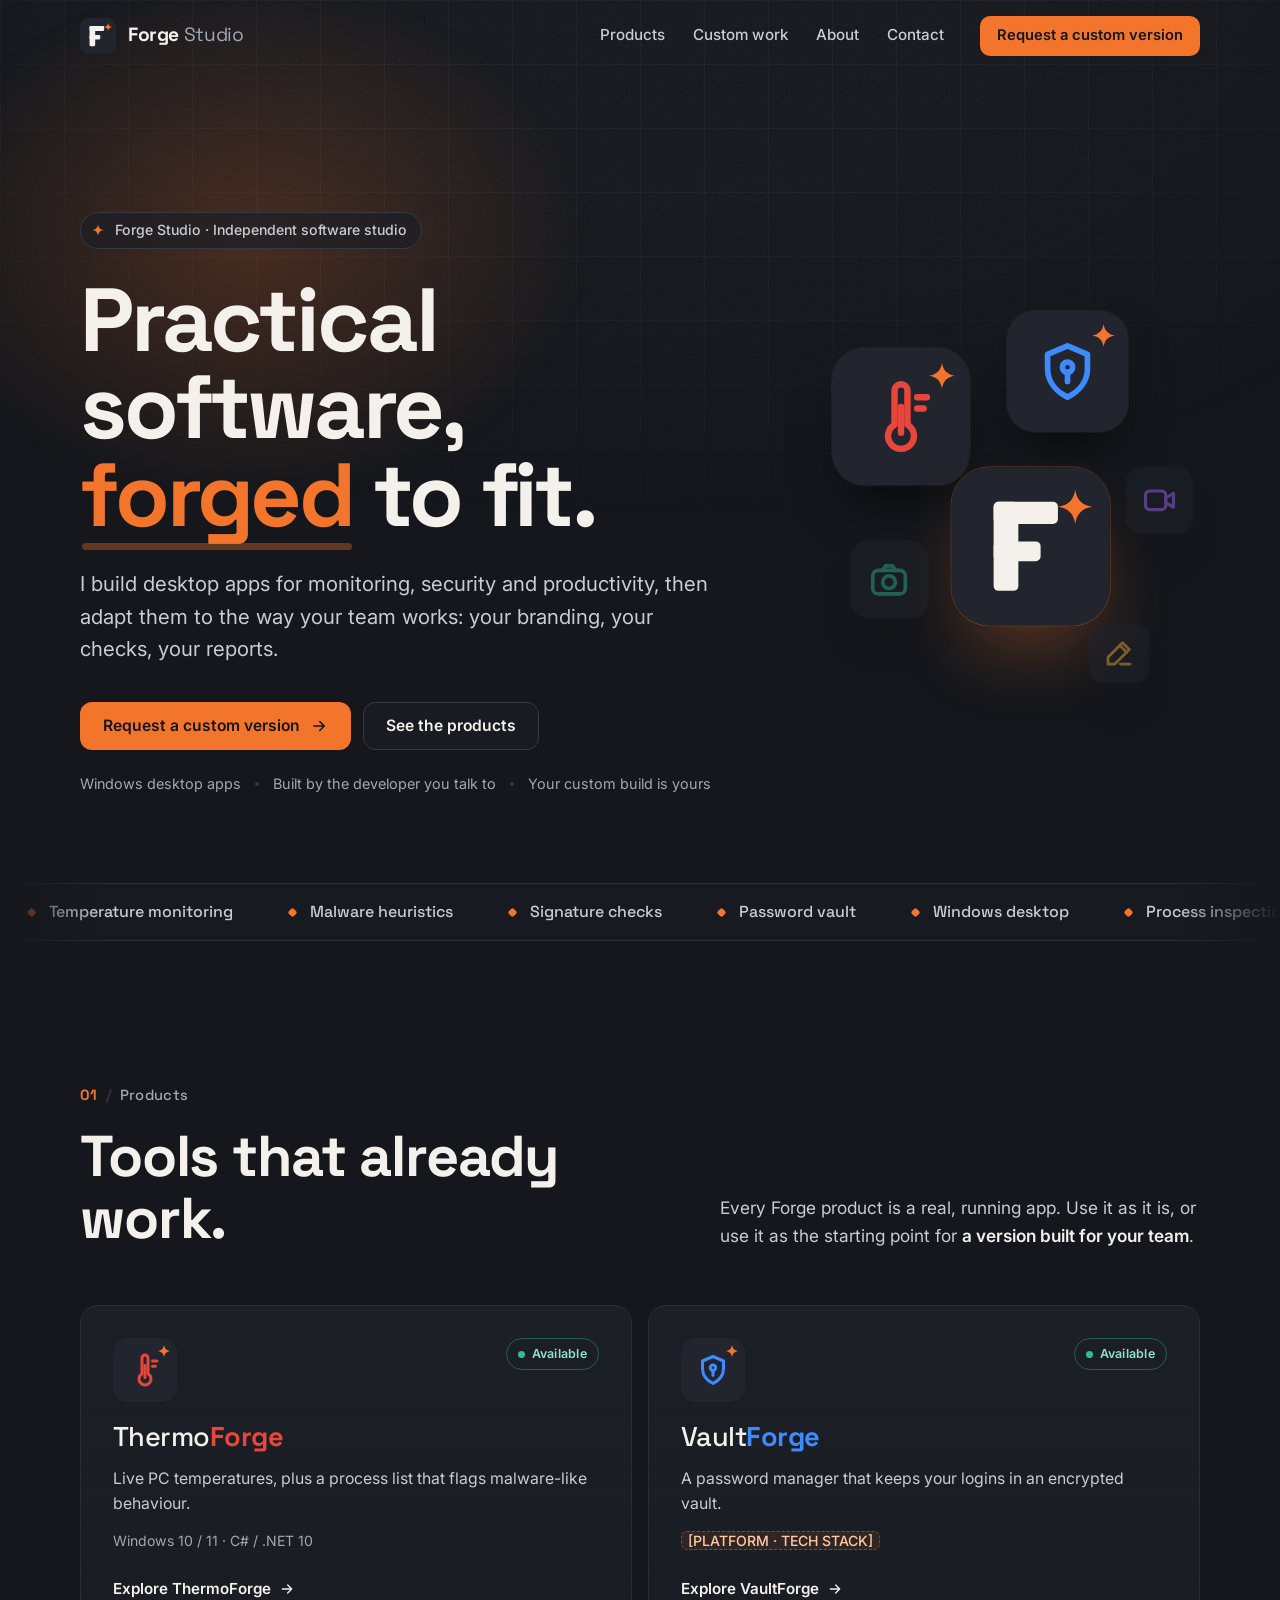
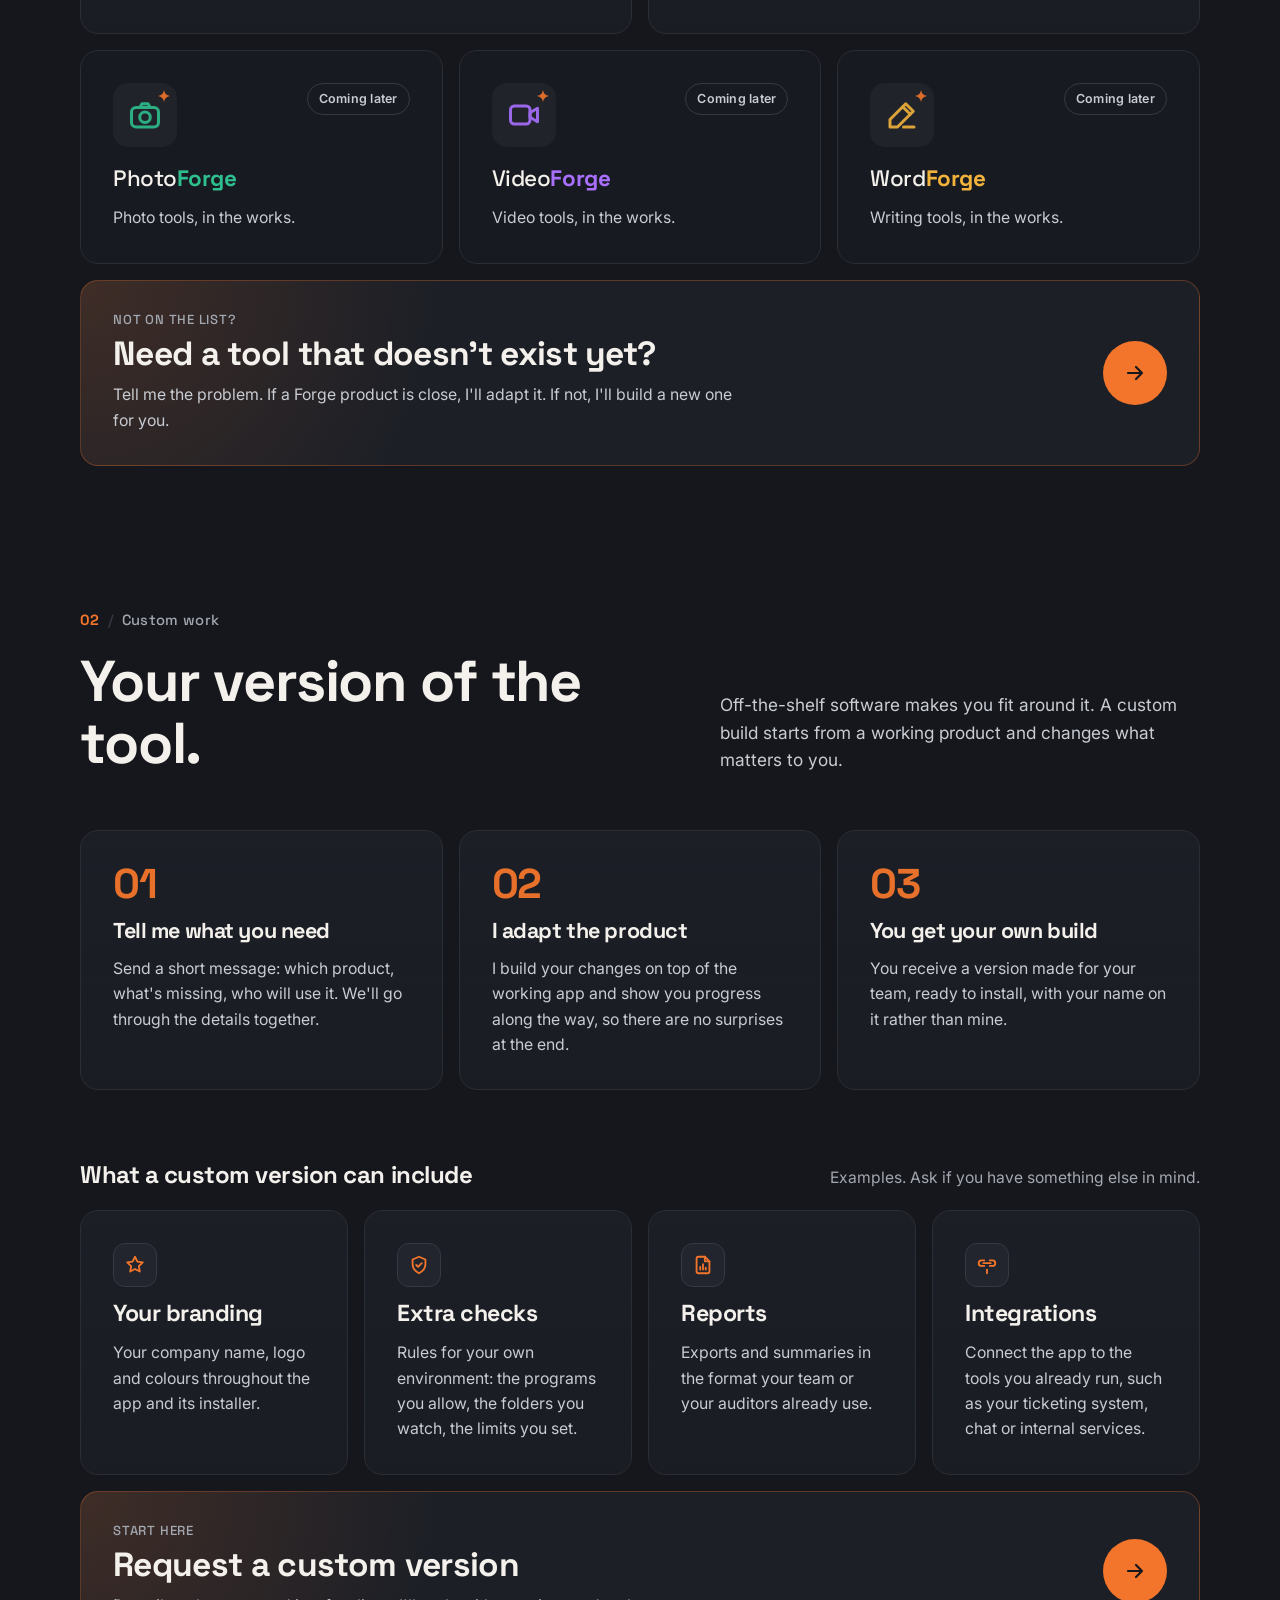
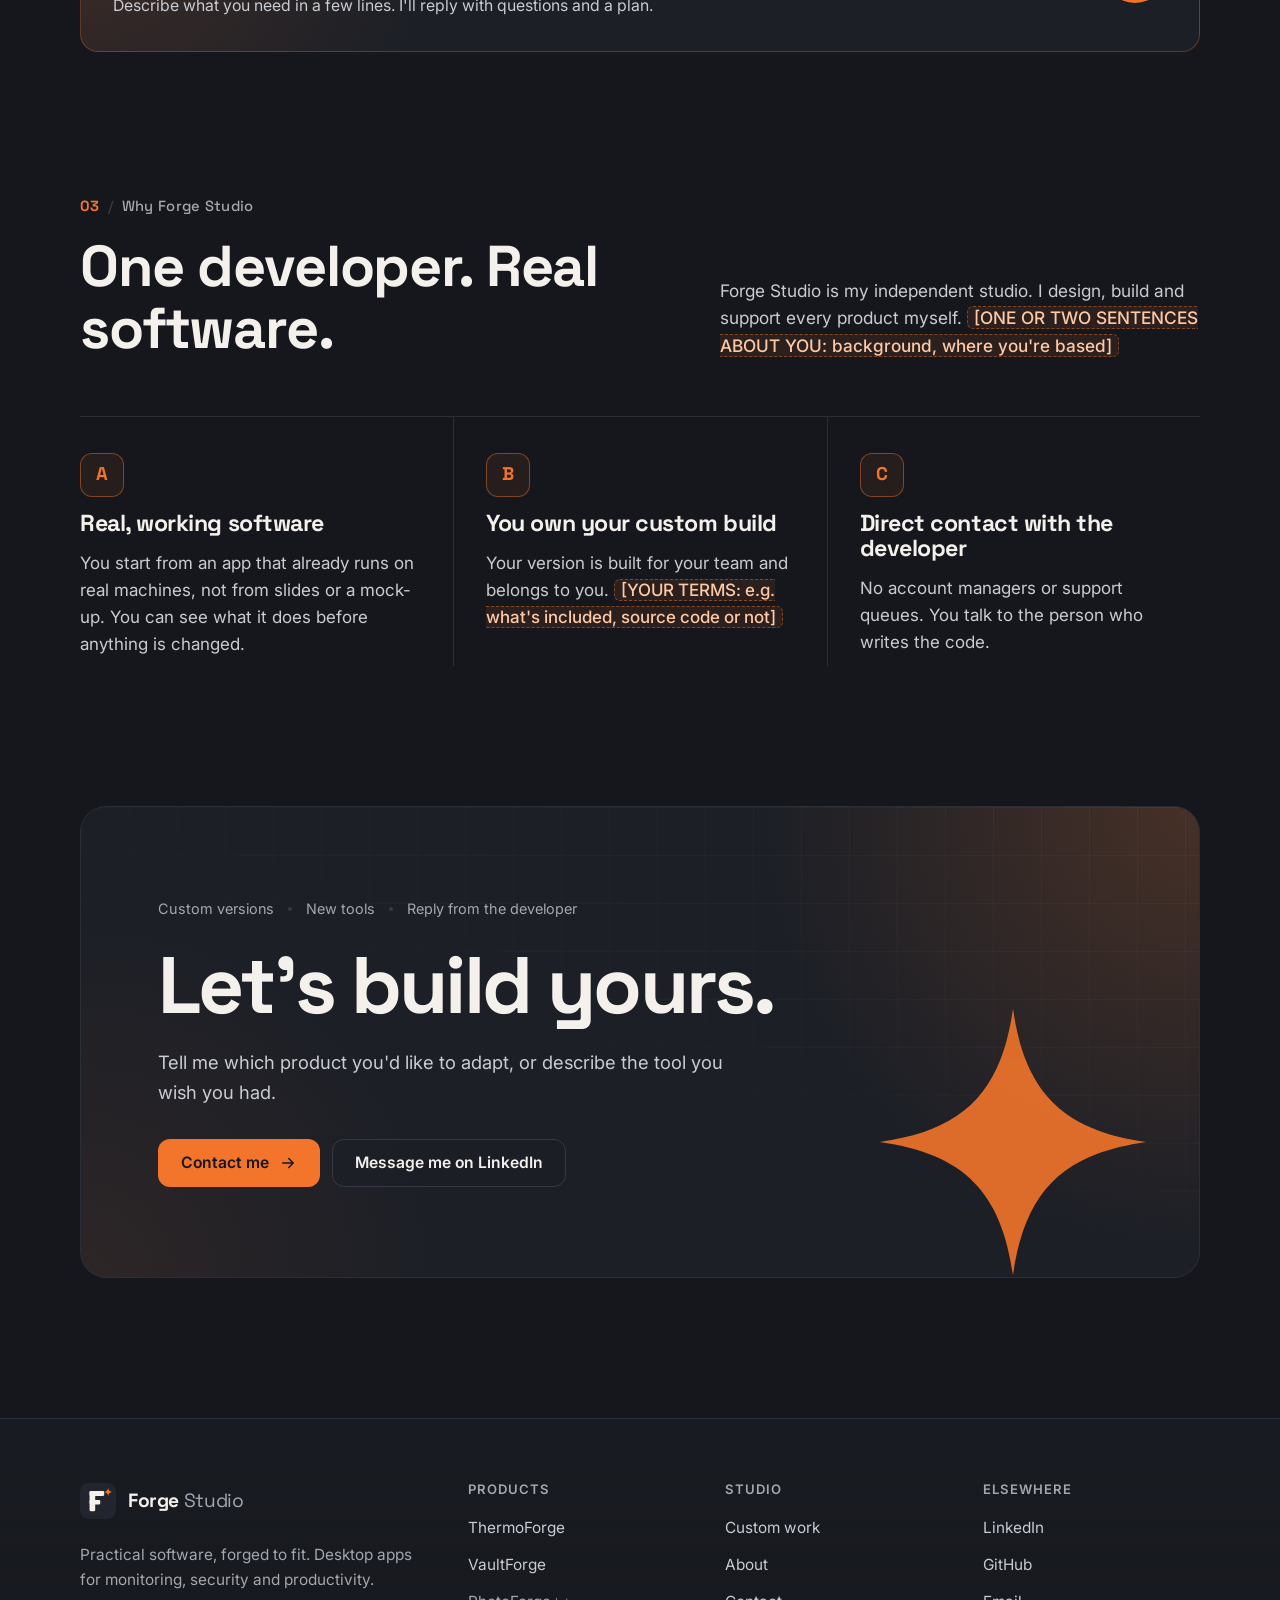
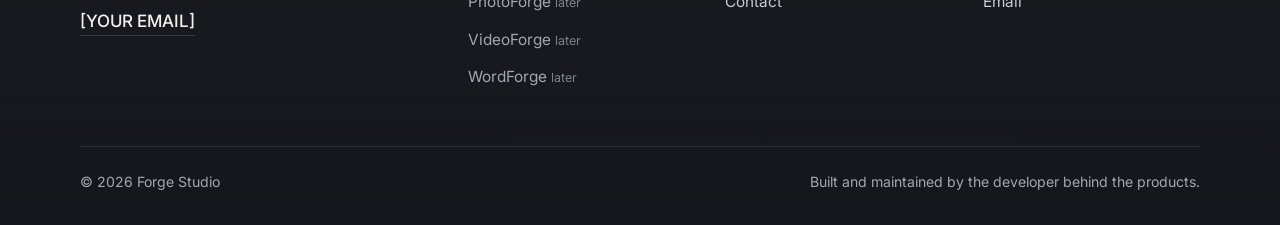
==== index.html @ 31b39763 "Forge Studio website: home, ThermoForge, VaultForge, contact Plain HTML/CSS/JS static site with bran" ====
<!doctype html>
<html lang="en">
<head>
  <meta charset="utf-8">
  <meta name="viewport" content="width=device-width, initial-scale=1">
  <title>Forge Studio · Practical software, forged to fit</title>
  <meta name="description" content="Forge Studio builds Windows desktop apps for monitoring, security and productivity, and customizes them for your team. Request a custom version.">
  <meta name="theme-color" content="#15171C">
  <link rel="canonical" href="https://gaaloulv36.github.io/forge-studio-website/">

  <!-- Social preview (LinkedIn, X, Slack…) -->
  <meta property="og:type" content="website">
  <meta property="og:site_name" content="Forge Studio">
  <meta property="og:title" content="Forge Studio · Practical software, forged to fit">
  <meta property="og:description" content="Desktop apps for monitoring, security and productivity, customized for your team.">
  <meta property="og:url" content="https://gaaloulv36.github.io/forge-studio-website/">
  <meta property="og:image" content="https://gaaloulv36.github.io/forge-studio-website/assets/img/og-default.png">
  <meta property="og:image:width" content="1200">
  <meta property="og:image:height" content="630">
  <meta property="og:image:alt" content="Forge Studio logo with the line: Practical software, forged to fit.">
  <meta name="twitter:card" content="summary_large_image">

  <link rel="icon" href="assets/img/favicon.svg" type="image/svg+xml">
  <link rel="icon" href="assets/img/favicon-32.png" sizes="32x32" type="image/png">
  <link rel="apple-touch-icon" href="assets/img/apple-touch-icon.png">

  <link rel="preconnect" href="https://fonts.googleapis.com">
  <link rel="preconnect" href="https://fonts.gstatic.com" crossorigin>
  <link href="https://fonts.googleapis.com/css2?family=Inter:wght@400;500;600&family=Space+Grotesk:wght@400;500;700&display=swap" rel="stylesheet">
  <link rel="stylesheet" href="assets/css/styles.css">
  <script src="assets/js/main.js" defer></script>
</head>
<body>
  <a class="skip-link" href="#main">Skip to content</a>
  <div class="bg-texture" aria-hidden="true"></div>

  <!-- ============ Header ============ -->
  <header class="site-header">
    <nav class="nav container" aria-label="Main">
      <a class="brand" href="./" aria-label="Forge Studio home">
        <svg viewBox="0 0 64 64" aria-hidden="true"><rect width="64" height="64" rx="15" fill="#22252D"/><rect x="17" y="14" width="10" height="36" rx="2" fill="#F4F1EC"/><rect x="17" y="14" width="26" height="9" rx="2" fill="#F4F1EC"/><rect x="17" y="30" width="19" height="8" rx="2" fill="#F4F1EC"/><path d="M50 9C50.6 13.2 52.8 15.4 57 16 52.8 16.6 50.6 18.8 50 23 49.4 18.8 47.2 16.6 43 16 47.2 15.4 49.4 13.2 50 9Z" fill="#F2752B"/></svg>
        <span class="wordmark"><span class="w-forge">Forge</span><span class="w-studio"> Studio</span></span>
      </a>
      <ul class="nav-links">
        <li><a href="#products">Products</a></li>
        <li><a href="#custom">Custom work</a></li>
        <li><a href="#about">About</a></li>
        <li><a href="contact/">Contact</a></li>
      </ul>
      <a class="btn btn-primary btn-sm nav-cta" href="contact/">Request a custom version</a>
      <button class="nav-toggle" type="button" aria-expanded="false" aria-controls="mobile-menu" aria-label="Open menu"><span></span></button>
    </nav>
  </header>
  <div class="mobile-menu" id="mobile-menu">
    <a href="#products">Products</a>
    <a href="#custom">Custom work</a>
    <a href="#about">About</a>
    <a href="contact/">Contact</a>
    <a class="btn btn-primary" href="contact/">Request a custom version</a>
  </div>

  <main id="main">
    <!-- ============ Hero ============ -->
    <section class="hero" aria-labelledby="hero-title">
      <div class="container hero-container">
        <!-- Decorative product tiles (desktop only) -->
        <div class="hero-art" aria-hidden="true">
          <svg class="t t1" viewBox="0 0 64 64"><rect width="64" height="64" rx="15" fill="#22252D"/><g transform="translate(14 14) scale(1.5)" fill="none" stroke="#E8463A" stroke-width="2" stroke-linecap="round" stroke-linejoin="round"><path d="M10 4a2 2 0 0 1 4 0v10.5a4 4 0 1 1-4 0Z"/><path d="M12 9v8"/><path d="M17 6h3M17 9.5h2"/></g><path d="M51 7C51.5 10.5 53.5 12.5 57 13 53.5 13.5 51.5 15.5 51 19 50.5 15.5 48.5 13.5 45 13 48.5 12.5 50.5 10.5 51 7Z" fill="#F2752B"/></svg>
          <svg class="t t2" viewBox="0 0 64 64"><rect width="64" height="64" rx="15" fill="#22252D"/><g transform="translate(14 14) scale(1.5)" fill="none" stroke="#3D8BFF" stroke-width="2" stroke-linecap="round" stroke-linejoin="round"><path d="M12 3l7 3v5c0 4.5-3 8-7 10-4-2-7-5.5-7-10V6z"/><circle cx="12" cy="10.5" r="1.8"/><path d="M12 12.3V15.5"/></g><path d="M51 7C51.5 10.5 53.5 12.5 57 13 53.5 13.5 51.5 15.5 51 19 50.5 15.5 48.5 13.5 45 13 48.5 12.5 50.5 10.5 51 7Z" fill="#F2752B"/></svg>
          <svg class="t t3" viewBox="0 0 64 64"><rect width="64" height="64" rx="15" fill="#22252D"/><rect x="17" y="14" width="10" height="36" rx="2" fill="#F4F1EC"/><rect x="17" y="14" width="26" height="9" rx="2" fill="#F4F1EC"/><rect x="17" y="30" width="19" height="8" rx="2" fill="#F4F1EC"/><path d="M50 9C50.6 13.2 52.8 15.4 57 16 52.8 16.6 50.6 18.8 50 23 49.4 18.8 47.2 16.6 43 16 47.2 15.4 49.4 13.2 50 9Z" fill="#F2752B"/></svg>
          <svg class="t t4 dim" viewBox="0 0 64 64"><rect width="64" height="64" rx="15" fill="#22252D"/><g transform="translate(14 14) scale(1.5)" fill="none" stroke="#2FBF8F" stroke-width="2" stroke-linecap="round" stroke-linejoin="round"><rect x="3" y="7" width="18" height="13" rx="3"/><circle cx="12" cy="13.5" r="3.5"/><path d="M8.5 7l1.5-2.5h4L15.5 7"/></g></svg>
          <svg class="t t5 dim" viewBox="0 0 64 64"><rect width="64" height="64" rx="15" fill="#22252D"/><g transform="translate(14 14) scale(1.5)" fill="none" stroke="#A970FF" stroke-width="2" stroke-linecap="round" stroke-linejoin="round"><rect x="3" y="6" width="13" height="12" rx="2.5"/><path d="M16 10.5l5-3v9l-5-3z"/></g></svg>
          <svg class="t t6 dim" viewBox="0 0 64 64"><rect width="64" height="64" rx="15" fill="#22252D"/><g transform="translate(14 14) scale(1.5)" fill="none" stroke="#F2B33D" stroke-width="2" stroke-linecap="round" stroke-linejoin="round"><path d="M14.5 4.5l5 5L9 20H4v-5z"/><path d="M12.5 6.5l5 5"/><path d="M13 20h7"/></g></svg>
        </div>
        <p class="kicker reveal">
          <svg class="spark" viewBox="0 0 24 24" aria-hidden="true"><path fill="currentColor" d="M12 2C12.9 8.3 15.7 11.1 22 12 15.7 12.9 12.9 15.7 12 22 11.1 15.7 8.3 12.9 2 12 8.3 11.1 11.1 8.3 12 2Z"/></svg>
          Forge Studio · Independent software studio
        </p>
        <h1 id="hero-title" class="reveal" style="--d:.05s">Practical<br> software,<br> <em>forged</em> to fit.</h1>
        <p class="lead reveal" style="--d:.12s">I build desktop apps for monitoring, security and productivity, then adapt them to the way your team works: your branding, your checks, your reports.</p>
        <div class="hero-actions reveal" style="--d:.18s">
          <a class="btn btn-primary" href="contact/">
            Request a custom version
            <svg class="arrow" viewBox="0 0 24 24" fill="none" stroke="currentColor" stroke-width="2" stroke-linecap="round" stroke-linejoin="round" aria-hidden="true"><path d="M5 12h14M13 6l6 6-6 6"/></svg>
          </a>
          <a class="btn btn-outline" href="#products">See the products</a>
        </div>
        <ul class="trust reveal" style="--d:.24s">
          <li>Windows desktop apps</li>
          <li>Built by the developer you talk to</li>
          <li>Your custom build is yours</li>
        </ul>
      </div>
    </section>

    <!-- ============ Ticker ============ -->
    <div class="ticker" aria-label="What Forge Studio works on">
      <div class="ticker-track">
        <ul>
          <li>Temperature monitoring</li>
          <li>Malware heuristics</li>
          <li>Signature checks</li>
          <li>Password vault</li>
          <li>Windows desktop</li>
          <li>Process inspection</li>
          <li>C# / .NET</li>
          <li>Custom builds</li>
          <li>Company branding</li>
          <li>Reports</li>
          <li>Integrations</li>
        </ul>
        <ul aria-hidden="true">
          <li>Temperature monitoring</li>
          <li>Malware heuristics</li>
          <li>Signature checks</li>
          <li>Password vault</li>
          <li>Windows desktop</li>
          <li>Process inspection</li>
          <li>C# / .NET</li>
          <li>Custom builds</li>
          <li>Company branding</li>
          <li>Reports</li>
          <li>Integrations</li>
        </ul>
      </div>
    </div>

    <!-- ============ 01 / Products ============ -->
    <section class="section" id="products" aria-labelledby="products-title">
      <div class="container">
        <div class="section-head">
          <div>
            <p class="eyebrow reveal"><span class="num">01</span><span class="slash">/</span>Products</p>
            <h2 id="products-title" class="reveal">Tools that already work.</h2>
          </div>
          <p class="sub reveal">Every Forge product is a real, running app. Use it as it is, or use it as the starting point for <strong>a version built for your team</strong>.</p>
        </div>

        <div class="grid grid-6">
          <!-- ThermoForge -->
          <a class="card product-card span-3 reveal" href="thermoforge/" style="--accent: var(--thermo)">
            <div class="top">
              <svg class="tile" viewBox="0 0 64 64" aria-hidden="true"><rect width="64" height="64" rx="15" fill="#22252D"/><g transform="translate(14 14) scale(1.5)" fill="none" stroke="#E8463A" stroke-width="2" stroke-linecap="round" stroke-linejoin="round"><path d="M10 4a2 2 0 0 1 4 0v10.5a4 4 0 1 1-4 0Z"/><path d="M12 9v8"/><path d="M17 6h3M17 9.5h2"/></g><path d="M51 7C51.5 10.5 53.5 12.5 57 13 53.5 13.5 51.5 15.5 51 19 50.5 15.5 48.5 13.5 45 13 48.5 12.5 50.5 10.5 51 7Z" fill="#F2752B"/></svg>
              <span class="badge badge-live">Available</span>
            </div>
            <h3 class="wordmark"><span class="w-prod">Thermo</span><span class="w-forge">Forge</span></h3>
            <p>Live PC temperatures, plus a process list that flags malware-like behaviour.</p>
            <p class="meta">Windows 10 / 11 · C# / .NET 10</p>
            <span class="card-link">Explore ThermoForge <svg viewBox="0 0 24 24" fill="none" stroke="currentColor" stroke-width="2" stroke-linecap="round" stroke-linejoin="round" aria-hidden="true"><path d="M5 12h14M13 6l6 6-6 6"/></svg></span>
          </a>

          <!-- VaultForge -->
          <a class="card product-card span-3 reveal" href="vaultforge/" style="--accent: var(--vault); --d:.06s">
            <div class="top">
              <svg class="tile" viewBox="0 0 64 64" aria-hidden="true"><rect width="64" height="64" rx="15" fill="#22252D"/><g transform="translate(14 14) scale(1.5)" fill="none" stroke="#3D8BFF" stroke-width="2" stroke-linecap="round" stroke-linejoin="round"><path d="M12 3l7 3v5c0 4.5-3 8-7 10-4-2-7-5.5-7-10V6z"/><circle cx="12" cy="10.5" r="1.8"/><path d="M12 12.3V15.5"/></g><path d="M51 7C51.5 10.5 53.5 12.5 57 13 53.5 13.5 51.5 15.5 51 19 50.5 15.5 48.5 13.5 45 13 48.5 12.5 50.5 10.5 51 7Z" fill="#F2752B"/></svg>
              <span class="badge badge-live">Available</span>
            </div>
            <h3 class="wordmark"><span class="w-prod">Vault</span><span class="w-forge">Forge</span></h3>
            <p>A password manager that keeps your logins in an encrypted vault.</p>
            <p class="meta"><span class="ph">[PLATFORM · TECH STACK]</span></p>
            <span class="card-link">Explore VaultForge <svg viewBox="0 0 24 24" fill="none" stroke="currentColor" stroke-width="2" stroke-linecap="round" stroke-linejoin="round" aria-hidden="true"><path d="M5 12h14M13 6l6 6-6 6"/></svg></span>
          </a>

          <!-- PhotoForge -->
          <div class="card product-card is-soon span-2 reveal" style="--accent: var(--photo)">
            <div class="top">
              <svg class="tile" viewBox="0 0 64 64" aria-hidden="true"><rect width="64" height="64" rx="15" fill="#22252D"/><g transform="translate(14 14) scale(1.5)" fill="none" stroke="#2FBF8F" stroke-width="2" stroke-linecap="round" stroke-linejoin="round"><rect x="3" y="7" width="18" height="13" rx="3"/><circle cx="12" cy="13.5" r="3.5"/><path d="M8.5 7l1.5-2.5h4L15.5 7"/></g><path d="M51 7C51.5 10.5 53.5 12.5 57 13 53.5 13.5 51.5 15.5 51 19 50.5 15.5 48.5 13.5 45 13 48.5 12.5 50.5 10.5 51 7Z" fill="#F2752B"/></svg>
              <span class="badge">Coming later</span>
            </div>
            <h3 class="wordmark"><span class="w-prod">Photo</span><span class="w-forge">Forge</span></h3>
            <p>Photo tools, in the works.</p>
          </div>

          <!-- VideoForge -->
          <div class="card product-card is-soon span-2 reveal" style="--accent: var(--video); --d:.06s">
            <div class="top">
              <svg class="tile" viewBox="0 0 64 64" aria-hidden="true"><rect width="64" height="64" rx="15" fill="#22252D"/><g transform="translate(14 14) scale(1.5)" fill="none" stroke="#A970FF" stroke-width="2" stroke-linecap="round" stroke-linejoin="round"><rect x="3" y="6" width="13" height="12" rx="2.5"/><path d="M16 10.5l5-3v9l-5-3z"/></g><path d="M51 7C51.5 10.5 53.5 12.5 57 13 53.5 13.5 51.5 15.5 51 19 50.5 15.5 48.5 13.5 45 13 48.5 12.5 50.5 10.5 51 7Z" fill="#F2752B"/></svg>
              <span class="badge">Coming later</span>
            </div>
            <h3 class="wordmark"><span class="w-prod">Video</span><span class="w-forge">Forge</span></h3>
            <p>Video tools, in the works.</p>
          </div>

          <!-- WordForge -->
          <div class="card product-card is-soon span-2 reveal" style="--accent: var(--word); --d:.12s">
            <div class="top">
              <svg class="tile" viewBox="0 0 64 64" aria-hidden="true"><rect width="64" height="64" rx="15" fill="#22252D"/><g transform="translate(14 14) scale(1.5)" fill="none" stroke="#F2B33D" stroke-width="2" stroke-linecap="round" stroke-linejoin="round"><path d="M14.5 4.5l5 5L9 20H4v-5z"/><path d="M12.5 6.5l5 5"/><path d="M13 20h7"/></g><path d="M51 7C51.5 10.5 53.5 12.5 57 13 53.5 13.5 51.5 15.5 51 19 50.5 15.5 48.5 13.5 45 13 48.5 12.5 50.5 10.5 51 7Z" fill="#F2752B"/></svg>
              <span class="badge">Coming later</span>
            </div>
            <h3 class="wordmark"><span class="w-prod">Word</span><span class="w-forge">Forge</span></h3>
            <p>Writing tools, in the works.</p>
          </div>

          <!-- Wide CTA card -->
          <a class="card cta-card span-6 reveal" href="contact/?product=new">
            <div class="cta-copy">
              <span class="card-label">Not on the list?</span>
              <h3>Need a tool that doesn't exist yet?</h3>
              <p>Tell me the problem. If a Forge product is close, I'll adapt it. If not, I'll build a new one for you.</p>
            </div>
            <span class="cta-arrow" aria-hidden="true"><svg viewBox="0 0 24 24" fill="none" stroke="currentColor" stroke-width="2.2" stroke-linecap="round" stroke-linejoin="round"><path d="M5 12h14M13 6l6 6-6 6"/></svg></span>
          </a>
        </div>
      </div>
    </section>

    <!-- ============ 02 / Custom work ============ -->
    <section class="section" id="custom" aria-labelledby="custom-title">
      <div class="container">
        <div class="section-head">
          <div>
            <p class="eyebrow reveal"><span class="num">02</span><span class="slash">/</span>Custom work</p>
            <h2 id="custom-title" class="reveal">Your version of the tool.</h2>
          </div>
          <p class="sub reveal">Off-the-shelf software makes you fit around it. A custom build starts from a working product and changes what matters to you.</p>
        </div>

        <div class="grid grid-3">
          <article class="card step reveal">
            <span class="card-num">01</span>
            <h3>Tell me what you need</h3>
            <p>Send a short message: which product, what's missing, who will use it. We'll go through the details together.</p>
          </article>
          <article class="card step reveal" style="--d:.06s">
            <span class="card-num">02</span>
            <h3>I adapt the product</h3>
            <p>I build your changes on top of the working app and show you progress along the way, so there are no surprises at the end.</p>
          </article>
          <article class="card step reveal" style="--d:.12s">
            <span class="card-num">03</span>
            <h3>You get your own build</h3>
            <p>You receive a version made for your team, ready to install, with your name on it rather than mine.</p>
          </article>
        </div>

        <div class="subhead reveal">
          <h3>What a custom version can include</h3>
          <p>Examples. Ask if you have something else in mind.</p>
        </div>

        <div class="grid grid-4">
          <article class="card reveal">
            <span class="icon-chip" aria-hidden="true"><svg viewBox="0 0 24 24" fill="none" stroke="currentColor" stroke-width="2" stroke-linecap="round" stroke-linejoin="round"><path d="M12 3l2.6 5.3 5.9.9-4.3 4.1 1 5.8L12 16.4 6.8 19.1l1-5.8L3.5 9.2l5.9-.9z"/></svg></span>
            <h3>Your branding</h3>
            <p>Your company name, logo and colours throughout the app and its installer.</p>
          </article>
          <article class="card reveal" style="--d:.05s">
            <span class="icon-chip" aria-hidden="true"><svg viewBox="0 0 24 24" fill="none" stroke="currentColor" stroke-width="2" stroke-linecap="round" stroke-linejoin="round"><path d="M12 3l7 3v5c0 4.5-3 8-7 10-4-2-7-5.5-7-10V6z"/><path d="m9 12 2 2 4-4"/></svg></span>
            <h3>Extra checks</h3>
            <p>Rules for your own environment: the programs you allow, the folders you watch, the limits you set.</p>
          </article>
          <article class="card reveal" style="--d:.1s">
            <span class="icon-chip" aria-hidden="true"><svg viewBox="0 0 24 24" fill="none" stroke="currentColor" stroke-width="2" stroke-linecap="round" stroke-linejoin="round"><path d="M14 3H7a2 2 0 0 0-2 2v14a2 2 0 0 0 2 2h10a2 2 0 0 0 2-2V8z"/><path d="M14 3v5h5M9 17v-3M12 17v-6M15 17v-2"/></svg></span>
            <h3>Reports</h3>
            <p>Exports and summaries in the format your team or your auditors already use.</p>
          </article>
          <article class="card reveal" style="--d:.15s">
            <span class="icon-chip" aria-hidden="true"><svg viewBox="0 0 24 24" fill="none" stroke="currentColor" stroke-width="2" stroke-linecap="round" stroke-linejoin="round"><path d="M9 7H6a3 3 0 0 0 0 6h3M15 7h3a3 3 0 0 1 0 6h-3M8 10h8"/><path d="M12 17v4"/></svg></span>
            <h3>Integrations</h3>
            <p>Connect the app to the tools you already run, such as your ticketing system, chat or internal services.</p>
          </article>

          <a class="card cta-card span-4 reveal" href="contact/">
            <div class="cta-copy">
              <span class="card-label">Start here</span>
              <h3>Request a custom version</h3>
              <p>Describe what you need in a few lines. I'll reply with questions and a plan.</p>
            </div>
            <span class="cta-arrow" aria-hidden="true"><svg viewBox="0 0 24 24" fill="none" stroke="currentColor" stroke-width="2.2" stroke-linecap="round" stroke-linejoin="round"><path d="M5 12h14M13 6l6 6-6 6"/></svg></span>
          </a>
        </div>
      </div>
    </section>

    <!-- ============ 03 / Why Forge Studio ============ -->
    <section class="section" id="about" aria-labelledby="about-title">
      <div class="container">
        <div class="section-head">
          <div>
            <p class="eyebrow reveal"><span class="num">03</span><span class="slash">/</span>Why Forge Studio</p>
            <h2 id="about-title" class="reveal">One developer. Real software.</h2>
          </div>
          <p class="sub reveal">Forge Studio is my independent studio. I design, build and support every product myself. <span class="ph">[ONE OR TWO SENTENCES ABOUT YOU: background, where you're based]</span></p>
        </div>

        <div class="why">
          <div class="why-item reveal">
            <span class="why-letter" aria-hidden="true">A</span>
            <h3>Real, working software</h3>
            <p>You start from an app that already runs on real machines, not from slides or a mock-up. You can see what it does before anything is changed.</p>
          </div>
          <div class="why-item reveal" style="--d:.06s">
            <span class="why-letter" aria-hidden="true">B</span>
            <h3>You own your custom build</h3>
            <p>Your version is built for your team and belongs to you. <span class="ph">[YOUR TERMS: e.g. what's included, source code or not]</span></p>
          </div>
          <div class="why-item reveal" style="--d:.12s">
            <span class="why-letter" aria-hidden="true">C</span>
            <h3>Direct contact with the developer</h3>
            <p>No account managers or support queues. You talk to the person who writes the code.</p>
          </div>
        </div>
      </div>
    </section>

    <!-- ============ Closing CTA ============ -->
    <section class="section" aria-labelledby="closing-title">
      <div class="container">
        <div class="closing reveal">
          <svg class="spark-big" viewBox="0 0 24 24" aria-hidden="true"><path fill="currentColor" d="M12 2C12.9 8.3 15.7 11.1 22 12 15.7 12.9 12.9 15.7 12 22 11.1 15.7 8.3 12.9 2 12 8.3 11.1 11.1 8.3 12 2Z"/></svg>
          <ul class="trust">
            <li>Custom versions</li>
            <li>New tools</li>
            <li>Reply from the developer</li>
          </ul>
          <h2 id="closing-title">Let's build yours.</h2>
          <p class="lead">Tell me which product you'd like to adapt, or describe the tool you wish you had.</p>
          <div class="hero-actions">
            <a class="btn btn-primary" href="contact/">
              Contact me
              <svg class="arrow" viewBox="0 0 24 24" fill="none" stroke="currentColor" stroke-width="2" stroke-linecap="round" stroke-linejoin="round" aria-hidden="true"><path d="M5 12h14M13 6l6 6-6 6"/></svg>
            </a>
            <a class="btn btn-outline" href="[YOUR LINKEDIN URL]" rel="noopener">Message me on LinkedIn</a>
          </div>
        </div>
      </div>
    </section>
  </main>

  <!-- ============ Footer ============ -->
  <footer class="site-footer">
    <div class="container">
      <div class="footer-grid">
        <div class="footer-brand">
          <a class="brand" href="./" aria-label="Forge Studio home">
            <svg viewBox="0 0 64 64" aria-hidden="true"><rect width="64" height="64" rx="15" fill="#22252D"/><rect x="17" y="14" width="10" height="36" rx="2" fill="#F4F1EC"/><rect x="17" y="14" width="26" height="9" rx="2" fill="#F4F1EC"/><rect x="17" y="30" width="19" height="8" rx="2" fill="#F4F1EC"/><path d="M50 9C50.6 13.2 52.8 15.4 57 16 52.8 16.6 50.6 18.8 50 23 49.4 18.8 47.2 16.6 43 16 47.2 15.4 49.4 13.2 50 9Z" fill="#F2752B"/></svg>
            <span class="wordmark"><span class="w-forge">Forge</span><span class="w-studio"> Studio</span></span>
          </a>
          <p>Practical software, forged to fit. Desktop apps for monitoring, security and productivity.</p>
          <a class="email" href="mailto:[YOUR EMAIL]">[YOUR EMAIL]</a>
        </div>
        <div class="footer-col">
          <h4>Products</h4>
          <ul>
            <li><a href="thermoforge/">ThermoForge</a></li>
            <li><a href="vaultforge/">VaultForge</a></li>
            <li><span class="soon">PhotoForge<small>later</small></span></li>
            <li><span class="soon">VideoForge<small>later</small></span></li>
            <li><span class="soon">WordForge<small>later</small></span></li>
          </ul>
        </div>
        <div class="footer-col">
          <h4>Studio</h4>
          <ul>
            <li><a href="#custom">Custom work</a></li>
            <li><a href="#about">About</a></li>
            <li><a href="contact/">Contact</a></li>
          </ul>
        </div>
        <div class="footer-col">
          <h4>Elsewhere</h4>
          <ul>
            <li><a href="[YOUR LINKEDIN URL]" rel="noopener">LinkedIn</a></li>
            <li><a href="https://github.com/gaaloulv36" rel="noopener">GitHub</a></li>
            <li><a href="mailto:[YOUR EMAIL]">Email</a></li>
          </ul>
        </div>
      </div>
      <div class="footer-bottom">
        <span>© <span data-year>2026</span> Forge Studio</span>
        <span>Built and maintained by the developer behind the products.</span>
      </div>
    </div>
  </footer>
</body>
</html>
---- assets/css/styles.css ----
/* ==========================================================================
   Forge Studio — shared styles
   Brand tokens come straight from the Forge Studio brand kit.
   ========================================================================== */

:root {
  /* Brand */
  --charcoal: #15171c;
  --surface-1: #1c1f26;
  --surface-2: #22252d;
  --line: #2a2e37;
  --line-strong: #353944;
  --ash: #f4f1ec;
  --text-soft: #c9ccd3;
  --muted: #a3a7b0;
  --ember: #f2752b;
  --ember-hover: #ff8a45;

  /* Product accents */
  --thermo: #e8463a;
  --vault: #3d8bff;
  --photo: #2fbf8f;
  --video: #a970ff;
  --word: #f2b33d;

  /* Per-page / per-card accent (overridden on product pages and cards) */
  --accent: var(--ember);

  --font-display: "Space Grotesk", system-ui, sans-serif;
  --font-body: "Inter", system-ui, -apple-system, "Segoe UI", sans-serif;

  --radius-sm: 10px;
  --radius: 18px;
  --radius-lg: 26px;
  --container: 1200px;
  --gutter: clamp(16px, 4vw, 40px);
  --header-h: 72px;
  --ease: cubic-bezier(0.2, 0.7, 0.2, 1);

  color-scheme: dark;
}

/* ---------- Reset / base ---------- */
*,
*::before,
*::after { box-sizing: border-box; }

html {
  scroll-behavior: smooth;
  scroll-padding-top: calc(var(--header-h) + 16px);
  -webkit-text-size-adjust: 100%;
}

body {
  margin: 0;
  background: var(--charcoal);
  color: var(--ash);
  font-family: var(--font-body);
  font-size: 1.0625rem;
  line-height: 1.6;
  -webkit-font-smoothing: antialiased;
  overflow-x: hidden;
}

img, svg { display: block; max-width: 100%; }
a { color: inherit; }
p { margin: 0; }
h1, h2, h3, h4 {
  margin: 0;
  font-family: var(--font-display);
  font-weight: 700;
  line-height: 1.08;
  letter-spacing: -0.02em;
}
ul, ol { margin: 0; padding: 0; }
::selection { background: var(--ember); color: var(--charcoal); }

:focus-visible {
  outline: 2px solid var(--ember);
  outline-offset: 3px;
  border-radius: 6px;
}

.skip-link {
  position: absolute;
  left: 16px;
  top: -100px;
  z-index: 100;
  padding: 10px 16px;
  background: var(--ember);
  color: var(--charcoal);
  font-weight: 600;
  border-radius: var(--radius-sm);
  text-decoration: none;
}
.skip-link:focus { top: 12px; }

.visually-hidden {
  position: absolute !important;
  width: 1px; height: 1px;
  padding: 0; margin: -1px;
  overflow: hidden; clip: rect(0 0 0 0);
  white-space: nowrap; border: 0;
}

.container {
  width: 100%;
  max-width: var(--container);
  margin-inline: auto;
  padding-inline: var(--gutter);
}

/* ---------- Background texture: faint grid + grain ---------- */
.bg-texture {
  position: fixed;
  inset: 0;
  z-index: -1;
  pointer-events: none;
  background-image:
    linear-gradient(rgba(244, 241, 236, 0.035) 1px, transparent 1px),
    linear-gradient(90deg, rgba(244, 241, 236, 0.035) 1px, transparent 1px);
  background-size: 64px 64px;
  mask-image: radial-gradient(ellipse 90% 70% at 50% 0%, #000 30%, transparent 85%);
  -webkit-mask-image: radial-gradient(ellipse 90% 70% at 50% 0%, #000 30%, transparent 85%);
}
.bg-texture::after {
  content: "";
  position: absolute;
  inset: 0;
  opacity: 0.06;
  background-image: url("data:image/svg+xml,%3Csvg xmlns='http://www.w3.org/2000/svg' width='160' height='160'%3E%3Cfilter id='n'%3E%3CfeTurbulence type='fractalNoise' baseFrequency='0.9' numOctaves='2' stitchTiles='stitch'/%3E%3C/filter%3E%3Crect width='100%25' height='100%25' filter='url(%23n)'/%3E%3C/svg%3E");
}

/* ---------- Wordmarks ---------- */
.wordmark { font-family: var(--font-display); letter-spacing: -0.02em; white-space: nowrap; }
.wordmark .w-prod { font-weight: 500; }
.wordmark .w-forge { font-weight: 700; }
.wordmark .w-studio { font-weight: 400; color: var(--muted); }

/* ---------- Buttons ---------- */
.btn {
  --btn-bg: transparent;
  display: inline-flex;
  align-items: center;
  justify-content: center;
  gap: 10px;
  min-height: 48px;
  padding: 12px 22px;
  border-radius: 12px;
  border: 1px solid transparent;
  background: var(--btn-bg);
  font: 600 0.98rem/1.2 var(--font-body);
  text-decoration: none;
  cursor: pointer;
  transition: transform 0.25s var(--ease), background-color 0.2s, border-color 0.2s, box-shadow 0.25s, color 0.2s;
}
.btn svg { width: 18px; height: 18px; flex: none; transition: transform 0.25s var(--ease); }
.btn:hover svg.arrow { transform: translateX(3px); }

.btn-primary {
  --btn-bg: var(--ember);
  color: var(--charcoal);
  box-shadow: 0 0 0 0 rgba(242, 117, 43, 0);
}
.btn-primary:hover {
  --btn-bg: var(--ember-hover);
  transform: translateY(-1px);
  box-shadow: 0 10px 30px -10px rgba(242, 117, 43, 0.65);
}

.btn-outline {
  color: var(--ash);
  border-color: var(--line-strong);
  background: rgba(28, 31, 38, 0.6);
}
.btn-outline:hover {
  border-color: var(--ash);
  transform: translateY(-1px);
}

.btn-sm { min-height: 40px; padding: 8px 16px; font-size: 0.92rem; border-radius: 10px; }

/* ---------- Header / nav ---------- */
.site-header {
  position: sticky;
  top: 0;
  z-index: 50;
  height: var(--header-h);
  border-bottom: 1px solid transparent;
  transition: background-color 0.3s, border-color 0.3s, backdrop-filter 0.3s;
}
.site-header.is-scrolled,
.site-header.menu-open {
  background: rgba(21, 23, 28, 0.82);
  border-bottom-color: var(--line);
  backdrop-filter: blur(14px) saturate(140%);
  -webkit-backdrop-filter: blur(14px) saturate(140%);
}
.nav {
  height: 100%;
  display: flex;
  align-items: center;
  gap: 24px;
}
.brand {
  display: inline-flex;
  align-items: center;
  gap: 12px;
  text-decoration: none;
  font-size: 1.2rem;
  margin-right: auto;
}
.brand svg { width: 36px; height: 36px; }

.nav-links {
  display: flex;
  align-items: center;
  gap: 4px;
  list-style: none;
}
.nav-links a {
  display: inline-block;
  padding: 8px 12px;
  border-radius: 8px;
  color: var(--text-soft);
  text-decoration: none;
  font-size: 0.95rem;
  font-weight: 500;
  transition: color 0.2s, background-color 0.2s;
}
.nav-links a:hover,
.nav-links a[aria-current="page"] { color: var(--ash); background: rgba(244, 241, 236, 0.06); }

.nav-toggle {
  display: none;
  width: 44px;
  height: 44px;
  border-radius: 10px;
  border: 1px solid var(--line-strong);
  background: transparent;
  color: var(--ash);
  cursor: pointer;
  align-items: center;
  justify-content: center;
}
.nav-toggle span,
.nav-toggle span::before,
.nav-toggle span::after {
  display: block;
  width: 18px;
  height: 2px;
  border-radius: 2px;
  background: currentColor;
  transition: transform 0.3s var(--ease), opacity 0.2s;
  position: relative;
}
.nav-toggle span::before,
.nav-toggle span::after { content: ""; position: absolute; left: 0; }
.nav-toggle span::before { top: -6px; }
.nav-toggle span::after { top: 6px; }
.nav-toggle[aria-expanded="true"] span { background: transparent; }
.nav-toggle[aria-expanded="true"] span::before { transform: translateY(6px) rotate(45deg); }
.nav-toggle[aria-expanded="true"] span::after { transform: translateY(-6px) rotate(-45deg); }

.mobile-menu { display: none; }

@media (max-width: 900px) {
  .nav-links, .nav .nav-cta { display: none; }
  .nav-toggle { display: inline-flex; }
  .mobile-menu {
    position: fixed;
    inset: var(--header-h) 0 0 0;
    z-index: 49;
    display: flex;
    flex-direction: column;
    gap: 8px;
    padding: 24px var(--gutter) 32px;
    background: rgba(21, 23, 28, 0.97);
    backdrop-filter: blur(14px);
    -webkit-backdrop-filter: blur(14px);
    opacity: 0;
    visibility: hidden;
    transform: translateY(-8px);
    transition: opacity 0.25s, transform 0.3s var(--ease), visibility 0s 0.3s;
  }
  .mobile-menu.is-open {
    opacity: 1;
    visibility: visible;
    transform: none;
    transition: opacity 0.25s, transform 0.3s var(--ease);
  }
  .mobile-menu a:not(.btn) {
    display: block;
    padding: 14px 4px;
    border-bottom: 1px solid var(--line);
    font: 500 1.4rem/1.2 var(--font-display);
    text-decoration: none;
  }
  .mobile-menu .btn { margin-top: 20px; }
  body.no-scroll { overflow: hidden; }
}

/* ---------- Hero ---------- */
.hero {
  position: relative;
  padding: clamp(64px, 11vw, 140px) 0 clamp(48px, 7vw, 88px);
  isolation: isolate;
}
.hero::before {
  /* Ember glow */
  content: "";
  position: absolute;
  z-index: -1;
  top: -180px;
  left: max(-200px, calc(50% - 900px));
  width: min(900px, 120vw);
  height: 700px;
  background:
    radial-gradient(closest-side, rgba(242, 117, 43, 0.22), rgba(242, 117, 43, 0.06) 55%, transparent 75%);
  filter: blur(10px);
  pointer-events: none;
  animation: glow 9s ease-in-out infinite alternate;
}
.hero--product::before {
  background: radial-gradient(closest-side, color-mix(in srgb, var(--accent) 22%, transparent), color-mix(in srgb, var(--accent) 6%, transparent) 55%, transparent 75%);
}
@keyframes glow {
  from { transform: translate3d(0, 0, 0) scale(1); opacity: 0.85; }
  to   { transform: translate3d(40px, 20px, 0) scale(1.08); opacity: 1; }
}

.kicker {
  display: inline-flex;
  align-items: center;
  gap: 10px;
  padding: 6px 14px 6px 10px;
  border: 1px solid var(--line-strong);
  border-radius: 999px;
  background: rgba(28, 31, 38, 0.7);
  color: var(--text-soft);
  font-size: 0.88rem;
  font-weight: 500;
  margin-bottom: 28px;
}
.kicker .spark { width: 14px; height: 14px; color: var(--ember); }

.hero h1 {
  font-size: clamp(2.5rem, 8.2vw, 5.6rem);
  line-height: 0.98;
  letter-spacing: -0.035em;
}
.hero h1 em {
  font-style: normal;
  color: var(--ember);
  position: relative;
  white-space: nowrap;
}
.hero h1 em::after {
  content: "";
  position: absolute;
  left: 0.02em;
  right: 0.02em;
  bottom: 0.02em;
  height: 0.08em;
  border-radius: 999px;
  background: currentColor;
  opacity: 0.35;
  transform-origin: left;
  animation: underline 1.1s 0.4s var(--ease) both;
}
@keyframes underline { from { transform: scaleX(0); } to { transform: scaleX(1); } }

.hero .lead {
  margin-top: 28px;
  max-width: 40rem;
  font-size: clamp(1.08rem, 1.6vw, 1.3rem);
  color: var(--text-soft);
}
.hero-actions {
  display: flex;
  flex-wrap: wrap;
  gap: 12px;
  margin-top: 36px;
}
.trust {
  display: flex;
  flex-wrap: wrap;
  align-items: center;
  gap: 6px 14px;
  margin-top: 22px;
  color: var(--muted);
  font-size: 0.9rem;
  list-style: none;
}
.trust li { display: inline-flex; align-items: center; gap: 14px; }
.trust li + li::before {
  content: "";
  width: 4px; height: 4px;
  border-radius: 50%;
  background: var(--line-strong);
}

/* Floating product tiles on the right of the home hero */
.hero-container { position: relative; }
.hero-art {
  position: absolute;
  top: 50%;
  right: var(--gutter);
  width: 420px;
  height: 420px;
  transform: translateY(-50%) scale(0.92);
  transform-origin: right center;
  pointer-events: none;
}
.hero-art .t {
  position: absolute;
  border-radius: 24%;
  box-shadow: 0 30px 60px -20px rgba(0, 0, 0, 0.7), 0 0 0 1px rgba(244, 241, 236, 0.06);
  animation: float 7s ease-in-out infinite alternate;
}
.hero-art .t.dim { opacity: 0.45; }
.hero-art .t1 { width: 150px; left: 20px;  top: 40px;  animation-delay: -1s; }
.hero-art .t2 { width: 132px; left: 210px; top: 0;     animation-delay: -3s; }
.hero-art .t3 { width: 172px; left: 150px; top: 170px; animation-delay: -2s; box-shadow: 0 40px 80px -20px rgba(242, 117, 43, 0.35), 0 0 0 1px rgba(242, 117, 43, 0.3); }
.hero-art .t4 { width: 84px;  left: 40px;  top: 250px; animation-delay: -4s; }
.hero-art .t5 { width: 72px;  left: 340px; top: 170px; animation-delay: -5s; }
.hero-art .t6 { width: 64px;  left: 300px; top: 340px; animation-delay: -6s; }
@keyframes float {
  from { transform: translateY(-8px) rotate(-2deg); }
  to   { transform: translateY(8px) rotate(2deg); }
}
@media (max-width: 1239px) { .hero-art { display: none; } }

@media (max-width: 640px) {
  .trust { flex-direction: column; align-items: flex-start; gap: 6px; }
  .trust li::before, .trust li + li::before {
    content: "";
    width: 4px; height: 4px;
    border-radius: 50%;
    background: var(--ember);
  }
  .trust li { gap: 10px; }
}

/* Product hero */
.product-hero-head {
  display: flex;
  align-items: center;
  gap: clamp(18px, 3vw, 32px);
  margin-bottom: 28px;
}
.product-hero-head .tile { width: clamp(60px, 12vw, 120px); height: auto; flex: none; filter: drop-shadow(0 18px 40px rgba(0, 0, 0, 0.45)); }
.product-hero-head h1 { font-size: clamp(2.1rem, 8vw, 5.6rem); max-width: none; }
.product-hero-head .w-forge { color: var(--accent); }
.breadcrumb {
  display: flex;
  gap: 8px;
  list-style: none;
  font-size: 0.9rem;
  color: var(--muted);
  margin-bottom: 28px;
}
.breadcrumb a { text-decoration: none; color: var(--text-soft); }
.breadcrumb a:hover { color: var(--ash); }
.breadcrumb li + li::before { content: "/"; margin-right: 8px; color: var(--line-strong); }

/* ---------- Ticker ---------- */
.ticker {
  border-block: 1px solid var(--line);
  background: rgba(28, 31, 38, 0.5);
  overflow: hidden;
  mask-image: linear-gradient(90deg, transparent, #000 8%, #000 92%, transparent);
  -webkit-mask-image: linear-gradient(90deg, transparent, #000 8%, #000 92%, transparent);
}
.ticker-track {
  display: flex;
  width: max-content;
  animation: ticker 48s linear infinite;
}
.ticker:hover .ticker-track { animation-play-state: paused; }
.ticker ul {
  display: flex;
  list-style: none;
  flex: none;
}
.ticker li {
  display: inline-flex;
  align-items: center;
  gap: 14px;
  padding: 20px 28px 20px 0;
  margin-left: 28px;
  font: 500 1rem/1 var(--font-display);
  color: var(--text-soft);
  white-space: nowrap;
}
.ticker li::before {
  content: "";
  width: 7px; height: 7px;
  border-radius: 2px;
  background: var(--ember);
  transform: rotate(45deg);
}
@keyframes ticker { to { transform: translateX(-50%); } }

/* ---------- Sections ---------- */
.section { padding: clamp(80px, 11vw, 140px) 0 0; }
.section:last-of-type { padding-bottom: clamp(80px, 11vw, 140px); }

.eyebrow {
  display: inline-flex;
  align-items: center;
  gap: 8px;
  font: 500 0.92rem/1 var(--font-display);
  letter-spacing: 0.02em;
  color: var(--muted);
  margin-bottom: 22px;
}
.eyebrow .num { color: var(--accent); font-weight: 700; }
.eyebrow .slash { color: var(--line-strong); }

.section-head {
  display: grid;
  grid-template-columns: minmax(0, 1.2fr) minmax(0, 1fr);
  gap: 24px 64px;
  align-items: end;
  margin-bottom: clamp(36px, 5vw, 56px);
}
.section-head h2 { font-size: clamp(2rem, 5vw, 3.6rem); max-width: 16ch; }
.section-head .sub {
  color: var(--text-soft);
  font-size: 1.08rem;
  max-width: 34rem;
}
.section-head .sub strong { color: var(--ash); font-weight: 600; }
@media (max-width: 800px) {
  .section-head { grid-template-columns: 1fr; }
}

/* ---------- Cards ---------- */
.grid {
  display: grid;
  gap: 16px;
}
.grid-6 { grid-template-columns: repeat(6, minmax(0, 1fr)); }
.span-2 { grid-column: span 2; }
.span-3 { grid-column: span 3; }
.span-6 { grid-column: span 6; }
.grid-3 { grid-template-columns: repeat(3, minmax(0, 1fr)); }
.grid-2 { grid-template-columns: repeat(2, minmax(0, 1fr)); }
.grid-4 { grid-template-columns: repeat(4, minmax(0, 1fr)); }

@media (max-width: 960px) {
  .grid-6 { grid-template-columns: repeat(2, minmax(0, 1fr)); }
  .grid-6 .span-2, .grid-6 .span-3 { grid-column: span 1; }
  .grid-6 .span-6 { grid-column: span 2; }
  .grid-4 { grid-template-columns: repeat(2, minmax(0, 1fr)); }
  .grid-4 .span-4 { grid-column: span 2; }
}
@media (max-width: 800px) {
  .grid-3 { grid-template-columns: 1fr; }
}
@media (max-width: 640px) {
  .grid-6, .grid-4, .grid-2 { grid-template-columns: 1fr; }
  .grid-6 .span-6, .grid-4 .span-4 { grid-column: auto; }
}
.span-4 { grid-column: span 4; }

.card {
  position: relative;
  display: flex;
  flex-direction: column;
  gap: 14px;
  padding: clamp(22px, 3vw, 32px);
  border-radius: var(--radius);
  background: linear-gradient(180deg, var(--surface-1), rgba(28, 31, 38, 0.75));
  border: 1px solid var(--line);
  text-decoration: none;
  overflow: hidden;
  transition: transform 0.35s var(--ease), border-color 0.3s, box-shadow 0.35s, background-color 0.3s;
}
.card::before {
  /* soft accent glow that follows the cursor (set by JS), centered by default */
  content: "";
  position: absolute;
  inset: 0;
  background: radial-gradient(400px circle at var(--mx, 50%) var(--my, 0%), color-mix(in srgb, var(--accent) 12%, transparent), transparent 60%);
  opacity: 0;
  transition: opacity 0.35s;
  pointer-events: none;
}
.card:hover,
a.card:focus-visible {
  transform: translateY(-4px);
  border-color: color-mix(in srgb, var(--accent) 65%, transparent);
  box-shadow: 0 24px 50px -24px rgba(0, 0, 0, 0.7), 0 0 0 1px color-mix(in srgb, var(--accent) 25%, transparent);
}
.card:hover::before,
a.card:focus-visible::before { opacity: 1; }
.card > * { position: relative; }

.card h3 { font-size: 1.45rem; }
.card p { color: var(--text-soft); font-size: 0.99rem; }
.card .card-label {
  font: 500 0.82rem/1 var(--font-display);
  letter-spacing: 0.06em;
  text-transform: uppercase;
  color: var(--muted);
}
.card .card-num {
  font: 700 0.95rem/1 var(--font-display);
  color: var(--accent);
}
.card .card-link {
  margin-top: auto;
  padding-top: 10px;
  display: inline-flex;
  align-items: center;
  gap: 8px;
  font-weight: 600;
  font-size: 0.95rem;
  color: var(--ash);
}
.card .card-link svg { width: 16px; height: 16px; transition: transform 0.3s var(--ease); }
.card:hover .card-link svg { transform: translateX(4px); }

/* Product card */
.product-card .tile { width: 64px; height: 64px; }
.product-card .top {
  display: flex;
  align-items: flex-start;
  justify-content: space-between;
  gap: 12px;
  margin-bottom: 6px;
}
.product-card h3 { font-size: 1.7rem; }
.product-card h3 .w-forge { color: var(--accent); }
.product-card.is-soon { background: rgba(28, 31, 38, 0.5); }
.product-card.is-soon .tile { opacity: 0.9; }
.product-card.is-soon h3 { font-size: 1.4rem; }
.product-card .meta { font-size: 0.88rem; color: var(--muted); }

.badge {
  display: inline-flex;
  align-items: center;
  gap: 7px;
  padding: 5px 11px;
  border-radius: 999px;
  border: 1px solid var(--line-strong);
  font-size: 0.78rem;
  font-weight: 600;
  letter-spacing: 0.02em;
  color: var(--text-soft);
  white-space: nowrap;
}
.badge-live { border-color: rgba(47, 191, 143, 0.4); color: #8fe3c4; }
.badge-live::before {
  content: "";
  width: 7px; height: 7px;
  border-radius: 50%;
  background: #2fbf8f;
  box-shadow: 0 0 0 0 rgba(47, 191, 143, 0.6);
  animation: pulse 2.4s infinite;
}
@keyframes pulse {
  0% { box-shadow: 0 0 0 0 rgba(47, 191, 143, 0.55); }
  70% { box-shadow: 0 0 0 7px rgba(47, 191, 143, 0); }
  100% { box-shadow: 0 0 0 0 rgba(47, 191, 143, 0); }
}

/* Wide CTA card at the end of a grid */
.cta-card {
  flex-direction: row;
  align-items: center;
  justify-content: space-between;
  gap: 24px;
  flex-wrap: wrap;
  background:
    radial-gradient(600px circle at 0% 0%, rgba(242, 117, 43, 0.16), transparent 60%),
    var(--surface-1);
  border-color: rgba(242, 117, 43, 0.3);
}
.cta-card h3 { font-size: clamp(1.5rem, 3vw, 2.1rem); }
.cta-card .cta-copy { display: flex; flex-direction: column; gap: 10px; max-width: 40rem; }
.cta-card .cta-arrow {
  width: 64px; height: 64px;
  flex: none;
  border-radius: 50%;
  display: grid;
  place-items: center;
  background: var(--ember);
  color: var(--charcoal);
  transition: transform 0.35s var(--ease);
}
.cta-card .cta-arrow svg { width: 24px; height: 24px; }
.cta-card:hover .cta-arrow { transform: rotate(-45deg) scale(1.05); }

/* Steps */
.step .card-num { font-size: 2.6rem; letter-spacing: -0.03em; opacity: 0.95; }
.step h3 { font-size: 1.35rem; }

/* Small icon in example cards */
.icon-chip {
  width: 44px; height: 44px;
  border-radius: 12px;
  display: grid;
  place-items: center;
  background: var(--surface-2);
  border: 1px solid var(--line-strong);
  color: var(--accent);
}
.icon-chip svg { width: 22px; height: 22px; }

/* Subheading between grids */
.subhead {
  display: flex;
  align-items: baseline;
  justify-content: space-between;
  gap: 16px;
  flex-wrap: wrap;
  margin: clamp(48px, 6vw, 72px) 0 20px;
}
.subhead h3 { font-size: 1.5rem; }
.subhead p { color: var(--muted); font-size: 0.98rem; }

/* ---------- Why (A/B/C) ---------- */
.why {
  display: grid;
  grid-template-columns: repeat(3, minmax(0, 1fr));
  border-top: 1px solid var(--line);
}
.why-item {
  padding: 36px 32px 8px 0;
  display: flex;
  flex-direction: column;
  gap: 14px;
}
.why-item + .why-item { padding-left: 32px; border-left: 1px solid var(--line); }
.why-letter {
  width: 44px; height: 44px;
  display: grid;
  place-items: center;
  border-radius: 12px;
  border: 1px solid rgba(242, 117, 43, 0.45);
  background: rgba(242, 117, 43, 0.08);
  color: var(--ember);
  font: 700 1.15rem/1 var(--font-display);
}
.why-item h3 { font-size: 1.45rem; }
.why-item p { color: var(--text-soft); }
@media (max-width: 800px) {
  .why { grid-template-columns: 1fr; }
  .why-item, .why-item + .why-item { padding: 28px 0; border-left: 0; }
  .why-item + .why-item { border-top: 1px solid var(--line); }
}

.about-note {
  margin-top: 40px;
  padding: 24px 28px;
  border-radius: var(--radius);
  border: 1px dashed var(--line-strong);
  color: var(--text-soft);
}

/* ---------- Feature lists (product pages) ---------- */
.feature-list {
  list-style: none;
  display: flex;
  flex-direction: column;
  gap: 12px;
  margin-top: 4px;
}
.feature-list li {
  position: relative;
  padding-left: 28px;
  color: var(--text-soft);
  font-size: 0.99rem;
}
.feature-list li::before {
  content: "";
  position: absolute;
  left: 2px;
  top: 0.55em;
  width: 12px; height: 7px;
  border-left: 2px solid var(--accent);
  border-bottom: 2px solid var(--accent);
  transform: rotate(-45deg);
}
.feature-list strong { color: var(--ash); font-weight: 600; }

/* Checks table */
.checks {
  border: 1px solid var(--line);
  border-radius: var(--radius);
  overflow: hidden;
  background: var(--surface-1);
}
.check-row {
  display: grid;
  grid-template-columns: minmax(0, 1fr) auto;
  align-items: center;
  gap: 16px;
  padding: 18px 24px;
  border-top: 1px solid var(--line);
  transition: background-color 0.2s;
}
.check-row:first-child { border-top: 0; }
.check-row:hover { background: var(--surface-2); }
.check-row p { color: var(--text-soft); font-size: 0.98rem; }
.check-row code {
  font-family: ui-monospace, "Cascadia Code", Consolas, monospace;
  font-size: 0.9em;
  color: var(--ash);
  background: var(--surface-2);
  padding: 1px 6px;
  border-radius: 5px;
}
.sev {
  font: 600 0.78rem/1 var(--font-body);
  letter-spacing: 0.04em;
  text-transform: uppercase;
  padding: 6px 10px;
  border-radius: 999px;
  border: 1px solid;
  white-space: nowrap;
}
.sev-high { color: #ff8f86; border-color: rgba(232, 70, 58, 0.5); background: rgba(232, 70, 58, 0.1); }
.sev-med  { color: #ffc46b; border-color: rgba(242, 179, 61, 0.45); background: rgba(242, 179, 61, 0.08); }
.sev-low  { color: var(--text-soft); border-color: var(--line-strong); }
.checks-note { margin-top: 16px; color: var(--muted); font-size: 0.92rem; }

/* Screenshot slots */
.shot {
  aspect-ratio: 16 / 10;
  border-radius: var(--radius);
  border: 1px dashed var(--line-strong);
  background:
    repeating-linear-gradient(135deg, rgba(244, 241, 236, 0.02) 0 12px, transparent 12px 24px),
    var(--surface-1);
  display: grid;
  place-items: center;
  padding: 24px;
  text-align: center;
  color: var(--muted);
  font: 500 0.95rem/1.4 var(--font-display);
}
.shot img { width: 100%; height: 100%; object-fit: cover; border-radius: inherit; }
figure { margin: 0; }
figcaption { margin-top: 12px; color: var(--muted); font-size: 0.92rem; }

/* Requirements + code */
.req-list { list-style: none; display: flex; flex-direction: column; }
.req-list li {
  display: flex;
  justify-content: space-between;
  gap: 16px;
  padding: 14px 0;
  border-top: 1px solid var(--line);
  font-size: 0.98rem;
}
.req-list li:first-child { border-top: 0; padding-top: 0; }
.req-list .k { color: var(--muted); }
.req-list .v { color: var(--ash); text-align: right; font-weight: 500; }

pre.code {
  margin: 0;
  padding: 20px 22px;
  border-radius: var(--radius-sm);
  background: #101216;
  border: 1px solid var(--line);
  overflow-x: auto;
  font: 0.9rem/1.7 ui-monospace, "Cascadia Code", Consolas, monospace;
  color: var(--text-soft);
}
pre.code .c { color: #6f7480; }

/* ---------- Closing CTA ---------- */
.closing {
  position: relative;
  overflow: hidden;
  border-radius: var(--radius-lg);
  border: 1px solid var(--line);
  padding: clamp(40px, 7vw, 96px) clamp(24px, 6vw, 80px);
  background:
    radial-gradient(800px circle at 100% 0%, rgba(242, 117, 43, 0.2), transparent 55%),
    radial-gradient(600px circle at 0% 100%, rgba(242, 117, 43, 0.08), transparent 60%),
    var(--surface-1);
  isolation: isolate;
}
.closing::after {
  content: "";
  position: absolute;
  inset: 0;
  z-index: -1;
  background-image:
    linear-gradient(rgba(244, 241, 236, 0.04) 1px, transparent 1px),
    linear-gradient(90deg, rgba(244, 241, 236, 0.04) 1px, transparent 1px);
  background-size: 48px 48px;
  mask-image: linear-gradient(200deg, #000, transparent 70%);
  -webkit-mask-image: linear-gradient(200deg, #000, transparent 70%);
}
.closing .trust { margin: 0 0 22px; }
.closing h2 { font-size: clamp(2.4rem, 7vw, 5rem); letter-spacing: -0.035em; max-width: 14ch; }
.closing p.lead { margin-top: 20px; color: var(--text-soft); font-size: 1.15rem; max-width: 36rem; }
.closing .hero-actions { margin-top: 32px; }
.closing .spark-big {
  position: absolute;
  right: clamp(-40px, 2vw, 60px);
  bottom: clamp(-60px, -2vw, 20px);
  width: clamp(160px, 26vw, 320px);
  color: var(--ember);
  opacity: 0.9;
  z-index: -1;
  animation: spin 40s linear infinite;
}
@keyframes spin { to { transform: rotate(360deg); } }
@media (max-width: 640px) { .closing .spark-big { opacity: 0.25; } }

/* ---------- Footer ---------- */
.site-footer {
  border-top: 1px solid var(--line);
  padding: 64px 0 32px;
  background: linear-gradient(180deg, rgba(28, 31, 38, 0.6), transparent);
}
.footer-grid {
  display: grid;
  grid-template-columns: minmax(0, 1.6fr) repeat(3, minmax(0, 1fr));
  gap: 40px;
}
.footer-brand p { margin-top: 16px; color: var(--muted); max-width: 22rem; font-size: 0.96rem; }
.footer-brand .brand { margin: 0; }
.footer-brand .email {
  display: inline-block;
  margin-top: 16px;
  color: var(--ash);
  font-weight: 500;
  text-decoration: none;
  border-bottom: 1px solid var(--line-strong);
}
.footer-brand .email:hover { border-color: var(--ember); }
.footer-col h4 {
  font: 600 0.82rem/1 var(--font-body);
  letter-spacing: 0.08em;
  text-transform: uppercase;
  color: var(--muted);
  margin-bottom: 18px;
}
.footer-col ul { list-style: none; display: flex; flex-direction: column; gap: 10px; }
.footer-col a {
  color: var(--text-soft);
  text-decoration: none;
  font-size: 0.96rem;
  transition: color 0.2s;
}
.footer-col a:hover { color: var(--ash); }
.footer-col .soon { color: var(--muted); font-size: 0.96rem; }
.footer-col .soon small { font-size: 0.78rem; margin-left: 4px; color: #7d828c; }
.footer-bottom {
  margin-top: 56px;
  padding-top: 24px;
  border-top: 1px solid var(--line);
  display: flex;
  justify-content: space-between;
  gap: 12px;
  flex-wrap: wrap;
  color: var(--muted);
  font-size: 0.88rem;
}
@media (max-width: 860px) {
  .footer-grid { grid-template-columns: repeat(2, minmax(0, 1fr)); }
  .footer-brand { grid-column: 1 / -1; }
}
@media (max-width: 420px) {
  .footer-grid { gap: 32px 20px; }
}

/* ---------- Contact ---------- */
.contact-layout {
  display: grid;
  grid-template-columns: minmax(0, 1.5fr) minmax(0, 1fr);
  gap: 24px;
  align-items: start;
}
@media (max-width: 900px) { .contact-layout { grid-template-columns: 1fr; } }

.form-card { padding: clamp(22px, 4vw, 40px); }
.form-card:hover { transform: none; }
.form-grid {
  display: grid;
  grid-template-columns: repeat(2, minmax(0, 1fr));
  gap: 20px;
}
.form-grid .full { grid-column: 1 / -1; }
@media (max-width: 640px) { .form-grid { grid-template-columns: 1fr; } }

.field { display: flex; flex-direction: column; gap: 8px; }
.field label { font-weight: 500; font-size: 0.95rem; color: var(--ash); }
.field label .opt { color: var(--muted); font-weight: 400; }
.field input,
.field select,
.field textarea {
  width: 100%;
  min-height: 50px;
  padding: 12px 14px;
  border-radius: 12px;
  border: 1px solid var(--line-strong);
  background: #13151a;
  color: var(--ash);
  font: inherit;
  font-size: 1rem;
  transition: border-color 0.2s, box-shadow 0.2s, background-color 0.2s;
}
.field textarea { min-height: 160px; resize: vertical; line-height: 1.55; }
.field select {
  appearance: none;
  -webkit-appearance: none;
  background-image: url("data:image/svg+xml,%3Csvg xmlns='http://www.w3.org/2000/svg' width='20' height='20' viewBox='0 0 24 24' fill='none' stroke='%23A3A7B0' stroke-width='2' stroke-linecap='round' stroke-linejoin='round'%3E%3Cpath d='m6 9 6 6 6-6'/%3E%3C/svg%3E");
  background-repeat: no-repeat;
  background-position: right 14px center;
  padding-right: 44px;
}
.field ::placeholder { color: #737884; }
.field input:hover, .field select:hover, .field textarea:hover { border-color: #4a4f5c; }
.field input:focus, .field select:focus, .field textarea:focus {
  outline: none;
  border-color: var(--ember);
  box-shadow: 0 0 0 4px rgba(242, 117, 43, 0.18);
  background: #15171c;
}
.field .hint { color: var(--muted); font-size: 0.85rem; }
.field input[aria-invalid="true"], .field textarea[aria-invalid="true"] { border-color: #e8463a; }

.form-foot {
  margin-top: 28px;
  display: flex;
  align-items: center;
  justify-content: space-between;
  gap: 16px;
  flex-wrap: wrap;
}
.form-foot p { color: var(--muted); font-size: 0.88rem; max-width: 26rem; }
.form-status {
  margin-top: 20px;
  padding: 14px 16px;
  border-radius: 12px;
  font-size: 0.95rem;
  display: none;
}
.form-status.is-visible { display: block; }
.form-status.ok { background: rgba(47, 191, 143, 0.1); border: 1px solid rgba(47, 191, 143, 0.4); color: #a9ecd3; }
.form-status.err { background: rgba(232, 70, 58, 0.1); border: 1px solid rgba(232, 70, 58, 0.45); color: #ffb3ad; }
.hp { position: absolute; left: -10000px; width: 1px; height: 1px; overflow: hidden; }

.side-card h3 { font-size: 1.25rem; }
.side-links { list-style: none; display: flex; flex-direction: column; gap: 10px; }
.side-links a {
  display: flex;
  align-items: center;
  gap: 14px;
  padding: 14px 16px;
  border-radius: 12px;
  border: 1px solid var(--line);
  background: var(--surface-2);
  text-decoration: none;
  transition: border-color 0.2s, transform 0.25s var(--ease);
}
.side-links a:hover { border-color: var(--ember); transform: translateX(3px); }
.side-links svg { width: 20px; height: 20px; color: var(--ember); flex: none; }
.side-links .t { display: flex; flex-direction: column; line-height: 1.3; min-width: 0; }
.side-links .t span:first-child { font-weight: 600; }
.side-links .t span:last-child { color: var(--muted); font-size: 0.88rem; overflow-wrap: anywhere; }
.next-steps { list-style: none; counter-reset: s; display: flex; flex-direction: column; gap: 14px; }
.next-steps li { counter-increment: s; display: grid; grid-template-columns: 32px 1fr; gap: 12px; color: var(--text-soft); font-size: 0.96rem; }
.next-steps li::before {
  content: counter(s, decimal-leading-zero);
  font: 700 0.9rem/1.6 var(--font-display);
  color: var(--ember);
}

/* Placeholder marker (things the owner still needs to fill in) */
.ph {
  color: #ffc9a6;
  background: rgba(242, 117, 43, 0.1);
  border: 1px dashed rgba(242, 117, 43, 0.45);
  border-radius: 6px;
  padding: 0 6px;
  font-weight: 500;
}

/* ---------- 404 ---------- */
.notfound { min-height: 60vh; display: flex; flex-direction: column; justify-content: center; }
.notfound .big { font: 700 clamp(5rem, 20vw, 12rem)/0.9 var(--font-display); letter-spacing: -0.05em; color: var(--ember); }

/* ---------- Scroll reveal ---------- */
.js .reveal {
  opacity: 0;
  transform: translateY(24px);
  transition: opacity 0.8s var(--ease), transform 0.8s var(--ease);
  transition-delay: var(--d, 0s);
}
.js .reveal.is-in { opacity: 1; transform: none; }

/* ---------- Reduced motion ---------- */
@media (prefers-reduced-motion: reduce) {
  html { scroll-behavior: auto; }
  *, *::before, *::after {
    animation-duration: 0.001ms !important;
    animation-iteration-count: 1 !important;
    transition-duration: 0.001ms !important;
  }
  .ticker-track { animation: none; flex-wrap: wrap; width: auto; }
  .ticker-track ul[aria-hidden="true"] { display: none; }
  .ticker ul { flex-wrap: wrap; justify-content: center; }
  .ticker { mask-image: none; -webkit-mask-image: none; }
  .js .reveal { opacity: 1; transform: none; }
  .card:hover { transform: none; }
}
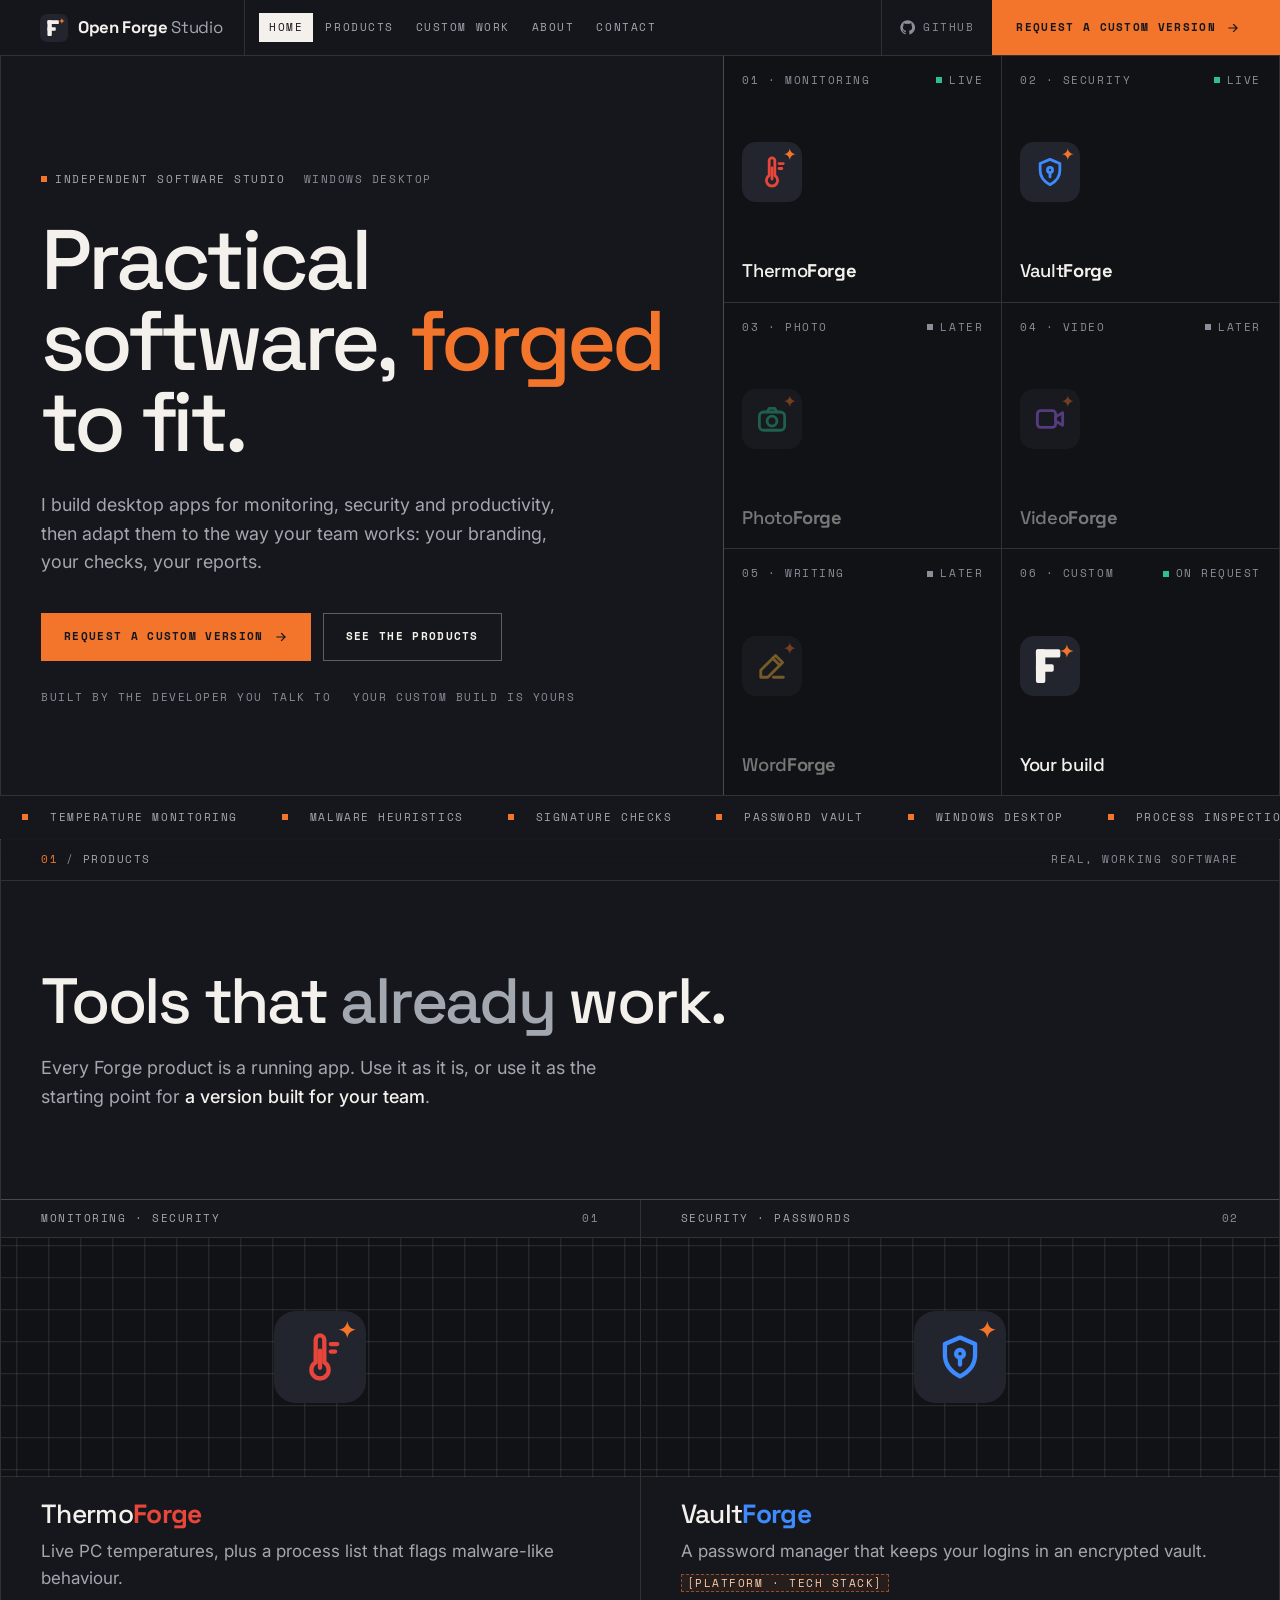
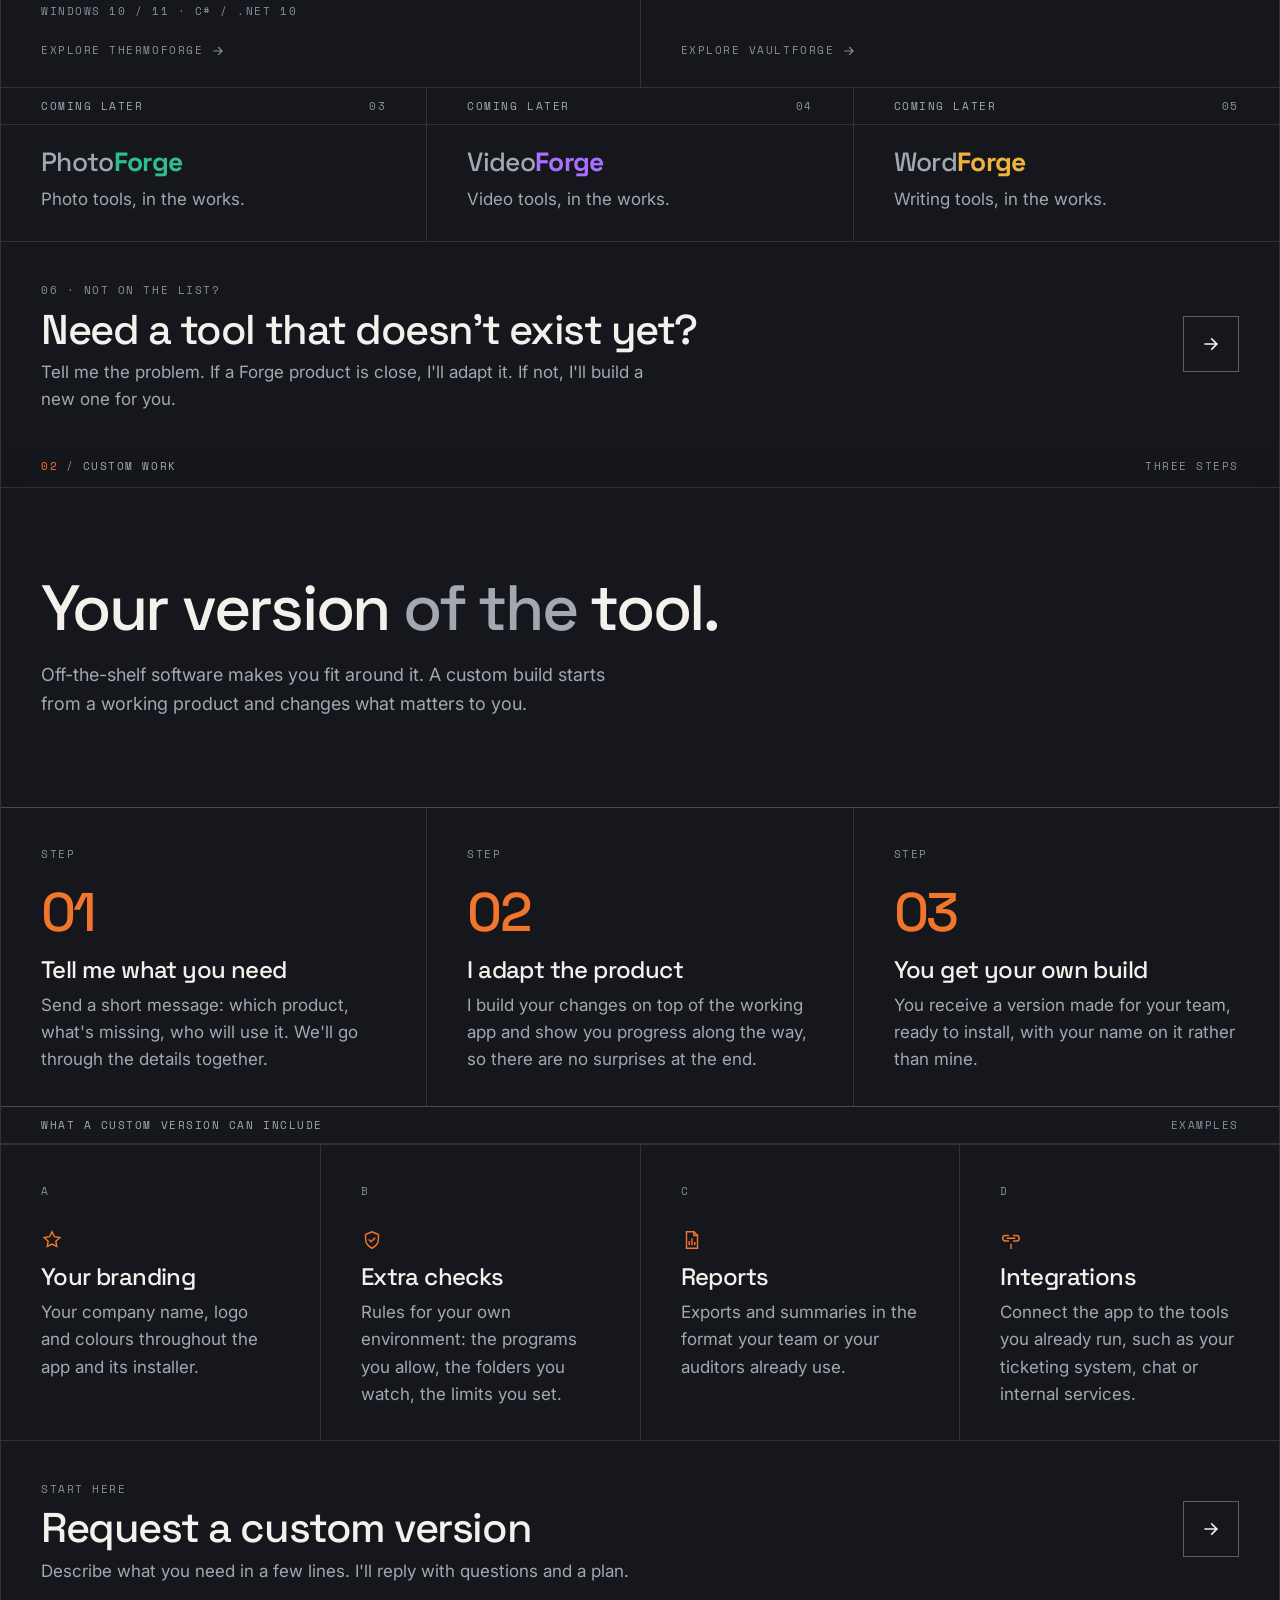
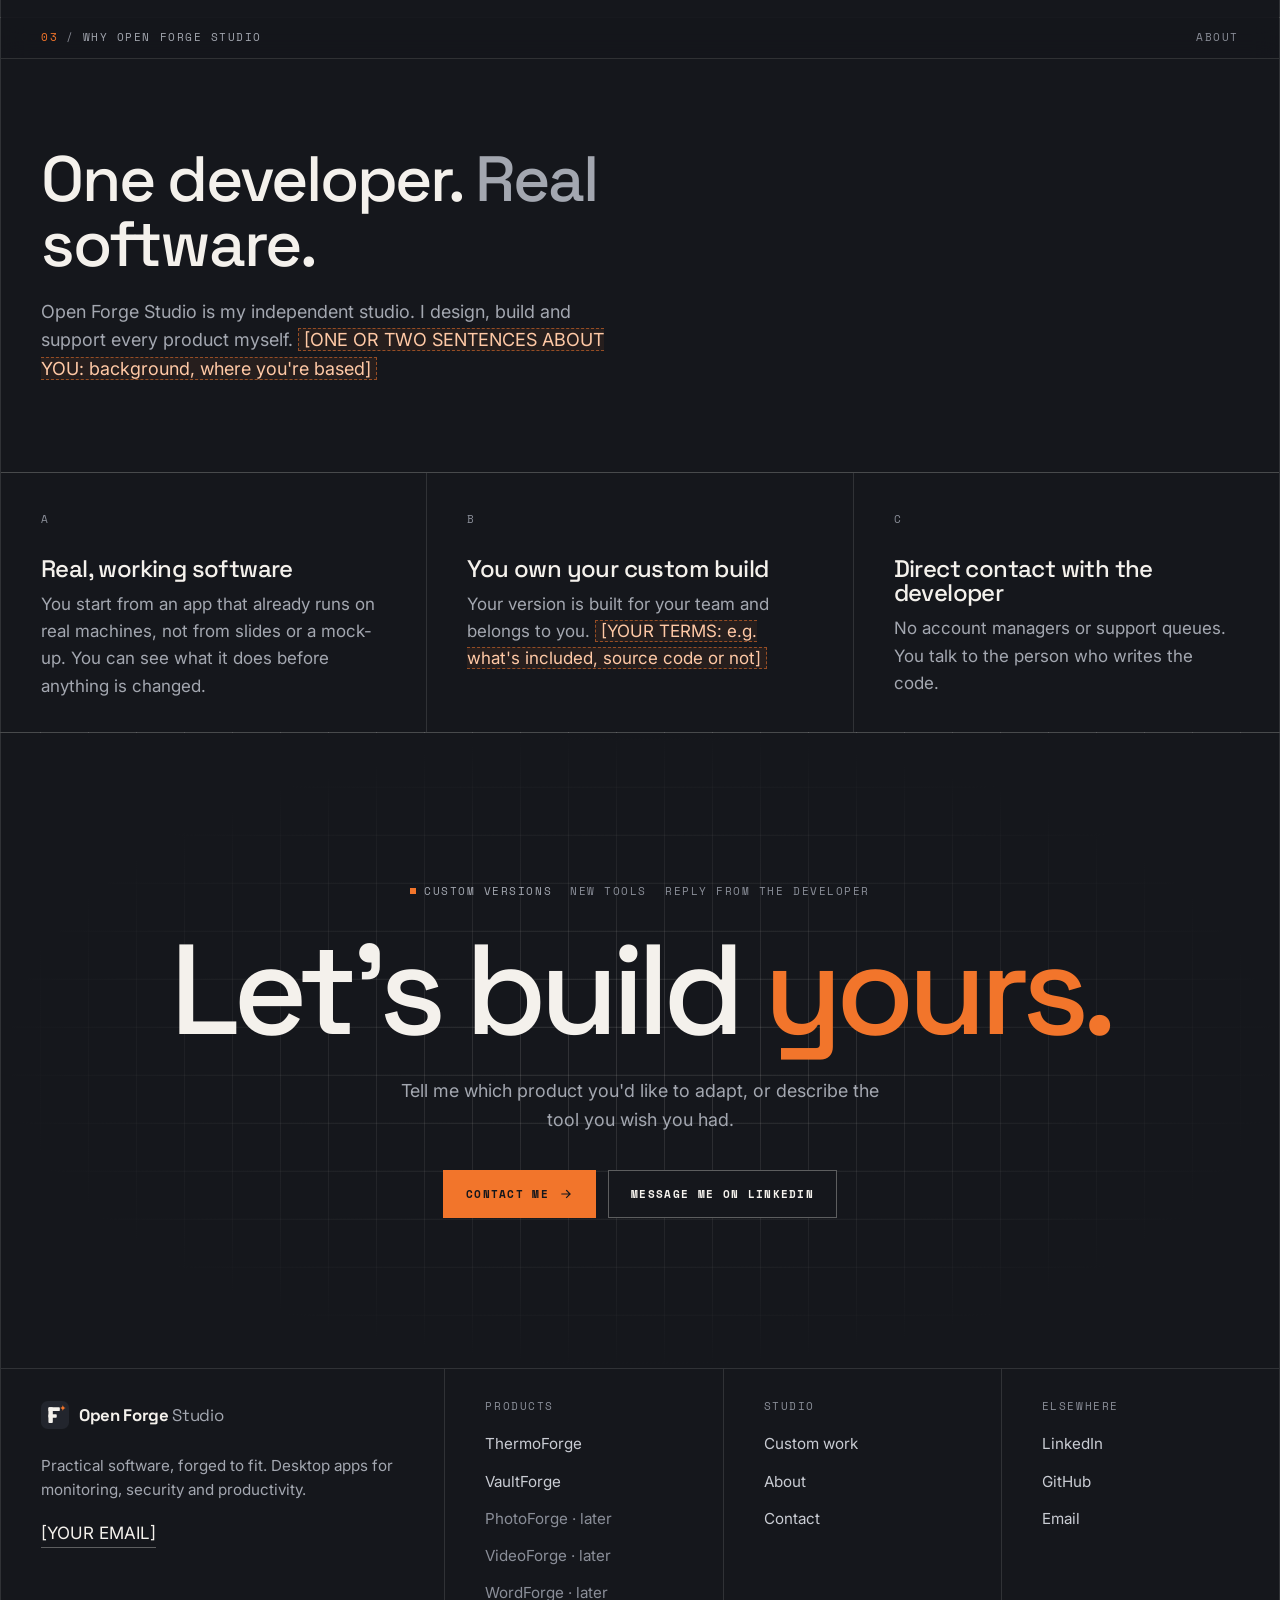
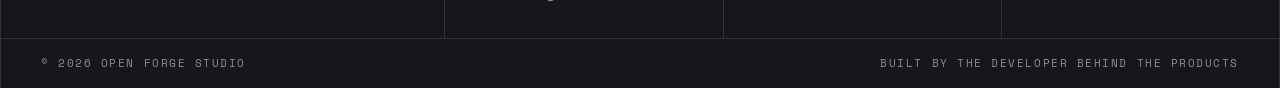
==== commit 6838ee62: "Rename to Open Forge Studio and redesign in a framed, HUD-style layout Square corners, hairline cell" ====
--- a/index.html
+++ b/index.html
@@ -3,21 +3,21 @@
 <head>
   <meta charset="utf-8">
   <meta name="viewport" content="width=device-width, initial-scale=1">
-  <title>Forge Studio · Practical software, forged to fit</title>
-  <meta name="description" content="Forge Studio builds Windows desktop apps for monitoring, security and productivity, and customizes them for your team. Request a custom version.">
+  <title>Open Forge Studio · Practical software, forged to fit</title>
+  <meta name="description" content="Open Forge Studio builds Windows desktop apps for monitoring, security and productivity, and customizes them for your team. Request a custom version.">
   <meta name="theme-color" content="#15171C">
-  <link rel="canonical" href="https://gaaloulv36.github.io/forge-studio-website/">
+  <link rel="canonical" href="https://gaaloulv36.github.io/open-forge-studio-website/">
 
   <!-- Social preview (LinkedIn, X, Slack…) -->
   <meta property="og:type" content="website">
-  <meta property="og:site_name" content="Forge Studio">
-  <meta property="og:title" content="Forge Studio · Practical software, forged to fit">
+  <meta property="og:site_name" content="Open Forge Studio">
+  <meta property="og:title" content="Open Forge Studio · Practical software, forged to fit">
   <meta property="og:description" content="Desktop apps for monitoring, security and productivity, customized for your team.">
-  <meta property="og:url" content="https://gaaloulv36.github.io/forge-studio-website/">
-  <meta property="og:image" content="https://gaaloulv36.github.io/forge-studio-website/assets/img/og-default.png">
+  <meta property="og:url" content="https://gaaloulv36.github.io/open-forge-studio-website/">
+  <meta property="og:image" content="https://gaaloulv36.github.io/open-forge-studio-website/assets/img/og-default.png">
   <meta property="og:image:width" content="1200">
   <meta property="og:image:height" content="630">
-  <meta property="og:image:alt" content="Forge Studio logo with the line: Practical software, forged to fit.">
+  <meta property="og:image:alt" content="Open Forge Studio logo with the line: Practical software, forged to fit.">
   <meta name="twitter:card" content="summary_large_image">
 
   <link rel="icon" href="assets/img/favicon.svg" type="image/svg+xml">
@@ -26,179 +26,186 @@
 
   <link rel="preconnect" href="https://fonts.googleapis.com">
   <link rel="preconnect" href="https://fonts.gstatic.com" crossorigin>
-  <link href="https://fonts.googleapis.com/css2?family=Inter:wght@400;500;600&family=Space+Grotesk:wght@400;500;700&display=swap" rel="stylesheet">
+  <link href="https://fonts.googleapis.com/css2?family=Inter:wght@400;500&family=Space+Grotesk:wght@400;500;700&family=Space+Mono:wght@400;700&display=swap" rel="stylesheet">
   <link rel="stylesheet" href="assets/css/styles.css">
   <script src="assets/js/main.js" defer></script>
 </head>
 <body>
   <a class="skip-link" href="#main">Skip to content</a>
-  <div class="bg-texture" aria-hidden="true"></div>
 
   <!-- ============ Header ============ -->
   <header class="site-header">
-    <nav class="nav container" aria-label="Main">
-      <a class="brand" href="./" aria-label="Forge Studio home">
+    <nav class="nav" aria-label="Main">
+      <a class="brand" href="./" aria-label="Open Forge Studio home">
         <svg viewBox="0 0 64 64" aria-hidden="true"><rect width="64" height="64" rx="15" fill="#22252D"/><rect x="17" y="14" width="10" height="36" rx="2" fill="#F4F1EC"/><rect x="17" y="14" width="26" height="9" rx="2" fill="#F4F1EC"/><rect x="17" y="30" width="19" height="8" rx="2" fill="#F4F1EC"/><path d="M50 9C50.6 13.2 52.8 15.4 57 16 52.8 16.6 50.6 18.8 50 23 49.4 18.8 47.2 16.6 43 16 47.2 15.4 49.4 13.2 50 9Z" fill="#F2752B"/></svg>
-        <span class="wordmark"><span class="w-forge">Forge</span><span class="w-studio"> Studio</span></span>
+        <span class="wordmark"><span class="w-forge">Open Forge</span><span class="w-studio"> Studio</span></span>
       </a>
-      <ul class="nav-links">
+      <ul class="nav-links hud">
+        <li><a href="./" aria-current="page">Home</a></li>
         <li><a href="#products">Products</a></li>
         <li><a href="#custom">Custom work</a></li>
         <li><a href="#about">About</a></li>
         <li><a href="contact/">Contact</a></li>
       </ul>
-      <a class="btn btn-primary btn-sm nav-cta" href="contact/">Request a custom version</a>
+      <span class="nav-spacer"></span>
+      <a class="nav-meta hud" href="https://github.com/gaaloulv36" rel="noopener">
+        <svg viewBox="0 0 24 24" fill="currentColor" aria-hidden="true"><path d="M12 .5a11.5 11.5 0 0 0-3.64 22.41c.58.1.79-.25.79-.56v-2c-3.2.7-3.88-1.37-3.88-1.37-.52-1.33-1.28-1.69-1.28-1.69-1.05-.71.08-.7.08-.7 1.16.08 1.77 1.19 1.77 1.19 1.03 1.77 2.7 1.26 3.36.96.1-.75.4-1.26.73-1.55-2.55-.29-5.24-1.28-5.24-5.69 0-1.26.45-2.29 1.19-3.09-.12-.29-.52-1.46.11-3.05 0 0 .97-.31 3.17 1.18a11 11 0 0 1 5.77 0c2.2-1.49 3.17-1.18 3.17-1.18.63 1.59.23 2.76.11 3.05.74.8 1.19 1.83 1.19 3.09 0 4.42-2.7 5.39-5.26 5.68.41.36.78 1.06.78 2.14v3.17c0 .31.21.67.8.56A11.5 11.5 0 0 0 12 .5Z"/></svg>
+        GitHub
+      </a>
+      <a class="nav-cta" href="contact/">
+        Request a custom version
+        <svg viewBox="0 0 24 24" fill="none" stroke="currentColor" stroke-width="2" stroke-linecap="square" aria-hidden="true"><path d="M5 12h14M13 6l6 6-6 6"/></svg>
+      </a>
       <button class="nav-toggle" type="button" aria-expanded="false" aria-controls="mobile-menu" aria-label="Open menu"><span></span></button>
     </nav>
   </header>
   <div class="mobile-menu" id="mobile-menu">
-    <a href="#products">Products</a>
-    <a href="#custom">Custom work</a>
-    <a href="#about">About</a>
-    <a href="contact/">Contact</a>
+    <a href="#products">Products <span class="hud">01</span></a>
+    <a href="#custom">Custom work <span class="hud">02</span></a>
+    <a href="#about">About <span class="hud">03</span></a>
+    <a href="contact/">Contact <span class="hud">→</span></a>
     <a class="btn btn-primary" href="contact/">Request a custom version</a>
   </div>
 
   <main id="main">
     <!-- ============ Hero ============ -->
     <section class="hero" aria-labelledby="hero-title">
-      <div class="container hero-container">
-        <!-- Decorative product tiles (desktop only) -->
-        <div class="hero-art" aria-hidden="true">
-          <svg class="t t1" viewBox="0 0 64 64"><rect width="64" height="64" rx="15" fill="#22252D"/><g transform="translate(14 14) scale(1.5)" fill="none" stroke="#E8463A" stroke-width="2" stroke-linecap="round" stroke-linejoin="round"><path d="M10 4a2 2 0 0 1 4 0v10.5a4 4 0 1 1-4 0Z"/><path d="M12 9v8"/><path d="M17 6h3M17 9.5h2"/></g><path d="M51 7C51.5 10.5 53.5 12.5 57 13 53.5 13.5 51.5 15.5 51 19 50.5 15.5 48.5 13.5 45 13 48.5 12.5 50.5 10.5 51 7Z" fill="#F2752B"/></svg>
-          <svg class="t t2" viewBox="0 0 64 64"><rect width="64" height="64" rx="15" fill="#22252D"/><g transform="translate(14 14) scale(1.5)" fill="none" stroke="#3D8BFF" stroke-width="2" stroke-linecap="round" stroke-linejoin="round"><path d="M12 3l7 3v5c0 4.5-3 8-7 10-4-2-7-5.5-7-10V6z"/><circle cx="12" cy="10.5" r="1.8"/><path d="M12 12.3V15.5"/></g><path d="M51 7C51.5 10.5 53.5 12.5 57 13 53.5 13.5 51.5 15.5 51 19 50.5 15.5 48.5 13.5 45 13 48.5 12.5 50.5 10.5 51 7Z" fill="#F2752B"/></svg>
-          <svg class="t t3" viewBox="0 0 64 64"><rect width="64" height="64" rx="15" fill="#22252D"/><rect x="17" y="14" width="10" height="36" rx="2" fill="#F4F1EC"/><rect x="17" y="14" width="26" height="9" rx="2" fill="#F4F1EC"/><rect x="17" y="30" width="19" height="8" rx="2" fill="#F4F1EC"/><path d="M50 9C50.6 13.2 52.8 15.4 57 16 52.8 16.6 50.6 18.8 50 23 49.4 18.8 47.2 16.6 43 16 47.2 15.4 49.4 13.2 50 9Z" fill="#F2752B"/></svg>
-          <svg class="t t4 dim" viewBox="0 0 64 64"><rect width="64" height="64" rx="15" fill="#22252D"/><g transform="translate(14 14) scale(1.5)" fill="none" stroke="#2FBF8F" stroke-width="2" stroke-linecap="round" stroke-linejoin="round"><rect x="3" y="7" width="18" height="13" rx="3"/><circle cx="12" cy="13.5" r="3.5"/><path d="M8.5 7l1.5-2.5h4L15.5 7"/></g></svg>
-          <svg class="t t5 dim" viewBox="0 0 64 64"><rect width="64" height="64" rx="15" fill="#22252D"/><g transform="translate(14 14) scale(1.5)" fill="none" stroke="#A970FF" stroke-width="2" stroke-linecap="round" stroke-linejoin="round"><rect x="3" y="6" width="13" height="12" rx="2.5"/><path d="M16 10.5l5-3v9l-5-3z"/></g></svg>
-          <svg class="t t6 dim" viewBox="0 0 64 64"><rect width="64" height="64" rx="15" fill="#22252D"/><g transform="translate(14 14) scale(1.5)" fill="none" stroke="#F2B33D" stroke-width="2" stroke-linecap="round" stroke-linejoin="round"><path d="M14.5 4.5l5 5L9 20H4v-5z"/><path d="M12.5 6.5l5 5"/><path d="M13 20h7"/></g></svg>
-        </div>
-        <p class="kicker reveal">
-          <svg class="spark" viewBox="0 0 24 24" aria-hidden="true"><path fill="currentColor" d="M12 2C12.9 8.3 15.7 11.1 22 12 15.7 12.9 12.9 15.7 12 22 11.1 15.7 8.3 12.9 2 12 8.3 11.1 11.1 8.3 12 2Z"/></svg>
-          Forge Studio · Independent software studio
-        </p>
-        <h1 id="hero-title" class="reveal" style="--d:.05s">Practical<br> software,<br> <em>forged</em> to fit.</h1>
-        <p class="lead reveal" style="--d:.12s">I build desktop apps for monitoring, security and productivity, then adapt them to the way your team works: your branding, your checks, your reports.</p>
-        <div class="hero-actions reveal" style="--d:.18s">
-          <a class="btn btn-primary" href="contact/">
-            Request a custom version
-            <svg class="arrow" viewBox="0 0 24 24" fill="none" stroke="currentColor" stroke-width="2" stroke-linecap="round" stroke-linejoin="round" aria-hidden="true"><path d="M5 12h14M13 6l6 6-6 6"/></svg>
-          </a>
-          <a class="btn btn-outline" href="#products">See the products</a>
-        </div>
-        <ul class="trust reveal" style="--d:.24s">
-          <li>Windows desktop apps</li>
-          <li>Built by the developer you talk to</li>
-          <li>Your custom build is yours</li>
-        </ul>
-      </div>
-    </section>
-
-    <!-- ============ Ticker ============ -->
-    <div class="ticker" aria-label="What Forge Studio works on">
-      <div class="ticker-track">
-        <ul>
-          <li>Temperature monitoring</li>
-          <li>Malware heuristics</li>
-          <li>Signature checks</li>
-          <li>Password vault</li>
-          <li>Windows desktop</li>
-          <li>Process inspection</li>
-          <li>C# / .NET</li>
-          <li>Custom builds</li>
-          <li>Company branding</li>
-          <li>Reports</li>
-          <li>Integrations</li>
-        </ul>
-        <ul aria-hidden="true">
-          <li>Temperature monitoring</li>
-          <li>Malware heuristics</li>
-          <li>Signature checks</li>
-          <li>Password vault</li>
-          <li>Windows desktop</li>
-          <li>Process inspection</li>
-          <li>C# / .NET</li>
-          <li>Custom builds</li>
-          <li>Company branding</li>
-          <li>Reports</li>
-          <li>Integrations</li>
-        </ul>
-      </div>
+      <div class="frame">
+        <div class="hero-grid">
+          <div class="hero-copy">
+            <p class="hud-row hud reveal"><span class="live">Independent software studio</span><span>Windows desktop</span></p>
+            <h1 id="hero-title" class="reveal" style="--d:.05s">Practical software, <span class="ember">forged</span> to&nbsp;fit.</h1>
+            <p class="lead reveal" style="--d:.1s">I build desktop apps for monitoring, security and productivity, then adapt them to the way your team works: your branding, your checks, your reports.</p>
+            <div class="actions reveal" style="--d:.15s">
+              <a class="btn btn-primary" href="contact/">
+                Request a custom version
+                <svg class="arrow" viewBox="0 0 24 24" fill="none" stroke="currentColor" stroke-width="2" stroke-linecap="square" aria-hidden="true"><path d="M5 12h14M13 6l6 6-6 6"/></svg>
+              </a>
+              <a class="btn btn-line" href="#products">See the products</a>
+            </div>
+            <ul class="meta-row hud reveal" style="--d:.2s">
+              <li>Built by the developer you talk to</li>
+              <li>Your custom build is yours</li>
+            </ul>
+          </div>
+
+          <!-- Product catalogue -->
+          <div class="catalog reveal" style="--d:.1s" aria-label="Products">
+            <a class="cat-cell blueprint" href="thermoforge/">
+              <span class="hud"><span>01 · Monitoring</span><span class="status">Live</span></span>
+              <svg class="tile" viewBox="0 0 64 64" aria-hidden="true"><rect width="64" height="64" rx="15" fill="#22252D"/><g transform="translate(14 14) scale(1.5)" fill="none" stroke="#E8463A" stroke-width="2" stroke-linecap="round" stroke-linejoin="round"><path d="M10 4a2 2 0 0 1 4 0v10.5a4 4 0 1 1-4 0Z"/><path d="M12 9v8"/><path d="M17 6h3M17 9.5h2"/></g><path d="M51 7C51.5 10.5 53.5 12.5 57 13 53.5 13.5 51.5 15.5 51 19 50.5 15.5 48.5 13.5 45 13 48.5 12.5 50.5 10.5 51 7Z" fill="#F2752B"/></svg>
+              <span class="name wordmark"><span class="w-prod">Thermo</span><span class="w-forge">Forge</span></span>
+            </a>
+            <a class="cat-cell blueprint" href="vaultforge/">
+              <span class="hud"><span>02 · Security</span><span class="status">Live</span></span>
+              <svg class="tile" viewBox="0 0 64 64" aria-hidden="true"><rect width="64" height="64" rx="15" fill="#22252D"/><g transform="translate(14 14) scale(1.5)" fill="none" stroke="#3D8BFF" stroke-width="2" stroke-linecap="round" stroke-linejoin="round"><path d="M12 3l7 3v5c0 4.5-3 8-7 10-4-2-7-5.5-7-10V6z"/><circle cx="12" cy="10.5" r="1.8"/><path d="M12 12.3V15.5"/></g><path d="M51 7C51.5 10.5 53.5 12.5 57 13 53.5 13.5 51.5 15.5 51 19 50.5 15.5 48.5 13.5 45 13 48.5 12.5 50.5 10.5 51 7Z" fill="#F2752B"/></svg>
+              <span class="name wordmark"><span class="w-prod">Vault</span><span class="w-forge">Forge</span></span>
+            </a>
+            <div class="cat-cell blueprint is-soon">
+              <span class="hud"><span>03 · Photo</span><span class="status soon">Later</span></span>
+              <svg class="tile" viewBox="0 0 64 64" aria-hidden="true"><rect width="64" height="64" rx="15" fill="#22252D"/><g transform="translate(14 14) scale(1.5)" fill="none" stroke="#2FBF8F" stroke-width="2" stroke-linecap="round" stroke-linejoin="round"><rect x="3" y="7" width="18" height="13" rx="3"/><circle cx="12" cy="13.5" r="3.5"/><path d="M8.5 7l1.5-2.5h4L15.5 7"/></g><path d="M51 7C51.5 10.5 53.5 12.5 57 13 53.5 13.5 51.5 15.5 51 19 50.5 15.5 48.5 13.5 45 13 48.5 12.5 50.5 10.5 51 7Z" fill="#F2752B"/></svg>
+              <span class="name wordmark"><span class="w-prod">Photo</span><span class="w-forge">Forge</span></span>
+            </div>
+            <div class="cat-cell blueprint is-soon">
+              <span class="hud"><span>04 · Video</span><span class="status soon">Later</span></span>
+              <svg class="tile" viewBox="0 0 64 64" aria-hidden="true"><rect width="64" height="64" rx="15" fill="#22252D"/><g transform="translate(14 14) scale(1.5)" fill="none" stroke="#A970FF" stroke-width="2" stroke-linecap="round" stroke-linejoin="round"><rect x="3" y="6" width="13" height="12" rx="2.5"/><path d="M16 10.5l5-3v9l-5-3z"/></g><path d="M51 7C51.5 10.5 53.5 12.5 57 13 53.5 13.5 51.5 15.5 51 19 50.5 15.5 48.5 13.5 45 13 48.5 12.5 50.5 10.5 51 7Z" fill="#F2752B"/></svg>
+              <span class="name wordmark"><span class="w-prod">Video</span><span class="w-forge">Forge</span></span>
+            </div>
+            <div class="cat-cell blueprint is-soon">
+              <span class="hud"><span>05 · Writing</span><span class="status soon">Later</span></span>
+              <svg class="tile" viewBox="0 0 64 64" aria-hidden="true"><rect width="64" height="64" rx="15" fill="#22252D"/><g transform="translate(14 14) scale(1.5)" fill="none" stroke="#F2B33D" stroke-width="2" stroke-linecap="round" stroke-linejoin="round"><path d="M14.5 4.5l5 5L9 20H4v-5z"/><path d="M12.5 6.5l5 5"/><path d="M13 20h7"/></g><path d="M51 7C51.5 10.5 53.5 12.5 57 13 53.5 13.5 51.5 15.5 51 19 50.5 15.5 48.5 13.5 45 13 48.5 12.5 50.5 10.5 51 7Z" fill="#F2752B"/></svg>
+              <span class="name wordmark"><span class="w-prod">Word</span><span class="w-forge">Forge</span></span>
+            </div>
+            <a class="cat-cell blueprint" href="contact/?product=new">
+              <span class="hud"><span>06 · Custom</span><span class="status">On request</span></span>
+              <svg class="tile" viewBox="0 0 64 64" aria-hidden="true"><rect width="64" height="64" rx="15" fill="#22252D"/><rect x="17" y="14" width="10" height="36" rx="2" fill="#F4F1EC"/><rect x="17" y="14" width="26" height="9" rx="2" fill="#F4F1EC"/><rect x="17" y="30" width="19" height="8" rx="2" fill="#F4F1EC"/><path d="M50 9C50.6 13.2 52.8 15.4 57 16 52.8 16.6 50.6 18.8 50 23 49.4 18.8 47.2 16.6 43 16 47.2 15.4 49.4 13.2 50 9Z" fill="#F2752B"/></svg>
+              <span class="name wordmark"><span class="w-prod">Your build</span></span>
+            </a>
+          </div>
+        </div>
+      </div>
+    </section>
+
+    <!-- ============ Marquee ============ -->
+    <div class="marquee hud" aria-label="What Open Forge Studio works on">
+      <ul class="marquee-track">
+        <li>Temperature monitoring</li><li>Malware heuristics</li><li>Signature checks</li><li>Password vault</li>
+        <li>Windows desktop</li><li>Process inspection</li><li>C# / .NET</li><li>Custom builds</li>
+        <li>Company branding</li><li>Reports</li><li>Integrations</li>
+      </ul>
+      <ul class="marquee-track" aria-hidden="true">
+        <li>Temperature monitoring</li><li>Malware heuristics</li><li>Signature checks</li><li>Password vault</li>
+        <li>Windows desktop</li><li>Process inspection</li><li>C# / .NET</li><li>Custom builds</li>
+        <li>Company branding</li><li>Reports</li><li>Integrations</li>
+      </ul>
     </div>
 
     <!-- ============ 01 / Products ============ -->
     <section class="section" id="products" aria-labelledby="products-title">
-      <div class="container">
-        <div class="section-head">
-          <div>
-            <p class="eyebrow reveal"><span class="num">01</span><span class="slash">/</span>Products</p>
-            <h2 id="products-title" class="reveal">Tools that already work.</h2>
-          </div>
-          <p class="sub reveal">Every Forge product is a real, running app. Use it as it is, or use it as the starting point for <strong>a version built for your team</strong>.</p>
-        </div>
-
-        <div class="grid grid-6">
-          <!-- ThermoForge -->
-          <a class="card product-card span-3 reveal" href="thermoforge/" style="--accent: var(--thermo)">
-            <div class="top">
+      <span class="rule-line" aria-hidden="true"></span>
+      <div class="frame">
+        <span class="tick tl" aria-hidden="true"></span><span class="tick tr" aria-hidden="true"></span>
+        <div class="bar hud"><p><span class="n">01</span><span class="sep">/</span>Products</p><p class="right">Real, working software</p></div>
+        <div class="section-intro">
+          <h2 id="products-title" class="reveal">Tools that <span class="soft">already</span> work.</h2>
+          <p class="reveal" style="--d:.06s">Every Forge product is a running app. Use it as it is, or use it as the starting point for <strong>a version built for your team</strong>.</p>
+        </div>
+
+        <div class="cells c-6">
+          <a class="card span-3 reveal" href="thermoforge/" style="--accent: var(--thermo)">
+            <div class="card-strip hud"><span>Monitoring · Security</span><span class="faint">01</span></div>
+            <div class="card-media blueprint">
               <svg class="tile" viewBox="0 0 64 64" aria-hidden="true"><rect width="64" height="64" rx="15" fill="#22252D"/><g transform="translate(14 14) scale(1.5)" fill="none" stroke="#E8463A" stroke-width="2" stroke-linecap="round" stroke-linejoin="round"><path d="M10 4a2 2 0 0 1 4 0v10.5a4 4 0 1 1-4 0Z"/><path d="M12 9v8"/><path d="M17 6h3M17 9.5h2"/></g><path d="M51 7C51.5 10.5 53.5 12.5 57 13 53.5 13.5 51.5 15.5 51 19 50.5 15.5 48.5 13.5 45 13 48.5 12.5 50.5 10.5 51 7Z" fill="#F2752B"/></svg>
-              <span class="badge badge-live">Available</span>
-            </div>
-            <h3 class="wordmark"><span class="w-prod">Thermo</span><span class="w-forge">Forge</span></h3>
-            <p>Live PC temperatures, plus a process list that flags malware-like behaviour.</p>
-            <p class="meta">Windows 10 / 11 · C# / .NET 10</p>
-            <span class="card-link">Explore ThermoForge <svg viewBox="0 0 24 24" fill="none" stroke="currentColor" stroke-width="2" stroke-linecap="round" stroke-linejoin="round" aria-hidden="true"><path d="M5 12h14M13 6l6 6-6 6"/></svg></span>
-          </a>
-
-          <!-- VaultForge -->
-          <a class="card product-card span-3 reveal" href="vaultforge/" style="--accent: var(--vault); --d:.06s">
-            <div class="top">
+            </div>
+            <div class="card-body">
+              <h3 class="wordmark"><span class="w-prod">Thermo</span><span class="w-forge">Forge</span></h3>
+              <p>Live PC temperatures, plus a process list that flags malware-like behaviour.</p>
+              <p class="hud">Windows 10 / 11 · C# / .NET 10</p>
+              <span class="card-link hud">Explore ThermoForge <svg viewBox="0 0 24 24" fill="none" stroke="currentColor" stroke-width="2" stroke-linecap="square" aria-hidden="true"><path d="M5 12h14M13 6l6 6-6 6"/></svg></span>
+            </div>
+          </a>
+          <a class="card span-3 reveal" href="vaultforge/" style="--accent: var(--vault); --d:.06s">
+            <div class="card-strip hud"><span>Security · Passwords</span><span class="faint">02</span></div>
+            <div class="card-media blueprint">
               <svg class="tile" viewBox="0 0 64 64" aria-hidden="true"><rect width="64" height="64" rx="15" fill="#22252D"/><g transform="translate(14 14) scale(1.5)" fill="none" stroke="#3D8BFF" stroke-width="2" stroke-linecap="round" stroke-linejoin="round"><path d="M12 3l7 3v5c0 4.5-3 8-7 10-4-2-7-5.5-7-10V6z"/><circle cx="12" cy="10.5" r="1.8"/><path d="M12 12.3V15.5"/></g><path d="M51 7C51.5 10.5 53.5 12.5 57 13 53.5 13.5 51.5 15.5 51 19 50.5 15.5 48.5 13.5 45 13 48.5 12.5 50.5 10.5 51 7Z" fill="#F2752B"/></svg>
-              <span class="badge badge-live">Available</span>
-            </div>
-            <h3 class="wordmark"><span class="w-prod">Vault</span><span class="w-forge">Forge</span></h3>
-            <p>A password manager that keeps your logins in an encrypted vault.</p>
-            <p class="meta"><span class="ph">[PLATFORM · TECH STACK]</span></p>
-            <span class="card-link">Explore VaultForge <svg viewBox="0 0 24 24" fill="none" stroke="currentColor" stroke-width="2" stroke-linecap="round" stroke-linejoin="round" aria-hidden="true"><path d="M5 12h14M13 6l6 6-6 6"/></svg></span>
-          </a>
-
-          <!-- PhotoForge -->
-          <div class="card product-card is-soon span-2 reveal" style="--accent: var(--photo)">
-            <div class="top">
-              <svg class="tile" viewBox="0 0 64 64" aria-hidden="true"><rect width="64" height="64" rx="15" fill="#22252D"/><g transform="translate(14 14) scale(1.5)" fill="none" stroke="#2FBF8F" stroke-width="2" stroke-linecap="round" stroke-linejoin="round"><rect x="3" y="7" width="18" height="13" rx="3"/><circle cx="12" cy="13.5" r="3.5"/><path d="M8.5 7l1.5-2.5h4L15.5 7"/></g><path d="M51 7C51.5 10.5 53.5 12.5 57 13 53.5 13.5 51.5 15.5 51 19 50.5 15.5 48.5 13.5 45 13 48.5 12.5 50.5 10.5 51 7Z" fill="#F2752B"/></svg>
-              <span class="badge">Coming later</span>
-            </div>
-            <h3 class="wordmark"><span class="w-prod">Photo</span><span class="w-forge">Forge</span></h3>
-            <p>Photo tools, in the works.</p>
-          </div>
-
-          <!-- VideoForge -->
-          <div class="card product-card is-soon span-2 reveal" style="--accent: var(--video); --d:.06s">
-            <div class="top">
-              <svg class="tile" viewBox="0 0 64 64" aria-hidden="true"><rect width="64" height="64" rx="15" fill="#22252D"/><g transform="translate(14 14) scale(1.5)" fill="none" stroke="#A970FF" stroke-width="2" stroke-linecap="round" stroke-linejoin="round"><rect x="3" y="6" width="13" height="12" rx="2.5"/><path d="M16 10.5l5-3v9l-5-3z"/></g><path d="M51 7C51.5 10.5 53.5 12.5 57 13 53.5 13.5 51.5 15.5 51 19 50.5 15.5 48.5 13.5 45 13 48.5 12.5 50.5 10.5 51 7Z" fill="#F2752B"/></svg>
-              <span class="badge">Coming later</span>
-            </div>
-            <h3 class="wordmark"><span class="w-prod">Video</span><span class="w-forge">Forge</span></h3>
-            <p>Video tools, in the works.</p>
-          </div>
-
-          <!-- WordForge -->
-          <div class="card product-card is-soon span-2 reveal" style="--accent: var(--word); --d:.12s">
-            <div class="top">
-              <svg class="tile" viewBox="0 0 64 64" aria-hidden="true"><rect width="64" height="64" rx="15" fill="#22252D"/><g transform="translate(14 14) scale(1.5)" fill="none" stroke="#F2B33D" stroke-width="2" stroke-linecap="round" stroke-linejoin="round"><path d="M14.5 4.5l5 5L9 20H4v-5z"/><path d="M12.5 6.5l5 5"/><path d="M13 20h7"/></g><path d="M51 7C51.5 10.5 53.5 12.5 57 13 53.5 13.5 51.5 15.5 51 19 50.5 15.5 48.5 13.5 45 13 48.5 12.5 50.5 10.5 51 7Z" fill="#F2752B"/></svg>
-              <span class="badge">Coming later</span>
-            </div>
-            <h3 class="wordmark"><span class="w-prod">Word</span><span class="w-forge">Forge</span></h3>
-            <p>Writing tools, in the works.</p>
-          </div>
-
-          <!-- Wide CTA card -->
-          <a class="card cta-card span-6 reveal" href="contact/?product=new">
-            <div class="cta-copy">
-              <span class="card-label">Not on the list?</span>
+            </div>
+            <div class="card-body">
+              <h3 class="wordmark"><span class="w-prod">Vault</span><span class="w-forge">Forge</span></h3>
+              <p>A password manager that keeps your logins in an encrypted vault.</p>
+              <p class="hud"><span class="ph">[PLATFORM · TECH STACK]</span></p>
+              <span class="card-link hud">Explore VaultForge <svg viewBox="0 0 24 24" fill="none" stroke="currentColor" stroke-width="2" stroke-linecap="square" aria-hidden="true"><path d="M5 12h14M13 6l6 6-6 6"/></svg></span>
+            </div>
+          </a>
+
+          <div class="card is-soon span-2 reveal" style="--accent: var(--photo)">
+            <div class="card-strip hud"><span>Coming later</span><span class="faint">03</span></div>
+            <div class="card-body">
+              <h3 class="wordmark"><span class="w-prod">Photo</span><span class="w-forge">Forge</span></h3>
+              <p>Photo tools, in the works.</p>
+            </div>
+          </div>
+          <div class="card is-soon span-2 reveal" style="--accent: var(--video); --d:.05s">
+            <div class="card-strip hud"><span>Coming later</span><span class="faint">04</span></div>
+            <div class="card-body">
+              <h3 class="wordmark"><span class="w-prod">Video</span><span class="w-forge">Forge</span></h3>
+              <p>Video tools, in the works.</p>
+            </div>
+          </div>
+          <div class="card is-soon span-2 reveal" style="--accent: var(--word); --d:.1s">
+            <div class="card-strip hud"><span>Coming later</span><span class="faint">05</span></div>
+            <div class="card-body">
+              <h3 class="wordmark"><span class="w-prod">Word</span><span class="w-forge">Forge</span></h3>
+              <p>Writing tools, in the works.</p>
+            </div>
+          </div>
+
+          <a class="cta-cell span-all reveal" href="contact/?product=new">
+            <div>
+              <p class="hud">06 · Not on the list?</p>
               <h3>Need a tool that doesn't exist yet?</h3>
               <p>Tell me the problem. If a Forge product is close, I'll adapt it. If not, I'll build a new one for you.</p>
             </div>
-            <span class="cta-arrow" aria-hidden="true"><svg viewBox="0 0 24 24" fill="none" stroke="currentColor" stroke-width="2.2" stroke-linecap="round" stroke-linejoin="round"><path d="M5 12h14M13 6l6 6-6 6"/></svg></span>
+            <span class="arrow-box" aria-hidden="true"><svg viewBox="0 0 24 24" fill="none" stroke="currentColor" stroke-width="2" stroke-linecap="square"><path d="M5 12h14M13 6l6 6-6 6"/></svg></span>
           </a>
         </div>
       </div>
@@ -206,96 +213,98 @@
 
     <!-- ============ 02 / Custom work ============ -->
     <section class="section" id="custom" aria-labelledby="custom-title">
-      <div class="container">
-        <div class="section-head">
-          <div>
-            <p class="eyebrow reveal"><span class="num">02</span><span class="slash">/</span>Custom work</p>
-            <h2 id="custom-title" class="reveal">Your version of the tool.</h2>
-          </div>
-          <p class="sub reveal">Off-the-shelf software makes you fit around it. A custom build starts from a working product and changes what matters to you.</p>
-        </div>
-
-        <div class="grid grid-3">
-          <article class="card step reveal">
-            <span class="card-num">01</span>
+      <span class="rule-line" aria-hidden="true"></span>
+      <div class="frame">
+        <span class="tick tl" aria-hidden="true"></span><span class="tick tr" aria-hidden="true"></span>
+        <div class="bar hud"><p><span class="n">02</span><span class="sep">/</span>Custom work</p><p class="right">Three steps</p></div>
+        <div class="section-intro">
+          <h2 id="custom-title" class="reveal">Your version <span class="soft">of the</span> tool.</h2>
+          <p class="reveal" style="--d:.06s">Off-the-shelf software makes you fit around it. A custom build starts from a working product and changes what matters to you.</p>
+        </div>
+
+        <div class="cells c-3">
+          <div class="cell reveal">
+            <p class="hud">Step</p>
+            <p class="big-n">01</p>
             <h3>Tell me what you need</h3>
             <p>Send a short message: which product, what's missing, who will use it. We'll go through the details together.</p>
-          </article>
-          <article class="card step reveal" style="--d:.06s">
-            <span class="card-num">02</span>
+          </div>
+          <div class="cell reveal" style="--d:.06s">
+            <p class="hud">Step</p>
+            <p class="big-n">02</p>
             <h3>I adapt the product</h3>
             <p>I build your changes on top of the working app and show you progress along the way, so there are no surprises at the end.</p>
-          </article>
-          <article class="card step reveal" style="--d:.12s">
-            <span class="card-num">03</span>
+          </div>
+          <div class="cell reveal" style="--d:.12s">
+            <p class="hud">Step</p>
+            <p class="big-n">03</p>
             <h3>You get your own build</h3>
             <p>You receive a version made for your team, ready to install, with your name on it rather than mine.</p>
-          </article>
-        </div>
-
-        <div class="subhead reveal">
-          <h3>What a custom version can include</h3>
-          <p>Examples. Ask if you have something else in mind.</p>
-        </div>
-
-        <div class="grid grid-4">
-          <article class="card reveal">
-            <span class="icon-chip" aria-hidden="true"><svg viewBox="0 0 24 24" fill="none" stroke="currentColor" stroke-width="2" stroke-linecap="round" stroke-linejoin="round"><path d="M12 3l2.6 5.3 5.9.9-4.3 4.1 1 5.8L12 16.4 6.8 19.1l1-5.8L3.5 9.2l5.9-.9z"/></svg></span>
+          </div>
+        </div>
+
+        <div class="cells c-4">
+          <div class="card-strip hud span-all"><span>What a custom version can include</span><span class="faint">Examples</span></div>
+          <div class="cell reveal">
+            <p class="hud">A</p>
+            <svg class="icon" viewBox="0 0 24 24" fill="none" stroke="currentColor" stroke-width="1.6" stroke-linecap="square" aria-hidden="true"><path d="M12 3l2.6 5.3 5.9.9-4.3 4.1 1 5.8L12 16.4 6.8 19.1l1-5.8L3.5 9.2l5.9-.9z"/></svg>
             <h3>Your branding</h3>
             <p>Your company name, logo and colours throughout the app and its installer.</p>
-          </article>
-          <article class="card reveal" style="--d:.05s">
-            <span class="icon-chip" aria-hidden="true"><svg viewBox="0 0 24 24" fill="none" stroke="currentColor" stroke-width="2" stroke-linecap="round" stroke-linejoin="round"><path d="M12 3l7 3v5c0 4.5-3 8-7 10-4-2-7-5.5-7-10V6z"/><path d="m9 12 2 2 4-4"/></svg></span>
+          </div>
+          <div class="cell reveal" style="--d:.05s">
+            <p class="hud">B</p>
+            <svg class="icon" viewBox="0 0 24 24" fill="none" stroke="currentColor" stroke-width="1.6" stroke-linecap="square" aria-hidden="true"><path d="M12 3l7 3v5c0 4.5-3 8-7 10-4-2-7-5.5-7-10V6z"/><path d="m9 12 2 2 4-4"/></svg>
             <h3>Extra checks</h3>
             <p>Rules for your own environment: the programs you allow, the folders you watch, the limits you set.</p>
-          </article>
-          <article class="card reveal" style="--d:.1s">
-            <span class="icon-chip" aria-hidden="true"><svg viewBox="0 0 24 24" fill="none" stroke="currentColor" stroke-width="2" stroke-linecap="round" stroke-linejoin="round"><path d="M14 3H7a2 2 0 0 0-2 2v14a2 2 0 0 0 2 2h10a2 2 0 0 0 2-2V8z"/><path d="M14 3v5h5M9 17v-3M12 17v-6M15 17v-2"/></svg></span>
+          </div>
+          <div class="cell reveal" style="--d:.1s">
+            <p class="hud">C</p>
+            <svg class="icon" viewBox="0 0 24 24" fill="none" stroke="currentColor" stroke-width="1.6" stroke-linecap="square" aria-hidden="true"><path d="M14 3H6v18h12V7z"/><path d="M14 3v4h4M9 17v-3M12 17v-6M15 17v-2"/></svg>
             <h3>Reports</h3>
             <p>Exports and summaries in the format your team or your auditors already use.</p>
-          </article>
-          <article class="card reveal" style="--d:.15s">
-            <span class="icon-chip" aria-hidden="true"><svg viewBox="0 0 24 24" fill="none" stroke="currentColor" stroke-width="2" stroke-linecap="round" stroke-linejoin="round"><path d="M9 7H6a3 3 0 0 0 0 6h3M15 7h3a3 3 0 0 1 0 6h-3M8 10h8"/><path d="M12 17v4"/></svg></span>
+          </div>
+          <div class="cell reveal" style="--d:.15s">
+            <p class="hud">D</p>
+            <svg class="icon" viewBox="0 0 24 24" fill="none" stroke="currentColor" stroke-width="1.6" stroke-linecap="square" aria-hidden="true"><path d="M9 7H6a3 3 0 0 0 0 6h3M15 7h3a3 3 0 0 1 0 6h-3M8 10h8M12 17v4"/></svg>
             <h3>Integrations</h3>
             <p>Connect the app to the tools you already run, such as your ticketing system, chat or internal services.</p>
-          </article>
-
-          <a class="card cta-card span-4 reveal" href="contact/">
-            <div class="cta-copy">
-              <span class="card-label">Start here</span>
+          </div>
+          <a class="cta-cell span-all reveal" href="contact/">
+            <div>
+              <p class="hud">Start here</p>
               <h3>Request a custom version</h3>
               <p>Describe what you need in a few lines. I'll reply with questions and a plan.</p>
             </div>
-            <span class="cta-arrow" aria-hidden="true"><svg viewBox="0 0 24 24" fill="none" stroke="currentColor" stroke-width="2.2" stroke-linecap="round" stroke-linejoin="round"><path d="M5 12h14M13 6l6 6-6 6"/></svg></span>
-          </a>
-        </div>
-      </div>
-    </section>
-
-    <!-- ============ 03 / Why Forge Studio ============ -->
+            <span class="arrow-box" aria-hidden="true"><svg viewBox="0 0 24 24" fill="none" stroke="currentColor" stroke-width="2" stroke-linecap="square"><path d="M5 12h14M13 6l6 6-6 6"/></svg></span>
+          </a>
+        </div>
+      </div>
+    </section>
+
+    <!-- ============ 03 / Why Open Forge Studio ============ -->
     <section class="section" id="about" aria-labelledby="about-title">
-      <div class="container">
-        <div class="section-head">
-          <div>
-            <p class="eyebrow reveal"><span class="num">03</span><span class="slash">/</span>Why Forge Studio</p>
-            <h2 id="about-title" class="reveal">One developer. Real software.</h2>
-          </div>
-          <p class="sub reveal">Forge Studio is my independent studio. I design, build and support every product myself. <span class="ph">[ONE OR TWO SENTENCES ABOUT YOU: background, where you're based]</span></p>
-        </div>
-
-        <div class="why">
-          <div class="why-item reveal">
-            <span class="why-letter" aria-hidden="true">A</span>
+      <span class="rule-line" aria-hidden="true"></span>
+      <div class="frame">
+        <span class="tick tl" aria-hidden="true"></span><span class="tick tr" aria-hidden="true"></span>
+        <div class="bar hud"><p><span class="n">03</span><span class="sep">/</span>Why Open Forge Studio</p><p class="right">About</p></div>
+        <div class="section-intro">
+          <h2 id="about-title" class="reveal">One developer. <span class="soft">Real</span> software.</h2>
+          <p class="reveal" style="--d:.06s">Open Forge Studio is my independent studio. I design, build and support every product myself. <span class="ph">[ONE OR TWO SENTENCES ABOUT YOU: background, where you're based]</span></p>
+        </div>
+
+        <div class="cells c-3">
+          <div class="cell reveal">
+            <p class="hud">A</p>
             <h3>Real, working software</h3>
             <p>You start from an app that already runs on real machines, not from slides or a mock-up. You can see what it does before anything is changed.</p>
           </div>
-          <div class="why-item reveal" style="--d:.06s">
-            <span class="why-letter" aria-hidden="true">B</span>
+          <div class="cell reveal" style="--d:.06s">
+            <p class="hud">B</p>
             <h3>You own your custom build</h3>
             <p>Your version is built for your team and belongs to you. <span class="ph">[YOUR TERMS: e.g. what's included, source code or not]</span></p>
           </div>
-          <div class="why-item reveal" style="--d:.12s">
-            <span class="why-letter" aria-hidden="true">C</span>
+          <div class="cell reveal" style="--d:.12s">
+            <p class="hud">C</p>
             <h3>Direct contact with the developer</h3>
             <p>No account managers or support queues. You talk to the person who writes the code.</p>
           </div>
@@ -304,23 +313,20 @@
     </section>
 
     <!-- ============ Closing CTA ============ -->
-    <section class="section" aria-labelledby="closing-title">
-      <div class="container">
-        <div class="closing reveal">
-          <svg class="spark-big" viewBox="0 0 24 24" aria-hidden="true"><path fill="currentColor" d="M12 2C12.9 8.3 15.7 11.1 22 12 15.7 12.9 12.9 15.7 12 22 11.1 15.7 8.3 12.9 2 12 8.3 11.1 11.1 8.3 12 2Z"/></svg>
-          <ul class="trust">
-            <li>Custom versions</li>
-            <li>New tools</li>
-            <li>Reply from the developer</li>
-          </ul>
-          <h2 id="closing-title">Let's build yours.</h2>
-          <p class="lead">Tell me which product you'd like to adapt, or describe the tool you wish you had.</p>
-          <div class="hero-actions">
+    <section class="section" id="start" aria-labelledby="closing-title">
+      <span class="rule-line" aria-hidden="true"></span>
+      <div class="frame">
+        <span class="tick tl" aria-hidden="true"></span><span class="tick tr" aria-hidden="true"></span>
+        <div class="closing">
+          <p class="hud-row hud reveal"><span class="live">Custom versions</span><span>New tools</span><span>Reply from the developer</span></p>
+          <h2 id="closing-title" class="reveal" style="--d:.05s">Let's build <span class="ember">yours.</span></h2>
+          <p class="lead reveal" style="--d:.1s">Tell me which product you'd like to adapt, or describe the tool you wish you had.</p>
+          <div class="actions reveal" style="--d:.15s">
             <a class="btn btn-primary" href="contact/">
               Contact me
-              <svg class="arrow" viewBox="0 0 24 24" fill="none" stroke="currentColor" stroke-width="2" stroke-linecap="round" stroke-linejoin="round" aria-hidden="true"><path d="M5 12h14M13 6l6 6-6 6"/></svg>
+              <svg class="arrow" viewBox="0 0 24 24" fill="none" stroke="currentColor" stroke-width="2" stroke-linecap="square" aria-hidden="true"><path d="M5 12h14M13 6l6 6-6 6"/></svg>
             </a>
-            <a class="btn btn-outline" href="[YOUR LINKEDIN URL]" rel="noopener">Message me on LinkedIn</a>
+            <a class="btn btn-line" href="[YOUR LINKEDIN URL]" rel="noopener">Message me on LinkedIn</a>
           </div>
         </div>
       </div>
@@ -329,27 +335,27 @@
 
   <!-- ============ Footer ============ -->
   <footer class="site-footer">
-    <div class="container">
-      <div class="footer-grid">
-        <div class="footer-brand">
-          <a class="brand" href="./" aria-label="Forge Studio home">
+    <div class="frame">
+      <div class="cells footer-cells">
+        <div class="f-brand">
+          <a class="brand" href="./" aria-label="Open Forge Studio home">
             <svg viewBox="0 0 64 64" aria-hidden="true"><rect width="64" height="64" rx="15" fill="#22252D"/><rect x="17" y="14" width="10" height="36" rx="2" fill="#F4F1EC"/><rect x="17" y="14" width="26" height="9" rx="2" fill="#F4F1EC"/><rect x="17" y="30" width="19" height="8" rx="2" fill="#F4F1EC"/><path d="M50 9C50.6 13.2 52.8 15.4 57 16 52.8 16.6 50.6 18.8 50 23 49.4 18.8 47.2 16.6 43 16 47.2 15.4 49.4 13.2 50 9Z" fill="#F2752B"/></svg>
-            <span class="wordmark"><span class="w-forge">Forge</span><span class="w-studio"> Studio</span></span>
+            <span class="wordmark"><span class="w-forge">Open Forge</span><span class="w-studio"> Studio</span></span>
           </a>
           <p>Practical software, forged to fit. Desktop apps for monitoring, security and productivity.</p>
           <a class="email" href="mailto:[YOUR EMAIL]">[YOUR EMAIL]</a>
         </div>
-        <div class="footer-col">
+        <div class="f-col">
           <h4>Products</h4>
           <ul>
             <li><a href="thermoforge/">ThermoForge</a></li>
             <li><a href="vaultforge/">VaultForge</a></li>
-            <li><span class="soon">PhotoForge<small>later</small></span></li>
-            <li><span class="soon">VideoForge<small>later</small></span></li>
-            <li><span class="soon">WordForge<small>later</small></span></li>
+            <li><span class="soon">PhotoForge · later</span></li>
+            <li><span class="soon">VideoForge · later</span></li>
+            <li><span class="soon">WordForge · later</span></li>
           </ul>
         </div>
-        <div class="footer-col">
+        <div class="f-col">
           <h4>Studio</h4>
           <ul>
             <li><a href="#custom">Custom work</a></li>
@@ -357,7 +363,7 @@
             <li><a href="contact/">Contact</a></li>
           </ul>
         </div>
-        <div class="footer-col">
+        <div class="f-col">
           <h4>Elsewhere</h4>
           <ul>
             <li><a href="[YOUR LINKEDIN URL]" rel="noopener">LinkedIn</a></li>
@@ -366,11 +372,20 @@
           </ul>
         </div>
       </div>
-      <div class="footer-bottom">
-        <span>© <span data-year>2026</span> Forge Studio</span>
-        <span>Built and maintained by the developer behind the products.</span>
+      <div class="f-bottom hud">
+        <span>© <span data-year>2026</span> Open Forge Studio</span>
+        <span>Built by the developer behind the products</span>
       </div>
     </div>
   </footer>
+
+  <!-- Side HUD (wide screens) -->
+  <div class="ruler" aria-hidden="true"></div>
+  <nav class="section-index hud" aria-label="Sections">
+    <a href="#products">Products</a>
+    <a href="#custom">Custom work</a>
+    <a href="#about">About</a>
+    <a href="#start">Get started</a>
+  </nav>
 </body>
 </html>
--- a/assets/css/styles.css
+++ b/assets/css/styles.css
@@ -1,20 +1,21 @@
 /* ==========================================================================
-   Forge Studio — shared styles
-   Brand tokens come straight from the Forge Studio brand kit.
+   Open Forge Studio — shared styles
+   Brand colours and fonts come from the brand kit. Layout language: one framed
+   column, hairline rules, crosshair ticks, mono labels, square corners.
    ========================================================================== */
 
 :root {
   /* Brand */
-  --charcoal: #15171c;
-  --surface-1: #1c1f26;
-  --surface-2: #22252d;
-  --line: #2a2e37;
-  --line-strong: #353944;
-  --ash: #f4f1ec;
-  --text-soft: #c9ccd3;
+  --bg: #15171c;          /* Charcoal */
+  --bg-raised: #1c1f26;
+  --bg-sunken: #101216;
+  --ink: #f4f1ec;         /* Ash */
+  --ink-soft: #c9ccd3;
   --muted: #a3a7b0;
+  --faint: #8a8e98;       /* still 4.5:1 on charcoal */
+  --line: rgba(244, 241, 236, 0.12);
+  --line-strong: rgba(244, 241, 236, 0.32);
   --ember: #f2752b;
-  --ember-hover: #ff8a45;
 
   /* Product accents */
   --thermo: #e8463a;
@@ -22,240 +23,194 @@
   --photo: #2fbf8f;
   --video: #a970ff;
   --word: #f2b33d;
-
-  /* Per-page / per-card accent (overridden on product pages and cards) */
-  --accent: var(--ember);
+  --accent: var(--ember);   /* product pages override this on <body> */
 
   --font-display: "Space Grotesk", system-ui, sans-serif;
   --font-body: "Inter", system-ui, -apple-system, "Segoe UI", sans-serif;
-
-  --radius-sm: 10px;
-  --radius: 18px;
-  --radius-lg: 26px;
-  --container: 1200px;
-  --gutter: clamp(16px, 4vw, 40px);
-  --header-h: 72px;
+  --font-mono: "Space Mono", ui-monospace, "Cascadia Code", Consolas, monospace;
+
+  --frame: 1280px;
+  --pad: clamp(20px, 3.4vw, 40px);
+  --header-h: 56px;
+  --bar-h: 42px;
   --ease: cubic-bezier(0.2, 0.7, 0.2, 1);
 
   color-scheme: dark;
 }
 
-/* ---------- Reset / base ---------- */
-*,
-*::before,
-*::after { box-sizing: border-box; }
-
+/* ---------- Base ---------- */
+*, *::before, *::after { box-sizing: border-box; }
 html {
   scroll-behavior: smooth;
-  scroll-padding-top: calc(var(--header-h) + 16px);
+  scroll-padding-top: calc(var(--header-h) + var(--bar-h) + 8px);
   -webkit-text-size-adjust: 100%;
 }
-
 body {
   margin: 0;
-  background: var(--charcoal);
-  color: var(--ash);
+  background: var(--bg);
+  color: var(--ink);
   font-family: var(--font-body);
   font-size: 1.0625rem;
   line-height: 1.6;
   -webkit-font-smoothing: antialiased;
   overflow-x: hidden;
 }
-
 img, svg { display: block; max-width: 100%; }
 a { color: inherit; }
-p { margin: 0; }
+p, figure { margin: 0; }
 h1, h2, h3, h4 {
   margin: 0;
   font-family: var(--font-display);
-  font-weight: 700;
-  line-height: 1.08;
-  letter-spacing: -0.02em;
-}
-ul, ol { margin: 0; padding: 0; }
-::selection { background: var(--ember); color: var(--charcoal); }
-
-:focus-visible {
-  outline: 2px solid var(--ember);
-  outline-offset: 3px;
-  border-radius: 6px;
-}
+  font-weight: 500;
+  line-height: 1.02;
+  letter-spacing: -0.035em;
+  color: var(--ink);
+}
+ul, ol { margin: 0; padding: 0; list-style: none; }
+::selection { background: var(--ember); color: var(--bg); }
+:focus-visible { outline: 2px solid var(--ember); outline-offset: 2px; }
 
 .skip-link {
-  position: absolute;
-  left: 16px;
-  top: -100px;
-  z-index: 100;
-  padding: 10px 16px;
-  background: var(--ember);
-  color: var(--charcoal);
-  font-weight: 600;
-  border-radius: var(--radius-sm);
+  position: absolute; left: 12px; top: -100px; z-index: 100;
+  padding: 10px 14px; background: var(--ember); color: var(--bg);
+  font: 700 11px/1 var(--font-mono); letter-spacing: 0.12em; text-transform: uppercase;
   text-decoration: none;
 }
 .skip-link:focus { top: 12px; }
 
-.visually-hidden {
-  position: absolute !important;
-  width: 1px; height: 1px;
-  padding: 0; margin: -1px;
-  overflow: hidden; clip: rect(0 0 0 0);
-  white-space: nowrap; border: 0;
-}
-
-.container {
-  width: 100%;
-  max-width: var(--container);
-  margin-inline: auto;
-  padding-inline: var(--gutter);
-}
-
-/* ---------- Background texture: faint grid + grain ---------- */
-.bg-texture {
-  position: fixed;
-  inset: 0;
-  z-index: -1;
-  pointer-events: none;
-  background-image:
-    linear-gradient(rgba(244, 241, 236, 0.035) 1px, transparent 1px),
-    linear-gradient(90deg, rgba(244, 241, 236, 0.035) 1px, transparent 1px);
-  background-size: 64px 64px;
-  mask-image: radial-gradient(ellipse 90% 70% at 50% 0%, #000 30%, transparent 85%);
-  -webkit-mask-image: radial-gradient(ellipse 90% 70% at 50% 0%, #000 30%, transparent 85%);
-}
-.bg-texture::after {
-  content: "";
-  position: absolute;
-  inset: 0;
-  opacity: 0.06;
-  background-image: url("data:image/svg+xml,%3Csvg xmlns='http://www.w3.org/2000/svg' width='160' height='160'%3E%3Cfilter id='n'%3E%3CfeTurbulence type='fractalNoise' baseFrequency='0.9' numOctaves='2' stitchTiles='stitch'/%3E%3C/filter%3E%3Crect width='100%25' height='100%25' filter='url(%23n)'/%3E%3C/svg%3E");
-}
-
-/* ---------- Wordmarks ---------- */
+/* ---------- Type helpers ---------- */
+.hud {
+  font-family: var(--font-mono);
+  font-size: 0.6875rem;          /* 11px */
+  font-weight: 400;
+  letter-spacing: 0.14em;
+  text-transform: uppercase;
+  line-height: 1.5;
+}
+.muted { color: var(--muted); }
+.faint { color: var(--faint); }
+
 .wordmark { font-family: var(--font-display); letter-spacing: -0.02em; white-space: nowrap; }
 .wordmark .w-prod { font-weight: 500; }
 .wordmark .w-forge { font-weight: 700; }
 .wordmark .w-studio { font-weight: 400; color: var(--muted); }
 
-/* ---------- Buttons ---------- */
+/* ---------- Frame: the single bordered column everything sits in ---------- */
+.frame {
+  position: relative;
+  max-width: var(--frame);
+  margin-inline: auto;
+  border-inline: 1px solid var(--line);
+}
+
+/* Crosshair tick where a rule meets the frame edge */
+.tick {
+  position: absolute;
+  width: 11px; height: 11px;
+  pointer-events: none;
+  z-index: 31;
+}
+.tick::before, .tick::after { content: ""; position: absolute; background: var(--line-strong); }
+.tick::before { width: 1px; top: 0; bottom: 0; left: 5px; }
+.tick::after { height: 1px; top: 5px; left: 0; right: 0; }
+.tick.tl { top: -6px; left: -6px; }
+.tick.tr { top: -6px; right: -6px; }
+@media (max-width: 1300px) { .tick { display: none; } }  /* frame touches the screen edge */
+
+/* ---------- Buttons: square, mono, uppercase ---------- */
 .btn {
-  --btn-bg: transparent;
   display: inline-flex;
   align-items: center;
   justify-content: center;
   gap: 10px;
-  min-height: 48px;
-  padding: 12px 22px;
-  border-radius: 12px;
+  height: 48px;
+  padding: 0 22px;
   border: 1px solid transparent;
-  background: var(--btn-bg);
-  font: 600 0.98rem/1.2 var(--font-body);
+  font: 700 0.6875rem/1 var(--font-mono);
+  letter-spacing: 0.12em;
+  text-transform: uppercase;
   text-decoration: none;
+  white-space: nowrap;
   cursor: pointer;
-  transition: transform 0.25s var(--ease), background-color 0.2s, border-color 0.2s, box-shadow 0.25s, color 0.2s;
-}
-.btn svg { width: 18px; height: 18px; flex: none; transition: transform 0.25s var(--ease); }
+  transition: background-color 0.15s, color 0.15s, border-color 0.15s;
+}
+.btn svg { width: 14px; height: 14px; flex: none; transition: transform 0.2s var(--ease); }
 .btn:hover svg.arrow { transform: translateX(3px); }
-
-.btn-primary {
-  --btn-bg: var(--ember);
-  color: var(--charcoal);
-  box-shadow: 0 0 0 0 rgba(242, 117, 43, 0);
-}
-.btn-primary:hover {
-  --btn-bg: var(--ember-hover);
-  transform: translateY(-1px);
-  box-shadow: 0 10px 30px -10px rgba(242, 117, 43, 0.65);
-}
-
-.btn-outline {
-  color: var(--ash);
-  border-color: var(--line-strong);
-  background: rgba(28, 31, 38, 0.6);
-}
-.btn-outline:hover {
-  border-color: var(--ash);
-  transform: translateY(-1px);
-}
-
-.btn-sm { min-height: 40px; padding: 8px 16px; font-size: 0.92rem; border-radius: 10px; }
-
-/* ---------- Header / nav ---------- */
+.btn-primary { background: var(--ember); color: var(--bg); }
+.btn-primary:hover { background: var(--ink); }
+.btn-line { background: var(--bg); color: var(--ink); border-color: var(--line-strong); }
+.btn-line:hover { background: var(--ink); color: var(--bg); border-color: var(--ink); }
+.btn:disabled { opacity: 0.6; cursor: progress; }
+
+/* ---------- Header ---------- */
 .site-header {
   position: sticky;
   top: 0;
   z-index: 50;
   height: var(--header-h);
-  border-bottom: 1px solid transparent;
-  transition: background-color 0.3s, border-color 0.3s, backdrop-filter 0.3s;
-}
-.site-header.is-scrolled,
-.site-header.menu-open {
-  background: rgba(21, 23, 28, 0.82);
-  border-bottom-color: var(--line);
-  backdrop-filter: blur(14px) saturate(140%);
-  -webkit-backdrop-filter: blur(14px) saturate(140%);
-}
-.nav {
-  height: 100%;
-  display: flex;
-  align-items: center;
-  gap: 24px;
-}
+  background: rgba(21, 23, 28, 0.86);
+  backdrop-filter: blur(12px);
+  -webkit-backdrop-filter: blur(12px);
+  border-bottom: 1px solid var(--line);
+}
+.nav { display: flex; align-items: stretch; height: 100%; }
 .brand {
   display: inline-flex;
   align-items: center;
-  gap: 12px;
+  gap: 10px;
+  padding: 0 22px 0 var(--pad);
   text-decoration: none;
-  font-size: 1.2rem;
-  margin-right: auto;
-}
-.brand svg { width: 36px; height: 36px; }
-
-.nav-links {
-  display: flex;
-  align-items: center;
-  gap: 4px;
-  list-style: none;
-}
+  font-size: 1.05rem;
+  border-right: 1px solid var(--line);
+}
+.brand svg { width: 28px; height: 28px; }
+.nav-links { display: flex; align-items: center; gap: 2px; padding: 0 14px; }
 .nav-links a {
   display: inline-block;
-  padding: 8px 12px;
-  border-radius: 8px;
-  color: var(--text-soft);
+  padding: 6px 10px;
+  color: var(--muted);
   text-decoration: none;
-  font-size: 0.95rem;
-  font-weight: 500;
-  transition: color 0.2s, background-color 0.2s;
-}
-.nav-links a:hover,
-.nav-links a[aria-current="page"] { color: var(--ash); background: rgba(244, 241, 236, 0.06); }
+  transition: color 0.15s, background-color 0.15s;
+}
+.nav-links a:hover { color: var(--ink); }
+.nav-links a[aria-current="page"] { background: var(--ink); color: var(--bg); }
+.nav-spacer { flex: 1; }
+.nav-meta { display: flex; align-items: center; gap: 8px; padding: 0 18px; border-left: 1px solid var(--line); color: var(--faint); text-decoration: none; }
+.nav-meta:hover { color: var(--ink); }
+.nav-meta svg { width: 15px; height: 15px; }
+.nav-cta {
+  display: inline-flex;
+  align-items: center;
+  gap: 10px;
+  padding: 0 var(--pad) 0 24px;
+  background: var(--ember);
+  color: var(--bg);
+  font: 700 0.6875rem/1 var(--font-mono);
+  letter-spacing: 0.12em;
+  text-transform: uppercase;
+  text-decoration: none;
+  transition: background-color 0.15s;
+}
+.nav-cta:hover { background: var(--ink); }
+.nav-cta svg { width: 14px; height: 14px; }
 
 .nav-toggle {
   display: none;
-  width: 44px;
-  height: 44px;
-  border-radius: 10px;
-  border: 1px solid var(--line-strong);
+  width: var(--header-h);
+  margin-left: auto;
+  border: 0;
+  border-left: 1px solid var(--line);
   background: transparent;
-  color: var(--ash);
+  color: var(--ink);
   cursor: pointer;
   align-items: center;
   justify-content: center;
 }
-.nav-toggle span,
-.nav-toggle span::before,
-.nav-toggle span::after {
-  display: block;
-  width: 18px;
-  height: 2px;
-  border-radius: 2px;
-  background: currentColor;
-  transition: transform 0.3s var(--ease), opacity 0.2s;
-  position: relative;
-}
-.nav-toggle span::before,
-.nav-toggle span::after { content: ""; position: absolute; left: 0; }
+.nav-toggle span, .nav-toggle span::before, .nav-toggle span::after {
+  display: block; width: 18px; height: 1.5px; background: currentColor; position: relative;
+  transition: transform 0.25s var(--ease), background-color 0.2s;
+}
+.nav-toggle span::before, .nav-toggle span::after { content: ""; position: absolute; left: 0; }
 .nav-toggle span::before { top: -6px; }
 .nav-toggle span::after { top: 6px; }
 .nav-toggle[aria-expanded="true"] span { background: transparent; }
@@ -264,853 +219,590 @@
 
 .mobile-menu { display: none; }
 
-@media (max-width: 900px) {
-  .nav-links, .nav .nav-cta { display: none; }
+@media (max-width: 960px) {
+  .nav-links, .nav-meta, .nav .nav-cta, .nav-spacer { display: none; }
   .nav-toggle { display: inline-flex; }
+  .brand { border-right: 0; }
   .mobile-menu {
     position: fixed;
     inset: var(--header-h) 0 0 0;
     z-index: 49;
     display: flex;
     flex-direction: column;
-    gap: 8px;
-    padding: 24px var(--gutter) 32px;
-    background: rgba(21, 23, 28, 0.97);
-    backdrop-filter: blur(14px);
-    -webkit-backdrop-filter: blur(14px);
+    background: var(--bg);
     opacity: 0;
     visibility: hidden;
-    transform: translateY(-8px);
-    transition: opacity 0.25s, transform 0.3s var(--ease), visibility 0s 0.3s;
+    transition: opacity 0.2s, visibility 0s 0.2s;
   }
-  .mobile-menu.is-open {
-    opacity: 1;
-    visibility: visible;
-    transform: none;
-    transition: opacity 0.25s, transform 0.3s var(--ease);
-  }
+  .mobile-menu.is-open { opacity: 1; visibility: visible; transition: opacity 0.2s; }
   .mobile-menu a:not(.btn) {
-    display: block;
-    padding: 14px 4px;
+    display: flex;
+    justify-content: space-between;
+    align-items: baseline;
+    padding: 20px var(--pad);
     border-bottom: 1px solid var(--line);
-    font: 500 1.4rem/1.2 var(--font-display);
+    font: 500 1.6rem/1 var(--font-display);
+    letter-spacing: -0.03em;
     text-decoration: none;
   }
-  .mobile-menu .btn { margin-top: 20px; }
+  .mobile-menu a:not(.btn) .hud { color: var(--faint); }
+  .mobile-menu .btn { margin: 24px var(--pad); height: 52px; }
   body.no-scroll { overflow: hidden; }
 }
 
 /* ---------- Hero ---------- */
-.hero {
-  position: relative;
-  padding: clamp(64px, 11vw, 140px) 0 clamp(48px, 7vw, 88px);
-  isolation: isolate;
-}
-.hero::before {
-  /* Ember glow */
-  content: "";
-  position: absolute;
-  z-index: -1;
-  top: -180px;
-  left: max(-200px, calc(50% - 900px));
-  width: min(900px, 120vw);
-  height: 700px;
-  background:
-    radial-gradient(closest-side, rgba(242, 117, 43, 0.22), rgba(242, 117, 43, 0.06) 55%, transparent 75%);
-  filter: blur(10px);
-  pointer-events: none;
-  animation: glow 9s ease-in-out infinite alternate;
-}
-.hero--product::before {
-  background: radial-gradient(closest-side, color-mix(in srgb, var(--accent) 22%, transparent), color-mix(in srgb, var(--accent) 6%, transparent) 55%, transparent 75%);
-}
-@keyframes glow {
-  from { transform: translate3d(0, 0, 0) scale(1); opacity: 0.85; }
-  to   { transform: translate3d(40px, 20px, 0) scale(1.08); opacity: 1; }
-}
-
-.kicker {
-  display: inline-flex;
-  align-items: center;
-  gap: 10px;
-  padding: 6px 14px 6px 10px;
-  border: 1px solid var(--line-strong);
-  border-radius: 999px;
-  background: rgba(28, 31, 38, 0.7);
-  color: var(--text-soft);
-  font-size: 0.88rem;
-  font-weight: 500;
-  margin-bottom: 28px;
-}
-.kicker .spark { width: 14px; height: 14px; color: var(--ember); }
-
-.hero h1 {
-  font-size: clamp(2.5rem, 8.2vw, 5.6rem);
-  line-height: 0.98;
-  letter-spacing: -0.035em;
-}
-.hero h1 em {
-  font-style: normal;
-  color: var(--ember);
-  position: relative;
-  white-space: nowrap;
-}
-.hero h1 em::after {
-  content: "";
-  position: absolute;
-  left: 0.02em;
-  right: 0.02em;
-  bottom: 0.02em;
-  height: 0.08em;
-  border-radius: 999px;
-  background: currentColor;
-  opacity: 0.35;
-  transform-origin: left;
-  animation: underline 1.1s 0.4s var(--ease) both;
-}
-@keyframes underline { from { transform: scaleX(0); } to { transform: scaleX(1); } }
-
-.hero .lead {
+.hero-grid {
+  display: grid;
+  grid-template-columns: minmax(0, 1.3fr) minmax(0, 1fr);
+}
+.hero-copy {
+  padding: clamp(56px, 9vw, 120px) var(--pad) clamp(48px, 7vw, 96px);
+  display: flex;
+  flex-direction: column;
+  justify-content: center;
+}
+.hud-row { display: flex; flex-wrap: wrap; gap: 6px 18px; margin-bottom: 32px; color: var(--faint); }
+.hud-row .live { color: var(--muted); display: inline-flex; align-items: center; gap: 8px; }
+.hud-row .live::before { content: ""; width: 6px; height: 6px; background: var(--ember); }
+.hero-copy h1 {
+  font-size: clamp(2.7rem, 6.6vw, 5.5rem);
+  line-height: 0.96;
+  letter-spacing: -0.045em;
+}
+.ember { color: var(--ember); }
+.lead {
   margin-top: 28px;
-  max-width: 40rem;
-  font-size: clamp(1.08rem, 1.6vw, 1.3rem);
-  color: var(--text-soft);
-}
-.hero-actions {
-  display: flex;
-  flex-wrap: wrap;
-  gap: 12px;
-  margin-top: 36px;
-}
-.trust {
-  display: flex;
-  flex-wrap: wrap;
-  align-items: center;
-  gap: 6px 14px;
-  margin-top: 22px;
+  max-width: 34rem;
+  font-size: clamp(1.05rem, 1.4vw, 1.2rem);
+  line-height: 1.6;
   color: var(--muted);
-  font-size: 0.9rem;
-  list-style: none;
-}
-.trust li { display: inline-flex; align-items: center; gap: 14px; }
-.trust li + li::before {
-  content: "";
-  width: 4px; height: 4px;
-  border-radius: 50%;
-  background: var(--line-strong);
-}
-
-/* Floating product tiles on the right of the home hero */
-.hero-container { position: relative; }
-.hero-art {
-  position: absolute;
-  top: 50%;
-  right: var(--gutter);
-  width: 420px;
-  height: 420px;
-  transform: translateY(-50%) scale(0.92);
-  transform-origin: right center;
-  pointer-events: none;
-}
-.hero-art .t {
-  position: absolute;
-  border-radius: 24%;
-  box-shadow: 0 30px 60px -20px rgba(0, 0, 0, 0.7), 0 0 0 1px rgba(244, 241, 236, 0.06);
-  animation: float 7s ease-in-out infinite alternate;
-}
-.hero-art .t.dim { opacity: 0.45; }
-.hero-art .t1 { width: 150px; left: 20px;  top: 40px;  animation-delay: -1s; }
-.hero-art .t2 { width: 132px; left: 210px; top: 0;     animation-delay: -3s; }
-.hero-art .t3 { width: 172px; left: 150px; top: 170px; animation-delay: -2s; box-shadow: 0 40px 80px -20px rgba(242, 117, 43, 0.35), 0 0 0 1px rgba(242, 117, 43, 0.3); }
-.hero-art .t4 { width: 84px;  left: 40px;  top: 250px; animation-delay: -4s; }
-.hero-art .t5 { width: 72px;  left: 340px; top: 170px; animation-delay: -5s; }
-.hero-art .t6 { width: 64px;  left: 300px; top: 340px; animation-delay: -6s; }
-@keyframes float {
-  from { transform: translateY(-8px) rotate(-2deg); }
-  to   { transform: translateY(8px) rotate(2deg); }
-}
-@media (max-width: 1239px) { .hero-art { display: none; } }
-
-@media (max-width: 640px) {
-  .trust { flex-direction: column; align-items: flex-start; gap: 6px; }
-  .trust li::before, .trust li + li::before {
-    content: "";
-    width: 4px; height: 4px;
-    border-radius: 50%;
-    background: var(--ember);
-  }
-  .trust li { gap: 10px; }
-}
-
-/* Product hero */
-.product-hero-head {
-  display: flex;
-  align-items: center;
-  gap: clamp(18px, 3vw, 32px);
-  margin-bottom: 28px;
-}
-.product-hero-head .tile { width: clamp(60px, 12vw, 120px); height: auto; flex: none; filter: drop-shadow(0 18px 40px rgba(0, 0, 0, 0.45)); }
-.product-hero-head h1 { font-size: clamp(2.1rem, 8vw, 5.6rem); max-width: none; }
-.product-hero-head .w-forge { color: var(--accent); }
-.breadcrumb {
-  display: flex;
-  gap: 8px;
-  list-style: none;
-  font-size: 0.9rem;
-  color: var(--muted);
-  margin-bottom: 28px;
-}
-.breadcrumb a { text-decoration: none; color: var(--text-soft); }
-.breadcrumb a:hover { color: var(--ash); }
-.breadcrumb li + li::before { content: "/"; margin-right: 8px; color: var(--line-strong); }
-
-/* ---------- Ticker ---------- */
-.ticker {
-  border-block: 1px solid var(--line);
-  background: rgba(28, 31, 38, 0.5);
-  overflow: hidden;
-  mask-image: linear-gradient(90deg, transparent, #000 8%, #000 92%, transparent);
-  -webkit-mask-image: linear-gradient(90deg, transparent, #000 8%, #000 92%, transparent);
-}
-.ticker-track {
-  display: flex;
-  width: max-content;
-  animation: ticker 48s linear infinite;
-}
-.ticker:hover .ticker-track { animation-play-state: paused; }
-.ticker ul {
-  display: flex;
-  list-style: none;
-  flex: none;
-}
-.ticker li {
-  display: inline-flex;
-  align-items: center;
-  gap: 14px;
-  padding: 20px 28px 20px 0;
-  margin-left: 28px;
-  font: 500 1rem/1 var(--font-display);
-  color: var(--text-soft);
-  white-space: nowrap;
-}
-.ticker li::before {
-  content: "";
-  width: 7px; height: 7px;
-  border-radius: 2px;
-  background: var(--ember);
-  transform: rotate(45deg);
-}
-@keyframes ticker { to { transform: translateX(-50%); } }
-
-/* ---------- Sections ---------- */
-.section { padding: clamp(80px, 11vw, 140px) 0 0; }
-.section:last-of-type { padding-bottom: clamp(80px, 11vw, 140px); }
-
-.eyebrow {
-  display: inline-flex;
-  align-items: center;
-  gap: 8px;
-  font: 500 0.92rem/1 var(--font-display);
-  letter-spacing: 0.02em;
-  color: var(--muted);
-  margin-bottom: 22px;
-}
-.eyebrow .num { color: var(--accent); font-weight: 700; }
-.eyebrow .slash { color: var(--line-strong); }
-
-.section-head {
+}
+.actions { display: flex; flex-wrap: wrap; gap: 12px; margin-top: 36px; }
+.meta-row { display: flex; flex-wrap: wrap; gap: 6px 22px; margin-top: 28px; color: var(--faint); }
+.meta-row a { color: var(--faint); text-decoration: none; display: inline-flex; gap: 8px; align-items: center; }
+.meta-row a:hover { color: var(--ink); }
+.meta-row svg { width: 13px; height: 13px; }
+
+/* Blueprint grid background, used on media areas */
+.blueprint {
+  background-color: var(--bg-sunken);
+  background-image:
+    linear-gradient(var(--line) 1px, transparent 1px),
+    linear-gradient(90deg, var(--line) 1px, transparent 1px);
+  background-size: 24px 24px;
+  background-position: -1px -1px;
+}
+
+/* Product catalogue panel on the right of the home hero */
+.catalog {
+  border-left: 1px solid var(--line);
   display: grid;
-  grid-template-columns: minmax(0, 1.2fr) minmax(0, 1fr);
-  gap: 24px 64px;
-  align-items: end;
-  margin-bottom: clamp(36px, 5vw, 56px);
-}
-.section-head h2 { font-size: clamp(2rem, 5vw, 3.6rem); max-width: 16ch; }
-.section-head .sub {
-  color: var(--text-soft);
-  font-size: 1.08rem;
-  max-width: 34rem;
-}
-.section-head .sub strong { color: var(--ash); font-weight: 600; }
-@media (max-width: 800px) {
-  .section-head { grid-template-columns: 1fr; }
-}
-
-/* ---------- Cards ---------- */
-.grid {
-  display: grid;
-  gap: 16px;
-}
-.grid-6 { grid-template-columns: repeat(6, minmax(0, 1fr)); }
-.span-2 { grid-column: span 2; }
-.span-3 { grid-column: span 3; }
-.span-6 { grid-column: span 6; }
-.grid-3 { grid-template-columns: repeat(3, minmax(0, 1fr)); }
-.grid-2 { grid-template-columns: repeat(2, minmax(0, 1fr)); }
-.grid-4 { grid-template-columns: repeat(4, minmax(0, 1fr)); }
-
-@media (max-width: 960px) {
-  .grid-6 { grid-template-columns: repeat(2, minmax(0, 1fr)); }
-  .grid-6 .span-2, .grid-6 .span-3 { grid-column: span 1; }
-  .grid-6 .span-6 { grid-column: span 2; }
-  .grid-4 { grid-template-columns: repeat(2, minmax(0, 1fr)); }
-  .grid-4 .span-4 { grid-column: span 2; }
-}
-@media (max-width: 800px) {
-  .grid-3 { grid-template-columns: 1fr; }
-}
-@media (max-width: 640px) {
-  .grid-6, .grid-4, .grid-2 { grid-template-columns: 1fr; }
-  .grid-6 .span-6, .grid-4 .span-4 { grid-column: auto; }
-}
-.span-4 { grid-column: span 4; }
-
-.card {
+  grid-template-columns: repeat(2, minmax(0, 1fr));
+  gap: 1px;
+  background: var(--line);
+}
+.cat-cell {
   position: relative;
   display: flex;
   flex-direction: column;
-  gap: 14px;
-  padding: clamp(22px, 3vw, 32px);
-  border-radius: var(--radius);
-  background: linear-gradient(180deg, var(--surface-1), rgba(28, 31, 38, 0.75));
-  border: 1px solid var(--line);
+  justify-content: space-between;
+  gap: 16px;
+  padding: 16px 18px;
+  min-height: 150px;
   text-decoration: none;
+  transition: background-color 0.15s;
+}
+.cat-cell .hud { display: flex; justify-content: space-between; gap: 10px; color: var(--faint); }
+.cat-cell .tile { width: 60px; height: 60px; transition: transform 0.3s var(--ease); }
+.cat-cell .name { font-size: 1.15rem; }
+.cat-cell.is-soon .tile, .cat-cell.is-soon .name { opacity: 0.45; }
+a.cat-cell:hover { background-color: var(--bg-raised); }
+a.cat-cell:hover .tile { transform: translateY(-3px); }
+.cat-cell.wide {
+  grid-column: span 2;
+  min-height: 0;
+  flex-direction: row;
+  align-items: center;
+  background: var(--bg);
+  color: var(--muted);
+}
+.cat-cell.wide:hover { background: var(--ink); color: var(--bg); }
+.cat-cell.wide svg { width: 16px; height: 16px; }
+.status { display: inline-flex; align-items: center; gap: 7px; }
+.status::before { content: ""; width: 6px; height: 6px; background: var(--photo); }
+.status.soon::before { background: var(--faint); }
+
+/* Product-page hero */
+.product-head { display: flex; align-items: center; gap: clamp(14px, 2.6vw, 26px); }
+.product-head .tile { width: clamp(56px, 9vw, 96px); height: auto; flex: none; }
+.product-head h1 { font-size: clamp(2.3rem, 7.4vw, 5.6rem); letter-spacing: -0.045em; }
+.product-head .w-forge { color: var(--accent); }
+.spec { border-left: 1px solid var(--line); display: flex; flex-direction: column; }
+.spec-art {
+  flex: 1;
+  min-height: 220px;
+  display: grid;
+  place-items: center;
+  border-bottom: 1px solid var(--line);
+  position: relative;
+}
+.spec-art .tile { width: 128px; height: 128px; position: relative; }
+.spec-art::before, .spec-art::after {
+  /* thin accent crosshair through the icon */
+  content: ""; position: absolute; background: var(--accent); opacity: 0.35;
+}
+.spec-art::before { left: 50%; top: 0; bottom: 0; width: 1px; }
+.spec-art::after { top: 50%; left: 0; right: 0; height: 1px; }
+.spec-row {
+  display: grid;
+  grid-template-columns: auto 1fr;
+  gap: 16px;
+  align-items: baseline;
+  padding: 14px var(--pad);
+  border-bottom: 1px solid var(--line);
+}
+.spec-row:last-child { border-bottom: 0; }
+.spec-row .hud { color: var(--faint); }
+.spec-row .v { font-family: var(--font-display); font-size: 1.02rem; text-align: right; }
+
+@media (max-width: 960px) {
+  .hero-grid { grid-template-columns: 1fr; }
+  .catalog, .spec { border-left: 0; border-top: 1px solid var(--line); }
+}
+@media (max-width: 480px) {
+  .cat-cell { min-height: 128px; padding: 14px; }
+  .cat-cell .tile { width: 46px; height: 46px; }
+  .cat-cell .hud { flex-direction: column; gap: 2px; }
+}
+
+/* ---------- Marquee ---------- */
+.marquee {
+  display: flex;
   overflow: hidden;
-  transition: transform 0.35s var(--ease), border-color 0.3s, box-shadow 0.35s, background-color 0.3s;
-}
-.card::before {
-  /* soft accent glow that follows the cursor (set by JS), centered by default */
-  content: "";
-  position: absolute;
-  inset: 0;
-  background: radial-gradient(400px circle at var(--mx, 50%) var(--my, 0%), color-mix(in srgb, var(--accent) 12%, transparent), transparent 60%);
-  opacity: 0;
-  transition: opacity 0.35s;
-  pointer-events: none;
-}
-.card:hover,
-a.card:focus-visible {
-  transform: translateY(-4px);
-  border-color: color-mix(in srgb, var(--accent) 65%, transparent);
-  box-shadow: 0 24px 50px -24px rgba(0, 0, 0, 0.7), 0 0 0 1px color-mix(in srgb, var(--accent) 25%, transparent);
-}
-.card:hover::before,
-a.card:focus-visible::before { opacity: 1; }
-.card > * { position: relative; }
-
-.card h3 { font-size: 1.45rem; }
-.card p { color: var(--text-soft); font-size: 0.99rem; }
-.card .card-label {
-  font: 500 0.82rem/1 var(--font-display);
-  letter-spacing: 0.06em;
-  text-transform: uppercase;
+  border-top: 1px solid var(--line);
+}
+.marquee-track {
+  display: flex;
+  flex-shrink: 0;
+  min-width: 100%;
+  animation: marquee 42s linear infinite;
+}
+.marquee:hover .marquee-track { animation-play-state: paused; }
+.marquee li {
+  display: flex;
+  align-items: center;
+  gap: 22px;
+  padding: 13px 22px;
+  white-space: nowrap;
   color: var(--muted);
 }
-.card .card-num {
-  font: 700 0.95rem/1 var(--font-display);
-  color: var(--accent);
-}
-.card .card-link {
-  margin-top: auto;
-  padding-top: 10px;
-  display: inline-flex;
-  align-items: center;
-  gap: 8px;
-  font-weight: 600;
-  font-size: 0.95rem;
-  color: var(--ash);
-}
-.card .card-link svg { width: 16px; height: 16px; transition: transform 0.3s var(--ease); }
-.card:hover .card-link svg { transform: translateX(4px); }
-
-/* Product card */
-.product-card .tile { width: 64px; height: 64px; }
-.product-card .top {
+.marquee li::before { content: ""; width: 6px; height: 6px; background: var(--accent); }
+@keyframes marquee { to { transform: translateX(-100%); } }
+
+/* ---------- Sections ---------- */
+.section { position: relative; }
+.rule-line {
+  position: absolute; inset: 0 0 auto 0; height: 1px; background: var(--line);
+  transform-origin: left;
+}
+.bar {
+  position: sticky;
+  top: var(--header-h);
+  z-index: 30;
   display: flex;
-  align-items: flex-start;
   justify-content: space-between;
+  align-items: center;
+  gap: 16px;
+  height: var(--bar-h);
+  padding: 0 var(--pad);
+  border-bottom: 1px solid var(--line);
+  background: rgba(21, 23, 28, 0.78);
+  backdrop-filter: blur(12px);
+  -webkit-backdrop-filter: blur(12px);
+  color: var(--muted);
+}
+.bar .n { color: var(--accent); }
+.bar .sep { margin: 0 8px; color: var(--faint); }
+.bar .right { color: var(--faint); }
+@media (max-width: 640px) { .bar .right { display: none; } }
+
+.section-intro { padding: clamp(48px, 7vw, 88px) var(--pad); }
+.section-intro h2 { font-size: clamp(2.2rem, 5.4vw, 4rem); max-width: 17ch; }
+.soft { color: var(--muted); }
+.section-intro p { margin-top: 20px; max-width: 36rem; font-size: 1.125rem; color: var(--muted); }
+.section-intro p strong { color: var(--ink); font-weight: 500; }
+
+/* ---------- Cell grids (shared hairlines) ---------- */
+.cells {
+  display: grid;
+  gap: 1px;
+  background: var(--line);
+  border-top: 1px solid var(--line);
+}
+.cells > *, .catalog > * { background-color: var(--bg); min-width: 0; }
+.cells > .blueprint, .catalog > .blueprint { background: var(--bg-sunken); }
+.c-2 { grid-template-columns: repeat(2, minmax(0, 1fr)); }
+.c-3 { grid-template-columns: repeat(3, minmax(0, 1fr)); }
+.c-4 { grid-template-columns: repeat(4, minmax(0, 1fr)); }
+.c-6 { grid-template-columns: repeat(6, minmax(0, 1fr)); }
+.span-2 { grid-column: span 2; }
+.span-3 { grid-column: span 3; }
+.span-all { grid-column: 1 / -1; }
+@media (max-width: 960px) {
+  .c-3, .c-4, .c-6 { grid-template-columns: repeat(2, minmax(0, 1fr)); }
+  .c-6 .span-2, .c-6 .span-3 { grid-column: span 1; }
+  .c-3 > .cell:last-child:nth-child(odd) { grid-column: 1 / -1; }
+}
+@media (max-width: 640px) {
+  .c-2, .c-3, .c-4, .c-6 { grid-template-columns: 1fr; }
+  .c-6 .span-2, .c-6 .span-3, .c-3 > .cell:last-child:nth-child(odd) { grid-column: auto; }
+}
+
+/* Card: label strip, media, body */
+.card { display: flex; flex-direction: column; text-decoration: none; position: relative; }
+.card-strip {
+  display: flex;
+  justify-content: space-between;
+  align-items: center;
   gap: 12px;
-  margin-bottom: 6px;
-}
-.product-card h3 { font-size: 1.7rem; }
-.product-card h3 .w-forge { color: var(--accent); }
-.product-card.is-soon { background: rgba(28, 31, 38, 0.5); }
-.product-card.is-soon .tile { opacity: 0.9; }
-.product-card.is-soon h3 { font-size: 1.4rem; }
-.product-card .meta { font-size: 0.88rem; color: var(--muted); }
-
-.badge {
-  display: inline-flex;
-  align-items: center;
-  gap: 7px;
-  padding: 5px 11px;
-  border-radius: 999px;
-  border: 1px solid var(--line-strong);
-  font-size: 0.78rem;
-  font-weight: 600;
-  letter-spacing: 0.02em;
-  color: var(--text-soft);
-  white-space: nowrap;
-}
-.badge-live { border-color: rgba(47, 191, 143, 0.4); color: #8fe3c4; }
-.badge-live::before {
-  content: "";
-  width: 7px; height: 7px;
-  border-radius: 50%;
-  background: #2fbf8f;
-  box-shadow: 0 0 0 0 rgba(47, 191, 143, 0.6);
-  animation: pulse 2.4s infinite;
-}
-@keyframes pulse {
-  0% { box-shadow: 0 0 0 0 rgba(47, 191, 143, 0.55); }
-  70% { box-shadow: 0 0 0 7px rgba(47, 191, 143, 0); }
-  100% { box-shadow: 0 0 0 0 rgba(47, 191, 143, 0); }
-}
-
-/* Wide CTA card at the end of a grid */
-.cta-card {
-  flex-direction: row;
+  padding: 10px var(--pad);
+  border-bottom: 1px solid var(--line);
+  color: var(--muted);
+}
+.card-strip .faint { color: var(--faint); }
+.card-media {
+  position: relative;
+  aspect-ratio: 16 / 6;
+  display: grid;
+  place-items: center;
+  border-bottom: 1px solid var(--line);
+  background-size: 32px 32px;
+  background-position: center;
+  overflow: hidden;
+}
+.card-media .tile { width: 92px; height: 92px; position: relative; transition: transform 0.4s var(--ease); }
+.card-media::before, .card-media::after {
+  content: ""; position: absolute; background: var(--accent); opacity: 0; transition: opacity 0.3s;
+}
+.card-media::before { left: 50%; top: 0; bottom: 0; width: 1px; }
+.card-media::after { top: 50%; left: 0; right: 0; height: 1px; }
+.card-body { padding: 24px var(--pad) 28px; display: flex; flex-direction: column; gap: 10px; flex: 1; }
+.card-body h3 { font-size: 1.65rem; letter-spacing: -0.025em; }
+.card-body h3 .w-forge { color: var(--accent); }
+.card-body p { color: var(--muted); line-height: 1.6; }
+.card-body .hud { color: var(--faint); }
+.card-link { margin-top: auto; padding-top: 12px; display: inline-flex; align-items: center; gap: 8px; color: var(--ink); }
+.card-link svg { width: 14px; height: 14px; transition: transform 0.2s var(--ease); }
+
+a.card:hover .card-media .tile { transform: scale(1.06); }
+a.card:hover .card-media::before, a.card:hover .card-media::after { opacity: 0.4; }
+a.card:hover .card-link svg { transform: translateX(4px); }
+a.card:hover h3 { text-decoration: underline; text-decoration-thickness: 1px; text-underline-offset: 6px; }
+.card.is-soon .card-media .tile { opacity: 0.4; }
+.card.is-soon h3 { color: var(--muted); }
+
+/* Text cell (steps, examples, A/B/C) */
+.cell { padding: 28px var(--pad) 32px; display: flex; flex-direction: column; }
+.cell > .hud { color: var(--faint); }
+.cell h3 { margin-top: 28px; font-size: 1.5rem; letter-spacing: -0.025em; }
+.cell p { margin-top: 10px; color: var(--muted); line-height: 1.6; }
+.cell .big-n { font: 500 3.4rem/1 var(--font-display); letter-spacing: -0.05em; color: var(--accent); margin-top: 22px; }
+.cell .big-n + h3 { margin-top: 18px; }
+.cell .icon { width: 22px; height: 22px; color: var(--accent); margin-top: 28px; }
+.cell .icon + h3 { margin-top: 14px; }
+
+/* Wide CTA cell: inverts to Ash on hover */
+.cta-cell {
+  display: flex;
   align-items: center;
   justify-content: space-between;
   gap: 24px;
-  flex-wrap: wrap;
-  background:
-    radial-gradient(600px circle at 0% 0%, rgba(242, 117, 43, 0.16), transparent 60%),
-    var(--surface-1);
-  border-color: rgba(242, 117, 43, 0.3);
-}
-.cta-card h3 { font-size: clamp(1.5rem, 3vw, 2.1rem); }
-.cta-card .cta-copy { display: flex; flex-direction: column; gap: 10px; max-width: 40rem; }
-.cta-card .cta-arrow {
-  width: 64px; height: 64px;
+  padding: 32px var(--pad);
+  text-decoration: none;
+  transition: background-color 0.18s, color 0.18s;
+}
+.cta-cell .hud { color: var(--faint); transition: color 0.18s; }
+.cta-cell h3 { margin-top: 10px; font-size: clamp(1.6rem, 3.4vw, 2.6rem); transition: color 0.18s; }
+.cta-cell p { margin-top: 8px; color: var(--muted); max-width: 40rem; transition: color 0.18s; }
+.arrow-box {
   flex: none;
-  border-radius: 50%;
+  width: 56px; height: 56px;
+  display: grid; place-items: center;
+  border: 1px solid var(--line-strong);
+  transition: background-color 0.18s, border-color 0.18s, color 0.18s;
+}
+.arrow-box svg { width: 20px; height: 20px; transition: transform 0.2s var(--ease); }
+.cells > .cta-cell:hover { background-color: var(--ink); color: var(--bg); }
+.cta-cell:hover h3 { color: var(--bg); }
+.cta-cell:hover p, .cta-cell:hover .hud { color: #4a4d55; }
+.cta-cell:hover .arrow-box { background: var(--ember); border-color: var(--ember); color: var(--bg); }
+.cta-cell:hover .arrow-box svg { transform: translateX(3px); }
+@media (max-width: 640px) { .cta-cell { flex-direction: column; align-items: flex-start; } }
+
+/* Numbered feature lists */
+.list { display: flex; flex-direction: column; margin-top: 18px; border-top: 1px solid var(--line); counter-reset: li; }
+.list li {
   display: grid;
-  place-items: center;
-  background: var(--ember);
-  color: var(--charcoal);
-  transition: transform 0.35s var(--ease);
-}
-.cta-card .cta-arrow svg { width: 24px; height: 24px; }
-.cta-card:hover .cta-arrow { transform: rotate(-45deg) scale(1.05); }
-
-/* Steps */
-.step .card-num { font-size: 2.6rem; letter-spacing: -0.03em; opacity: 0.95; }
-.step h3 { font-size: 1.35rem; }
-
-/* Small icon in example cards */
-.icon-chip {
-  width: 44px; height: 44px;
-  border-radius: 12px;
+  grid-template-columns: 34px 1fr;
+  gap: 8px;
+  padding: 12px 0;
+  border-bottom: 1px solid var(--line);
+  color: var(--ink-soft);
+  font-size: 0.98rem;
+  line-height: 1.55;
+}
+.list li::before {
+  content: counter(li, decimal-leading-zero);
+  counter-increment: li;
+  font: 400 0.6875rem/2.2 var(--font-mono);
+  letter-spacing: 0.1em;
+  color: var(--accent);
+}
+.list strong { color: var(--ink); font-weight: 500; }
+
+/* Checks table */
+.checks-head, .checks .row {
   display: grid;
-  place-items: center;
-  background: var(--surface-2);
-  border: 1px solid var(--line-strong);
-  color: var(--accent);
-}
-.icon-chip svg { width: 22px; height: 22px; }
-
-/* Subheading between grids */
-.subhead {
-  display: flex;
-  align-items: baseline;
-  justify-content: space-between;
+  grid-template-columns: 52px minmax(0, 1fr) 110px;
+  align-items: center;
   gap: 16px;
-  flex-wrap: wrap;
-  margin: clamp(48px, 6vw, 72px) 0 20px;
-}
-.subhead h3 { font-size: 1.5rem; }
-.subhead p { color: var(--muted); font-size: 0.98rem; }
-
-/* ---------- Why (A/B/C) ---------- */
-.why {
-  display: grid;
-  grid-template-columns: repeat(3, minmax(0, 1fr));
-  border-top: 1px solid var(--line);
-}
-.why-item {
-  padding: 36px 32px 8px 0;
-  display: flex;
-  flex-direction: column;
-  gap: 14px;
-}
-.why-item + .why-item { padding-left: 32px; border-left: 1px solid var(--line); }
-.why-letter {
-  width: 44px; height: 44px;
-  display: grid;
-  place-items: center;
-  border-radius: 12px;
-  border: 1px solid rgba(242, 117, 43, 0.45);
-  background: rgba(242, 117, 43, 0.08);
-  color: var(--ember);
-  font: 700 1.15rem/1 var(--font-display);
-}
-.why-item h3 { font-size: 1.45rem; }
-.why-item p { color: var(--text-soft); }
-@media (max-width: 800px) {
-  .why { grid-template-columns: 1fr; }
-  .why-item, .why-item + .why-item { padding: 28px 0; border-left: 0; }
-  .why-item + .why-item { border-top: 1px solid var(--line); }
-}
-
-.about-note {
-  margin-top: 40px;
-  padding: 24px 28px;
-  border-radius: var(--radius);
-  border: 1px dashed var(--line-strong);
-  color: var(--text-soft);
-}
-
-/* ---------- Feature lists (product pages) ---------- */
-.feature-list {
-  list-style: none;
-  display: flex;
-  flex-direction: column;
-  gap: 12px;
-  margin-top: 4px;
-}
-.feature-list li {
-  position: relative;
-  padding-left: 28px;
-  color: var(--text-soft);
-  font-size: 0.99rem;
-}
-.feature-list li::before {
-  content: "";
-  position: absolute;
-  left: 2px;
-  top: 0.55em;
-  width: 12px; height: 7px;
-  border-left: 2px solid var(--accent);
-  border-bottom: 2px solid var(--accent);
-  transform: rotate(-45deg);
-}
-.feature-list strong { color: var(--ash); font-weight: 600; }
-
-/* Checks table */
-.checks {
-  border: 1px solid var(--line);
-  border-radius: var(--radius);
-  overflow: hidden;
-  background: var(--surface-1);
-}
-.check-row {
-  display: grid;
-  grid-template-columns: minmax(0, 1fr) auto;
-  align-items: center;
-  gap: 16px;
-  padding: 18px 24px;
-  border-top: 1px solid var(--line);
-  transition: background-color 0.2s;
-}
-.check-row:first-child { border-top: 0; }
-.check-row:hover { background: var(--surface-2); }
-.check-row p { color: var(--text-soft); font-size: 0.98rem; }
-.check-row code {
-  font-family: ui-monospace, "Cascadia Code", Consolas, monospace;
-  font-size: 0.9em;
-  color: var(--ash);
-  background: var(--surface-2);
-  padding: 1px 6px;
-  border-radius: 5px;
-}
-.sev {
-  font: 600 0.78rem/1 var(--font-body);
-  letter-spacing: 0.04em;
-  text-transform: uppercase;
-  padding: 6px 10px;
-  border-radius: 999px;
-  border: 1px solid;
-  white-space: nowrap;
-}
-.sev-high { color: #ff8f86; border-color: rgba(232, 70, 58, 0.5); background: rgba(232, 70, 58, 0.1); }
-.sev-med  { color: #ffc46b; border-color: rgba(242, 179, 61, 0.45); background: rgba(242, 179, 61, 0.08); }
-.sev-low  { color: var(--text-soft); border-color: var(--line-strong); }
-.checks-note { margin-top: 16px; color: var(--muted); font-size: 0.92rem; }
+  padding: 16px var(--pad);
+  border-bottom: 1px solid var(--line);
+}
+.checks-head { padding-block: 10px; color: var(--faint); }
+.checks-head span:last-child { text-align: right; }
+.checks .row { transition: background-color 0.15s; }
+.checks .row:hover { background: var(--bg-raised); }
+.checks .row > .hud { color: var(--faint); }
+.checks .row p { color: var(--ink-soft); font-size: 0.98rem; }
+.checks code {
+  font-family: var(--font-mono); font-size: 0.85em; color: var(--ink);
+  border: 1px solid var(--line-strong); padding: 0 5px;
+}
+.sev { justify-self: end; display: inline-flex; align-items: center; gap: 8px; }
+.sev::before { content: ""; width: 8px; height: 8px; }
+.sev-high { color: #ff8f86; } .sev-high::before { background: var(--thermo); }
+.sev-med { color: #ffc46b; }  .sev-med::before { background: var(--word); }
+.sev-low { color: var(--muted); } .sev-low::before { background: var(--faint); }
+.note { padding: 18px var(--pad); color: var(--faint); }
+@media (max-width: 640px) {
+  .checks .row, .checks-head { grid-template-columns: 30px minmax(0, 1fr); }
+  .checks .row .sev { grid-column: 2; justify-self: start; }
+  .checks-head span:last-child { display: none; }
+}
 
 /* Screenshot slots */
+.shot-strip { color: var(--faint); }
 .shot {
   aspect-ratio: 16 / 10;
-  border-radius: var(--radius);
-  border: 1px dashed var(--line-strong);
-  background:
-    repeating-linear-gradient(135deg, rgba(244, 241, 236, 0.02) 0 12px, transparent 12px 24px),
-    var(--surface-1);
   display: grid;
   place-items: center;
   padding: 24px;
   text-align: center;
-  color: var(--muted);
-  font: 500 0.95rem/1.4 var(--font-display);
-}
-.shot img { width: 100%; height: 100%; object-fit: cover; border-radius: inherit; }
-figure { margin: 0; }
-figcaption { margin-top: 12px; color: var(--muted); font-size: 0.92rem; }
-
-/* Requirements + code */
-.req-list { list-style: none; display: flex; flex-direction: column; }
-.req-list li {
-  display: flex;
-  justify-content: space-between;
-  gap: 16px;
-  padding: 14px 0;
-  border-top: 1px solid var(--line);
-  font-size: 0.98rem;
-}
-.req-list li:first-child { border-top: 0; padding-top: 0; }
-.req-list .k { color: var(--muted); }
-.req-list .v { color: var(--ash); text-align: right; font-weight: 500; }
-
+  color: var(--faint);
+  background:
+    repeating-linear-gradient(135deg, rgba(244, 241, 236, 0.035) 0 1px, transparent 1px 12px),
+    var(--bg-sunken);
+}
+.shot img { width: 100%; height: 100%; object-fit: cover; }
+
+/* Requirements */
+.req { display: flex; flex-direction: column; margin-top: 18px; }
+.req li { display: flex; justify-content: space-between; gap: 16px; padding: 14px 0; border-bottom: 1px solid var(--line); }
+.req li:first-child { border-top: 1px solid var(--line); }
+.req .k { color: var(--faint); }
+.req .v { text-align: right; }
 pre.code {
-  margin: 0;
-  padding: 20px 22px;
-  border-radius: var(--radius-sm);
-  background: #101216;
+  margin: 18px 0 0;
+  padding: 18px 20px;
+  background: var(--bg-sunken);
   border: 1px solid var(--line);
   overflow-x: auto;
-  font: 0.9rem/1.7 ui-monospace, "Cascadia Code", Consolas, monospace;
-  color: var(--text-soft);
-}
-pre.code .c { color: #6f7480; }
+  font: 0.82rem/1.8 var(--font-mono);
+  color: var(--ink-soft);
+}
+pre.code .c { color: var(--faint); }
 
 /* ---------- Closing CTA ---------- */
 .closing {
   position: relative;
+  padding: clamp(72px, 12vw, 150px) var(--pad);
+  text-align: center;
   overflow: hidden;
-  border-radius: var(--radius-lg);
-  border: 1px solid var(--line);
-  padding: clamp(40px, 7vw, 96px) clamp(24px, 6vw, 80px);
-  background:
-    radial-gradient(800px circle at 100% 0%, rgba(242, 117, 43, 0.2), transparent 55%),
-    radial-gradient(600px circle at 0% 100%, rgba(242, 117, 43, 0.08), transparent 60%),
-    var(--surface-1);
-  isolation: isolate;
-}
-.closing::after {
-  content: "";
-  position: absolute;
-  inset: 0;
-  z-index: -1;
+  border-top: 1px solid var(--line);
   background-image:
-    linear-gradient(rgba(244, 241, 236, 0.04) 1px, transparent 1px),
-    linear-gradient(90deg, rgba(244, 241, 236, 0.04) 1px, transparent 1px);
+    linear-gradient(var(--line) 1px, transparent 1px),
+    linear-gradient(90deg, var(--line) 1px, transparent 1px);
   background-size: 48px 48px;
-  mask-image: linear-gradient(200deg, #000, transparent 70%);
-  -webkit-mask-image: linear-gradient(200deg, #000, transparent 70%);
-}
-.closing .trust { margin: 0 0 22px; }
-.closing h2 { font-size: clamp(2.4rem, 7vw, 5rem); letter-spacing: -0.035em; max-width: 14ch; }
-.closing p.lead { margin-top: 20px; color: var(--text-soft); font-size: 1.15rem; max-width: 36rem; }
-.closing .hero-actions { margin-top: 32px; }
-.closing .spark-big {
-  position: absolute;
-  right: clamp(-40px, 2vw, 60px);
-  bottom: clamp(-60px, -2vw, 20px);
-  width: clamp(160px, 26vw, 320px);
-  color: var(--ember);
-  opacity: 0.9;
-  z-index: -1;
-  animation: spin 40s linear infinite;
-}
-@keyframes spin { to { transform: rotate(360deg); } }
-@media (max-width: 640px) { .closing .spark-big { opacity: 0.25; } }
+  background-position: center;
+}
+.closing::before {
+  content: ""; position: absolute; inset: 0;
+  background: radial-gradient(closest-side, transparent 20%, var(--bg) 100%);
+  pointer-events: none;
+}
+.closing > * { position: relative; }
+.closing .hud-row { justify-content: center; }
+.closing h2 { font-size: clamp(3rem, 10vw, 8rem); letter-spacing: -0.055em; line-height: 0.92; }
+.closing .lead { margin-inline: auto; max-width: 32rem; }
+.closing .actions, .closing .meta-row { justify-content: center; }
 
 /* ---------- Footer ---------- */
-.site-footer {
-  border-top: 1px solid var(--line);
-  padding: 64px 0 32px;
-  background: linear-gradient(180deg, rgba(28, 31, 38, 0.6), transparent);
-}
-.footer-grid {
-  display: grid;
-  grid-template-columns: minmax(0, 1.6fr) repeat(3, minmax(0, 1fr));
-  gap: 40px;
-}
-.footer-brand p { margin-top: 16px; color: var(--muted); max-width: 22rem; font-size: 0.96rem; }
-.footer-brand .brand { margin: 0; }
-.footer-brand .email {
-  display: inline-block;
-  margin-top: 16px;
-  color: var(--ash);
-  font-weight: 500;
-  text-decoration: none;
-  border-bottom: 1px solid var(--line-strong);
-}
-.footer-brand .email:hover { border-color: var(--ember); }
-.footer-col h4 {
-  font: 600 0.82rem/1 var(--font-body);
-  letter-spacing: 0.08em;
-  text-transform: uppercase;
-  color: var(--muted);
-  margin-bottom: 18px;
-}
-.footer-col ul { list-style: none; display: flex; flex-direction: column; gap: 10px; }
-.footer-col a {
-  color: var(--text-soft);
-  text-decoration: none;
-  font-size: 0.96rem;
-  transition: color 0.2s;
-}
-.footer-col a:hover { color: var(--ash); }
-.footer-col .soon { color: var(--muted); font-size: 0.96rem; }
-.footer-col .soon small { font-size: 0.78rem; margin-left: 4px; color: #7d828c; }
-.footer-bottom {
-  margin-top: 56px;
-  padding-top: 24px;
-  border-top: 1px solid var(--line);
-  display: flex;
-  justify-content: space-between;
-  gap: 12px;
-  flex-wrap: wrap;
-  color: var(--muted);
-  font-size: 0.88rem;
-}
+.site-footer { border-top: 1px solid var(--line); }
+.footer-cells { grid-template-columns: minmax(0, 1.6fr) repeat(3, minmax(0, 1fr)); border-top: 0; }
+.f-brand { padding: 32px var(--pad); }
+.f-brand .brand { padding: 0; border: 0; }
+.f-brand p { margin-top: 16px; color: var(--muted); max-width: 22rem; font-size: 0.95rem; }
+.f-brand .email { display: inline-block; margin-top: 18px; color: var(--ink); text-decoration: none; border-bottom: 1px solid var(--line-strong); }
+.f-brand .email:hover { border-color: var(--ember); }
+.f-col { padding: 32px var(--pad); }
+.f-col h4 { font: 400 0.6875rem/1 var(--font-mono); letter-spacing: 0.14em; text-transform: uppercase; color: var(--faint); margin-bottom: 18px; }
+.f-col ul { display: flex; flex-direction: column; gap: 10px; }
+.f-col a { color: var(--ink-soft); text-decoration: none; font-size: 0.95rem; }
+.f-col a:hover { color: var(--ink); text-decoration: underline; text-underline-offset: 4px; }
+.f-col .soon { color: var(--faint); font-size: 0.95rem; }
+.f-bottom { display: flex; justify-content: space-between; gap: 12px; flex-wrap: wrap; padding: 16px var(--pad); border-top: 1px solid var(--line); color: var(--faint); }
 @media (max-width: 860px) {
-  .footer-grid { grid-template-columns: repeat(2, minmax(0, 1fr)); }
-  .footer-brand { grid-column: 1 / -1; }
-}
-@media (max-width: 420px) {
-  .footer-grid { gap: 32px 20px; }
+  .footer-cells { grid-template-columns: repeat(3, minmax(0, 1fr)); }
+  .footer-cells .f-brand { grid-column: 1 / -1; }
+}
+@media (max-width: 480px) {
+  .footer-cells { grid-template-columns: 1fr 1fr; }
+  .footer-cells .f-col:last-child { grid-column: 1 / -1; }
 }
 
 /* ---------- Contact ---------- */
-.contact-layout {
-  display: grid;
-  grid-template-columns: minmax(0, 1.5fr) minmax(0, 1fr);
-  gap: 24px;
-  align-items: start;
-}
-@media (max-width: 900px) { .contact-layout { grid-template-columns: 1fr; } }
-
-.form-card { padding: clamp(22px, 4vw, 40px); }
-.form-card:hover { transform: none; }
-.form-grid {
-  display: grid;
-  grid-template-columns: repeat(2, minmax(0, 1fr));
-  gap: 20px;
-}
+.contact-cells { grid-template-columns: minmax(0, 1.5fr) minmax(0, 1fr); }
+@media (max-width: 900px) { .contact-cells { grid-template-columns: 1fr; } }
+.form-wrap { padding: clamp(28px, 4vw, 44px) var(--pad); }
+.form-grid { display: grid; grid-template-columns: repeat(2, minmax(0, 1fr)); gap: 22px 20px; }
 .form-grid .full { grid-column: 1 / -1; }
 @media (max-width: 640px) { .form-grid { grid-template-columns: 1fr; } }
-
 .field { display: flex; flex-direction: column; gap: 8px; }
-.field label { font-weight: 500; font-size: 0.95rem; color: var(--ash); }
-.field label .opt { color: var(--muted); font-weight: 400; }
-.field input,
-.field select,
-.field textarea {
+.field label { color: var(--muted); }
+.field label .opt { color: var(--faint); }
+.field input, .field select, .field textarea {
   width: 100%;
-  min-height: 50px;
-  padding: 12px 14px;
-  border-radius: 12px;
+  height: 50px;
+  padding: 0 14px;
   border: 1px solid var(--line-strong);
-  background: #13151a;
-  color: var(--ash);
-  font: inherit;
-  font-size: 1rem;
-  transition: border-color 0.2s, box-shadow 0.2s, background-color 0.2s;
-}
-.field textarea { min-height: 160px; resize: vertical; line-height: 1.55; }
+  border-radius: 0;
+  background: var(--bg-sunken);
+  color: var(--ink);
+  font: 400 1rem var(--font-body);
+  transition: border-color 0.15s, background-color 0.15s;
+}
+.field textarea { height: auto; min-height: 170px; padding: 12px 14px; resize: vertical; line-height: 1.55; }
 .field select {
-  appearance: none;
-  -webkit-appearance: none;
-  background-image: url("data:image/svg+xml,%3Csvg xmlns='http://www.w3.org/2000/svg' width='20' height='20' viewBox='0 0 24 24' fill='none' stroke='%23A3A7B0' stroke-width='2' stroke-linecap='round' stroke-linejoin='round'%3E%3Cpath d='m6 9 6 6 6-6'/%3E%3C/svg%3E");
-  background-repeat: no-repeat;
-  background-position: right 14px center;
-  padding-right: 44px;
-}
-.field ::placeholder { color: #737884; }
-.field input:hover, .field select:hover, .field textarea:hover { border-color: #4a4f5c; }
-.field input:focus, .field select:focus, .field textarea:focus {
-  outline: none;
-  border-color: var(--ember);
-  box-shadow: 0 0 0 4px rgba(242, 117, 43, 0.18);
-  background: #15171c;
-}
-.field .hint { color: var(--muted); font-size: 0.85rem; }
-.field input[aria-invalid="true"], .field textarea[aria-invalid="true"] { border-color: #e8463a; }
-
-.form-foot {
-  margin-top: 28px;
-  display: flex;
-  align-items: center;
-  justify-content: space-between;
-  gap: 16px;
-  flex-wrap: wrap;
-}
-.form-foot p { color: var(--muted); font-size: 0.88rem; max-width: 26rem; }
-.form-status {
-  margin-top: 20px;
-  padding: 14px 16px;
-  border-radius: 12px;
-  font-size: 0.95rem;
-  display: none;
-}
+  appearance: none; -webkit-appearance: none; padding-right: 44px;
+  background-image: url("data:image/svg+xml,%3Csvg xmlns='http://www.w3.org/2000/svg' width='16' height='16' viewBox='0 0 24 24' fill='none' stroke='%23A3A7B0' stroke-width='2'%3E%3Cpath d='m6 9 6 6 6-6'/%3E%3C/svg%3E");
+  background-repeat: no-repeat; background-position: right 14px center;
+}
+.field ::placeholder { color: #737782; }
+.field input:hover, .field select:hover, .field textarea:hover { border-color: rgba(244, 241, 236, 0.5); }
+.field input:focus, .field select:focus, .field textarea:focus { outline: none; border-color: var(--ember); background-color: var(--bg); }
+.field [aria-invalid="true"] { border-color: var(--thermo); }
+.field .hint { color: var(--faint); }
+.form-foot { margin-top: 28px; display: flex; justify-content: space-between; align-items: center; gap: 16px; flex-wrap: wrap; }
+.form-foot p { color: var(--faint); }
+.form-status { display: none; margin-top: 20px; padding: 14px 16px; border: 1px solid; font-size: 0.95rem; }
 .form-status.is-visible { display: block; }
-.form-status.ok { background: rgba(47, 191, 143, 0.1); border: 1px solid rgba(47, 191, 143, 0.4); color: #a9ecd3; }
-.form-status.err { background: rgba(232, 70, 58, 0.1); border: 1px solid rgba(232, 70, 58, 0.45); color: #ffb3ad; }
+.form-status.ok { border-color: rgba(47, 191, 143, 0.5); color: #a9ecd3; }
+.form-status.err { border-color: rgba(232, 70, 58, 0.55); color: #ffb3ad; }
 .hp { position: absolute; left: -10000px; width: 1px; height: 1px; overflow: hidden; }
 
-.side-card h3 { font-size: 1.25rem; }
-.side-links { list-style: none; display: flex; flex-direction: column; gap: 10px; }
-.side-links a {
-  display: flex;
-  align-items: center;
-  gap: 14px;
-  padding: 14px 16px;
-  border-radius: 12px;
-  border: 1px solid var(--line);
-  background: var(--surface-2);
+.side { display: flex; flex-direction: column; }
+.side-head { padding: 10px var(--pad); border-bottom: 1px solid var(--line); color: var(--faint); }
+.side-link {
+  display: flex; justify-content: space-between; align-items: center; gap: 16px;
+  padding: 20px var(--pad);
+  border-bottom: 1px solid var(--line);
   text-decoration: none;
-  transition: border-color 0.2s, transform 0.25s var(--ease);
-}
-.side-links a:hover { border-color: var(--ember); transform: translateX(3px); }
-.side-links svg { width: 20px; height: 20px; color: var(--ember); flex: none; }
-.side-links .t { display: flex; flex-direction: column; line-height: 1.3; min-width: 0; }
-.side-links .t span:first-child { font-weight: 600; }
-.side-links .t span:last-child { color: var(--muted); font-size: 0.88rem; overflow-wrap: anywhere; }
-.next-steps { list-style: none; counter-reset: s; display: flex; flex-direction: column; gap: 14px; }
-.next-steps li { counter-increment: s; display: grid; grid-template-columns: 32px 1fr; gap: 12px; color: var(--text-soft); font-size: 0.96rem; }
-.next-steps li::before {
-  content: counter(s, decimal-leading-zero);
-  font: 700 0.9rem/1.6 var(--font-display);
-  color: var(--ember);
-}
-
-/* Placeholder marker (things the owner still needs to fill in) */
+  transition: background-color 0.15s, color 0.15s;
+}
+.side-link .t { display: flex; flex-direction: column; gap: 4px; min-width: 0; }
+.side-link .t span:first-child { font: 500 1.3rem/1.1 var(--font-display); letter-spacing: -0.02em; }
+.side-link .t .hud { color: var(--faint); overflow-wrap: anywhere; }
+.side-link svg { width: 18px; height: 18px; flex: none; transition: transform 0.2s var(--ease); }
+.side-link:hover { background: var(--ink); color: var(--bg); }
+.side-link:hover .hud { color: #4a4d55; }
+.side-link:hover svg { transform: translate(2px, -2px); }
+.next { padding: 24px var(--pad) 32px; }
+.next > .hud { color: var(--faint); }
+.next ol { margin-top: 16px; display: flex; flex-direction: column; }
+.next li { display: grid; grid-template-columns: 34px 1fr; gap: 8px; padding: 12px 0; border-top: 1px solid var(--line); color: var(--ink-soft); font-size: 0.96rem; }
+.next li span { font: 400 0.6875rem/2.2 var(--font-mono); letter-spacing: 0.1em; color: var(--ember); }
+
+/* Placeholder marker: things the owner still needs to fill in */
 .ph {
   color: #ffc9a6;
-  background: rgba(242, 117, 43, 0.1);
-  border: 1px dashed rgba(242, 117, 43, 0.45);
-  border-radius: 6px;
-  padding: 0 6px;
-  font-weight: 500;
+  border: 1px dashed rgba(242, 117, 43, 0.55);
+  background: rgba(242, 117, 43, 0.08);
+  padding: 0 5px;
 }
 
 /* ---------- 404 ---------- */
-.notfound { min-height: 60vh; display: flex; flex-direction: column; justify-content: center; }
-.notfound .big { font: 700 clamp(5rem, 20vw, 12rem)/0.9 var(--font-display); letter-spacing: -0.05em; color: var(--ember); }
-
-/* ---------- Scroll reveal ---------- */
+.notfound { padding: clamp(72px, 12vw, 140px) var(--pad); }
+.notfound .big { font: 500 clamp(6rem, 22vw, 14rem)/0.85 var(--font-display); letter-spacing: -0.06em; color: var(--ember); }
+.notfound h1 { margin-top: 24px; font-size: clamp(2rem, 5vw, 3.4rem); }
+
+/* ---------- Side HUD: ruler + section index (wide screens only) ---------- */
+.ruler {
+  position: fixed;
+  top: var(--header-h);
+  bottom: 0;
+  right: 0;
+  width: 34px;
+  z-index: 20;
+  pointer-events: none;
+  border-left: 1px solid var(--line);
+  background:
+    repeating-linear-gradient(to bottom, var(--line-strong) 0 1px, transparent 1px 80px) right top / 12px 100% no-repeat,
+    repeating-linear-gradient(to bottom, var(--line) 0 1px, transparent 1px 16px) right top / 6px 100% no-repeat;
+}
+.ruler span {
+  position: absolute;
+  right: 15px;
+  transform: translateY(-50%);
+  font: 400 9px/1 var(--font-mono);
+  letter-spacing: 0.04em;
+  color: var(--faint);
+}
+.ruler .marker { position: absolute; right: 0; width: 34px; height: 1px; top: 0; background: var(--ember); }
+.ruler .marker::after { content: ""; position: absolute; right: 0; top: -3px; width: 7px; height: 7px; background: var(--ember); }
+.section-index {
+  position: fixed;
+  right: 54px;
+  bottom: 22px;
+  z-index: 20;
+  display: flex;
+  flex-direction: column;
+  align-items: flex-end;
+  gap: 2px;
+}
+.section-index a { color: var(--faint); text-decoration: none; transition: color 0.15s; }
+.section-index a:hover, .section-index a.is-active { color: var(--ink); }
+.section-index a.is-active::before { content: "■ "; color: var(--ember); }
+@media (max-width: 1400px) { .ruler, .section-index { display: none; } }
+
+/* ---------- Reveal ---------- */
 .js .reveal {
   opacity: 0;
-  transform: translateY(24px);
-  transition: opacity 0.8s var(--ease), transform 0.8s var(--ease);
+  transform: translateY(22px);
+  filter: blur(6px);
+  transition: opacity 0.7s var(--ease), transform 0.7s var(--ease), filter 0.7s var(--ease);
   transition-delay: var(--d, 0s);
 }
-.js .reveal.is-in { opacity: 1; transform: none; }
+.js .reveal.is-in { opacity: 1; transform: none; filter: none; }
+.js .section > .rule-line { transform: scaleX(0); transition: transform 1.1s var(--ease); }
+.js .section.is-in > .rule-line { transform: scaleX(1); }
 
 /* ---------- Reduced motion ---------- */
 @media (prefers-reduced-motion: reduce) {
   html { scroll-behavior: auto; }
-  *, *::before, *::after {
-    animation-duration: 0.001ms !important;
-    animation-iteration-count: 1 !important;
-    transition-duration: 0.001ms !important;
-  }
-  .ticker-track { animation: none; flex-wrap: wrap; width: auto; }
-  .ticker-track ul[aria-hidden="true"] { display: none; }
-  .ticker ul { flex-wrap: wrap; justify-content: center; }
-  .ticker { mask-image: none; -webkit-mask-image: none; }
-  .js .reveal { opacity: 1; transform: none; }
-  .card:hover { transform: none; }
-}
+  *, *::before, *::after { animation: none !important; transition-duration: 0.001ms !important; }
+  .marquee-track { flex-wrap: wrap; justify-content: center; min-width: 0; }
+  .marquee-track[aria-hidden="true"] { display: none; }
+  .js .reveal { opacity: 1; transform: none; filter: none; }
+  .js .section > .rule-line { transform: none; }
+}
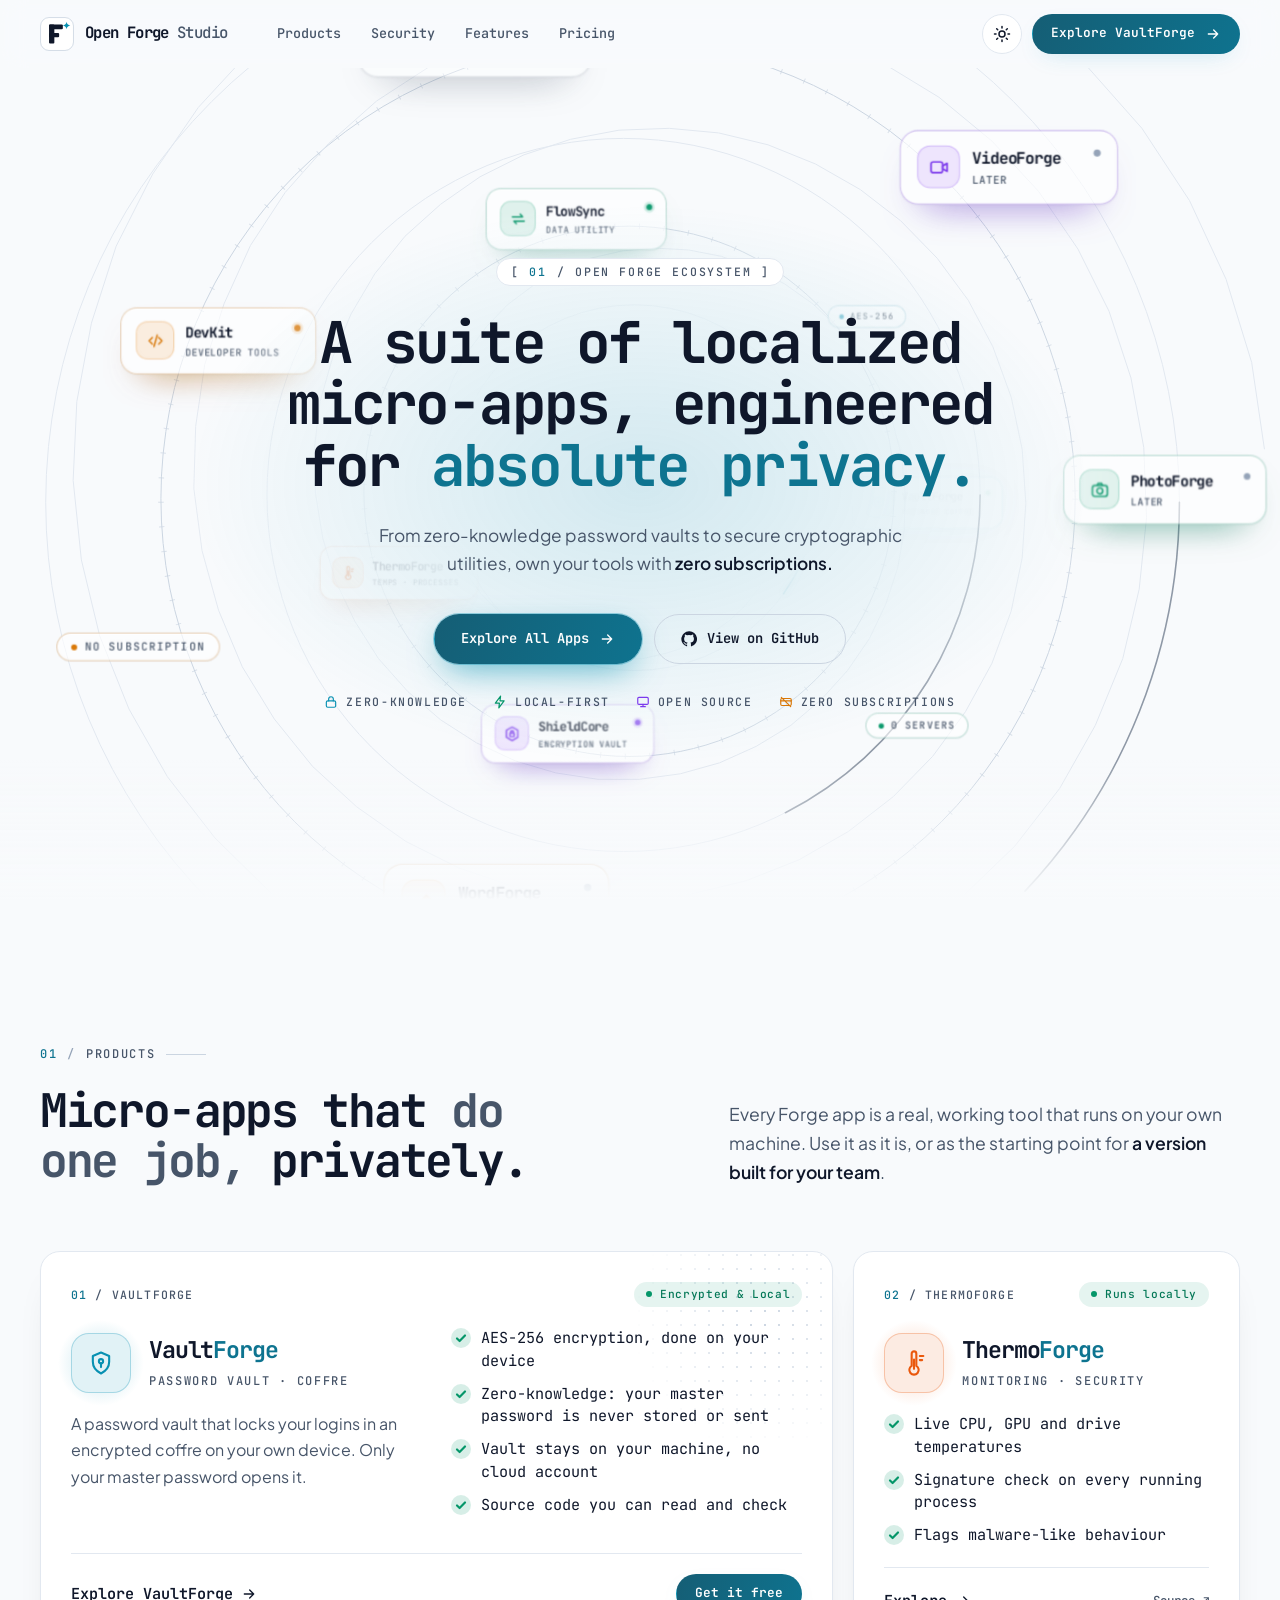
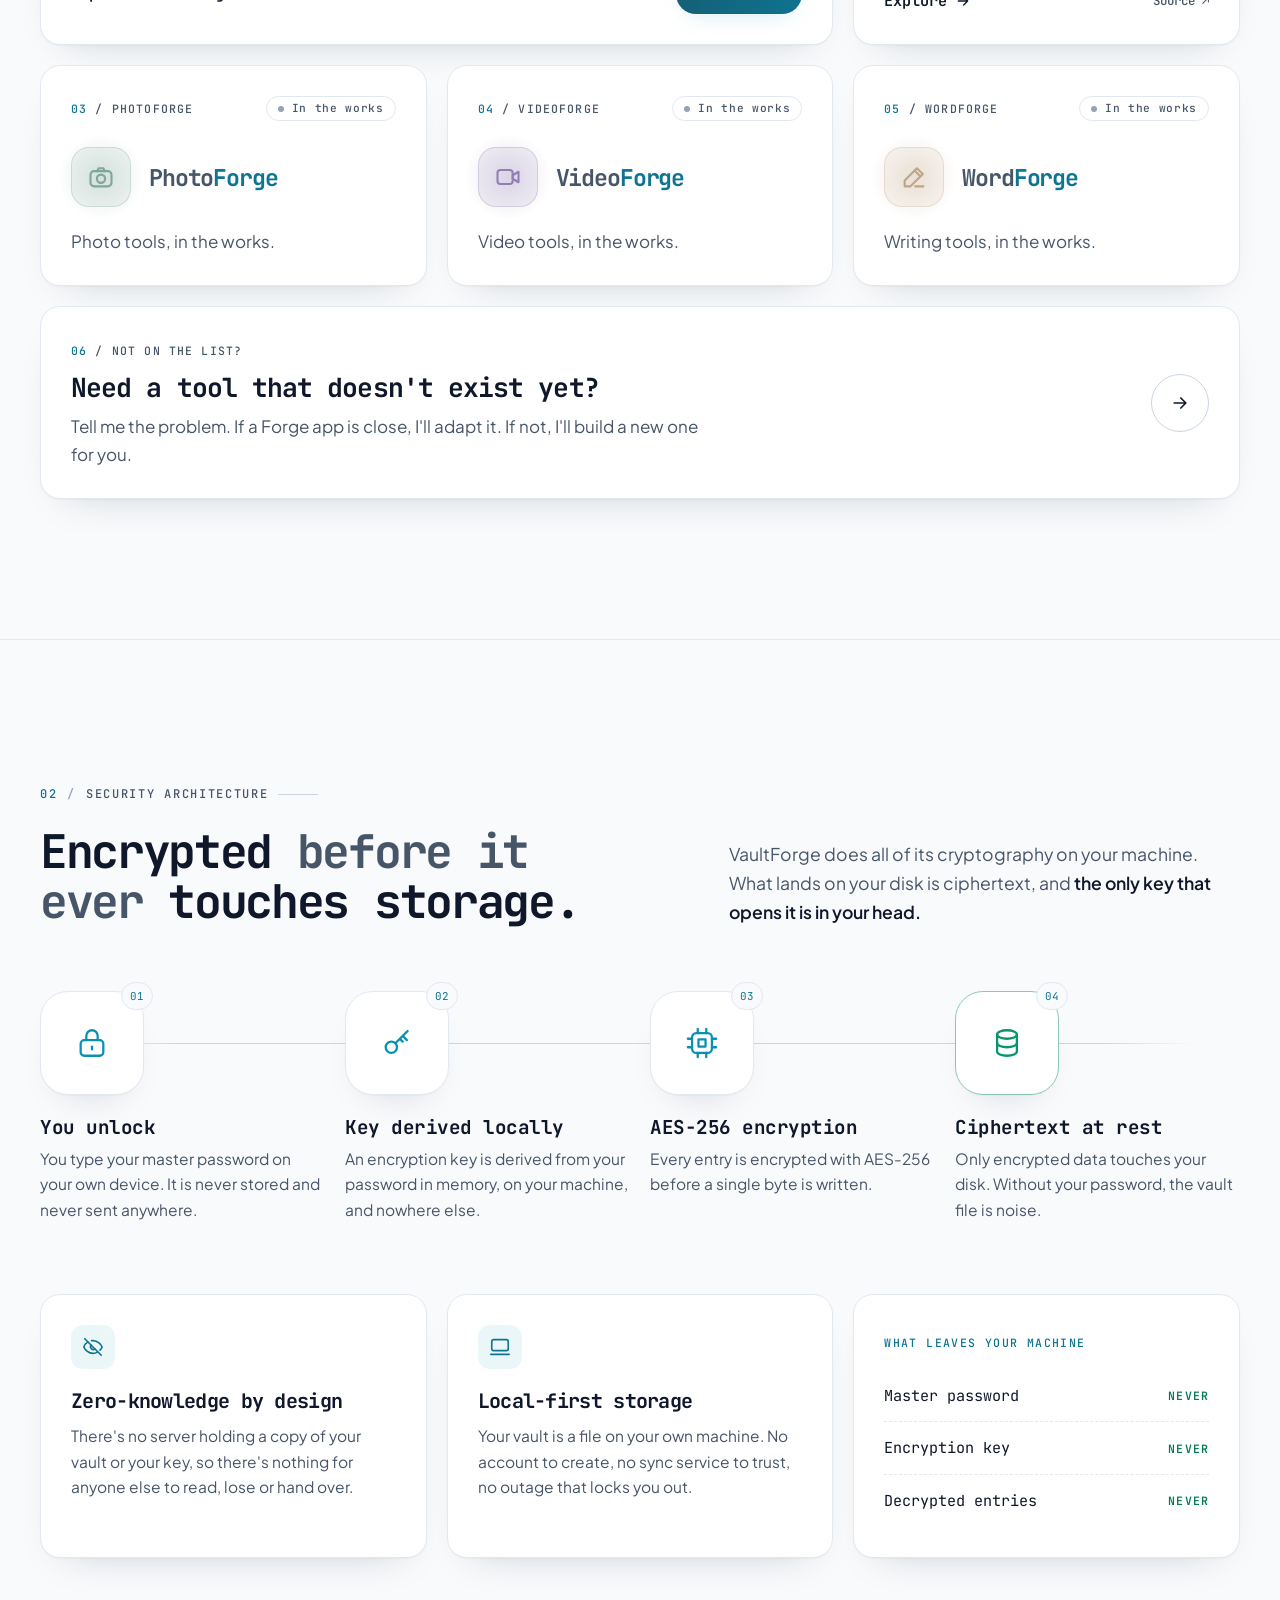
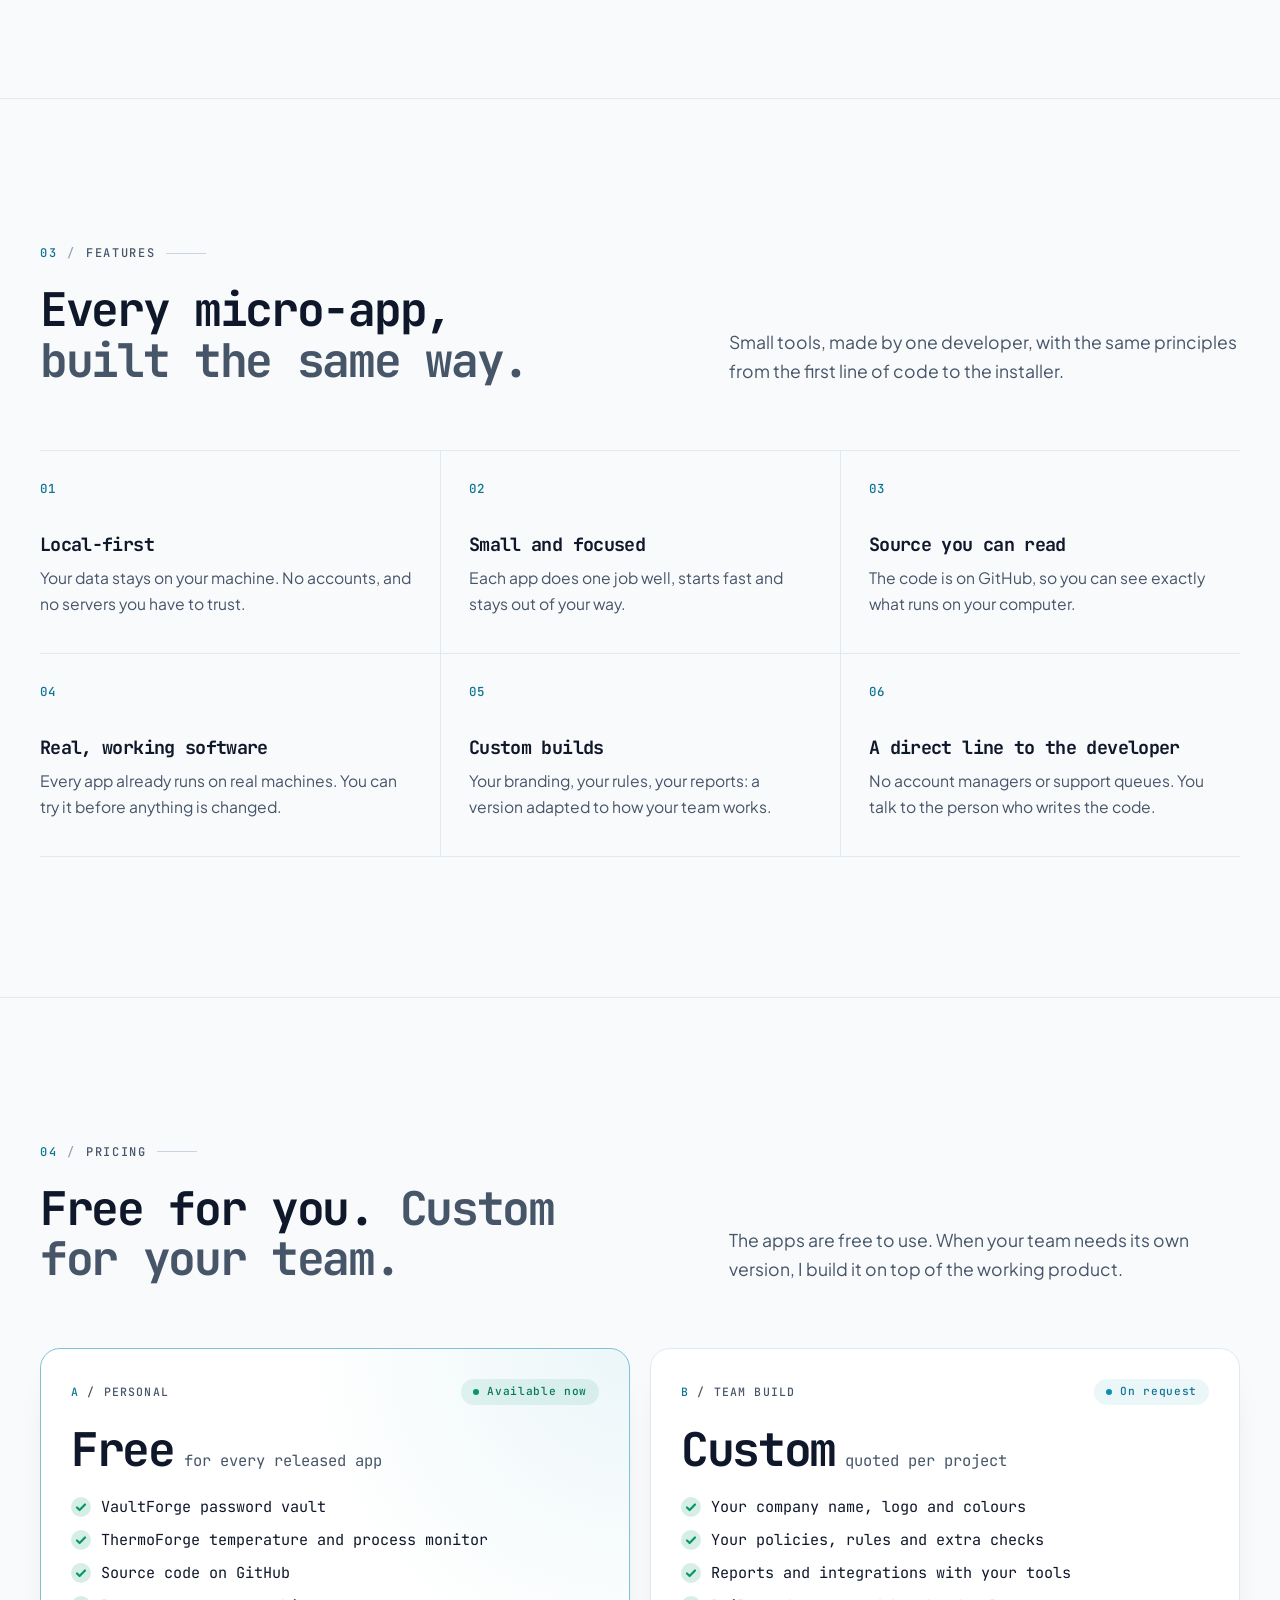
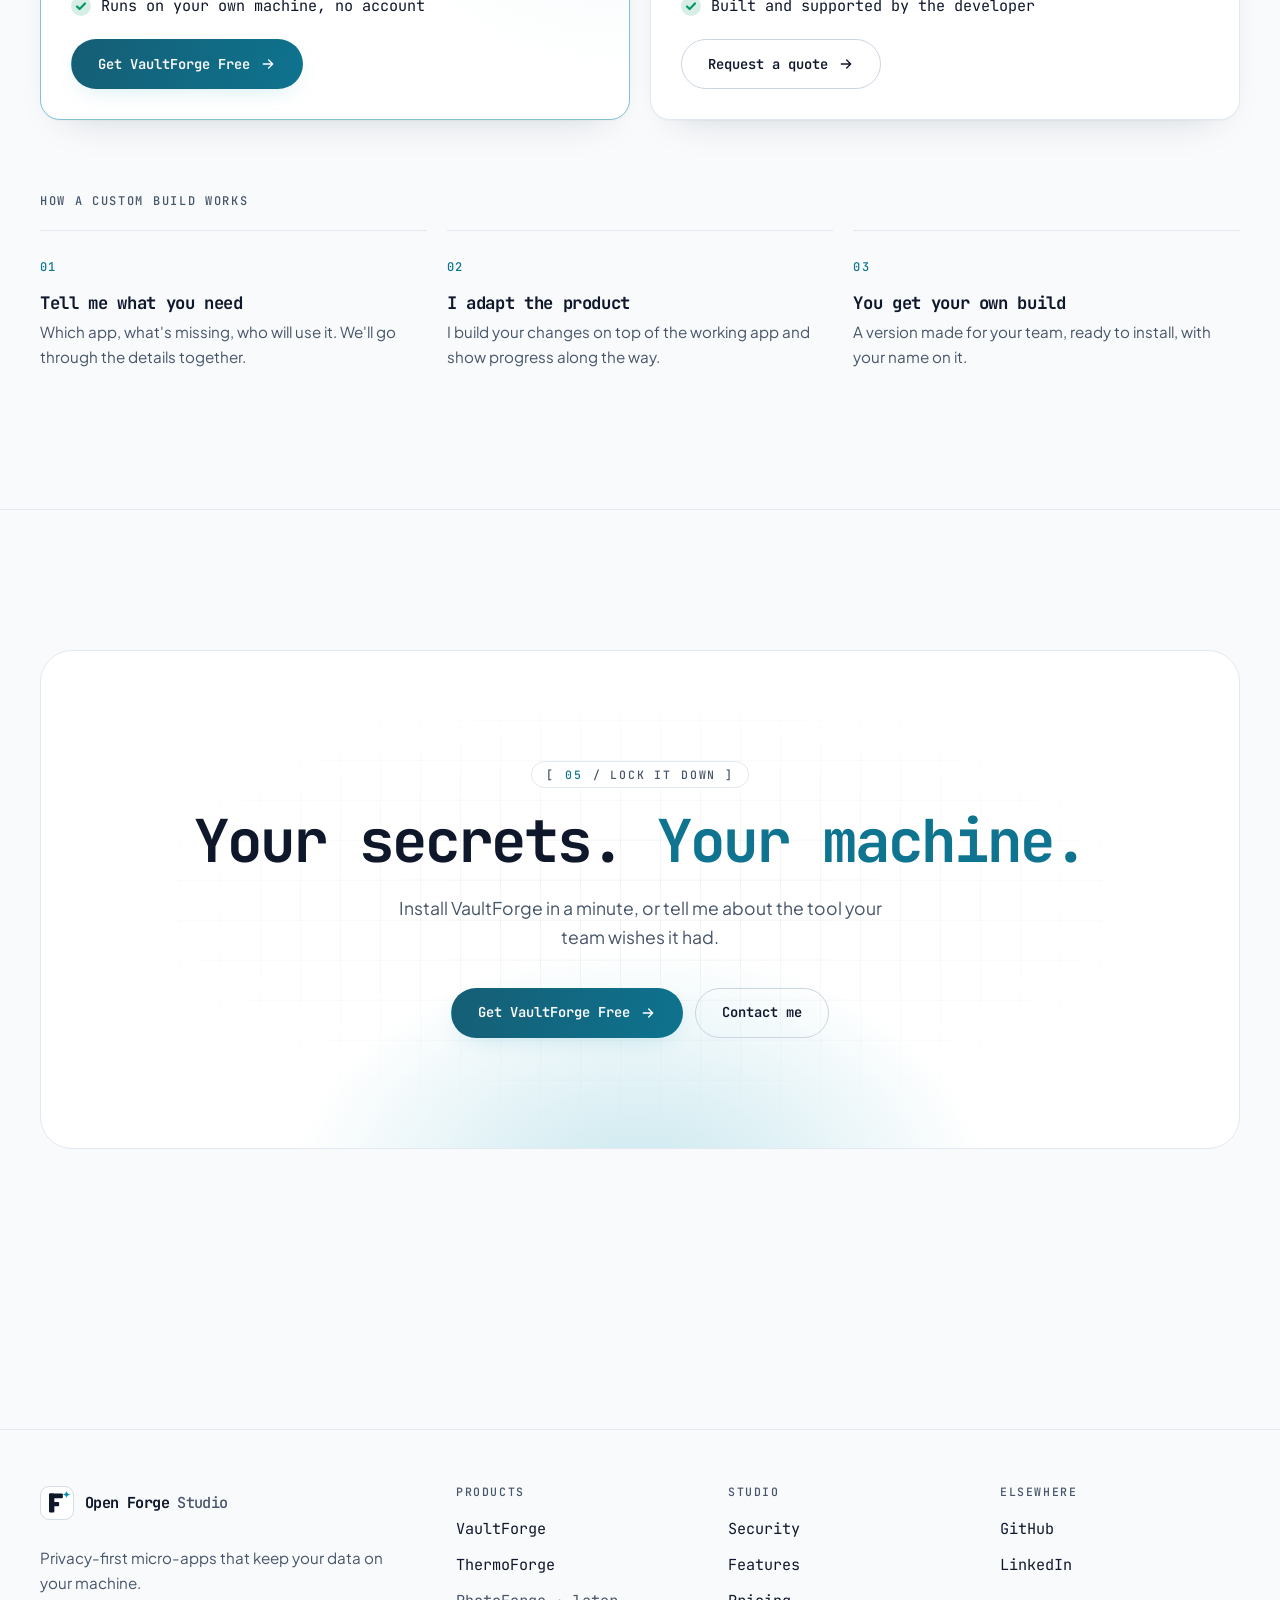
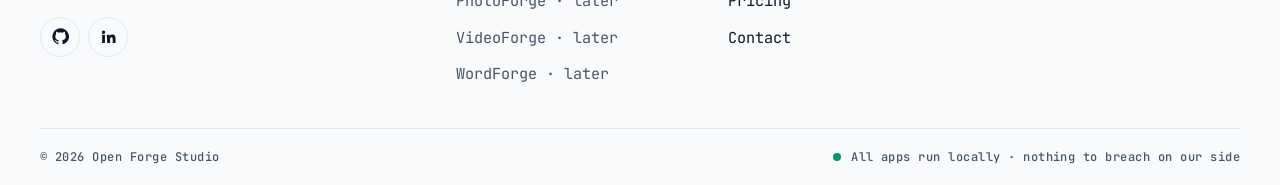
==== commit 2f8d7820: "redesign v2.0" ====
--- a/index.html
+++ b/index.html
@@ -1,18 +1,18 @@
 <!doctype html>
-<html lang="en">
+<html lang="en" data-theme="dark">
 <head>
   <meta charset="utf-8">
   <meta name="viewport" content="width=device-width, initial-scale=1">
-  <title>Open Forge Studio · Practical software, forged to fit</title>
-  <meta name="description" content="Open Forge Studio builds Windows desktop apps for monitoring, security and productivity, and customizes them for your team. Request a custom version.">
-  <meta name="theme-color" content="#15171C">
+  <title>Open Forge Studio · Privacy-first micro-apps</title>
+  <meta name="description" content="Open Forge Studio builds a suite of local-first micro-apps engineered for privacy: zero-knowledge, open source, and no subscriptions. Starting with VaultForge, a password vault encrypted with AES-256 on your own machine.">
+  <meta name="theme-color" content="#090D16">
   <link rel="canonical" href="https://gaaloulv36.github.io/open-forge-studio-website/">
 
   <!-- Social preview (LinkedIn, X, Slack…) -->
   <meta property="og:type" content="website">
   <meta property="og:site_name" content="Open Forge Studio">
-  <meta property="og:title" content="Open Forge Studio · Practical software, forged to fit">
-  <meta property="og:description" content="Desktop apps for monitoring, security and productivity, customized for your team.">
+  <meta property="og:title" content="Open Forge Studio · Privacy-first micro-apps">
+  <meta property="og:description" content="A suite of local-first micro-apps engineered for privacy. Zero-knowledge, open source, zero subscriptions.">
   <meta property="og:url" content="https://gaaloulv36.github.io/open-forge-studio-website/">
   <meta property="og:image" content="https://gaaloulv36.github.io/open-forge-studio-website/assets/img/og-default.png">
   <meta property="og:image:width" content="1200">
@@ -24,309 +24,396 @@
   <link rel="icon" href="assets/img/favicon-32.png" sizes="32x32" type="image/png">
   <link rel="apple-touch-icon" href="assets/img/apple-touch-icon.png">
 
+  <!-- Theme before first paint (saved choice, else system, else dark). script.js handles the toggle. -->
+  <script>(function(d){var t;try{t=localStorage.getItem("ofs-theme")}catch(e){}if(t!=="light"&&t!=="dark")t=matchMedia("(prefers-color-scheme: light)").matches?"light":"dark";d.setAttribute("data-theme",t);d.classList.add("js")})(document.documentElement)</script>
+
   <link rel="preconnect" href="https://fonts.googleapis.com">
   <link rel="preconnect" href="https://fonts.gstatic.com" crossorigin>
-  <link href="https://fonts.googleapis.com/css2?family=Inter:wght@400;500&family=Space+Grotesk:wght@400;500;700&family=Space+Mono:wght@400;700&display=swap" rel="stylesheet">
+  <link href="https://fonts.googleapis.com/css2?family=JetBrains+Mono:ital,wght@0,300..800;1,400..600&family=Plus+Jakarta+Sans:wght@400;500;600;700&display=swap" rel="stylesheet">
   <link rel="stylesheet" href="assets/css/styles.css">
-  <script src="assets/js/main.js" defer></script>
+  <script src="assets/js/script.js" defer></script>
 </head>
 <body>
   <a class="skip-link" href="#main">Skip to content</a>
 
   <!-- ============ Header ============ -->
   <header class="site-header">
-    <nav class="nav" aria-label="Main">
+    <div class="container nav">
       <a class="brand" href="./" aria-label="Open Forge Studio home">
-        <svg viewBox="0 0 64 64" aria-hidden="true"><rect width="64" height="64" rx="15" fill="#22252D"/><rect x="17" y="14" width="10" height="36" rx="2" fill="#F4F1EC"/><rect x="17" y="14" width="26" height="9" rx="2" fill="#F4F1EC"/><rect x="17" y="30" width="19" height="8" rx="2" fill="#F4F1EC"/><path d="M50 9C50.6 13.2 52.8 15.4 57 16 52.8 16.6 50.6 18.8 50 23 49.4 18.8 47.2 16.6 43 16 47.2 15.4 49.4 13.2 50 9Z" fill="#F2752B"/></svg>
-        <span class="wordmark"><span class="w-forge">Open Forge</span><span class="w-studio"> Studio</span></span>
+        <svg class="logo" viewBox="0 0 64 64" aria-hidden="true"><rect class="logo-bg" x="1" y="1" width="62" height="62" rx="16"/><g class="logo-f"><rect x="17" y="14" width="10" height="36" rx="2"/><rect x="17" y="14" width="26" height="9" rx="2"/><rect x="17" y="30" width="19" height="8" rx="2"/></g><path class="logo-spark" d="M50 9C50.6 13.2 52.8 15.4 57 16 52.8 16.6 50.6 18.8 50 23 49.4 18.8 47.2 16.6 43 16 47.2 15.4 49.4 13.2 50 9Z"/></svg>
+        <span>Open Forge <span class="studio">Studio</span></span>
       </a>
-      <ul class="nav-links hud">
-        <li><a href="./" aria-current="page">Home</a></li>
-        <li><a href="#products">Products</a></li>
-        <li><a href="#custom">Custom work</a></li>
-        <li><a href="#about">About</a></li>
-        <li><a href="contact/">Contact</a></li>
-      </ul>
-      <span class="nav-spacer"></span>
-      <a class="nav-meta hud" href="https://github.com/gaaloulv36" rel="noopener">
-        <svg viewBox="0 0 24 24" fill="currentColor" aria-hidden="true"><path d="M12 .5a11.5 11.5 0 0 0-3.64 22.41c.58.1.79-.25.79-.56v-2c-3.2.7-3.88-1.37-3.88-1.37-.52-1.33-1.28-1.69-1.28-1.69-1.05-.71.08-.7.08-.7 1.16.08 1.77 1.19 1.77 1.19 1.03 1.77 2.7 1.26 3.36.96.1-.75.4-1.26.73-1.55-2.55-.29-5.24-1.28-5.24-5.69 0-1.26.45-2.29 1.19-3.09-.12-.29-.52-1.46.11-3.05 0 0 .97-.31 3.17 1.18a11 11 0 0 1 5.77 0c2.2-1.49 3.17-1.18 3.17-1.18.63 1.59.23 2.76.11 3.05.74.8 1.19 1.83 1.19 3.09 0 4.42-2.7 5.39-5.26 5.68.41.36.78 1.06.78 2.14v3.17c0 .31.21.67.8.56A11.5 11.5 0 0 0 12 .5Z"/></svg>
-        GitHub
-      </a>
-      <a class="nav-cta" href="contact/">
-        Request a custom version
-        <svg viewBox="0 0 24 24" fill="none" stroke="currentColor" stroke-width="2" stroke-linecap="square" aria-hidden="true"><path d="M5 12h14M13 6l6 6-6 6"/></svg>
-      </a>
-      <button class="nav-toggle" type="button" aria-expanded="false" aria-controls="mobile-menu" aria-label="Open menu"><span></span></button>
-    </nav>
+      <nav aria-label="Main">
+        <ul class="nav-links">
+          <li><a href="#products">Products</a></li>
+          <li><a href="#security">Security</a></li>
+          <li><a href="#features">Features</a></li>
+          <li><a href="#pricing">Pricing</a></li>
+        </ul>
+      </nav>
+      <div class="nav-end">
+        <button class="icon-btn theme-toggle" type="button" aria-label="Switch theme">
+          <svg class="i-sun" viewBox="0 0 24 24" fill="none" stroke="currentColor" stroke-width="2" stroke-linecap="round" aria-hidden="true"><circle cx="12" cy="12" r="4"/><path d="M12 2v2M12 20v2M4.9 4.9l1.4 1.4M17.7 17.7l1.4 1.4M2 12h2M20 12h2M4.9 19.1l1.4-1.4M17.7 6.3l1.4-1.4"/></svg>
+          <svg class="i-moon" viewBox="0 0 24 24" fill="none" stroke="currentColor" stroke-width="2" stroke-linecap="round" stroke-linejoin="round" aria-hidden="true"><path d="M20 14.5A8 8 0 0 1 9.5 4a8 8 0 1 0 10.5 10.5Z"/></svg>
+        </button>
+        <a class="btn btn-primary btn-sm nav-cta" href="vaultforge/">
+          Explore VaultForge
+          <svg class="i-arrow" viewBox="0 0 24 24" fill="none" stroke="currentColor" stroke-width="2" stroke-linecap="round" stroke-linejoin="round" aria-hidden="true"><path d="M5 12h14M13 6l6 6-6 6"/></svg>
+        </a>
+        <button class="icon-btn nav-toggle" type="button" aria-expanded="false" aria-controls="mobile-menu" aria-label="Open menu"><span></span></button>
+      </div>
+    </div>
   </header>
   <div class="mobile-menu" id="mobile-menu">
-    <a href="#products">Products <span class="hud">01</span></a>
-    <a href="#custom">Custom work <span class="hud">02</span></a>
-    <a href="#about">About <span class="hud">03</span></a>
-    <a href="contact/">Contact <span class="hud">→</span></a>
-    <a class="btn btn-primary" href="contact/">Request a custom version</a>
+    <a href="#products">Products <span class="mono">01</span></a>
+    <a href="#security">Security <span class="mono">02</span></a>
+    <a href="#features">Features <span class="mono">03</span></a>
+    <a href="#pricing">Pricing <span class="mono">04</span></a>
+    <a href="contact/">Contact <span class="mono">→</span></a>
+    <a class="btn btn-primary" href="vaultforge/">Explore VaultForge</a>
   </div>
 
   <main id="main">
-    <!-- ============ Hero ============ -->
-    <section class="hero" aria-labelledby="hero-title">
-      <div class="frame">
-        <div class="hero-grid">
-          <div class="hero-copy">
-            <p class="hud-row hud reveal"><span class="live">Independent software studio</span><span>Windows desktop</span></p>
-            <h1 id="hero-title" class="reveal" style="--d:.05s">Practical software, <span class="ember">forged</span> to&nbsp;fit.</h1>
-            <p class="lead reveal" style="--d:.1s">I build desktop apps for monitoring, security and productivity, then adapt them to the way your team works: your branding, your checks, your reports.</p>
-            <div class="actions reveal" style="--d:.15s">
-              <a class="btn btn-primary" href="contact/">
-                Request a custom version
-                <svg class="arrow" viewBox="0 0 24 24" fill="none" stroke="currentColor" stroke-width="2" stroke-linecap="square" aria-hidden="true"><path d="M5 12h14M13 6l6 6-6 6"/></svg>
-              </a>
-              <a class="btn btn-line" href="#products">See the products</a>
-            </div>
-            <ul class="meta-row hud reveal" style="--d:.2s">
-              <li>Built by the developer you talk to</li>
-              <li>Your custom build is yours</li>
-            </ul>
-          </div>
-
-          <!-- Product catalogue -->
-          <div class="catalog reveal" style="--d:.1s" aria-label="Products">
-            <a class="cat-cell blueprint" href="thermoforge/">
-              <span class="hud"><span>01 · Monitoring</span><span class="status">Live</span></span>
-              <svg class="tile" viewBox="0 0 64 64" aria-hidden="true"><rect width="64" height="64" rx="15" fill="#22252D"/><g transform="translate(14 14) scale(1.5)" fill="none" stroke="#E8463A" stroke-width="2" stroke-linecap="round" stroke-linejoin="round"><path d="M10 4a2 2 0 0 1 4 0v10.5a4 4 0 1 1-4 0Z"/><path d="M12 9v8"/><path d="M17 6h3M17 9.5h2"/></g><path d="M51 7C51.5 10.5 53.5 12.5 57 13 53.5 13.5 51.5 15.5 51 19 50.5 15.5 48.5 13.5 45 13 48.5 12.5 50.5 10.5 51 7Z" fill="#F2752B"/></svg>
-              <span class="name wordmark"><span class="w-prod">Thermo</span><span class="w-forge">Forge</span></span>
-            </a>
-            <a class="cat-cell blueprint" href="vaultforge/">
-              <span class="hud"><span>02 · Security</span><span class="status">Live</span></span>
-              <svg class="tile" viewBox="0 0 64 64" aria-hidden="true"><rect width="64" height="64" rx="15" fill="#22252D"/><g transform="translate(14 14) scale(1.5)" fill="none" stroke="#3D8BFF" stroke-width="2" stroke-linecap="round" stroke-linejoin="round"><path d="M12 3l7 3v5c0 4.5-3 8-7 10-4-2-7-5.5-7-10V6z"/><circle cx="12" cy="10.5" r="1.8"/><path d="M12 12.3V15.5"/></g><path d="M51 7C51.5 10.5 53.5 12.5 57 13 53.5 13.5 51.5 15.5 51 19 50.5 15.5 48.5 13.5 45 13 48.5 12.5 50.5 10.5 51 7Z" fill="#F2752B"/></svg>
-              <span class="name wordmark"><span class="w-prod">Vault</span><span class="w-forge">Forge</span></span>
-            </a>
-            <div class="cat-cell blueprint is-soon">
-              <span class="hud"><span>03 · Photo</span><span class="status soon">Later</span></span>
-              <svg class="tile" viewBox="0 0 64 64" aria-hidden="true"><rect width="64" height="64" rx="15" fill="#22252D"/><g transform="translate(14 14) scale(1.5)" fill="none" stroke="#2FBF8F" stroke-width="2" stroke-linecap="round" stroke-linejoin="round"><rect x="3" y="7" width="18" height="13" rx="3"/><circle cx="12" cy="13.5" r="3.5"/><path d="M8.5 7l1.5-2.5h4L15.5 7"/></g><path d="M51 7C51.5 10.5 53.5 12.5 57 13 53.5 13.5 51.5 15.5 51 19 50.5 15.5 48.5 13.5 45 13 48.5 12.5 50.5 10.5 51 7Z" fill="#F2752B"/></svg>
-              <span class="name wordmark"><span class="w-prod">Photo</span><span class="w-forge">Forge</span></span>
-            </div>
-            <div class="cat-cell blueprint is-soon">
-              <span class="hud"><span>04 · Video</span><span class="status soon">Later</span></span>
-              <svg class="tile" viewBox="0 0 64 64" aria-hidden="true"><rect width="64" height="64" rx="15" fill="#22252D"/><g transform="translate(14 14) scale(1.5)" fill="none" stroke="#A970FF" stroke-width="2" stroke-linecap="round" stroke-linejoin="round"><rect x="3" y="6" width="13" height="12" rx="2.5"/><path d="M16 10.5l5-3v9l-5-3z"/></g><path d="M51 7C51.5 10.5 53.5 12.5 57 13 53.5 13.5 51.5 15.5 51 19 50.5 15.5 48.5 13.5 45 13 48.5 12.5 50.5 10.5 51 7Z" fill="#F2752B"/></svg>
-              <span class="name wordmark"><span class="w-prod">Video</span><span class="w-forge">Forge</span></span>
-            </div>
-            <div class="cat-cell blueprint is-soon">
-              <span class="hud"><span>05 · Writing</span><span class="status soon">Later</span></span>
-              <svg class="tile" viewBox="0 0 64 64" aria-hidden="true"><rect width="64" height="64" rx="15" fill="#22252D"/><g transform="translate(14 14) scale(1.5)" fill="none" stroke="#F2B33D" stroke-width="2" stroke-linecap="round" stroke-linejoin="round"><path d="M14.5 4.5l5 5L9 20H4v-5z"/><path d="M12.5 6.5l5 5"/><path d="M13 20h7"/></g><path d="M51 7C51.5 10.5 53.5 12.5 57 13 53.5 13.5 51.5 15.5 51 19 50.5 15.5 48.5 13.5 45 13 48.5 12.5 50.5 10.5 51 7Z" fill="#F2752B"/></svg>
-              <span class="name wordmark"><span class="w-prod">Word</span><span class="w-forge">Forge</span></span>
-            </div>
-            <a class="cat-cell blueprint" href="contact/?product=new">
-              <span class="hud"><span>06 · Custom</span><span class="status">On request</span></span>
-              <svg class="tile" viewBox="0 0 64 64" aria-hidden="true"><rect width="64" height="64" rx="15" fill="#22252D"/><rect x="17" y="14" width="10" height="36" rx="2" fill="#F4F1EC"/><rect x="17" y="14" width="26" height="9" rx="2" fill="#F4F1EC"/><rect x="17" y="30" width="19" height="8" rx="2" fill="#F4F1EC"/><path d="M50 9C50.6 13.2 52.8 15.4 57 16 52.8 16.6 50.6 18.8 50 23 49.4 18.8 47.2 16.6 43 16 47.2 15.4 49.4 13.2 50 9Z" fill="#F2752B"/></svg>
-              <span class="name wordmark"><span class="w-prod">Your build</span></span>
-            </a>
-          </div>
-        </div>
-      </div>
-    </section>
-
-    <!-- ============ Marquee ============ -->
-    <div class="marquee hud" aria-label="What Open Forge Studio works on">
-      <ul class="marquee-track">
-        <li>Temperature monitoring</li><li>Malware heuristics</li><li>Signature checks</li><li>Password vault</li>
-        <li>Windows desktop</li><li>Process inspection</li><li>C# / .NET</li><li>Custom builds</li>
-        <li>Company branding</li><li>Reports</li><li>Integrations</li>
-      </ul>
-      <ul class="marquee-track" aria-hidden="true">
-        <li>Temperature monitoring</li><li>Malware heuristics</li><li>Signature checks</li><li>Password vault</li>
-        <li>Windows desktop</li><li>Process inspection</li><li>C# / .NET</li><li>Custom builds</li>
-        <li>Company branding</li><li>Reports</li><li>Integrations</li>
-      </ul>
-    </div>
+    <!-- ============ Hero: the Open Forge ecosystem ============ -->
+    <!-- data-app = the app in the spotlight (script.js cycles vault > shield > flow > devkit); it recolours the hero -->
+    <section class="hero eco-hero" data-app="vault" aria-labelledby="hero-title">
+      <!-- Orbital field: rings + spiral, with product cards that script.js spirals outward from the centre -->
+      <div class="orbit" aria-hidden="true">
+        <svg class="orbit-lines" viewBox="-700 -700 1400 1400">
+          <circle class="ring" cx="0" cy="0" r="120"/><circle class="ring" cx="-6" cy="4" r="200"/><circle class="ring strong" cx="-12" cy="8" r="290"/><circle class="ring" cx="-18" cy="12" r="390"/><circle class="ring strong" cx="-24" cy="16" r="500"/><circle class="ring" cx="-30" cy="20" r="620"/>
+          <path class="spiral" d="M26 0 L29 4 L31 9 L32 14 L32 20 L31 26 L29 32 L26 39 L22 45 L16 50 L9 55 L2 58 L-7 61 L-16 62 L-25 62 L-35 61 L-45 57 L-55 52 L-64 46 L-73 38 L-80 28 L-86 18 L-91 6 L-93 -7 L-94 -21 L-93 -35 L-90 -49 L-85 -63 L-77 -76 L-68 -88 L-56 -100 L-43 -109 L-28 -117 L-11 -122 L6 -126 L24 -127 L42 -125 L61 -120 L79 -113 L96 -103 L111 -91 L125 -76 L137 -59 L147 -40 L154 -19 L158 3 L159 25 L157 48 L151 71 L143 93 L130 114 L115 133 L97 150 L76 165 L54 177 L29 185 L3 191 L-24 192 L-52 190 L-79 183 L-105 173 L-130 159 L-153 141 L-174 120 L-191 96 L-206 69 L-216 40 L-223 10 L-225 -21 L-223 -53 L-216 -85 L-204 -116 L-188 -145 L-168 -172 L-145 -196 L-117 -217 L-87 -234 L-54 -247 L-19 -255 L17 -258 L53 -256 L89 -249 L124 -236 L158 -219 L189 -197 L217 -171 L241 -140 L261 -106 L276 -69 L286 -31 L290 10 L289 51 L282 91 L269 131 L251 169 L227 204 L198 236 L165 264 L127 287 L87 305 L44 317 L-1 323 L-46 323 L-92 316 L-136 303 L-179 283 L-218 258 L-254 227 L-286 191 L-312 150 L-333 106 L-347 59 L-355 10 L-356 -40 L-350 -90 L-336 -139 L-316 -186 L-290 -230 L-257 -271 L-218 -306 L-175 -336 L-127 -360 L-76 -377 L-23 -387 L32 -389 L86 -384 L140 -371 L192 -350 L241 -322 L285 -288 L325 -247 L359 -201 L386 -150 L406 -95 L418 -38 L422 21 L418 81 L406 139 L385 196 L356 249 L320 298 L277 342 L228 380 L174 411 L116 434 L54 449 L-9 455 L-73 452 L-136 441 L-198 420 L-256 391 L-310 353 L-358 309 L-400 257 L-435 200 L-461 138 L-479 73 L-488 5 L-486 -63 L-476 -131 L-455 -197 L-426 -261 L-388 -319 L-341 -372 L-288 -419 L-228 -458 L-163 -488 L-94 -508 L-22 -519 L51 -520 L124 -511 L195 -491 L263 -462 L327 -423 L385 -375 L436 -320 L479 -257 L513 -189 L537 -116 L551 -40 L554 37 L546 115 L528 191 L498 264 L459 333 L410 396 L353 451 L288 499 L217 537 L140 564 L60 581 L-21 587 L-104 581 L-185 564 L-263 535 L-337 496 L-405 446 L-465 387 L-517 320 L-559 246 L-591 166 L-611 83 L-620 -4 L-616 -90 L-600 -176 L-573 -260 L-533 -339 L-483 -412 L-423 -477 L-354 -534 L-277 -581 L-194 -616 L-107 -640 L-16 -652 L75 -651 L166 -637 L254 -610 L338 -571 L417 -521 L487 -459 L549 -389 L601 -310 L641 -224 L669 -133 L683 -38"/>
+          <g class="spin"><circle class="ticks" r="290" cx="-12" cy="8"/></g>
+          <g class="spin rev"><circle class="ticks" r="500" cx="-24" cy="16"/></g>
+          <g class="spin"><circle class="arc" r="390" cx="-18" cy="12" pathLength="100" stroke-dasharray="16 84"/></g>
+          <g class="spin rev"><circle class="arc" r="620" cx="-30" cy="20" pathLength="100" stroke-dasharray="11 89"/></g>
+          <g class="spin fast"><circle class="arc glow" r="200" cx="-6" cy="4" pathLength="100" stroke-dasharray="9 91"/></g>
+        </svg>
+          <div class="orb-card" data-app="vault"><div class="orb-inner"><span class="orb-ic"><svg viewBox="0 0 24 24" fill="none" stroke="currentColor" stroke-width="1.9" stroke-linecap="round" stroke-linejoin="round"><path d="M12 3l7 3v5c0 4.5-3 8-7 10-4-2-7-5.5-7-10V6z"/><circle cx="12" cy="10.5" r="1.8"/><path d="M12 12.3V15.5"/></svg></span><span class="orb-text"><b>VaultForge</b><small>Password coffre</small></span><span class="orb-dot live"></span></div></div>
+          <div class="orb-card" data-app="thermo"><div class="orb-inner"><span class="orb-ic"><svg viewBox="0 0 24 24" fill="none" stroke="currentColor" stroke-width="1.9" stroke-linecap="round" stroke-linejoin="round"><path d="M10 4a2 2 0 0 1 4 0v10.5a4 4 0 1 1-4 0Z"/><path d="M12 9v8"/><path d="M17 6h3M17 9.5h2"/></svg></span><span class="orb-text"><b>ThermoForge</b><small>Temps · processes</small></span><span class="orb-dot live"></span></div></div>
+          <div class="orb-card chip" data-app="vault"><div class="orb-inner">AES-256</div></div>
+          <div class="orb-card" data-app="shield"><div class="orb-inner"><span class="orb-ic"><svg viewBox="0 0 24 24" fill="none" stroke="currentColor" stroke-width="1.9" stroke-linecap="round" stroke-linejoin="round"><path d="M12 2.5 20 7v10l-8 4.5L4 17V7z"/><rect x="9" y="11" width="6" height="5" rx="1"/><path d="M10 11V9.5a2 2 0 0 1 4 0V11"/></svg></span><span class="orb-text"><b>ShieldCore</b><small>Encryption vault</small></span><span class="orb-dot dev"></span></div></div>
+          <div class="orb-card" data-app="flow"><div class="orb-inner"><span class="orb-ic"><svg viewBox="0 0 24 24" fill="none" stroke="currentColor" stroke-width="1.9" stroke-linecap="round" stroke-linejoin="round"><path d="M4 9h14l-3.5-3.5M20 15H6l3.5 3.5"/></svg></span><span class="orb-text"><b>FlowSync</b><small>Data utility</small></span><span class="orb-dot dev"></span></div></div>
+          <div class="orb-card chip" data-app="flow"><div class="orb-inner">0 servers</div></div>
+          <div class="orb-card" data-app="devkit"><div class="orb-inner"><span class="orb-ic"><svg viewBox="0 0 24 24" fill="none" stroke="currentColor" stroke-width="1.9" stroke-linecap="round" stroke-linejoin="round"><path d="m8 8-4 4 4 4M16 8l4 4-4 4M14 5l-4 14"/></svg></span><span class="orb-text"><b>DevKit</b><small>Developer tools</small></span><span class="orb-dot dev"></span></div></div>
+          <div class="orb-card" data-app="photo"><div class="orb-inner"><span class="orb-ic"><svg viewBox="0 0 24 24" fill="none" stroke="currentColor" stroke-width="1.9" stroke-linecap="round" stroke-linejoin="round"><rect x="3" y="7" width="18" height="13" rx="3"/><circle cx="12" cy="13.5" r="3.5"/><path d="M8.5 7l1.5-2.5h4L15.5 7"/></svg></span><span class="orb-text"><b>PhotoForge</b><small>Later</small></span><span class="orb-dot"></span></div></div>
+          <div class="orb-card chip" data-app="devkit"><div class="orb-inner">No subscription</div></div>
+          <div class="orb-card" data-app="video"><div class="orb-inner"><span class="orb-ic"><svg viewBox="0 0 24 24" fill="none" stroke="currentColor" stroke-width="1.9" stroke-linecap="round" stroke-linejoin="round"><rect x="3" y="6" width="13" height="12" rx="2.5"/><path d="M16 10.5l5-3v9l-5-3z"/></svg></span><span class="orb-text"><b>VideoForge</b><small>Later</small></span><span class="orb-dot"></span></div></div>
+          <div class="orb-card" data-app="word"><div class="orb-inner"><span class="orb-ic"><svg viewBox="0 0 24 24" fill="none" stroke="currentColor" stroke-width="1.9" stroke-linecap="round" stroke-linejoin="round"><path d="M14.5 4.5l5 5L9 20H4v-5z"/><path d="M12.5 6.5l5 5"/><path d="M13 20h7"/></svg></span><span class="orb-text"><b>WordForge</b><small>Later</small></span><span class="orb-dot"></span></div></div>
+          <div class="orb-card" data-app="custom"><div class="orb-inner"><span class="orb-ic"><svg viewBox="0 0 24 24" fill="none" stroke="currentColor" stroke-width="1.9" stroke-linecap="round" stroke-linejoin="round"><path d="M12 3v4M12 17v4M3 12h4M17 12h4"/><circle cx="12" cy="12" r="3"/></svg></span><span class="orb-text"><b>Your build</b><small>Custom version</small></span><span class="orb-dot"></span></div></div>
+      </div>
+
+      <div class="container hero-center">
+        <p class="eyebrow slide-up">[ <b>01</b> / Open Forge ecosystem ]</p>
+        <h1 id="hero-title" class="slide-up" style="--d:.06s">A suite of localized <span class="nowrap">micro-apps,</span> engineered for <span class="accent-word">absolute privacy.</span></h1>
+        <p class="hero-sub slide-up" style="--d:.12s">From zero-knowledge password vaults to secure cryptographic utilities, own your tools with <strong>zero subscriptions.</strong></p>
+        <div class="actions slide-up" style="--d:.18s">
+          <a class="btn btn-primary" href="#products">
+            Explore All Apps
+            <svg class="i-arrow" viewBox="0 0 24 24" fill="none" stroke="currentColor" stroke-width="2" stroke-linecap="round" stroke-linejoin="round" aria-hidden="true"><path d="M5 12h14M13 6l6 6-6 6"/></svg>
+          </a>
+          <a class="btn btn-outline" href="https://github.com/gaaloulv36" rel="noopener">
+            <svg viewBox="0 0 24 24" fill="currentColor" aria-hidden="true"><path d="M12 .5a11.5 11.5 0 0 0-3.64 22.41c.58.1.79-.25.79-.56v-2c-3.2.7-3.88-1.37-3.88-1.37-.52-1.33-1.28-1.69-1.28-1.69-1.05-.71.08-.7.08-.7 1.16.08 1.77 1.19 1.77 1.19 1.03 1.77 2.7 1.26 3.36.96.1-.75.4-1.26.73-1.55-2.55-.29-5.24-1.28-5.24-5.69 0-1.26.45-2.29 1.19-3.09-.12-.29-.52-1.46.11-3.05 0 0 .97-.31 3.17 1.18a11 11 0 0 1 5.77 0c2.2-1.49 3.17-1.18 3.17-1.18.63 1.59.23 2.76.11 3.05.74.8 1.19 1.83 1.19 3.09 0 4.42-2.7 5.39-5.26 5.68.41.36.78 1.06.78 2.14v3.17c0 .31.21.67.8.56A11.5 11.5 0 0 0 12 .5Z"/></svg>
+            View on GitHub
+          </a>
+        </div>
+        <ul class="eco-meta slide-up" style="--d:.24s" aria-label="What every Open Forge app shares">
+          <li data-app="vault"><svg viewBox="0 0 24 24" fill="none" stroke="currentColor" stroke-width="2" stroke-linecap="round" stroke-linejoin="round" aria-hidden="true"><rect x="4" y="10" width="16" height="11" rx="2.5"/><path d="M8 10V7a4 4 0 0 1 8 0v3"/></svg>Zero-knowledge</li>
+          <li data-app="flow"><svg viewBox="0 0 24 24" fill="none" stroke="currentColor" stroke-width="2" stroke-linecap="round" stroke-linejoin="round" aria-hidden="true"><path d="M13 2 4 14h7l-1 8 9-12h-7z"/></svg>Local-first</li>
+          <li data-app="shield"><svg viewBox="0 0 24 24" fill="none" stroke="currentColor" stroke-width="2" stroke-linecap="round" stroke-linejoin="round" aria-hidden="true"><rect x="3" y="4" width="18" height="12" rx="2"/><path d="M8 20h8M12 16v4"/></svg>Open source</li>
+          <li data-app="devkit"><svg viewBox="0 0 24 24" fill="none" stroke="currentColor" stroke-width="2" stroke-linecap="round" stroke-linejoin="round" aria-hidden="true"><rect x="3" y="6" width="18" height="12" rx="2"/><path d="M3 10h18M4 4l16 16"/></svg>Zero subscriptions</li>
+        </ul>
+      </div>
+    </section>
 
     <!-- ============ 01 / Products ============ -->
     <section class="section" id="products" aria-labelledby="products-title">
-      <span class="rule-line" aria-hidden="true"></span>
-      <div class="frame">
-        <span class="tick tl" aria-hidden="true"></span><span class="tick tr" aria-hidden="true"></span>
-        <div class="bar hud"><p><span class="n">01</span><span class="sep">/</span>Products</p><p class="right">Real, working software</p></div>
-        <div class="section-intro">
-          <h2 id="products-title" class="reveal">Tools that <span class="soft">already</span> work.</h2>
-          <p class="reveal" style="--d:.06s">Every Forge product is a running app. Use it as it is, or use it as the starting point for <strong>a version built for your team</strong>.</p>
-        </div>
-
-        <div class="cells c-6">
-          <a class="card span-3 reveal" href="thermoforge/" style="--accent: var(--thermo)">
-            <div class="card-strip hud"><span>Monitoring · Security</span><span class="faint">01</span></div>
-            <div class="card-media blueprint">
-              <svg class="tile" viewBox="0 0 64 64" aria-hidden="true"><rect width="64" height="64" rx="15" fill="#22252D"/><g transform="translate(14 14) scale(1.5)" fill="none" stroke="#E8463A" stroke-width="2" stroke-linecap="round" stroke-linejoin="round"><path d="M10 4a2 2 0 0 1 4 0v10.5a4 4 0 1 1-4 0Z"/><path d="M12 9v8"/><path d="M17 6h3M17 9.5h2"/></g><path d="M51 7C51.5 10.5 53.5 12.5 57 13 53.5 13.5 51.5 15.5 51 19 50.5 15.5 48.5 13.5 45 13 48.5 12.5 50.5 10.5 51 7Z" fill="#F2752B"/></svg>
-            </div>
-            <div class="card-body">
-              <h3 class="wordmark"><span class="w-prod">Thermo</span><span class="w-forge">Forge</span></h3>
-              <p>Live PC temperatures, plus a process list that flags malware-like behaviour.</p>
-              <p class="hud">Windows 10 / 11 · C# / .NET 10</p>
-              <span class="card-link hud">Explore ThermoForge <svg viewBox="0 0 24 24" fill="none" stroke="currentColor" stroke-width="2" stroke-linecap="square" aria-hidden="true"><path d="M5 12h14M13 6l6 6-6 6"/></svg></span>
-            </div>
+      <div class="container">
+        <header class="section-head">
+          <div>
+            <p class="index-tag slide-up"><span class="n">01</span><span class="sep">/</span>Products</p>
+            <h2 id="products-title" class="slide-up" style="--d:.05s">Micro-apps that <span class="soft">do one job,</span> privately.</h2>
+          </div>
+          <p class="lead slide-up" style="--d:.1s">Every Forge app is a real, working tool that runs on your own machine. Use it as it is, or as the starting point for <strong>a version built for your team</strong>.</p>
+        </header>
+
+        <div class="product-grid">
+          <!-- VaultForge: the hero product -->
+          <article class="card product-card featured slide-up">
+            <div class="card-top">
+              <span class="index-badge"><span class="n">01</span> / VaultForge</span>
+              <span class="pill pill-success">Encrypted &amp; Local</span>
+            </div>
+            <div class="body">
+              <div>
+                <div class="head">
+                  <span class="app-icon tone-vault"><svg viewBox="0 0 24 24" fill="none" stroke="currentColor" stroke-width="1.8" stroke-linecap="round" stroke-linejoin="round" aria-hidden="true"><path d="M12 3l7 3v5c0 4.5-3 8-7 10-4-2-7-5.5-7-10V6z"/><circle cx="12" cy="10.5" r="1.8"/><path d="M12 12.3V15.5"/></svg></span>
+                  <div>
+                    <h3>Vault<span class="forge">Forge</span></h3>
+                    <p class="label">Password vault · Coffre</p>
+                  </div>
+                </div>
+                <p class="desc" style="margin-top:18px">A password vault that locks your logins in an encrypted coffre on your own device. Only your master password opens it.</p>
+              </div>
+              <ul class="checklist">
+                <li>AES-256 encryption, done on your device</li>
+                <li>Zero-knowledge: your master password is never stored or sent</li>
+                <li>Vault stays on your machine, no cloud account</li>
+                <li>Source code you can read and check</li>
+              </ul>
+            </div>
+            <div class="foot">
+              <a class="link-arrow" href="vaultforge/">Explore VaultForge <svg viewBox="0 0 24 24" fill="none" stroke="currentColor" stroke-width="2" stroke-linecap="round" stroke-linejoin="round" aria-hidden="true"><path d="M5 12h14M13 6l6 6-6 6"/></svg></a>
+              <a class="btn btn-primary btn-sm" href="vaultforge/#get">Get it free</a>
+            </div>
+          </article>
+
+          <!-- ThermoForge -->
+          <article class="card product-card slide-up" style="--d:.06s">
+            <div class="card-top">
+              <span class="index-badge"><span class="n">02</span> / ThermoForge</span>
+              <span class="pill pill-success">Runs locally</span>
+            </div>
+            <div class="head">
+              <span class="app-icon tone-thermo"><svg viewBox="0 0 24 24" fill="none" stroke="currentColor" stroke-width="1.8" stroke-linecap="round" stroke-linejoin="round" aria-hidden="true"><path d="M10 4a2 2 0 0 1 4 0v10.5a4 4 0 1 1-4 0Z"/><path d="M12 9v8"/><path d="M17 6h3M17 9.5h2"/></svg></span>
+              <div>
+                <h3>Thermo<span class="forge">Forge</span></h3>
+                <p class="label">Monitoring · Security</p>
+              </div>
+            </div>
+            <ul class="checklist">
+              <li>Live CPU, GPU and drive temperatures</li>
+              <li>Signature check on every running process</li>
+              <li>Flags malware-like behaviour</li>
+            </ul>
+            <div class="foot">
+              <a class="link-arrow" href="thermoforge/">Explore <svg viewBox="0 0 24 24" fill="none" stroke="currentColor" stroke-width="2" stroke-linecap="round" stroke-linejoin="round" aria-hidden="true"><path d="M5 12h14M13 6l6 6-6 6"/></svg></a>
+              <a class="link-ext" href="https://github.com/gaaloulv36/thermoforge" rel="noopener">Source ↗</a>
+            </div>
+          </article>
+
+          <!-- Coming later -->
+          <article class="card product-card compact is-soon slide-up">
+            <div class="card-top">
+              <span class="index-badge"><span class="n">03</span> / PhotoForge</span>
+              <span class="pill">In the works</span>
+            </div>
+            <div class="head">
+              <span class="app-icon tone-photo"><svg viewBox="0 0 24 24" fill="none" stroke="currentColor" stroke-width="1.8" stroke-linecap="round" stroke-linejoin="round" aria-hidden="true"><rect x="3" y="7" width="18" height="13" rx="3"/><circle cx="12" cy="13.5" r="3.5"/><path d="M8.5 7l1.5-2.5h4L15.5 7"/></svg></span>
+              <h3>Photo<span class="forge">Forge</span></h3>
+            </div>
+            <p>Photo tools, in the works.</p>
+          </article>
+          <article class="card product-card compact is-soon slide-up" style="--d:.06s">
+            <div class="card-top">
+              <span class="index-badge"><span class="n">04</span> / VideoForge</span>
+              <span class="pill">In the works</span>
+            </div>
+            <div class="head">
+              <span class="app-icon tone-video"><svg viewBox="0 0 24 24" fill="none" stroke="currentColor" stroke-width="1.8" stroke-linecap="round" stroke-linejoin="round" aria-hidden="true"><rect x="3" y="6" width="13" height="12" rx="2.5"/><path d="M16 10.5l5-3v9l-5-3z"/></svg></span>
+              <h3>Video<span class="forge">Forge</span></h3>
+            </div>
+            <p>Video tools, in the works.</p>
+          </article>
+          <article class="card product-card compact is-soon slide-up" style="--d:.12s">
+            <div class="card-top">
+              <span class="index-badge"><span class="n">05</span> / WordForge</span>
+              <span class="pill">In the works</span>
+            </div>
+            <div class="head">
+              <span class="app-icon tone-word"><svg viewBox="0 0 24 24" fill="none" stroke="currentColor" stroke-width="1.8" stroke-linecap="round" stroke-linejoin="round" aria-hidden="true"><path d="M14.5 4.5l5 5L9 20H4v-5z"/><path d="M12.5 6.5l5 5"/><path d="M13 20h7"/></svg></span>
+              <h3>Word<span class="forge">Forge</span></h3>
+            </div>
+            <p>Writing tools, in the works.</p>
+          </article>
+
+          <a class="card cta-card slide-up" href="contact/?product=new">
+            <div>
+              <span class="index-badge"><span class="n">06</span> / Not on the list?</span>
+              <h3>Need a tool that doesn't exist yet?</h3>
+              <p>Tell me the problem. If a Forge app is close, I'll adapt it. If not, I'll build a new one for you.</p>
+            </div>
+            <span class="arrow-box" aria-hidden="true"><svg viewBox="0 0 24 24" fill="none" stroke="currentColor" stroke-width="2" stroke-linecap="round" stroke-linejoin="round"><path d="M5 12h14M13 6l6 6-6 6"/></svg></span>
           </a>
-          <a class="card span-3 reveal" href="vaultforge/" style="--accent: var(--vault); --d:.06s">
-            <div class="card-strip hud"><span>Security · Passwords</span><span class="faint">02</span></div>
-            <div class="card-media blueprint">
-              <svg class="tile" viewBox="0 0 64 64" aria-hidden="true"><rect width="64" height="64" rx="15" fill="#22252D"/><g transform="translate(14 14) scale(1.5)" fill="none" stroke="#3D8BFF" stroke-width="2" stroke-linecap="round" stroke-linejoin="round"><path d="M12 3l7 3v5c0 4.5-3 8-7 10-4-2-7-5.5-7-10V6z"/><circle cx="12" cy="10.5" r="1.8"/><path d="M12 12.3V15.5"/></g><path d="M51 7C51.5 10.5 53.5 12.5 57 13 53.5 13.5 51.5 15.5 51 19 50.5 15.5 48.5 13.5 45 13 48.5 12.5 50.5 10.5 51 7Z" fill="#F2752B"/></svg>
-            </div>
-            <div class="card-body">
-              <h3 class="wordmark"><span class="w-prod">Vault</span><span class="w-forge">Forge</span></h3>
-              <p>A password manager that keeps your logins in an encrypted vault.</p>
-              <p class="hud"><span class="ph">[PLATFORM · TECH STACK]</span></p>
-              <span class="card-link hud">Explore VaultForge <svg viewBox="0 0 24 24" fill="none" stroke="currentColor" stroke-width="2" stroke-linecap="square" aria-hidden="true"><path d="M5 12h14M13 6l6 6-6 6"/></svg></span>
-            </div>
-          </a>
-
-          <div class="card is-soon span-2 reveal" style="--accent: var(--photo)">
-            <div class="card-strip hud"><span>Coming later</span><span class="faint">03</span></div>
-            <div class="card-body">
-              <h3 class="wordmark"><span class="w-prod">Photo</span><span class="w-forge">Forge</span></h3>
-              <p>Photo tools, in the works.</p>
-            </div>
-          </div>
-          <div class="card is-soon span-2 reveal" style="--accent: var(--video); --d:.05s">
-            <div class="card-strip hud"><span>Coming later</span><span class="faint">04</span></div>
-            <div class="card-body">
-              <h3 class="wordmark"><span class="w-prod">Video</span><span class="w-forge">Forge</span></h3>
-              <p>Video tools, in the works.</p>
-            </div>
-          </div>
-          <div class="card is-soon span-2 reveal" style="--accent: var(--word); --d:.1s">
-            <div class="card-strip hud"><span>Coming later</span><span class="faint">05</span></div>
-            <div class="card-body">
-              <h3 class="wordmark"><span class="w-prod">Word</span><span class="w-forge">Forge</span></h3>
-              <p>Writing tools, in the works.</p>
-            </div>
-          </div>
-
-          <a class="cta-cell span-all reveal" href="contact/?product=new">
-            <div>
-              <p class="hud">06 · Not on the list?</p>
-              <h3>Need a tool that doesn't exist yet?</h3>
-              <p>Tell me the problem. If a Forge product is close, I'll adapt it. If not, I'll build a new one for you.</p>
-            </div>
-            <span class="arrow-box" aria-hidden="true"><svg viewBox="0 0 24 24" fill="none" stroke="currentColor" stroke-width="2" stroke-linecap="square"><path d="M5 12h14M13 6l6 6-6 6"/></svg></span>
-          </a>
-        </div>
-      </div>
-    </section>
-
-    <!-- ============ 02 / Custom work ============ -->
-    <section class="section" id="custom" aria-labelledby="custom-title">
-      <span class="rule-line" aria-hidden="true"></span>
-      <div class="frame">
-        <span class="tick tl" aria-hidden="true"></span><span class="tick tr" aria-hidden="true"></span>
-        <div class="bar hud"><p><span class="n">02</span><span class="sep">/</span>Custom work</p><p class="right">Three steps</p></div>
-        <div class="section-intro">
-          <h2 id="custom-title" class="reveal">Your version <span class="soft">of the</span> tool.</h2>
-          <p class="reveal" style="--d:.06s">Off-the-shelf software makes you fit around it. A custom build starts from a working product and changes what matters to you.</p>
-        </div>
-
-        <div class="cells c-3">
-          <div class="cell reveal">
-            <p class="hud">Step</p>
-            <p class="big-n">01</p>
-            <h3>Tell me what you need</h3>
-            <p>Send a short message: which product, what's missing, who will use it. We'll go through the details together.</p>
-          </div>
-          <div class="cell reveal" style="--d:.06s">
-            <p class="hud">Step</p>
-            <p class="big-n">02</p>
-            <h3>I adapt the product</h3>
-            <p>I build your changes on top of the working app and show you progress along the way, so there are no surprises at the end.</p>
-          </div>
-          <div class="cell reveal" style="--d:.12s">
-            <p class="hud">Step</p>
-            <p class="big-n">03</p>
-            <h3>You get your own build</h3>
-            <p>You receive a version made for your team, ready to install, with your name on it rather than mine.</p>
-          </div>
-        </div>
-
-        <div class="cells c-4">
-          <div class="card-strip hud span-all"><span>What a custom version can include</span><span class="faint">Examples</span></div>
-          <div class="cell reveal">
-            <p class="hud">A</p>
-            <svg class="icon" viewBox="0 0 24 24" fill="none" stroke="currentColor" stroke-width="1.6" stroke-linecap="square" aria-hidden="true"><path d="M12 3l2.6 5.3 5.9.9-4.3 4.1 1 5.8L12 16.4 6.8 19.1l1-5.8L3.5 9.2l5.9-.9z"/></svg>
-            <h3>Your branding</h3>
-            <p>Your company name, logo and colours throughout the app and its installer.</p>
-          </div>
-          <div class="cell reveal" style="--d:.05s">
-            <p class="hud">B</p>
-            <svg class="icon" viewBox="0 0 24 24" fill="none" stroke="currentColor" stroke-width="1.6" stroke-linecap="square" aria-hidden="true"><path d="M12 3l7 3v5c0 4.5-3 8-7 10-4-2-7-5.5-7-10V6z"/><path d="m9 12 2 2 4-4"/></svg>
-            <h3>Extra checks</h3>
-            <p>Rules for your own environment: the programs you allow, the folders you watch, the limits you set.</p>
-          </div>
-          <div class="cell reveal" style="--d:.1s">
-            <p class="hud">C</p>
-            <svg class="icon" viewBox="0 0 24 24" fill="none" stroke="currentColor" stroke-width="1.6" stroke-linecap="square" aria-hidden="true"><path d="M14 3H6v18h12V7z"/><path d="M14 3v4h4M9 17v-3M12 17v-6M15 17v-2"/></svg>
-            <h3>Reports</h3>
-            <p>Exports and summaries in the format your team or your auditors already use.</p>
-          </div>
-          <div class="cell reveal" style="--d:.15s">
-            <p class="hud">D</p>
-            <svg class="icon" viewBox="0 0 24 24" fill="none" stroke="currentColor" stroke-width="1.6" stroke-linecap="square" aria-hidden="true"><path d="M9 7H6a3 3 0 0 0 0 6h3M15 7h3a3 3 0 0 1 0 6h-3M8 10h8M12 17v4"/></svg>
-            <h3>Integrations</h3>
-            <p>Connect the app to the tools you already run, such as your ticketing system, chat or internal services.</p>
-          </div>
-          <a class="cta-cell span-all reveal" href="contact/">
-            <div>
-              <p class="hud">Start here</p>
-              <h3>Request a custom version</h3>
-              <p>Describe what you need in a few lines. I'll reply with questions and a plan.</p>
-            </div>
-            <span class="arrow-box" aria-hidden="true"><svg viewBox="0 0 24 24" fill="none" stroke="currentColor" stroke-width="2" stroke-linecap="square"><path d="M5 12h14M13 6l6 6-6 6"/></svg></span>
-          </a>
-        </div>
-      </div>
-    </section>
-
-    <!-- ============ 03 / Why Open Forge Studio ============ -->
-    <section class="section" id="about" aria-labelledby="about-title">
-      <span class="rule-line" aria-hidden="true"></span>
-      <div class="frame">
-        <span class="tick tl" aria-hidden="true"></span><span class="tick tr" aria-hidden="true"></span>
-        <div class="bar hud"><p><span class="n">03</span><span class="sep">/</span>Why Open Forge Studio</p><p class="right">About</p></div>
-        <div class="section-intro">
-          <h2 id="about-title" class="reveal">One developer. <span class="soft">Real</span> software.</h2>
-          <p class="reveal" style="--d:.06s">Open Forge Studio is my independent studio. I design, build and support every product myself. <span class="ph">[ONE OR TWO SENTENCES ABOUT YOU: background, where you're based]</span></p>
-        </div>
-
-        <div class="cells c-3">
-          <div class="cell reveal">
-            <p class="hud">A</p>
+        </div>
+      </div>
+    </section>
+
+    <!-- ============ 02 / Security ============ -->
+    <section class="section" id="security" aria-labelledby="security-title">
+      <div class="container">
+        <header class="section-head">
+          <div>
+            <p class="index-tag slide-up"><span class="n">02</span><span class="sep">/</span>Security architecture</p>
+            <h2 id="security-title" class="slide-up" style="--d:.05s">Encrypted <span class="soft">before it ever</span> touches storage.</h2>
+          </div>
+          <p class="lead slide-up" style="--d:.1s">VaultForge does all of its cryptography on your machine. What lands on your disk is ciphertext, and <strong>the only key that opens it is in your head.</strong></p>
+        </header>
+
+        <div class="pipeline-wrap">
+        <span class="pipe-packet" aria-hidden="true"></span>
+        <ol class="pipeline">
+          <li class="pipe-step slide-up">
+            <div class="pipe-node"><span class="mono">01</span><svg viewBox="0 0 24 24" fill="none" stroke="currentColor" stroke-width="1.6" stroke-linecap="round" stroke-linejoin="round" aria-hidden="true"><rect x="4" y="10" width="16" height="11" rx="2.5"/><path d="M8 10V7a4 4 0 0 1 8 0v3"/><path d="M12 14.5v2"/></svg></div>
+            <h3>You unlock</h3>
+            <p>You type your master password on your own device. It is never stored and never sent anywhere.</p>
+          </li>
+          <li class="pipe-step slide-up" style="--d:.08s">
+            <div class="pipe-node"><span class="mono">02</span><svg viewBox="0 0 24 24" fill="none" stroke="currentColor" stroke-width="1.6" stroke-linecap="round" stroke-linejoin="round" aria-hidden="true"><circle cx="8" cy="15" r="4"/><path d="m10.8 12.2 8.7-8.7M16 7l3 3M14 9l2 2"/></svg></div>
+            <h3>Key derived locally</h3>
+            <p>An encryption key is derived from your password in memory, on your machine, and nowhere else.</p>
+          </li>
+          <li class="pipe-step slide-up" style="--d:.16s">
+            <div class="pipe-node"><span class="mono">03</span><svg viewBox="0 0 24 24" fill="none" stroke="currentColor" stroke-width="1.6" stroke-linecap="round" stroke-linejoin="round" aria-hidden="true"><rect x="5" y="5" width="14" height="14" rx="3"/><path d="M9.5 9.5h5v5h-5z"/><path d="M9 2v3M15 2v3M9 19v3M15 19v3M2 9h3M2 15h3M19 9h3M19 15h3"/></svg></div>
+            <h3>AES-256 encryption</h3>
+            <p>Every entry is encrypted with AES-256 before a single byte is written.</p>
+          </li>
+          <li class="pipe-step slide-up" style="--d:.24s">
+            <div class="pipe-node"><span class="mono">04</span><svg viewBox="0 0 24 24" fill="none" stroke="currentColor" stroke-width="1.6" stroke-linecap="round" stroke-linejoin="round" aria-hidden="true"><ellipse cx="12" cy="6" rx="7" ry="3"/><path d="M5 6v12c0 1.7 3.1 3 7 3s7-1.3 7-3V6"/><path d="M5 12c0 1.7 3.1 3 7 3s7-1.3 7-3"/></svg></div>
+            <h3>Ciphertext at rest</h3>
+            <p>Only encrypted data touches your disk. Without your password, the vault file is noise.</p>
+          </li>
+        </ol>
+        </div>
+
+        <div class="sec-grid">
+          <article class="card sec-card slide-up">
+            <span class="ic"><svg viewBox="0 0 24 24" fill="none" stroke="currentColor" stroke-width="1.8" stroke-linecap="round" stroke-linejoin="round" aria-hidden="true"><path d="M3 3l18 18"/><path d="M10.6 5.1A10 10 0 0 1 12 5c5 0 9 4.5 10 7-.4 1-1.2 2.3-2.4 3.5M6.4 6.4C4.2 7.8 2.7 10 2 12c1 2.5 5 7 10 7 1.8 0 3.4-.6 4.8-1.4"/><path d="M9.9 9.9a3 3 0 0 0 4.2 4.2"/></svg></span>
+            <h3>Zero-knowledge by design</h3>
+            <p>There's no server holding a copy of your vault or your key, so there's nothing for anyone else to read, lose or hand over.</p>
+          </article>
+          <article class="card sec-card slide-up" style="--d:.06s">
+            <span class="ic"><svg viewBox="0 0 24 24" fill="none" stroke="currentColor" stroke-width="1.8" stroke-linecap="round" stroke-linejoin="round" aria-hidden="true"><rect x="3" y="4" width="18" height="12" rx="2"/><path d="M2 20h20"/></svg></span>
+            <h3>Local-first storage</h3>
+            <p>Your vault is a file on your own machine. No account to create, no sync service to trust, no outage that locks you out.</p>
+          </article>
+          <article class="card sec-card slide-up" style="--d:.12s">
+            <p class="kicker">What leaves your machine</p>
+            <ul class="leak-table">
+              <li><span>Master password</span><span class="never">Never</span></li>
+              <li><span>Encryption key</span><span class="never">Never</span></li>
+              <li><span>Decrypted entries</span><span class="never">Never</span></li>
+            </ul>
+          </article>
+        </div>
+      </div>
+    </section>
+
+    <!-- ============ 03 / Features ============ -->
+    <section class="section" id="features" aria-labelledby="features-title">
+      <div class="container">
+        <header class="section-head">
+          <div>
+            <p class="index-tag slide-up"><span class="n">03</span><span class="sep">/</span>Features</p>
+            <h2 id="features-title" class="slide-up" style="--d:.05s">Every micro-app, <span class="soft">built the same way.</span></h2>
+          </div>
+          <p class="lead slide-up" style="--d:.1s">Small tools, made by one developer, with the same principles from the first line of code to the installer.</p>
+        </header>
+
+        <div class="modules">
+          <article class="module slide-up">
+            <span class="num">01</span>
+            <h3>Local-first</h3>
+            <p>Your data stays on your machine. No accounts, and no servers you have to trust.</p>
+          </article>
+          <article class="module slide-up" style="--d:.06s">
+            <span class="num">02</span>
+            <h3>Small and focused</h3>
+            <p>Each app does one job well, starts fast and stays out of your way.</p>
+          </article>
+          <article class="module slide-up" style="--d:.12s">
+            <span class="num">03</span>
+            <h3>Source you can read</h3>
+            <p>The code is on GitHub, so you can see exactly what runs on your computer.</p>
+          </article>
+          <article class="module slide-up">
+            <span class="num">04</span>
             <h3>Real, working software</h3>
-            <p>You start from an app that already runs on real machines, not from slides or a mock-up. You can see what it does before anything is changed.</p>
-          </div>
-          <div class="cell reveal" style="--d:.06s">
-            <p class="hud">B</p>
-            <h3>You own your custom build</h3>
-            <p>Your version is built for your team and belongs to you. <span class="ph">[YOUR TERMS: e.g. what's included, source code or not]</span></p>
-          </div>
-          <div class="cell reveal" style="--d:.12s">
-            <p class="hud">C</p>
-            <h3>Direct contact with the developer</h3>
+            <p>Every app already runs on real machines. You can try it before anything is changed.</p>
+          </article>
+          <article class="module slide-up" style="--d:.06s">
+            <span class="num">05</span>
+            <h3>Custom builds</h3>
+            <p>Your branding, your rules, your reports: a version adapted to how your team works.</p>
+          </article>
+          <article class="module slide-up" style="--d:.12s">
+            <span class="num">06</span>
+            <h3>A direct line to the developer</h3>
             <p>No account managers or support queues. You talk to the person who writes the code.</p>
-          </div>
-        </div>
+          </article>
+        </div>
+      </div>
+    </section>
+
+    <!-- ============ 04 / Pricing ============ -->
+    <section class="section" id="pricing" aria-labelledby="pricing-title">
+      <div class="container">
+        <header class="section-head">
+          <div>
+            <p class="index-tag slide-up"><span class="n">04</span><span class="sep">/</span>Pricing</p>
+            <h2 id="pricing-title" class="slide-up" style="--d:.05s">Free for you. <span class="soft">Custom for your team.</span></h2>
+          </div>
+          <p class="lead slide-up" style="--d:.1s">The apps are free to use. When your team needs its own version, I build it on top of the working product.</p>
+        </header>
+
+        <div class="pricing">
+          <article class="card price-card featured slide-up">
+            <div class="card-top">
+              <span class="index-badge"><span class="n">A</span> / Personal</span>
+              <span class="pill pill-success">Available now</span>
+            </div>
+            <div class="price"><b>Free</b><span>for every released app</span></div>
+            <ul class="checklist">
+              <li>VaultForge password vault</li>
+              <li>ThermoForge temperature and process monitor</li>
+              <li>Source code on GitHub</li>
+              <li>Runs on your own machine, no account</li>
+            </ul>
+            <a class="btn btn-primary" href="vaultforge/#get">
+              Get VaultForge Free
+              <svg class="i-arrow" viewBox="0 0 24 24" fill="none" stroke="currentColor" stroke-width="2" stroke-linecap="round" stroke-linejoin="round" aria-hidden="true"><path d="M5 12h14M13 6l6 6-6 6"/></svg>
+            </a>
+          </article>
+          <article class="card price-card slide-up" style="--d:.06s">
+            <div class="card-top">
+              <span class="index-badge"><span class="n">B</span> / Team build</span>
+              <span class="pill pill-accent">On request</span>
+            </div>
+            <div class="price"><b>Custom</b><span>quoted per project</span></div>
+            <ul class="checklist">
+              <li>Your company name, logo and colours</li>
+              <li>Your policies, rules and extra checks</li>
+              <li>Reports and integrations with your tools</li>
+              <li>Built and supported by the developer</li>
+            </ul>
+            <a class="btn btn-outline" href="contact/">
+              Request a quote
+              <svg class="i-arrow" viewBox="0 0 24 24" fill="none" stroke="currentColor" stroke-width="2" stroke-linecap="round" stroke-linejoin="round" aria-hidden="true"><path d="M5 12h14M13 6l6 6-6 6"/></svg>
+            </a>
+          </article>
+        </div>
+
+        <p class="steps-title label slide-up">How a custom build works</p>
+        <ol class="steps">
+          <li class="step slide-up"><span class="num">01</span><h4>Tell me what you need</h4><p>Which app, what's missing, who will use it. We'll go through the details together.</p></li>
+          <li class="step slide-up" style="--d:.06s"><span class="num">02</span><h4>I adapt the product</h4><p>I build your changes on top of the working app and show progress along the way.</p></li>
+          <li class="step slide-up" style="--d:.12s"><span class="num">03</span><h4>You get your own build</h4><p>A version made for your team, ready to install, with your name on it.</p></li>
+        </ol>
       </div>
     </section>
 
     <!-- ============ Closing CTA ============ -->
-    <section class="section" id="start" aria-labelledby="closing-title">
-      <span class="rule-line" aria-hidden="true"></span>
-      <div class="frame">
-        <span class="tick tl" aria-hidden="true"></span><span class="tick tr" aria-hidden="true"></span>
-        <div class="closing">
-          <p class="hud-row hud reveal"><span class="live">Custom versions</span><span>New tools</span><span>Reply from the developer</span></p>
-          <h2 id="closing-title" class="reveal" style="--d:.05s">Let's build <span class="ember">yours.</span></h2>
-          <p class="lead reveal" style="--d:.1s">Tell me which product you'd like to adapt, or describe the tool you wish you had.</p>
-          <div class="actions reveal" style="--d:.15s">
-            <a class="btn btn-primary" href="contact/">
-              Contact me
-              <svg class="arrow" viewBox="0 0 24 24" fill="none" stroke="currentColor" stroke-width="2" stroke-linecap="square" aria-hidden="true"><path d="M5 12h14M13 6l6 6-6 6"/></svg>
+    <section class="section cta-section" aria-labelledby="closing-title">
+      <div class="container">
+        <div class="cta-band slide-up">
+          <p class="eyebrow">[ <b>05</b> / Lock it down ]</p>
+          <h2 id="closing-title">Your secrets. <span class="accent">Your machine.</span></h2>
+          <p class="lead">Install VaultForge in a minute, or tell me about the tool your team wishes it had.</p>
+          <div class="actions">
+            <a class="btn btn-primary" href="vaultforge/#get">
+              Get VaultForge Free
+              <svg class="i-arrow" viewBox="0 0 24 24" fill="none" stroke="currentColor" stroke-width="2" stroke-linecap="round" stroke-linejoin="round" aria-hidden="true"><path d="M5 12h14M13 6l6 6-6 6"/></svg>
             </a>
-            <a class="btn btn-line" href="[YOUR LINKEDIN URL]" rel="noopener">Message me on LinkedIn</a>
+            <a class="btn btn-outline" href="contact/">Contact me</a>
           </div>
         </div>
       </div>
@@ -335,57 +422,51 @@
 
   <!-- ============ Footer ============ -->
   <footer class="site-footer">
-    <div class="frame">
-      <div class="cells footer-cells">
-        <div class="f-brand">
+    <div class="container">
+      <div class="footer-grid">
+        <div>
           <a class="brand" href="./" aria-label="Open Forge Studio home">
-            <svg viewBox="0 0 64 64" aria-hidden="true"><rect width="64" height="64" rx="15" fill="#22252D"/><rect x="17" y="14" width="10" height="36" rx="2" fill="#F4F1EC"/><rect x="17" y="14" width="26" height="9" rx="2" fill="#F4F1EC"/><rect x="17" y="30" width="19" height="8" rx="2" fill="#F4F1EC"/><path d="M50 9C50.6 13.2 52.8 15.4 57 16 52.8 16.6 50.6 18.8 50 23 49.4 18.8 47.2 16.6 43 16 47.2 15.4 49.4 13.2 50 9Z" fill="#F2752B"/></svg>
-            <span class="wordmark"><span class="w-forge">Open Forge</span><span class="w-studio"> Studio</span></span>
+            <svg class="logo" viewBox="0 0 64 64" aria-hidden="true"><rect class="logo-bg" x="1" y="1" width="62" height="62" rx="16"/><g class="logo-f"><rect x="17" y="14" width="10" height="36" rx="2"/><rect x="17" y="14" width="26" height="9" rx="2"/><rect x="17" y="30" width="19" height="8" rx="2"/></g><path class="logo-spark" d="M50 9C50.6 13.2 52.8 15.4 57 16 52.8 16.6 50.6 18.8 50 23 49.4 18.8 47.2 16.6 43 16 47.2 15.4 49.4 13.2 50 9Z"/></svg>
+            <span>Open Forge <span class="studio">Studio</span></span>
           </a>
-          <p>Practical software, forged to fit. Desktop apps for monitoring, security and productivity.</p>
-          <a class="email" href="mailto:[YOUR EMAIL]">[YOUR EMAIL]</a>
-        </div>
-        <div class="f-col">
+          <p>Privacy-first micro-apps that keep your data on your machine.</p>
+          <div class="social">
+            <a href="https://github.com/gaaloulv36" rel="noopener" aria-label="GitHub"><svg viewBox="0 0 24 24" fill="currentColor" aria-hidden="true"><path d="M12 .5a11.5 11.5 0 0 0-3.64 22.41c.58.1.79-.25.79-.56v-2c-3.2.7-3.88-1.37-3.88-1.37-.52-1.33-1.28-1.69-1.28-1.69-1.05-.71.08-.7.08-.7 1.16.08 1.77 1.19 1.77 1.19 1.03 1.77 2.7 1.26 3.36.96.1-.75.4-1.26.73-1.55-2.55-.29-5.24-1.28-5.24-5.69 0-1.26.45-2.29 1.19-3.09-.12-.29-.52-1.46.11-3.05 0 0 .97-.31 3.17 1.18a11 11 0 0 1 5.77 0c2.2-1.49 3.17-1.18 3.17-1.18.63 1.59.23 2.76.11 3.05.74.8 1.19 1.83 1.19 3.09 0 4.42-2.7 5.39-5.26 5.68.41.36.78 1.06.78 2.14v3.17c0 .31.21.67.8.56A11.5 11.5 0 0 0 12 .5Z"/></svg></a>
+            <a href="https://www.linkedin.com/in/med-amine-gaaloul-14100a192/" rel="noopener" aria-label="LinkedIn"><svg viewBox="0 0 24 24" fill="currentColor" aria-hidden="true"><path d="M4.98 3.5a2.5 2.5 0 1 1 0 5 2.5 2.5 0 0 1 0-5ZM3 9.5h4V21H3zM9.5 9.5h3.8v1.6h.05c.53-1 1.84-2.05 3.78-2.05 4.04 0 4.79 2.66 4.79 6.12V21h-4v-5.1c0-1.22-.02-2.78-1.7-2.78-1.7 0-1.96 1.33-1.96 2.7V21h-4z"/></svg></a>
+          </div>
+        </div>
+        <div>
           <h4>Products</h4>
           <ul>
+            <li><a href="vaultforge/">VaultForge</a></li>
             <li><a href="thermoforge/">ThermoForge</a></li>
-            <li><a href="vaultforge/">VaultForge</a></li>
             <li><span class="soon">PhotoForge · later</span></li>
             <li><span class="soon">VideoForge · later</span></li>
             <li><span class="soon">WordForge · later</span></li>
           </ul>
         </div>
-        <div class="f-col">
+        <div>
           <h4>Studio</h4>
           <ul>
-            <li><a href="#custom">Custom work</a></li>
-            <li><a href="#about">About</a></li>
+            <li><a href="#security">Security</a></li>
+            <li><a href="#features">Features</a></li>
+            <li><a href="#pricing">Pricing</a></li>
             <li><a href="contact/">Contact</a></li>
           </ul>
         </div>
-        <div class="f-col">
+        <div>
           <h4>Elsewhere</h4>
           <ul>
-            <li><a href="[YOUR LINKEDIN URL]" rel="noopener">LinkedIn</a></li>
             <li><a href="https://github.com/gaaloulv36" rel="noopener">GitHub</a></li>
-            <li><a href="mailto:[YOUR EMAIL]">Email</a></li>
+            <li><a href="https://www.linkedin.com/in/med-amine-gaaloul-14100a192/" rel="noopener">LinkedIn</a></li>
           </ul>
         </div>
       </div>
-      <div class="f-bottom hud">
+      <div class="footer-bottom">
         <span>© <span data-year>2026</span> Open Forge Studio</span>
-        <span>Built by the developer behind the products</span>
+        <span class="status-line"><i aria-hidden="true"></i>All apps run locally · nothing to breach on our side</span>
       </div>
     </div>
   </footer>
-
-  <!-- Side HUD (wide screens) -->
-  <div class="ruler" aria-hidden="true"></div>
-  <nav class="section-index hud" aria-label="Sections">
-    <a href="#products">Products</a>
-    <a href="#custom">Custom work</a>
-    <a href="#about">About</a>
-    <a href="#start">Get started</a>
-  </nav>
 </body>
 </html>
--- a/assets/css/styles.css
+++ b/assets/css/styles.css
@@ -1,590 +1,1124 @@
 /* ==========================================================================
    Open Forge Studio — shared styles
-   Brand colours and fonts come from the brand kit. Layout language: one framed
-   column, hairline rules, crosshair ticks, mono labels, square corners.
+   Theme tokens live at the top. Dark is the default; [data-theme="light"]
+   redefines the same tokens. Everything below reads tokens, never raw colours.
    ========================================================================== */
 
+:root,
+[data-theme="dark"] {
+  --bg: #090D16;            /* Obsidian */
+  --bg-soft: #0C1220;
+  --surface: #121A2B;       /* Deep slate cards */
+  --surface-2: #0F1626;
+  --border: #1E293B;
+  --border-strong: #334155;
+  --text: #F8FAFC;
+  --muted: #94A3B8;
+  --faint: #64748B;         /* decorative only, not body text */
+
+  --accent: #06B6D4;        /* Security cyan */
+  --accent-text: #22D3EE;
+  --accent-soft: rgba(6, 182, 212, 0.1);
+  --accent-glow: rgba(6, 182, 212, 0.35);
+  --on-accent: #03141A;
+  --btn-1: #06B6D4;
+  --btn-2: #22D3EE;
+  --btn-3: #67E8F9;
+
+  --success: #10B981;       /* Secured / active */
+  --success-text: #34D399;
+  --success-soft: rgba(16, 185, 129, 0.12);
+  --warn: #F59E0B;
+  --warn-text: #FBBF24;
+  --danger: #F43F5E;
+  --danger-text: #FB7185;
+
+  /* Product tones (icons only) */
+  --tone-vault: var(--accent);
+  --tone-thermo: #F97316;
+  --tone-photo: #10B981;
+  --tone-video: #A78BFA;
+  --tone-word: #F59E0B;
+
+  /* Ecosystem app accents (hero switcher) */
+  --app-vault: #06B6D4;   --app-vault-text: #22D3EE;
+  --app-shield: #8B5CF6;  --app-shield-text: #A78BFA;
+  --app-flow: #10B981;    --app-flow-text: #34D399;
+  --app-devkit: #F59E0B;  --app-devkit-text: #FBBF24;
+
+  --header-bg: rgba(9, 13, 22, 0.7);
+  --glass: rgba(18, 26, 43, 0.55);
+  --glass-border: rgba(148, 163, 184, 0.16);
+  --glass-shine: rgba(255, 255, 255, 0.06);
+  --grid-line: rgba(148, 163, 184, 0.055);
+  --shadow: 0 24px 48px -28px rgba(0, 0, 0, 0.9);
+  --shadow-lift: 0 0 0 1px rgba(6, 182, 212, 0.28), 0 22px 44px -22px rgba(6, 182, 212, 0.4);
+
+  color-scheme: dark;
+}
+
+[data-theme="light"] {
+  --bg: #F8FAFC;            /* Paper white */
+  --bg-soft: #F1F5F9;
+  --surface: #FFFFFF;
+  --surface-2: #F8FAFC;
+  --border: #E2E8F0;
+  --border-strong: #CBD5E1;
+  --text: #0F172A;          /* Charcoal */
+  --muted: #475569;
+  --faint: #94A3B8;
+
+  --accent: #0891B2;        /* Deep cyan */
+  --accent-text: #0E7490;   /* 5.4:1 on white, for small text */
+  --accent-soft: rgba(8, 145, 178, 0.08);
+  --accent-glow: rgba(8, 145, 178, 0.22);
+  --on-accent: #FFFFFF;
+  --btn-1: #155E75;
+  --btn-2: #0E7490;
+  --btn-3: #0891B2;
+
+  --success: #059669;
+  --success-text: #047857;
+  --success-soft: rgba(5, 150, 105, 0.1);
+  --warn: #D97706;
+  --warn-text: #B45309;
+  --danger: #E11D48;
+  --danger-text: #BE123C;
+
+  --tone-thermo: #EA580C;
+  --tone-photo: #059669;
+  --tone-video: #7C3AED;
+  --tone-word: #D97706;
+
+  --app-vault: #0891B2;   --app-vault-text: #0E7490;
+  --app-shield: #7C3AED;  --app-shield-text: #6D28D9;
+  --app-flow: #059669;    --app-flow-text: #047857;
+  --app-devkit: #D97706;  --app-devkit-text: #B45309;
+
+  --header-bg: rgba(248, 250, 252, 0.72);
+  --glass: rgba(255, 255, 255, 0.62);
+  --glass-border: rgba(15, 23, 42, 0.08);
+  --glass-shine: rgba(255, 255, 255, 0.7);
+  --grid-line: rgba(15, 23, 42, 0.045);
+  --shadow: 0 1px 2px rgba(15, 23, 42, 0.04), 0 18px 40px -26px rgba(15, 23, 42, 0.22);
+  --shadow-lift: 0 0 0 1px rgba(8, 145, 178, 0.3), 0 22px 44px -24px rgba(8, 145, 178, 0.35);
+
+  color-scheme: light;
+}
+
 :root {
-  /* Brand */
-  --bg: #15171c;          /* Charcoal */
-  --bg-raised: #1c1f26;
-  --bg-sunken: #101216;
-  --ink: #f4f1ec;         /* Ash */
-  --ink-soft: #c9ccd3;
-  --muted: #a3a7b0;
-  --faint: #8a8e98;       /* still 4.5:1 on charcoal */
-  --line: rgba(244, 241, 236, 0.12);
-  --line-strong: rgba(244, 241, 236, 0.32);
-  --ember: #f2752b;
-
-  /* Product accents */
-  --thermo: #e8463a;
-  --vault: #3d8bff;
-  --photo: #2fbf8f;
-  --video: #a970ff;
-  --word: #f2b33d;
-  --accent: var(--ember);   /* product pages override this on <body> */
-
-  --font-display: "Space Grotesk", system-ui, sans-serif;
-  --font-body: "Inter", system-ui, -apple-system, "Segoe UI", sans-serif;
-  --font-mono: "Space Mono", ui-monospace, "Cascadia Code", Consolas, monospace;
-
-  --frame: 1280px;
-  --pad: clamp(20px, 3.4vw, 40px);
-  --header-h: 56px;
-  --bar-h: 42px;
+  /* JetBrains Mono for headings, buttons and UI (--font-sans is an alias of it); Plus Jakarta Sans for paragraphs. */
+  --font-mono: "JetBrains Mono", ui-monospace, "Cascadia Code", "SF Mono", Consolas, monospace;
+  --font-sans: var(--font-mono);
+  --font-body: "Plus Jakarta Sans", "Inter", system-ui, -apple-system, "Segoe UI", sans-serif;
+
+  --container: 1200px;
+  --gutter: clamp(20px, 4vw, 40px);
+  --header-h: 68px;
+  --radius: 20px;
+  --radius-sm: 12px;
   --ease: cubic-bezier(0.2, 0.7, 0.2, 1);
-
-  color-scheme: dark;
+  --ease-spring: cubic-bezier(0.34, 1.56, 0.64, 1);
 }
 
 /* ---------- Base ---------- */
 *, *::before, *::after { box-sizing: border-box; }
 html {
   scroll-behavior: smooth;
-  scroll-padding-top: calc(var(--header-h) + var(--bar-h) + 8px);
+  scroll-padding-top: calc(var(--header-h) + 16px);
   -webkit-text-size-adjust: 100%;
 }
 body {
   margin: 0;
+  min-height: 100vh;
   background: var(--bg);
-  color: var(--ink);
-  font-family: var(--font-body);
-  font-size: 1.0625rem;
-  line-height: 1.6;
+  color: var(--text);
+  font-family: var(--font-sans);
+  font-size: 0.97rem;
+  line-height: 1.7;
   -webkit-font-smoothing: antialiased;
   overflow-x: hidden;
 }
 img, svg { display: block; max-width: 100%; }
 a { color: inherit; }
 p, figure { margin: 0; }
+/* Paragraphs keep the original text face; labels that are <p> set their own mono font */
+p { font-family: var(--font-body); font-size: 1.0625rem; line-height: 1.65; }
 h1, h2, h3, h4 {
   margin: 0;
-  font-family: var(--font-display);
-  font-weight: 500;
-  line-height: 1.02;
-  letter-spacing: -0.035em;
-  color: var(--ink);
+  font-weight: 700;
+  line-height: 1.08;
+  letter-spacing: -0.03em;
+  text-wrap: balance;
 }
 ul, ol { margin: 0; padding: 0; list-style: none; }
-::selection { background: var(--ember); color: var(--bg); }
-:focus-visible { outline: 2px solid var(--ember); outline-offset: 2px; }
+::selection { background: var(--accent); color: var(--on-accent); }
+:focus-visible { outline: 2px solid var(--accent); outline-offset: 3px; border-radius: 6px; }
 
 .skip-link {
   position: absolute; left: 12px; top: -100px; z-index: 100;
-  padding: 10px 14px; background: var(--ember); color: var(--bg);
-  font: 700 11px/1 var(--font-mono); letter-spacing: 0.12em; text-transform: uppercase;
-  text-decoration: none;
+  padding: 10px 16px; border-radius: 999px;
+  background: var(--accent); color: var(--on-accent);
+  font: 600 0.8rem/1 var(--font-mono); text-decoration: none;
 }
 .skip-link:focus { top: 12px; }
-
-/* ---------- Type helpers ---------- */
-.hud {
+.sr-only {
+  position: absolute; width: 1px; height: 1px; padding: 0; margin: -1px;
+  overflow: hidden; clip: rect(0 0 0 0); white-space: nowrap; border: 0;
+}
+
+/* Smooth colour change when the theme switches without View Transitions */
+.theme-fade, .theme-fade *, .theme-fade *::before, .theme-fade *::after {
+  transition: background-color 0.45s var(--ease), color 0.45s var(--ease),
+              border-color 0.45s var(--ease), fill 0.45s var(--ease), stroke 0.45s var(--ease) !important;
+}
+::view-transition-old(root), ::view-transition-new(root) { animation: none; mix-blend-mode: normal; }
+
+/* ---------- Layout + type helpers ---------- */
+.container { width: 100%; max-width: calc(var(--container) + 2 * var(--gutter)); margin-inline: auto; padding-inline: var(--gutter); }
+.mono { font-family: var(--font-mono); }
+.label {
   font-family: var(--font-mono);
-  font-size: 0.6875rem;          /* 11px */
-  font-weight: 400;
+  font-size: 0.75rem;
+  font-weight: 500;
   letter-spacing: 0.14em;
   text-transform: uppercase;
   line-height: 1.5;
 }
 .muted { color: var(--muted); }
-.faint { color: var(--faint); }
-
-.wordmark { font-family: var(--font-display); letter-spacing: -0.02em; white-space: nowrap; }
-.wordmark .w-prod { font-weight: 500; }
-.wordmark .w-forge { font-weight: 700; }
-.wordmark .w-studio { font-weight: 400; color: var(--muted); }
-
-/* ---------- Frame: the single bordered column everything sits in ---------- */
-.frame {
+.nowrap { white-space: nowrap; }
+.accent { color: var(--accent-text); }
+
+/* Numbered index tag: "02 / Products" */
+.index-tag {
+  display: inline-flex; align-items: center; gap: 10px;
+  font: 500 0.75rem/1 var(--font-mono);
+  letter-spacing: 0.14em; text-transform: uppercase;
+  color: var(--muted);
+}
+.index-tag .n { color: var(--accent-text); }
+.index-tag .sep { color: var(--faint); }
+.index-tag::after { content: ""; width: 40px; height: 1px; background: var(--border-strong); }
+
+/* Bracketed eyebrow: "[ 01 / SECURE MICRO-APPS ]" */
+.eyebrow {
+  display: inline-flex; align-items: center; gap: 10px;
+  padding: 7px 14px;
+  border: 1px solid var(--border);
+  border-radius: 999px;
+  background: var(--surface);
+  font: 500 0.72rem/1 var(--font-mono);
+  letter-spacing: 0.16em; text-transform: uppercase;
+  color: var(--muted);
+}
+.eyebrow b { color: var(--accent-text); font-weight: 500; }
+
+/* Status pills */
+.pill {
+  display: inline-flex; align-items: center; gap: 8px;
+  padding: 5px 11px;
+  border-radius: 999px;
+  border: 1px solid var(--border);
+  font: 500 0.7rem/1.2 var(--font-mono);
+  letter-spacing: 0.06em;
+  color: var(--muted);
+  white-space: nowrap;
+}
+.pill::before { content: ""; width: 6px; height: 6px; border-radius: 50%; background: var(--faint); flex: none; }
+.pill-success { color: var(--success-text); background: var(--success-soft); border-color: transparent; }
+.pill-success::before { background: var(--success); box-shadow: 0 0 0 0 var(--success); animation: ping 2.4s var(--ease) infinite; }
+.pill-accent { color: var(--accent-text); background: var(--accent-soft); border-color: transparent; }
+.pill-accent::before { background: var(--accent); }
+@keyframes ping {
+  0% { box-shadow: 0 0 0 0 color-mix(in srgb, var(--success) 60%, transparent); }
+  70%, 100% { box-shadow: 0 0 0 6px transparent; }
+}
+
+/* Placeholder marker: things the owner still needs to fill in */
+.ph {
+  color: var(--warn-text);
+  border: 1px dashed color-mix(in srgb, var(--warn) 60%, transparent);
+  background: color-mix(in srgb, var(--warn) 10%, transparent);
+  border-radius: 6px;
+  padding: 0 6px;
+}
+
+/* ---------- Buttons ---------- */
+.btn {
   position: relative;
-  max-width: var(--frame);
-  margin-inline: auto;
-  border-inline: 1px solid var(--line);
-}
-
-/* Crosshair tick where a rule meets the frame edge */
-.tick {
-  position: absolute;
-  width: 11px; height: 11px;
-  pointer-events: none;
-  z-index: 31;
-}
-.tick::before, .tick::after { content: ""; position: absolute; background: var(--line-strong); }
-.tick::before { width: 1px; top: 0; bottom: 0; left: 5px; }
-.tick::after { height: 1px; top: 5px; left: 0; right: 0; }
-.tick.tl { top: -6px; left: -6px; }
-.tick.tr { top: -6px; right: -6px; }
-@media (max-width: 1300px) { .tick { display: none; } }  /* frame touches the screen edge */
-
-/* ---------- Buttons: square, mono, uppercase ---------- */
-.btn {
-  display: inline-flex;
-  align-items: center;
-  justify-content: center;
-  gap: 10px;
-  height: 48px;
-  padding: 0 22px;
+  display: inline-flex; align-items: center; justify-content: center; gap: 10px;
+  height: 50px;
+  padding: 0 26px;
   border: 1px solid transparent;
-  font: 700 0.6875rem/1 var(--font-mono);
-  letter-spacing: 0.12em;
-  text-transform: uppercase;
+  border-radius: 999px;
+  font: 600 0.86rem/1 var(--font-sans);
+  letter-spacing: 0;
   text-decoration: none;
   white-space: nowrap;
   cursor: pointer;
-  transition: background-color 0.15s, color 0.15s, border-color 0.15s;
-}
-.btn svg { width: 14px; height: 14px; flex: none; transition: transform 0.2s var(--ease); }
-.btn:hover svg.arrow { transform: translateX(3px); }
-.btn-primary { background: var(--ember); color: var(--bg); }
-.btn-primary:hover { background: var(--ink); }
-.btn-line { background: var(--bg); color: var(--ink); border-color: var(--line-strong); }
-.btn-line:hover { background: var(--ink); color: var(--bg); border-color: var(--ink); }
+  transition: transform 0.18s var(--ease-spring), background-position 0.6s var(--ease),
+              background-color 0.2s, border-color 0.2s, color 0.2s, box-shadow 0.3s var(--ease);
+}
+.btn svg { width: 16px; height: 16px; flex: none; transition: transform 0.25s var(--ease); }
+.btn:hover svg.i-arrow { transform: translateX(3px); }
+.btn:active { transform: scale(0.96); }
 .btn:disabled { opacity: 0.6; cursor: progress; }
+.btn-primary {
+  color: var(--on-accent);
+  background-image: linear-gradient(110deg, var(--btn-1) 0%, var(--btn-2) 50%, var(--btn-3) 100%);
+  background-size: 220% 100%;
+  background-position: 0% 0;
+  box-shadow: 0 8px 24px -10px var(--accent-glow);
+}
+.btn-primary:hover { background-position: 100% 0; box-shadow: 0 12px 30px -10px var(--accent-glow); }
+.btn-outline { color: var(--text); background: transparent; border-color: var(--border-strong); }
+.btn-outline:hover { border-color: var(--accent); color: var(--accent-text); background: var(--accent-soft); }
+.btn-sm { height: 40px; padding: 0 18px; font-size: 0.8rem; }
+
+/* Text link with arrow */
+.link-arrow {
+  display: inline-flex; align-items: center; gap: 8px;
+  font-weight: 600; font-size: 0.95rem;
+  color: var(--text);
+  text-decoration: none;
+}
+.link-arrow svg { width: 16px; height: 16px; transition: transform 0.25s var(--ease); }
+.link-arrow:hover { color: var(--accent-text); }
+.link-arrow:hover svg { transform: translateX(4px); }
+.link-ext { font: 500 0.78rem/1 var(--font-mono); color: var(--muted); text-decoration: none; }
+.link-ext:hover { color: var(--accent-text); }
+
+/* ---------- Logo ---------- */
+.logo { width: 34px; height: 34px; flex: none; }
+.logo-bg { fill: var(--surface); stroke: var(--border-strong); stroke-width: 1.5; }
+.logo-f { fill: var(--text); }
+.logo-spark { fill: var(--accent); transform-origin: 50px 16px; transition: transform 0.6s var(--ease-spring); }
+.brand:hover .logo-spark { transform: rotate(90deg) scale(1.15); }
+.brand {
+  display: inline-flex; align-items: center; gap: 11px;
+  text-decoration: none;
+  font-weight: 700; font-size: 0.98rem; letter-spacing: -0.04em;
+  white-space: nowrap;
+}
+.brand .studio { font-weight: 500; color: var(--muted); }
 
 /* ---------- Header ---------- */
 .site-header {
-  position: sticky;
-  top: 0;
-  z-index: 50;
+  position: sticky; top: 0; z-index: 50;
   height: var(--header-h);
-  background: rgba(21, 23, 28, 0.86);
-  backdrop-filter: blur(12px);
-  -webkit-backdrop-filter: blur(12px);
-  border-bottom: 1px solid var(--line);
-}
-.nav { display: flex; align-items: stretch; height: 100%; }
-.brand {
-  display: inline-flex;
-  align-items: center;
-  gap: 10px;
-  padding: 0 22px 0 var(--pad);
-  text-decoration: none;
-  font-size: 1.05rem;
-  border-right: 1px solid var(--line);
-}
-.brand svg { width: 28px; height: 28px; }
-.nav-links { display: flex; align-items: center; gap: 2px; padding: 0 14px; }
+  background: var(--header-bg);
+  backdrop-filter: blur(12px) saturate(1.4);
+  -webkit-backdrop-filter: blur(12px) saturate(1.4);
+  border-bottom: 1px solid transparent;
+  transition: border-color 0.3s, background-color 0.3s;
+}
+.site-header.is-scrolled { border-bottom-color: var(--border); }
+.nav { display: flex; align-items: center; gap: 8px; height: 100%; }
+.nav-links { display: flex; align-items: center; gap: 2px; margin-left: 28px; }
 .nav-links a {
   display: inline-block;
-  padding: 6px 10px;
+  padding: 8px 14px;
+  border-radius: 999px;
   color: var(--muted);
+  font-size: 0.84rem; font-weight: 500;
   text-decoration: none;
-  transition: color 0.15s, background-color 0.15s;
-}
-.nav-links a:hover { color: var(--ink); }
-.nav-links a[aria-current="page"] { background: var(--ink); color: var(--bg); }
-.nav-spacer { flex: 1; }
-.nav-meta { display: flex; align-items: center; gap: 8px; padding: 0 18px; border-left: 1px solid var(--line); color: var(--faint); text-decoration: none; }
-.nav-meta:hover { color: var(--ink); }
-.nav-meta svg { width: 15px; height: 15px; }
-.nav-cta {
-  display: inline-flex;
-  align-items: center;
-  gap: 10px;
-  padding: 0 var(--pad) 0 24px;
-  background: var(--ember);
-  color: var(--bg);
-  font: 700 0.6875rem/1 var(--font-mono);
-  letter-spacing: 0.12em;
-  text-transform: uppercase;
-  text-decoration: none;
-  transition: background-color 0.15s;
-}
-.nav-cta:hover { background: var(--ink); }
-.nav-cta svg { width: 14px; height: 14px; }
-
-.nav-toggle {
-  display: none;
-  width: var(--header-h);
-  margin-left: auto;
-  border: 0;
-  border-left: 1px solid var(--line);
-  background: transparent;
-  color: var(--ink);
+  transition: color 0.2s, background-color 0.2s;
+}
+.nav-links a:hover { color: var(--text); background: var(--accent-soft); }
+.nav-links a.is-active { color: var(--text); }
+.nav-links a.is-active::after {
+  content: ""; display: block; height: 2px; width: 14px; margin: 3px auto -5px;
+  border-radius: 2px; background: var(--accent);
+}
+.nav-end { margin-left: auto; display: flex; align-items: center; gap: 10px; }
+
+.icon-btn {
+  position: relative;
+  width: 40px; height: 40px;
+  display: inline-grid; place-items: center;
+  border: 1px solid var(--border);
+  border-radius: 999px;
+  background: var(--surface);
+  color: var(--text);
   cursor: pointer;
-  align-items: center;
-  justify-content: center;
-}
+  transition: border-color 0.2s, transform 0.18s var(--ease-spring), background-color 0.2s;
+}
+.icon-btn:hover { border-color: var(--accent); }
+.icon-btn:active { transform: scale(0.92); }
+
+/* Sun / moon toggle: icons swap with a spin */
+.theme-toggle svg {
+  position: absolute; width: 18px; height: 18px;
+  transition: transform 0.5s var(--ease-spring), opacity 0.3s var(--ease);
+}
+.theme-toggle .i-sun { opacity: 0; transform: rotate(-90deg) scale(0.4); }
+.theme-toggle .i-moon { opacity: 1; transform: none; }
+[data-theme="light"] .theme-toggle .i-sun { opacity: 1; transform: none; }
+[data-theme="light"] .theme-toggle .i-moon { opacity: 0; transform: rotate(90deg) scale(0.4); }
+
+.nav-toggle { display: none; }
 .nav-toggle span, .nav-toggle span::before, .nav-toggle span::after {
-  display: block; width: 18px; height: 1.5px; background: currentColor; position: relative;
-  transition: transform 0.25s var(--ease), background-color 0.2s;
+  display: block; width: 16px; height: 1.5px; border-radius: 2px; background: currentColor; position: relative;
+  transition: transform 0.3s var(--ease), background-color 0.2s;
 }
 .nav-toggle span::before, .nav-toggle span::after { content: ""; position: absolute; left: 0; }
-.nav-toggle span::before { top: -6px; }
-.nav-toggle span::after { top: 6px; }
+.nav-toggle span::before { top: -5px; }
+.nav-toggle span::after { top: 5px; }
 .nav-toggle[aria-expanded="true"] span { background: transparent; }
-.nav-toggle[aria-expanded="true"] span::before { transform: translateY(6px) rotate(45deg); }
-.nav-toggle[aria-expanded="true"] span::after { transform: translateY(-6px) rotate(-45deg); }
+.nav-toggle[aria-expanded="true"] span::before { transform: translateY(5px) rotate(45deg); }
+.nav-toggle[aria-expanded="true"] span::after { transform: translateY(-5px) rotate(-45deg); }
 
 .mobile-menu { display: none; }
 
-@media (max-width: 960px) {
-  .nav-links, .nav-meta, .nav .nav-cta, .nav-spacer { display: none; }
-  .nav-toggle { display: inline-flex; }
-  .brand { border-right: 0; }
+@media (max-width: 920px) {
+  .nav-links, .nav-end .nav-cta { display: none; }
+  .nav-toggle { display: inline-grid; }
   .mobile-menu {
-    position: fixed;
-    inset: var(--header-h) 0 0 0;
-    z-index: 49;
-    display: flex;
-    flex-direction: column;
+    position: fixed; inset: var(--header-h) 0 0 0; z-index: 49;
+    display: flex; flex-direction: column;
+    padding: 12px var(--gutter) 32px;
     background: var(--bg);
-    opacity: 0;
-    visibility: hidden;
-    transition: opacity 0.2s, visibility 0s 0.2s;
+    opacity: 0; visibility: hidden; transform: translateY(-8px);
+    transition: opacity 0.25s var(--ease), transform 0.25s var(--ease), visibility 0s 0.25s;
   }
-  .mobile-menu.is-open { opacity: 1; visibility: visible; transition: opacity 0.2s; }
+  .mobile-menu.is-open { opacity: 1; visibility: visible; transform: none; transition: opacity 0.25s var(--ease), transform 0.25s var(--ease); }
   .mobile-menu a:not(.btn) {
-    display: flex;
-    justify-content: space-between;
-    align-items: baseline;
-    padding: 20px var(--pad);
-    border-bottom: 1px solid var(--line);
-    font: 500 1.6rem/1 var(--font-display);
-    letter-spacing: -0.03em;
+    display: flex; justify-content: space-between; align-items: baseline;
+    padding: 20px 0;
+    border-bottom: 1px solid var(--border);
+    font-size: 1.35rem; font-weight: 700; letter-spacing: -0.03em;
     text-decoration: none;
   }
-  .mobile-menu a:not(.btn) .hud { color: var(--faint); }
-  .mobile-menu .btn { margin: 24px var(--pad); height: 52px; }
+  .mobile-menu a:not(.btn) .mono { font-size: 0.75rem; font-weight: 500; color: var(--muted); letter-spacing: 0.1em; }
+  .mobile-menu .btn { margin-top: 28px; height: 54px; }
   body.no-scroll { overflow: hidden; }
 }
 
+/* ---------- Page backdrop ---------- */
+.backdrop {
+  position: absolute; inset: 0 0 auto 0; height: 900px; z-index: -1;
+  pointer-events: none; overflow: hidden;
+}
+.backdrop::before {
+  content: ""; position: absolute; inset: 0;
+  background-image:
+    linear-gradient(var(--grid-line) 1px, transparent 1px),
+    linear-gradient(90deg, var(--grid-line) 1px, transparent 1px);
+  background-size: 56px 56px;
+  background-position: center top;
+  -webkit-mask-image: radial-gradient(ellipse 70% 60% at 60% 20%, #000 30%, transparent 75%);
+          mask-image: radial-gradient(ellipse 70% 60% at 60% 20%, #000 30%, transparent 75%);
+}
+.backdrop::after {
+  content: ""; position: absolute;
+  width: 720px; height: 720px; right: -120px; top: -260px;
+  border-radius: 50%;
+  background: radial-gradient(closest-side, var(--accent-glow), transparent);
+  opacity: 0.55;
+  filter: blur(20px);
+}
+
 /* ---------- Hero ---------- */
+.hero { position: relative; isolation: isolate; }
 .hero-grid {
   display: grid;
-  grid-template-columns: minmax(0, 1.3fr) minmax(0, 1fr);
-}
-.hero-copy {
-  padding: clamp(56px, 9vw, 120px) var(--pad) clamp(48px, 7vw, 96px);
-  display: flex;
-  flex-direction: column;
-  justify-content: center;
-}
-.hud-row { display: flex; flex-wrap: wrap; gap: 6px 18px; margin-bottom: 32px; color: var(--faint); }
-.hud-row .live { color: var(--muted); display: inline-flex; align-items: center; gap: 8px; }
-.hud-row .live::before { content: ""; width: 6px; height: 6px; background: var(--ember); }
-.hero-copy h1 {
-  font-size: clamp(2.7rem, 6.6vw, 5.5rem);
-  line-height: 0.96;
+  grid-template-columns: minmax(0, 1.08fr) minmax(0, 1fr);
+  gap: clamp(32px, 5vw, 72px);
+  align-items: center;
+  padding-block: clamp(56px, 9vw, 120px) clamp(64px, 9vw, 120px);
+}
+.hero h1 {
+  margin-top: 28px;
+  font-size: clamp(2.2rem, 4.8vw, 3.8rem);
+  font-weight: 700;
+  line-height: 1.06;
   letter-spacing: -0.045em;
 }
-.ember { color: var(--ember); }
-.lead {
-  margin-top: 28px;
+.hero h1 .accent-word {
+  background: linear-gradient(100deg, var(--accent-text), var(--accent) 60%, var(--success));
+  -webkit-background-clip: text; background-clip: text;
+  color: transparent;
+}
+.hero-sub {
+  margin-top: 24px;
   max-width: 34rem;
-  font-size: clamp(1.05rem, 1.4vw, 1.2rem);
-  line-height: 1.6;
+  font-size: clamp(1.05rem, 1.35vw, 1.2rem);
   color: var(--muted);
 }
+.hero-sub strong { color: var(--text); font-weight: 600; }
 .actions { display: flex; flex-wrap: wrap; gap: 12px; margin-top: 36px; }
-.meta-row { display: flex; flex-wrap: wrap; gap: 6px 22px; margin-top: 28px; color: var(--faint); }
-.meta-row a { color: var(--faint); text-decoration: none; display: inline-flex; gap: 8px; align-items: center; }
-.meta-row a:hover { color: var(--ink); }
-.meta-row svg { width: 13px; height: 13px; }
-
-/* Blueprint grid background, used on media areas */
-.blueprint {
-  background-color: var(--bg-sunken);
-  background-image:
-    linear-gradient(var(--line) 1px, transparent 1px),
-    linear-gradient(90deg, var(--line) 1px, transparent 1px);
-  background-size: 24px 24px;
-  background-position: -1px -1px;
-}
-
-/* Product catalogue panel on the right of the home hero */
-.catalog {
-  border-left: 1px solid var(--line);
-  display: grid;
-  grid-template-columns: repeat(2, minmax(0, 1fr));
-  gap: 1px;
-  background: var(--line);
-}
-.cat-cell {
+.hero-meta { display: flex; flex-wrap: wrap; gap: 10px 22px; margin-top: 32px; color: var(--muted); }
+.hero-meta li { display: inline-flex; align-items: center; gap: 8px; }
+.hero-meta svg { width: 15px; height: 15px; color: var(--success); }
+@media (max-width: 960px) {
+  .hero-grid { grid-template-columns: 1fr; }
+}
+
+/* ---------- Ecosystem hero: per-app accents ----------
+   --app / --app-text follow the app in the spotlight (set by [data-app] on .eco-hero,
+   cycled by script.js). Registered as colours so the hero fades from one hue to the next. */
+@property --app { syntax: "<color>"; inherits: true; initial-value: #06B6D4; }
+@property --app-text { syntax: "<color>"; inherits: true; initial-value: #22D3EE; }
+
+[data-app="vault"]  { --c: var(--app-vault);  --c-text: var(--app-vault-text); }
+[data-app="shield"] { --c: var(--app-shield); --c-text: var(--app-shield-text); }
+[data-app="flow"]   { --c: var(--app-flow);   --c-text: var(--app-flow-text); }
+[data-app="devkit"] { --c: var(--app-devkit); --c-text: var(--app-devkit-text); }
+[data-app="thermo"] { --c: var(--tone-thermo); }
+[data-app="photo"]  { --c: var(--tone-photo); }
+[data-app="video"]  { --c: var(--tone-video); }
+[data-app="word"]   { --c: var(--tone-word); }
+[data-app="custom"] { --c: var(--muted); }
+
+@keyframes breathe { 50% { transform: scale(1.08); opacity: 0.6; } }
+@keyframes spin { to { transform: rotate(360deg); } }
+
+/* ---------- Ecosystem hero: centred copy over an orbital field ---------- */
+.eco-hero {
+  --app: var(--c);
+  --app-text: var(--c-text);
   position: relative;
-  display: flex;
-  flex-direction: column;
-  justify-content: space-between;
-  gap: 16px;
-  padding: 16px 18px;
-  min-height: 150px;
-  text-decoration: none;
-  transition: background-color 0.15s;
-}
-.cat-cell .hud { display: flex; justify-content: space-between; gap: 10px; color: var(--faint); }
-.cat-cell .tile { width: 60px; height: 60px; transition: transform 0.3s var(--ease); }
-.cat-cell .name { font-size: 1.15rem; }
-.cat-cell.is-soon .tile, .cat-cell.is-soon .name { opacity: 0.45; }
-a.cat-cell:hover { background-color: var(--bg-raised); }
-a.cat-cell:hover .tile { transform: translateY(-3px); }
-.cat-cell.wide {
-  grid-column: span 2;
-  min-height: 0;
-  flex-direction: row;
-  align-items: center;
-  background: var(--bg);
-  color: var(--muted);
-}
-.cat-cell.wide:hover { background: var(--ink); color: var(--bg); }
-.cat-cell.wide svg { width: 16px; height: 16px; }
-.status { display: inline-flex; align-items: center; gap: 7px; }
-.status::before { content: ""; width: 6px; height: 6px; background: var(--photo); }
-.status.soon::before { background: var(--faint); }
-
-/* Product-page hero */
-.product-head { display: flex; align-items: center; gap: clamp(14px, 2.6vw, 26px); }
-.product-head .tile { width: clamp(56px, 9vw, 96px); height: auto; flex: none; }
-.product-head h1 { font-size: clamp(2.3rem, 7.4vw, 5.6rem); letter-spacing: -0.045em; }
-.product-head .w-forge { color: var(--accent); }
-.spec { border-left: 1px solid var(--line); display: flex; flex-direction: column; }
-.spec-art {
-  flex: 1;
-  min-height: 220px;
+  isolation: isolate;
+  overflow: hidden;
+  min-height: clamp(680px, calc(100svh - var(--header-h)), 960px);
   display: grid;
   place-items: center;
-  border-bottom: 1px solid var(--line);
+  transition: --app 0.9s var(--ease), --app-text 0.9s var(--ease);
+}
+.eco-hero h1 .accent-word { background: none; color: var(--app-text); }
+.eco-hero .eyebrow b { color: var(--app-text); }
+.eco-hero .btn-primary {
+  box-shadow: 0 0 0 1px color-mix(in srgb, var(--app) 35%, transparent),
+              0 12px 34px -10px color-mix(in srgb, var(--app) 75%, transparent);
+}
+.eco-hero .btn-primary:hover {
+  box-shadow: 0 0 0 1px color-mix(in srgb, var(--app) 55%, transparent),
+              0 16px 44px -10px color-mix(in srgb, var(--app) 90%, transparent);
+}
+
+.hero-center {
+  position: relative; z-index: 2;
+  max-width: 900px;
+  padding-block: clamp(72px, 10vw, 128px);
+  text-align: center;
+  pointer-events: none;            /* let the cards behind stay hoverable around the copy */
+}
+.hero-center > * { pointer-events: auto; }
+.hero-center h1 {
+  margin-top: 26px;
+  font-size: clamp(1.9rem, 4.5vw, 3.7rem);
+  font-weight: 700;
+  line-height: 1.07;
+  letter-spacing: -0.05em;
+}
+.hero-center .hero-sub { margin-inline: auto; max-width: 36rem; }
+.hero-center .actions { justify-content: center; }
+
+/* Meta row under the buttons (ArtCraft-style mono line) */
+.eco-meta {
+  display: flex; flex-wrap: wrap; justify-content: center; gap: 10px 26px;
+  margin-top: 30px;
+  font: 500 0.72rem/1.4 var(--font-mono);
+  letter-spacing: 0.14em; text-transform: uppercase;
+  color: var(--muted);
+}
+.eco-meta li { display: inline-flex; align-items: center; gap: 8px; }
+.eco-meta svg { width: 14px; height: 14px; color: var(--c); }
+
+/* ---------- Orbital field (behind the copy) ---------- */
+.orbit {
+  position: absolute; inset: 0; z-index: 0;
+  /* clear oval in the middle so the copy always reads; cards fade as they pass behind it */
+  -webkit-mask-image: radial-gradient(ellipse 38% 34% at 50% 50%, transparent 0%, transparent 42%, rgba(0, 0, 0, 0.35) 70%, #000 100%);
+          mask-image: radial-gradient(ellipse 38% 34% at 50% 50%, transparent 0%, transparent 42%, rgba(0, 0, 0, 0.35) 70%, #000 100%);
+}
+.eco-hero::before {
+  /* soft accent glow behind the copy, in the spotlight app's colour */
+  content: ""; position: absolute; z-index: 1; left: 50%; top: 50%;
+  width: min(900px, 110vw); height: 560px;
+  transform: translate(-50%, -50%);
+  border-radius: 50%;
+  background: radial-gradient(closest-side, color-mix(in srgb, var(--app) 16%, transparent), transparent);
+  pointer-events: none;
+}
+.eco-hero::after {
+  /* blend the bottom edge into the next section */
+  content: ""; position: absolute; z-index: 1; left: 0; right: 0; bottom: 0; height: 140px;
+  background: linear-gradient(to bottom, transparent, var(--bg));
+  pointer-events: none;
+}
+
+.orbit-lines {
+  position: absolute; left: 50%; top: 50%;
+  width: max(150vmax, 1400px); height: max(150vmax, 1400px);
+  transform: translate(-50%, -50%);
+  overflow: visible;
+}
+.orbit-lines .ring { fill: none; stroke: var(--border); stroke-width: 1; vector-effect: non-scaling-stroke; }
+.orbit-lines .ring.strong { stroke: var(--border-strong); }
+.orbit-lines .ticks { fill: none; stroke: var(--border-strong); stroke-width: 6; stroke-dasharray: 1 26; opacity: 0.7; }
+.orbit-lines .spiral { fill: none; stroke: var(--border); stroke-width: 1; vector-effect: non-scaling-stroke; }
+.orbit-lines .arc {
+  fill: none; stroke: var(--muted); stroke-width: 1.6; stroke-linecap: round;
+  vector-effect: non-scaling-stroke; opacity: 0.55;
+}
+.orbit-lines .arc.glow { stroke: var(--app); opacity: 0.8; filter: drop-shadow(0 0 4px var(--app)); }
+.orbit-lines .spin { transform-box: view-box; transform-origin: 50% 50%; animation: spin 140s linear infinite; }
+.orbit-lines .spin.rev { animation-duration: 200s; animation-direction: reverse; }
+.orbit-lines .spin.fast { animation-duration: 70s; }
+
+/* Product cards: script.js moves .orb-card along the spiral (transform only);
+   .orb-inner carries the look and the hover lift so the two never fight. */
+.orb-card {
+  position: absolute; left: 0; top: 0;
+  will-change: transform, opacity;
+  opacity: 0;
+  pointer-events: auto;
+}
+.orb-inner {
+  display: flex; align-items: center; gap: 12px;
+  width: 214px;
+  padding: 14px 16px;
+  border-radius: 18px;
+  border: 1px solid color-mix(in srgb, var(--c) 26%, var(--glass-border));
+  background: var(--glass);
+  backdrop-filter: blur(12px) saturate(1.3);
+  -webkit-backdrop-filter: blur(12px) saturate(1.3);
+  box-shadow: inset 0 1px 0 var(--glass-shine), var(--shadow),
+              0 18px 40px -24px color-mix(in srgb, var(--c) 70%, transparent);
+  transform: translate(-50%, -50%);
+  transition: transform 0.45s var(--ease-spring), box-shadow 0.45s var(--ease), border-color 0.45s var(--ease);
+}
+.orb-card:hover .orb-inner {
+  transform: translate(-50%, -50%) translateY(-4px) scale(1.04);
+  border-color: color-mix(in srgb, var(--c) 60%, transparent);
+  box-shadow: inset 0 1px 0 var(--glass-shine), var(--shadow), 0 0 0 1px color-mix(in srgb, var(--c) 30%, transparent),
+              0 20px 50px -18px color-mix(in srgb, var(--c) 90%, transparent);
+}
+/* the card whose app is in the spotlight glows */
+.orb-card.is-lit .orb-inner {
+  border-color: color-mix(in srgb, var(--c) 65%, transparent);
+  box-shadow: inset 0 1px 0 var(--glass-shine), var(--shadow), 0 0 0 1px color-mix(in srgb, var(--c) 35%, transparent),
+              0 0 46px -6px color-mix(in srgb, var(--c) 75%, transparent);
+}
+.orb-ic {
   position: relative;
-}
-.spec-art .tile { width: 128px; height: 128px; position: relative; }
-.spec-art::before, .spec-art::after {
-  /* thin accent crosshair through the icon */
-  content: ""; position: absolute; background: var(--accent); opacity: 0.35;
-}
-.spec-art::before { left: 50%; top: 0; bottom: 0; width: 1px; }
-.spec-art::after { top: 50%; left: 0; right: 0; height: 1px; }
+  flex: none; width: 42px; height: 42px; display: grid; place-items: center;
+  border-radius: 13px;
+  color: var(--c);
+  background: color-mix(in srgb, var(--c) 13%, var(--surface));
+  border: 1px solid color-mix(in srgb, var(--c) 28%, transparent);
+}
+.orb-ic svg { width: 21px; height: 21px; }
+.orb-card.is-lit .orb-ic::after {
+  content: ""; position: absolute; inset: -1px; border-radius: inherit;
+  border: 1.5px solid var(--c);
+  animation: orb-pulse 2.2s var(--ease) infinite;
+}
+@keyframes orb-pulse { from { transform: scale(1); opacity: 0.8; } to { transform: scale(1.6); opacity: 0; } }
+.orb-text { display: flex; flex-direction: column; min-width: 0; text-align: left; }
+.orb-text b { font-size: 0.98rem; font-weight: 700; letter-spacing: -0.02em; white-space: nowrap; }
+.orb-text small { font: 500 0.66rem/1.5 var(--font-mono); letter-spacing: 0.08em; text-transform: uppercase; color: var(--muted); white-space: nowrap; }
+.orb-dot { margin-left: auto; flex: none; width: 7px; height: 7px; border-radius: 50%; background: var(--faint); align-self: flex-start; margin-top: 4px; }
+.orb-dot.live { background: var(--success); box-shadow: 0 0 0 3px var(--success-soft); }
+.orb-dot.dev { background: var(--c); box-shadow: 0 0 0 3px color-mix(in srgb, var(--c) 18%, transparent); }
+
+/* small data chips that orbit with the cards */
+.orb-card.chip .orb-inner {
+  width: auto; padding: 8px 14px; gap: 8px; border-radius: 999px;
+  font: 500 0.7rem/1 var(--font-mono); letter-spacing: 0.1em; text-transform: uppercase; color: var(--muted);
+}
+.orb-card.chip .orb-inner::before { content: ""; width: 6px; height: 6px; border-radius: 50%; background: var(--c); }
+
+@media (max-width: 640px) {
+  .orb-inner { width: 178px; padding: 11px 12px; gap: 10px; border-radius: 15px; }
+  .orb-ic { width: 34px; height: 34px; border-radius: 11px; }
+  .orb-ic svg { width: 18px; height: 18px; }
+  .orb-text b { font-size: 0.86rem; }
+  .orbit {
+    -webkit-mask-image: radial-gradient(ellipse 80% 46% at 50% 52%, transparent 0%, transparent 55%, rgba(0, 0, 0, 0.3) 78%, #000 100%);
+            mask-image: radial-gradient(ellipse 80% 46% at 50% 52%, transparent 0%, transparent 55%, rgba(0, 0, 0, 0.3) 78%, #000 100%);
+  }
+}
+
+/* Dial pulse (VaultForge page spec card) */
+.dial-pulse {
+  position: absolute; left: 50%; top: 50%;
+  width: 124px; aspect-ratio: 1;
+  border-radius: 50%;
+  border: 1.5px solid var(--accent);
+  transform: translate(-50%, -50%) scale(0.6);
+  opacity: 0;
+  animation: pulse-ring 3.2s var(--ease) infinite;
+}
+.dial-pulse.p2 { animation-delay: 1.6s; }
+@keyframes pulse-ring {
+  0% { transform: translate(-50%, -50%) scale(0.55); opacity: 0.7; }
+  100% { transform: translate(-50%, -50%) scale(1.5); opacity: 0; }
+}
+
+/* ---------- Sections ---------- */
+.section { position: relative; padding-block: clamp(80px, 11vw, 140px); }
+.section + .section { border-top: 1px solid var(--border); }
+.section-head {
+  display: grid;
+  grid-template-columns: minmax(0, 1.2fr) minmax(0, 1fr);
+  gap: 24px clamp(32px, 6vw, 96px);
+  align-items: end;
+  margin-bottom: clamp(40px, 6vw, 64px);
+}
+.section-head h2 { margin-top: 20px; font-size: clamp(1.75rem, 3.7vw, 2.9rem); letter-spacing: -0.05em; }
+.section-head h2 .soft { color: var(--muted); }
+.section-head .lead { color: var(--muted); font-size: 1.1rem; max-width: 34rem; }
+.section-head .lead strong { color: var(--text); font-weight: 600; }
+@media (max-width: 860px) { .section-head { grid-template-columns: 1fr; } }
+
+/* ---------- Cards ---------- */
+.card {
+  position: relative;
+  display: flex; flex-direction: column;
+  padding: clamp(22px, 2.6vw, 30px);
+  background: var(--surface);
+  border: 1px solid var(--border);
+  border-radius: var(--radius);
+  box-shadow: var(--shadow);
+  text-decoration: none;
+  overflow: hidden;
+  isolation: isolate;
+  transition: transform 0.4s var(--ease), box-shadow 0.4s var(--ease), border-color 0.4s var(--ease);
+  --mx: 50%; --my: 0%;
+}
+.card::before {
+  /* soft spotlight that follows the pointer (position set in script.js) */
+  content: ""; position: absolute; inset: 0; z-index: -1;
+  background: radial-gradient(420px circle at var(--mx) var(--my), var(--accent-soft), transparent 60%);
+  opacity: 0;
+  transition: opacity 0.4s var(--ease);
+}
+@media (hover: hover) {
+  .card:hover { transform: translateY(-4px); box-shadow: var(--shadow-lift); border-color: color-mix(in srgb, var(--accent) 40%, var(--border)); }
+  .card:hover::before { opacity: 1; }
+}
+.card h3 { font-size: 1.2rem; letter-spacing: -0.035em; }
+.card p { color: var(--muted); }
+.card-top { display: flex; justify-content: space-between; align-items: center; gap: 12px; flex-wrap: wrap; }
+
+/* Index badge on cards: "01 / VaultForge" */
+.index-badge {
+  font: 500 0.72rem/1 var(--font-mono);
+  letter-spacing: 0.1em; text-transform: uppercase;
+  color: var(--muted);
+}
+.index-badge .n { color: var(--accent-text); }
+
+/* App icon with soft glow behind it */
+.app-icon {
+  --tone: var(--accent);
+  position: relative;
+  width: 60px; height: 60px; flex: none;
+  display: grid; place-items: center;
+  border-radius: 18px;
+  color: var(--tone);
+  background: color-mix(in srgb, var(--tone) 12%, var(--surface));
+  border: 1px solid color-mix(in srgb, var(--tone) 28%, transparent);
+  transition: transform 0.5s var(--ease-spring);
+}
+.app-icon::after {
+  content: ""; position: absolute; inset: -14px; z-index: -1;
+  border-radius: 50%;
+  background: radial-gradient(closest-side, color-mix(in srgb, var(--tone) 35%, transparent), transparent);
+  opacity: 0.7;
+  transition: opacity 0.4s;
+}
+.app-icon svg { width: 28px; height: 28px; }
+.card:hover .app-icon { transform: translateY(-2px) rotate(-4deg); }
+.card:hover .app-icon::after { opacity: 1; }
+.app-icon.lg { width: 84px; height: 84px; border-radius: 24px; }
+.app-icon.lg svg { width: 40px; height: 40px; }
+.tone-vault { --tone: var(--tone-vault); }
+.tone-thermo { --tone: var(--tone-thermo); }
+.tone-photo { --tone: var(--tone-photo); }
+.tone-video { --tone: var(--tone-video); }
+.tone-word { --tone: var(--tone-word); }
+
+/* Checklist */
+.checklist { display: flex; flex-direction: column; gap: 10px; }
+.checklist li { display: grid; grid-template-columns: 20px 1fr; gap: 10px; align-items: start; font-size: 0.95rem; color: var(--text); line-height: 1.5; }
+.checklist li::before {
+  /* green tick: the colour is the background, the SVG masks it into a tick */
+  content: ""; width: 20px; height: 20px; margin-top: 1px;
+  background: var(--success);
+  -webkit-mask: url("data:image/svg+xml,%3Csvg xmlns='http://www.w3.org/2000/svg' viewBox='0 0 20 20'%3E%3Ccircle cx='10' cy='10' r='10' fill-opacity='.16'/%3E%3Cpath d='m6 10.5 2.6 2.5L14 7.5' fill='none' stroke='%23000' stroke-width='2.2' stroke-linecap='round' stroke-linejoin='round'/%3E%3C/svg%3E") center / 20px no-repeat;
+          mask: url("data:image/svg+xml,%3Csvg xmlns='http://www.w3.org/2000/svg' viewBox='0 0 20 20'%3E%3Ccircle cx='10' cy='10' r='10' fill-opacity='.16'/%3E%3Cpath d='m6 10.5 2.6 2.5L14 7.5' fill='none' stroke='%23000' stroke-width='2.2' stroke-linecap='round' stroke-linejoin='round'/%3E%3C/svg%3E") center / 20px no-repeat;
+}
+
+/* ---------- Product catalogue ---------- */
+.product-grid {
+  display: grid;
+  grid-template-columns: repeat(6, minmax(0, 1fr));
+  gap: 20px;
+}
+.product-card { grid-column: span 2; gap: 20px; }
+.product-card.featured { grid-column: span 4; }
+.product-card.compact { grid-column: span 2; }
+.product-card .head { display: flex; align-items: center; gap: 18px; margin-top: 6px; }
+.product-card h3 { font-size: 1.45rem; letter-spacing: -0.05em; }
+.product-card h3 .forge { color: var(--accent-text); }
+.product-card .desc { font-size: 1rem; }
+.product-card .foot {
+  margin-top: auto; padding-top: 20px;
+  display: flex; justify-content: space-between; align-items: center; gap: 14px; flex-wrap: wrap;
+  border-top: 1px solid var(--border);
+}
+.product-card.featured .body { display: grid; grid-template-columns: minmax(0, 1fr) minmax(0, 1fr); gap: 28px; }
+.product-card.featured::after {
+  /* faint vault grid in the featured card corner */
+  content: ""; position: absolute; right: -60px; top: -60px; width: 260px; height: 260px; z-index: -1;
+  background-image: radial-gradient(var(--border-strong) 1px, transparent 1.5px);
+  background-size: 14px 14px;
+  -webkit-mask-image: radial-gradient(closest-side, #000, transparent);
+          mask-image: radial-gradient(closest-side, #000, transparent);
+}
+.product-card.is-soon .app-icon { filter: saturate(0.4); opacity: 0.7; }
+.product-card.is-soon h3 { color: var(--muted); }
+
+.cta-card {
+  grid-column: 1 / -1;
+  flex-direction: row; align-items: center; justify-content: space-between; gap: 24px;
+}
+.cta-card h3 { font-size: clamp(1.2rem, 2.2vw, 1.65rem); margin-top: 10px; }
+.cta-card p { margin-top: 6px; max-width: 40rem; }
+.arrow-box {
+  flex: none; width: 58px; height: 58px; display: grid; place-items: center;
+  border-radius: 50%;
+  border: 1px solid var(--border-strong);
+  transition: background-color 0.3s, border-color 0.3s, color 0.3s, transform 0.4s var(--ease-spring);
+}
+.arrow-box svg { width: 20px; height: 20px; }
+.cta-card:hover .arrow-box { background: var(--accent); border-color: var(--accent); color: var(--on-accent); transform: rotate(-45deg); }
+
+@media (max-width: 1020px) {
+  .product-grid { grid-template-columns: repeat(2, minmax(0, 1fr)); }
+  .product-card, .product-card.compact { grid-column: span 1; }
+  .product-card.featured { grid-column: 1 / -1; }
+}
+@media (max-width: 680px) {
+  .product-grid { grid-template-columns: 1fr; }
+  .product-card.featured .body { grid-template-columns: 1fr; }
+  .cta-card { flex-direction: column; align-items: flex-start; }
+}
+
+/* ---------- Security architecture ---------- */
+.pipeline-wrap { position: relative; }
+.pipeline {
+  position: relative;
+  display: grid; grid-template-columns: repeat(4, minmax(0, 1fr)); gap: 20px;
+  counter-reset: step;
+}
+.pipeline::before {
+  /* the rail data travels along */
+  content: ""; position: absolute; left: 4%; right: 4%; top: 52px; height: 1px;
+  background: linear-gradient(90deg, transparent, var(--border-strong) 8%, var(--border-strong) 92%, transparent);
+}
+.pipe-packet {
+  position: absolute; left: 4%; top: 49px; width: 7px; height: 7px; border-radius: 50%;
+  background: var(--accent); box-shadow: 0 0 12px 2px var(--accent-glow);
+  animation: travel 5s cubic-bezier(0.6, 0, 0.4, 1) infinite;
+}
+@keyframes travel {
+  0% { left: 4%; opacity: 0; }
+  8% { opacity: 1; }
+  92% { opacity: 1; }
+  100% { left: 96%; opacity: 0; }
+}
+.pipe-step { position: relative; padding-top: 0; }
+.pipe-node {
+  position: relative; z-index: 1;
+  width: 104px; height: 104px; margin-bottom: 22px;
+  display: grid; place-items: center;
+  border-radius: 28px;
+  background: var(--surface);
+  border: 1px solid var(--border);
+  box-shadow: var(--shadow);
+  color: var(--accent);
+}
+.pipe-node svg { width: 34px; height: 34px; }
+.pipe-node .mono {
+  position: absolute; top: -10px; right: -10px;
+  padding: 4px 8px; border-radius: 999px;
+  background: var(--bg); border: 1px solid var(--border);
+  font-size: 0.68rem; color: var(--accent-text);
+}
+.pipe-step:last-child .pipe-node { color: var(--success); border-color: color-mix(in srgb, var(--success) 40%, var(--border)); }
+.pipe-step h3 { font-size: 1.2rem; letter-spacing: -0.025em; }
+.pipe-step p { margin-top: 8px; color: var(--muted); font-size: 0.97rem; }
+@media (max-width: 860px) {
+  .pipeline { grid-template-columns: 1fr; gap: 28px; }
+  .pipeline::before { left: 52px; right: auto; top: 20px; bottom: 20px; width: 1px; height: auto; background: var(--border-strong); }
+  .pipe-packet { display: none; }
+  .pipe-step { display: grid; grid-template-columns: 104px 1fr; gap: 0 22px; align-items: center; }
+  .pipe-node { margin-bottom: 0; grid-row: span 2; }
+  .pipe-step h3 { align-self: end; }
+  .pipe-step p { align-self: start; }
+}
+@media (max-width: 420px) {
+  .pipe-step { grid-template-columns: 72px 1fr; }
+  .pipe-node { width: 72px; height: 72px; border-radius: 20px; }
+  .pipe-node svg { width: 26px; height: 26px; }
+  .pipeline::before { left: 36px; }
+}
+
+.sec-grid { display: grid; grid-template-columns: repeat(3, minmax(0, 1fr)); gap: 20px; margin-top: clamp(48px, 6vw, 72px); }
+.sec-card .ic {
+  width: 44px; height: 44px; display: grid; place-items: center;
+  border-radius: 12px; background: var(--accent-soft); color: var(--accent-text);
+}
+.sec-card .ic svg { width: 22px; height: 22px; }
+.sec-card h3 { margin-top: 22px; font-size: 1.25rem; }
+.sec-card p { margin-top: 10px; font-size: 0.97rem; }
+.leak-table { margin-top: 18px; display: flex; flex-direction: column; }
+.leak-table li {
+  display: flex; justify-content: space-between; align-items: center; gap: 12px;
+  padding: 13px 0; border-bottom: 1px dashed var(--border);
+  font-size: 0.95rem;
+}
+.leak-table li:last-child { border-bottom: 0; }
+.leak-table .never { font: 600 0.72rem/1 var(--font-mono); letter-spacing: 0.1em; text-transform: uppercase; color: var(--success-text); }
+@media (max-width: 960px) { .sec-grid { grid-template-columns: 1fr 1fr; } .sec-grid > :last-child { grid-column: 1 / -1; } }
+@media (max-width: 640px) { .sec-grid { grid-template-columns: 1fr; } }
+
+/* ---------- Numbered feature modules ---------- */
+.modules {
+  display: grid; grid-template-columns: repeat(3, minmax(0, 1fr));
+  border-top: 1px solid var(--border);
+}
+.module {
+  position: relative;
+  padding: 32px 28px 36px 0;
+  border-bottom: 1px solid var(--border);
+}
+.module + .module { padding-left: 28px; }
+.module:nth-child(3n+1) { padding-left: 0; }
+.module:not(:nth-child(3n+1)) { border-left: 1px solid var(--border); }
+.module .num {
+  display: block;
+  font: 500 0.78rem/1 var(--font-mono);
+  letter-spacing: 0.12em;
+  color: var(--accent-text);
+}
+.module h3 { margin-top: 40px; font-size: 1.15rem; letter-spacing: -0.035em; }
+.module p { margin-top: 10px; color: var(--muted); font-size: 0.98rem; }
+.module::after {
+  /* accent underline that draws in on hover */
+  content: ""; position: absolute; left: 0; bottom: -1px; height: 2px; width: 100%;
+  background: var(--accent);
+  transform: scaleX(0); transform-origin: left;
+  transition: transform 0.5s var(--ease);
+}
+.module:hover::after { transform: scaleX(1); }
+.module:not(:nth-child(3n+1))::after { left: 28px; width: calc(100% - 28px); }
+@media (max-width: 860px) {
+  .modules { grid-template-columns: 1fr 1fr; }
+  .module, .module + .module { padding: 28px 22px 32px 0; }
+  .module:nth-child(3n+1) { padding-left: 0; }
+  .module:not(:nth-child(3n+1)) { border-left: 0; }
+  .module:nth-child(even) { padding-left: 22px; border-left: 1px solid var(--border); }
+  .module:not(:nth-child(3n+1))::after { left: 0; width: 100%; }
+  .module:nth-child(even)::after { left: 22px; width: calc(100% - 22px); }
+}
+@media (max-width: 560px) {
+  .modules { grid-template-columns: 1fr; }
+  .module:nth-child(even) { padding-left: 0; border-left: 0; }
+  .module:nth-child(even)::after { left: 0; width: 100%; }
+  .module h3 { margin-top: 20px; }
+}
+
+/* ---------- Pricing ---------- */
+.pricing { display: grid; grid-template-columns: repeat(2, minmax(0, 1fr)); gap: 20px; }
+.price-card { gap: 22px; }
+.price-card .price { display: flex; align-items: baseline; gap: 10px; flex-wrap: wrap; }
+.price-card .price b { font-size: clamp(2.2rem, 4.2vw, 2.9rem); font-weight: 700; letter-spacing: -0.05em; line-height: 1; }
+.price-card .price span { color: var(--muted); }
+.price-card .btn { margin-top: auto; align-self: flex-start; }
+.price-card.featured {
+  border-color: color-mix(in srgb, var(--accent) 45%, var(--border));
+  background:
+    radial-gradient(600px circle at 100% 0%, var(--accent-soft), transparent 55%),
+    var(--surface);
+}
+.steps {
+  display: grid; grid-template-columns: repeat(3, minmax(0, 1fr)); gap: 20px;
+  margin-top: 20px;
+}
+.step { padding: 22px 0 0; border-top: 1px solid var(--border); }
+.step .num { font: 500 0.75rem/1 var(--font-mono); color: var(--accent-text); letter-spacing: 0.12em; }
+.step h4 { margin-top: 14px; font-size: 1.08rem; letter-spacing: -0.02em; }
+.step p { margin-top: 6px; color: var(--muted); font-size: 0.95rem; }
+.steps-title { margin-top: clamp(48px, 6vw, 72px); color: var(--muted); }
+@media (max-width: 760px) { .pricing, .steps { grid-template-columns: 1fr; } }
+
+/* ---------- Closing CTA ---------- */
+.cta-band {
+  position: relative;
+  overflow: hidden;
+  padding: clamp(56px, 9vw, 110px) clamp(24px, 6vw, 80px);
+  border-radius: 32px;
+  border: 1px solid var(--border);
+  background: var(--surface);
+  text-align: center;
+  isolation: isolate;
+}
+.cta-band::before {
+  content: ""; position: absolute; inset: 0; z-index: -1;
+  background-image:
+    linear-gradient(var(--grid-line) 1px, transparent 1px),
+    linear-gradient(90deg, var(--grid-line) 1px, transparent 1px);
+  background-size: 40px 40px; background-position: center;
+  -webkit-mask-image: radial-gradient(ellipse at center, #000 20%, transparent 70%);
+          mask-image: radial-gradient(ellipse at center, #000 20%, transparent 70%);
+}
+.cta-band::after {
+  content: ""; position: absolute; left: 50%; bottom: -60%; z-index: -1;
+  width: 700px; height: 500px; transform: translateX(-50%);
+  border-radius: 50%;
+  background: radial-gradient(closest-side, var(--accent-glow), transparent);
+  animation: breathe 6s ease-in-out infinite;
+}
+.cta-band h2 { margin-top: 22px; font-size: clamp(1.9rem, 4.8vw, 3.7rem); letter-spacing: -0.05em; }
+.cta-band .lead { margin: 20px auto 0; max-width: 32rem; color: var(--muted); font-size: 1.1rem; }
+.cta-band .actions { justify-content: center; }
+
+/* ---------- Footer ---------- */
+.site-footer { border-top: 1px solid var(--border); margin-top: clamp(80px, 11vw, 140px); }
+.section + .site-footer, .cta-section + .site-footer { margin-top: 0; }
+.footer-grid {
+  display: grid; grid-template-columns: minmax(0, 1.6fr) repeat(3, minmax(0, 1fr)); gap: 32px;
+  padding-block: 56px 40px;
+}
+.footer-grid > div:first-child p { margin-top: 16px; color: var(--muted); max-width: 22rem; font-size: 0.95rem; }
+.footer-grid h4 { font: 500 0.72rem/1 var(--font-mono); letter-spacing: 0.14em; text-transform: uppercase; color: var(--muted); margin-bottom: 18px; }
+.footer-grid ul { display: flex; flex-direction: column; gap: 10px; }
+.footer-grid a { color: var(--text); text-decoration: none; font-size: 0.95rem; }
+.footer-grid a:hover { color: var(--accent-text); }
+.footer-grid .soon { color: var(--muted); font-size: 0.95rem; }
+.social { display: flex; gap: 8px; margin-top: 22px; }
+.social a { width: 40px; height: 40px; display: grid; place-items: center; border: 1px solid var(--border); border-radius: 50%; transition: border-color 0.2s, color 0.2s, transform 0.3s var(--ease-spring); }
+.social a:hover { border-color: var(--accent); color: var(--accent-text); transform: translateY(-2px); }
+.social svg { width: 17px; height: 17px; }
+.footer-bottom {
+  display: flex; justify-content: space-between; align-items: center; gap: 12px; flex-wrap: wrap;
+  padding-block: 20px;
+  border-top: 1px solid var(--border);
+  font: 500 0.75rem/1.4 var(--font-mono); letter-spacing: 0.04em; color: var(--muted);
+}
+.status-line { display: inline-flex; align-items: center; gap: 10px; }
+.status-line i {
+  width: 8px; height: 8px; border-radius: 50%; background: var(--success);
+  box-shadow: 0 0 0 0 var(--success); animation: ping 2.4s var(--ease) infinite;
+}
+@media (max-width: 860px) {
+  .footer-grid { grid-template-columns: repeat(3, minmax(0, 1fr)); }
+  .footer-grid > div:first-child { grid-column: 1 / -1; }
+}
+@media (max-width: 480px) {
+  .footer-grid { grid-template-columns: 1fr 1fr; }
+  .footer-grid > div:last-child { grid-column: 1 / -1; }
+}
+
+/* ==========================================================================
+   Product pages
+   ========================================================================== */
+.back-link { display: inline-flex; align-items: center; gap: 8px; font: 500 0.78rem/1 var(--font-mono); color: var(--muted); text-decoration: none; }
+.back-link:hover { color: var(--accent-text); }
+.back-link svg { width: 14px; height: 14px; transform: rotate(180deg); }
+.product-hero .hero-grid { grid-template-columns: minmax(0, 1.25fr) minmax(0, 1fr); }
+.product-hero .tag-row { display: flex; flex-wrap: wrap; align-items: center; gap: 12px 16px; margin-top: 28px; }
+.product-title { display: flex; align-items: center; gap: clamp(16px, 2.4vw, 24px); margin-top: 24px; }
+.product-title h1 { margin-top: 0; font-size: clamp(2.2rem, 5.6vw, 4.2rem); letter-spacing: -0.06em; }
+.product-title h1 .forge { color: var(--accent-text); }
+@media (max-width: 960px) { .product-hero .hero-grid { grid-template-columns: 1fr; } }
+@media (max-width: 480px) { .product-title .app-icon.lg { width: 60px; height: 60px; border-radius: 18px; } .product-title .app-icon.lg svg { width: 28px; height: 28px; } }
+
+.spec-card { padding: 0; }
+.spec-card .spec-art {
+  position: relative; display: grid; place-items: center;
+  height: 200px;
+  border-bottom: 1px solid var(--border);
+  background-image: radial-gradient(var(--border-strong) 1px, transparent 1.5px);
+  background-size: 18px 18px;
+}
+.spec-card .spec-art .dial-pulse { width: 84px; }
 .spec-row {
-  display: grid;
-  grid-template-columns: auto 1fr;
-  gap: 16px;
-  align-items: baseline;
-  padding: 14px var(--pad);
-  border-bottom: 1px solid var(--line);
+  display: flex; justify-content: space-between; align-items: baseline; gap: 16px;
+  padding: 16px clamp(22px, 2.6vw, 30px);
+  border-bottom: 1px solid var(--border);
 }
 .spec-row:last-child { border-bottom: 0; }
-.spec-row .hud { color: var(--faint); }
-.spec-row .v { font-family: var(--font-display); font-size: 1.02rem; text-align: right; }
-
-@media (max-width: 960px) {
-  .hero-grid { grid-template-columns: 1fr; }
-  .catalog, .spec { border-left: 0; border-top: 1px solid var(--line); }
-}
-@media (max-width: 480px) {
-  .cat-cell { min-height: 128px; padding: 14px; }
-  .cat-cell .tile { width: 46px; height: 46px; }
-  .cat-cell .hud { flex-direction: column; gap: 2px; }
-}
-
-/* ---------- Marquee ---------- */
+.spec-row .k { font: 500 0.72rem/1.4 var(--font-mono); letter-spacing: 0.12em; text-transform: uppercase; color: var(--muted); }
+.spec-row .v { font-weight: 600; text-align: right; }
+
 .marquee {
-  display: flex;
-  overflow: hidden;
-  border-top: 1px solid var(--line);
-}
-.marquee-track {
-  display: flex;
-  flex-shrink: 0;
-  min-width: 100%;
-  animation: marquee 42s linear infinite;
-}
+  display: flex; overflow: hidden;
+  border-block: 1px solid var(--border);
+  background: var(--bg-soft);
+  -webkit-mask-image: linear-gradient(90deg, transparent, #000 8%, #000 92%, transparent);
+          mask-image: linear-gradient(90deg, transparent, #000 8%, #000 92%, transparent);
+}
+.marquee-track { display: flex; flex-shrink: 0; min-width: 100%; animation: marquee 44s linear infinite; }
 .marquee:hover .marquee-track { animation-play-state: paused; }
 .marquee li {
-  display: flex;
-  align-items: center;
-  gap: 22px;
-  padding: 13px 22px;
+  display: flex; align-items: center; gap: 22px;
+  padding: 16px 22px;
   white-space: nowrap;
+  font: 500 0.78rem/1 var(--font-mono); letter-spacing: 0.1em; text-transform: uppercase;
   color: var(--muted);
 }
-.marquee li::before { content: ""; width: 6px; height: 6px; background: var(--accent); }
+.marquee li::before { content: ""; width: 5px; height: 5px; border-radius: 50%; background: var(--accent); }
 @keyframes marquee { to { transform: translateX(-100%); } }
 
-/* ---------- Sections ---------- */
-.section { position: relative; }
-.rule-line {
-  position: absolute; inset: 0 0 auto 0; height: 1px; background: var(--line);
-  transform-origin: left;
-}
-.bar {
-  position: sticky;
-  top: var(--header-h);
-  z-index: 30;
-  display: flex;
-  justify-content: space-between;
-  align-items: center;
-  gap: 16px;
-  height: var(--bar-h);
-  padding: 0 var(--pad);
-  border-bottom: 1px solid var(--line);
-  background: rgba(21, 23, 28, 0.78);
-  backdrop-filter: blur(12px);
-  -webkit-backdrop-filter: blur(12px);
-  color: var(--muted);
-}
-.bar .n { color: var(--accent); }
-.bar .sep { margin: 0 8px; color: var(--faint); }
-.bar .right { color: var(--faint); }
-@media (max-width: 640px) { .bar .right { display: none; } }
-
-.section-intro { padding: clamp(48px, 7vw, 88px) var(--pad); }
-.section-intro h2 { font-size: clamp(2.2rem, 5.4vw, 4rem); max-width: 17ch; }
-.soft { color: var(--muted); }
-.section-intro p { margin-top: 20px; max-width: 36rem; font-size: 1.125rem; color: var(--muted); }
-.section-intro p strong { color: var(--ink); font-weight: 500; }
-
-/* ---------- Cell grids (shared hairlines) ---------- */
-.cells {
-  display: grid;
-  gap: 1px;
-  background: var(--line);
-  border-top: 1px solid var(--line);
-}
-.cells > *, .catalog > * { background-color: var(--bg); min-width: 0; }
-.cells > .blueprint, .catalog > .blueprint { background: var(--bg-sunken); }
-.c-2 { grid-template-columns: repeat(2, minmax(0, 1fr)); }
-.c-3 { grid-template-columns: repeat(3, minmax(0, 1fr)); }
-.c-4 { grid-template-columns: repeat(4, minmax(0, 1fr)); }
-.c-6 { grid-template-columns: repeat(6, minmax(0, 1fr)); }
-.span-2 { grid-column: span 2; }
-.span-3 { grid-column: span 3; }
-.span-all { grid-column: 1 / -1; }
-@media (max-width: 960px) {
-  .c-3, .c-4, .c-6 { grid-template-columns: repeat(2, minmax(0, 1fr)); }
-  .c-6 .span-2, .c-6 .span-3 { grid-column: span 1; }
-  .c-3 > .cell:last-child:nth-child(odd) { grid-column: 1 / -1; }
-}
-@media (max-width: 640px) {
-  .c-2, .c-3, .c-4, .c-6 { grid-template-columns: 1fr; }
-  .c-6 .span-2, .c-6 .span-3, .c-3 > .cell:last-child:nth-child(odd) { grid-column: auto; }
-}
-
-/* Card: label strip, media, body */
-.card { display: flex; flex-direction: column; text-decoration: none; position: relative; }
-.card-strip {
-  display: flex;
-  justify-content: space-between;
-  align-items: center;
-  gap: 12px;
-  padding: 10px var(--pad);
-  border-bottom: 1px solid var(--line);
-  color: var(--muted);
-}
-.card-strip .faint { color: var(--faint); }
-.card-media {
-  position: relative;
-  aspect-ratio: 16 / 6;
-  display: grid;
-  place-items: center;
-  border-bottom: 1px solid var(--line);
-  background-size: 32px 32px;
-  background-position: center;
-  overflow: hidden;
-}
-.card-media .tile { width: 92px; height: 92px; position: relative; transition: transform 0.4s var(--ease); }
-.card-media::before, .card-media::after {
-  content: ""; position: absolute; background: var(--accent); opacity: 0; transition: opacity 0.3s;
-}
-.card-media::before { left: 50%; top: 0; bottom: 0; width: 1px; }
-.card-media::after { top: 50%; left: 0; right: 0; height: 1px; }
-.card-body { padding: 24px var(--pad) 28px; display: flex; flex-direction: column; gap: 10px; flex: 1; }
-.card-body h3 { font-size: 1.65rem; letter-spacing: -0.025em; }
-.card-body h3 .w-forge { color: var(--accent); }
-.card-body p { color: var(--muted); line-height: 1.6; }
-.card-body .hud { color: var(--faint); }
-.card-link { margin-top: auto; padding-top: 12px; display: inline-flex; align-items: center; gap: 8px; color: var(--ink); }
-.card-link svg { width: 14px; height: 14px; transition: transform 0.2s var(--ease); }
-
-a.card:hover .card-media .tile { transform: scale(1.06); }
-a.card:hover .card-media::before, a.card:hover .card-media::after { opacity: 0.4; }
-a.card:hover .card-link svg { transform: translateX(4px); }
-a.card:hover h3 { text-decoration: underline; text-decoration-thickness: 1px; text-underline-offset: 6px; }
-.card.is-soon .card-media .tile { opacity: 0.4; }
-.card.is-soon h3 { color: var(--muted); }
-
-/* Text cell (steps, examples, A/B/C) */
-.cell { padding: 28px var(--pad) 32px; display: flex; flex-direction: column; }
-.cell > .hud { color: var(--faint); }
-.cell h3 { margin-top: 28px; font-size: 1.5rem; letter-spacing: -0.025em; }
-.cell p { margin-top: 10px; color: var(--muted); line-height: 1.6; }
-.cell .big-n { font: 500 3.4rem/1 var(--font-display); letter-spacing: -0.05em; color: var(--accent); margin-top: 22px; }
-.cell .big-n + h3 { margin-top: 18px; }
-.cell .icon { width: 22px; height: 22px; color: var(--accent); margin-top: 28px; }
-.cell .icon + h3 { margin-top: 14px; }
-
-/* Wide CTA cell: inverts to Ash on hover */
-.cta-cell {
-  display: flex;
-  align-items: center;
-  justify-content: space-between;
-  gap: 24px;
-  padding: 32px var(--pad);
-  text-decoration: none;
-  transition: background-color 0.18s, color 0.18s;
-}
-.cta-cell .hud { color: var(--faint); transition: color 0.18s; }
-.cta-cell h3 { margin-top: 10px; font-size: clamp(1.6rem, 3.4vw, 2.6rem); transition: color 0.18s; }
-.cta-cell p { margin-top: 8px; color: var(--muted); max-width: 40rem; transition: color 0.18s; }
-.arrow-box {
-  flex: none;
-  width: 56px; height: 56px;
-  display: grid; place-items: center;
-  border: 1px solid var(--line-strong);
-  transition: background-color 0.18s, border-color 0.18s, color 0.18s;
-}
-.arrow-box svg { width: 20px; height: 20px; transition: transform 0.2s var(--ease); }
-.cells > .cta-cell:hover { background-color: var(--ink); color: var(--bg); }
-.cta-cell:hover h3 { color: var(--bg); }
-.cta-cell:hover p, .cta-cell:hover .hud { color: #4a4d55; }
-.cta-cell:hover .arrow-box { background: var(--ember); border-color: var(--ember); color: var(--bg); }
-.cta-cell:hover .arrow-box svg { transform: translateX(3px); }
-@media (max-width: 640px) { .cta-cell { flex-direction: column; align-items: flex-start; } }
-
-/* Numbered feature lists */
-.list { display: flex; flex-direction: column; margin-top: 18px; border-top: 1px solid var(--line); counter-reset: li; }
+.duo { display: grid; grid-template-columns: repeat(2, minmax(0, 1fr)); gap: 20px; }
+.trio { display: grid; grid-template-columns: repeat(3, minmax(0, 1fr)); gap: 20px; }
+@media (max-width: 860px) { .trio { grid-template-columns: 1fr 1fr; } .trio > :last-child:nth-child(odd) { grid-column: 1 / -1; } }
+@media (max-width: 680px) { .duo, .trio { grid-template-columns: 1fr; } }
+.card .kicker { font: 500 0.72rem/1.4 var(--font-mono); letter-spacing: 0.12em; text-transform: uppercase; color: var(--accent-text); }
+.card .kicker + h3 { margin-top: 14px; }
+.card h3 + p { margin-top: 10px; }
+
+/* Numbered list inside a card */
+.list { display: flex; flex-direction: column; margin-top: 22px; counter-reset: li; }
 .list li {
-  display: grid;
-  grid-template-columns: 34px 1fr;
-  gap: 8px;
-  padding: 12px 0;
-  border-bottom: 1px solid var(--line);
-  color: var(--ink-soft);
-  font-size: 0.98rem;
-  line-height: 1.55;
+  display: grid; grid-template-columns: 36px 1fr; gap: 8px;
+  padding: 13px 0;
+  border-top: 1px solid var(--border);
+  font-size: 0.97rem; line-height: 1.55;
 }
 .list li::before {
-  content: counter(li, decimal-leading-zero);
-  counter-increment: li;
-  font: 400 0.6875rem/2.2 var(--font-mono);
-  letter-spacing: 0.1em;
-  color: var(--accent);
-}
-.list strong { color: var(--ink); font-weight: 500; }
-
-/* Checks table */
+  content: counter(li, decimal-leading-zero); counter-increment: li;
+  font: 500 0.72rem/2.1 var(--font-mono); color: var(--accent-text);
+}
+.list strong { font-weight: 600; }
+
+/* ThermoForge checks table */
+.checks { padding: 0; }
 .checks-head, .checks .row {
-  display: grid;
-  grid-template-columns: 52px minmax(0, 1fr) 110px;
-  align-items: center;
-  gap: 16px;
-  padding: 16px var(--pad);
-  border-bottom: 1px solid var(--line);
-}
-.checks-head { padding-block: 10px; color: var(--faint); }
+  display: grid; grid-template-columns: 52px minmax(0, 1fr) 110px; align-items: center; gap: 16px;
+  padding: 16px clamp(22px, 2.6vw, 30px);
+  border-bottom: 1px solid var(--border);
+}
+.checks-head { padding-block: 12px; font: 500 0.72rem/1 var(--font-mono); letter-spacing: 0.12em; text-transform: uppercase; color: var(--muted); }
 .checks-head span:last-child { text-align: right; }
-.checks .row { transition: background-color 0.15s; }
-.checks .row:hover { background: var(--bg-raised); }
-.checks .row > .hud { color: var(--faint); }
-.checks .row p { color: var(--ink-soft); font-size: 0.98rem; }
-.checks code {
-  font-family: var(--font-mono); font-size: 0.85em; color: var(--ink);
-  border: 1px solid var(--line-strong); padding: 0 5px;
-}
-.sev { justify-self: end; display: inline-flex; align-items: center; gap: 8px; }
-.sev::before { content: ""; width: 8px; height: 8px; }
-.sev-high { color: #ff8f86; } .sev-high::before { background: var(--thermo); }
-.sev-med { color: #ffc46b; }  .sev-med::before { background: var(--word); }
-.sev-low { color: var(--muted); } .sev-low::before { background: var(--faint); }
-.note { padding: 18px var(--pad); color: var(--faint); }
+.checks .row { transition: background-color 0.2s; }
+.checks .row:hover { background: var(--accent-soft); }
+.checks .row > .mono { font-size: 0.75rem; color: var(--muted); }
+.checks .row p { color: var(--text); font-size: 0.97rem; }
+.checks code { font-family: var(--font-mono); font-size: 0.85em; padding: 1px 6px; border-radius: 6px; background: var(--bg-soft); border: 1px solid var(--border); }
+.sev { justify-self: end; }
+.sev::before { width: 7px; height: 7px; }
+.sev-high { color: var(--danger-text); background: color-mix(in srgb, var(--danger) 10%, transparent); border-color: transparent; }
+.sev-high::before { background: var(--danger); }
+.sev-med { color: var(--warn-text); background: color-mix(in srgb, var(--warn) 10%, transparent); border-color: transparent; }
+.sev-med::before { background: var(--warn); }
+.checks .note { padding: 18px clamp(22px, 2.6vw, 30px); font: 500 0.78rem/1.6 var(--font-mono); color: var(--muted); }
 @media (max-width: 640px) {
   .checks .row, .checks-head { grid-template-columns: 30px minmax(0, 1fr); }
   .checks .row .sev { grid-column: 2; justify-self: start; }
@@ -592,217 +1126,125 @@
 }
 
 /* Screenshot slots */
-.shot-strip { color: var(--faint); }
+.shot-card { padding: 0; }
+.shot-card figcaption { display: flex; justify-content: space-between; gap: 12px; padding: 14px 20px; border-bottom: 1px solid var(--border); font: 500 0.72rem/1.4 var(--font-mono); letter-spacing: 0.12em; text-transform: uppercase; color: var(--muted); }
 .shot {
   aspect-ratio: 16 / 10;
-  display: grid;
-  place-items: center;
-  padding: 24px;
-  text-align: center;
-  color: var(--faint);
-  background:
-    repeating-linear-gradient(135deg, rgba(244, 241, 236, 0.035) 0 1px, transparent 1px 12px),
-    var(--bg-sunken);
+  display: grid; place-items: center;
+  padding: 24px; text-align: center;
+  font: 500 0.78rem/1.5 var(--font-mono); color: var(--muted);
+  background: repeating-linear-gradient(135deg, var(--grid-line) 0 1px, transparent 1px 12px), var(--bg-soft);
 }
 .shot img { width: 100%; height: 100%; object-fit: cover; }
 
-/* Requirements */
+/* Requirements + code */
 .req { display: flex; flex-direction: column; margin-top: 18px; }
-.req li { display: flex; justify-content: space-between; gap: 16px; padding: 14px 0; border-bottom: 1px solid var(--line); }
-.req li:first-child { border-top: 1px solid var(--line); }
-.req .k { color: var(--faint); }
-.req .v { text-align: right; }
+.req li { display: flex; justify-content: space-between; gap: 16px; padding: 14px 0; border-top: 1px solid var(--border); }
+.req .k { font: 500 0.75rem/1.6 var(--font-mono); letter-spacing: 0.1em; text-transform: uppercase; color: var(--muted); }
+.req .v { text-align: right; font-weight: 600; }
+.card .after { margin-top: 18px; font-size: 0.95rem; }
 pre.code {
   margin: 18px 0 0;
   padding: 18px 20px;
-  background: var(--bg-sunken);
-  border: 1px solid var(--line);
+  border-radius: var(--radius-sm);
+  background: var(--bg);
+  border: 1px solid var(--border);
   overflow-x: auto;
-  font: 0.82rem/1.8 var(--font-mono);
-  color: var(--ink-soft);
-}
-pre.code .c { color: var(--faint); }
-
-/* ---------- Closing CTA ---------- */
-.closing {
-  position: relative;
-  padding: clamp(72px, 12vw, 150px) var(--pad);
-  text-align: center;
-  overflow: hidden;
-  border-top: 1px solid var(--line);
-  background-image:
-    linear-gradient(var(--line) 1px, transparent 1px),
-    linear-gradient(90deg, var(--line) 1px, transparent 1px);
-  background-size: 48px 48px;
-  background-position: center;
-}
-.closing::before {
-  content: ""; position: absolute; inset: 0;
-  background: radial-gradient(closest-side, transparent 20%, var(--bg) 100%);
-  pointer-events: none;
-}
-.closing > * { position: relative; }
-.closing .hud-row { justify-content: center; }
-.closing h2 { font-size: clamp(3rem, 10vw, 8rem); letter-spacing: -0.055em; line-height: 0.92; }
-.closing .lead { margin-inline: auto; max-width: 32rem; }
-.closing .actions, .closing .meta-row { justify-content: center; }
-
-/* ---------- Footer ---------- */
-.site-footer { border-top: 1px solid var(--line); }
-.footer-cells { grid-template-columns: minmax(0, 1.6fr) repeat(3, minmax(0, 1fr)); border-top: 0; }
-.f-brand { padding: 32px var(--pad); }
-.f-brand .brand { padding: 0; border: 0; }
-.f-brand p { margin-top: 16px; color: var(--muted); max-width: 22rem; font-size: 0.95rem; }
-.f-brand .email { display: inline-block; margin-top: 18px; color: var(--ink); text-decoration: none; border-bottom: 1px solid var(--line-strong); }
-.f-brand .email:hover { border-color: var(--ember); }
-.f-col { padding: 32px var(--pad); }
-.f-col h4 { font: 400 0.6875rem/1 var(--font-mono); letter-spacing: 0.14em; text-transform: uppercase; color: var(--faint); margin-bottom: 18px; }
-.f-col ul { display: flex; flex-direction: column; gap: 10px; }
-.f-col a { color: var(--ink-soft); text-decoration: none; font-size: 0.95rem; }
-.f-col a:hover { color: var(--ink); text-decoration: underline; text-underline-offset: 4px; }
-.f-col .soon { color: var(--faint); font-size: 0.95rem; }
-.f-bottom { display: flex; justify-content: space-between; gap: 12px; flex-wrap: wrap; padding: 16px var(--pad); border-top: 1px solid var(--line); color: var(--faint); }
-@media (max-width: 860px) {
-  .footer-cells { grid-template-columns: repeat(3, minmax(0, 1fr)); }
-  .footer-cells .f-brand { grid-column: 1 / -1; }
-}
-@media (max-width: 480px) {
-  .footer-cells { grid-template-columns: 1fr 1fr; }
-  .footer-cells .f-col:last-child { grid-column: 1 / -1; }
-}
-
-/* ---------- Contact ---------- */
-.contact-cells { grid-template-columns: minmax(0, 1.5fr) minmax(0, 1fr); }
-@media (max-width: 900px) { .contact-cells { grid-template-columns: 1fr; } }
-.form-wrap { padding: clamp(28px, 4vw, 44px) var(--pad); }
-.form-grid { display: grid; grid-template-columns: repeat(2, minmax(0, 1fr)); gap: 22px 20px; }
+  font: 0.84rem/1.8 var(--font-mono);
+  color: var(--text);
+}
+pre.code .c { color: var(--muted); }
+.card .link-arrow { margin-top: auto; padding-top: 22px; }
+.card .foot .link-arrow { margin-top: 0; padding-top: 0; }
+
+/* ==========================================================================
+   Contact
+   ========================================================================== */
+.contact-grid { display: grid; grid-template-columns: minmax(0, 1.5fr) minmax(0, 1fr); gap: 20px; align-items: start; }
+@media (max-width: 900px) { .contact-grid { grid-template-columns: 1fr; } }
+.form-grid { display: grid; grid-template-columns: repeat(2, minmax(0, 1fr)); gap: 22px 18px; }
 .form-grid .full { grid-column: 1 / -1; }
 @media (max-width: 640px) { .form-grid { grid-template-columns: 1fr; } }
 .field { display: flex; flex-direction: column; gap: 8px; }
-.field label { color: var(--muted); }
-.field label .opt { color: var(--faint); }
+.field label { font: 500 0.75rem/1.4 var(--font-mono); letter-spacing: 0.1em; text-transform: uppercase; color: var(--muted); }
+.field label .opt { text-transform: none; letter-spacing: 0; }
 .field input, .field select, .field textarea {
-  width: 100%;
-  height: 50px;
-  padding: 0 14px;
-  border: 1px solid var(--line-strong);
-  border-radius: 0;
-  background: var(--bg-sunken);
-  color: var(--ink);
-  font: 400 1rem var(--font-body);
-  transition: border-color 0.15s, background-color 0.15s;
-}
-.field textarea { height: auto; min-height: 170px; padding: 12px 14px; resize: vertical; line-height: 1.55; }
+  width: 100%; height: 52px; padding: 0 16px;
+  border: 1px solid var(--border-strong);
+  border-radius: var(--radius-sm);
+  background: var(--bg);
+  color: var(--text);
+  font: 400 1rem var(--font-sans);
+  transition: border-color 0.2s, box-shadow 0.2s;
+}
+.field textarea { height: auto; min-height: 170px; padding: 14px 16px; resize: vertical; line-height: 1.55; }
 .field select {
   appearance: none; -webkit-appearance: none; padding-right: 44px;
-  background-image: url("data:image/svg+xml,%3Csvg xmlns='http://www.w3.org/2000/svg' width='16' height='16' viewBox='0 0 24 24' fill='none' stroke='%23A3A7B0' stroke-width='2'%3E%3Cpath d='m6 9 6 6 6-6'/%3E%3C/svg%3E");
-  background-repeat: no-repeat; background-position: right 14px center;
-}
-.field ::placeholder { color: #737782; }
-.field input:hover, .field select:hover, .field textarea:hover { border-color: rgba(244, 241, 236, 0.5); }
-.field input:focus, .field select:focus, .field textarea:focus { outline: none; border-color: var(--ember); background-color: var(--bg); }
-.field [aria-invalid="true"] { border-color: var(--thermo); }
-.field .hint { color: var(--faint); }
+  background-image: url("data:image/svg+xml,%3Csvg xmlns='http://www.w3.org/2000/svg' width='16' height='16' viewBox='0 0 24 24' fill='none' stroke='%2394A3B8' stroke-width='2'%3E%3Cpath d='m6 9 6 6 6-6'/%3E%3C/svg%3E");
+  background-repeat: no-repeat; background-position: right 16px center;
+}
+.field ::placeholder { color: var(--faint); }
+.field input:hover, .field select:hover, .field textarea:hover { border-color: var(--muted); }
+.field input:focus, .field select:focus, .field textarea:focus { outline: none; border-color: var(--accent); box-shadow: 0 0 0 4px var(--accent-soft); }
+.field [aria-invalid="true"] { border-color: var(--danger); }
+.field .hint { font: 500 0.75rem/1.4 var(--font-mono); color: var(--muted); }
 .form-foot { margin-top: 28px; display: flex; justify-content: space-between; align-items: center; gap: 16px; flex-wrap: wrap; }
-.form-foot p { color: var(--faint); }
-.form-status { display: none; margin-top: 20px; padding: 14px 16px; border: 1px solid; font-size: 0.95rem; }
+.form-foot p { font: 500 0.78rem/1.5 var(--font-mono); color: var(--muted); }
+.form-status { display: none; margin-top: 20px; padding: 14px 16px; border: 1px solid; border-radius: var(--radius-sm); font-size: 0.95rem; }
 .form-status.is-visible { display: block; }
-.form-status.ok { border-color: rgba(47, 191, 143, 0.5); color: #a9ecd3; }
-.form-status.err { border-color: rgba(232, 70, 58, 0.55); color: #ffb3ad; }
+.form-status.ok { border-color: color-mix(in srgb, var(--success) 50%, transparent); color: var(--success-text); background: var(--success-soft); }
+.form-status.err { border-color: color-mix(in srgb, var(--danger) 50%, transparent); color: var(--danger-text); background: color-mix(in srgb, var(--danger) 8%, transparent); }
 .hp { position: absolute; left: -10000px; width: 1px; height: 1px; overflow: hidden; }
 
-.side { display: flex; flex-direction: column; }
-.side-head { padding: 10px var(--pad); border-bottom: 1px solid var(--line); color: var(--faint); }
+.side { padding: 0; }
+.side-head { padding: 16px clamp(22px, 2.6vw, 30px); border-bottom: 1px solid var(--border); font: 500 0.72rem/1.4 var(--font-mono); letter-spacing: 0.12em; text-transform: uppercase; color: var(--muted); }
 .side-link {
   display: flex; justify-content: space-between; align-items: center; gap: 16px;
-  padding: 20px var(--pad);
-  border-bottom: 1px solid var(--line);
+  padding: 18px clamp(22px, 2.6vw, 30px);
+  border-bottom: 1px solid var(--border);
   text-decoration: none;
-  transition: background-color 0.15s, color 0.15s;
-}
-.side-link .t { display: flex; flex-direction: column; gap: 4px; min-width: 0; }
-.side-link .t span:first-child { font: 500 1.3rem/1.1 var(--font-display); letter-spacing: -0.02em; }
-.side-link .t .hud { color: var(--faint); overflow-wrap: anywhere; }
-.side-link svg { width: 18px; height: 18px; flex: none; transition: transform 0.2s var(--ease); }
-.side-link:hover { background: var(--ink); color: var(--bg); }
-.side-link:hover .hud { color: #4a4d55; }
-.side-link:hover svg { transform: translate(2px, -2px); }
-.next { padding: 24px var(--pad) 32px; }
-.next > .hud { color: var(--faint); }
-.next ol { margin-top: 16px; display: flex; flex-direction: column; }
-.next li { display: grid; grid-template-columns: 34px 1fr; gap: 8px; padding: 12px 0; border-top: 1px solid var(--line); color: var(--ink-soft); font-size: 0.96rem; }
-.next li span { font: 400 0.6875rem/2.2 var(--font-mono); letter-spacing: 0.1em; color: var(--ember); }
-
-/* Placeholder marker: things the owner still needs to fill in */
-.ph {
-  color: #ffc9a6;
-  border: 1px dashed rgba(242, 117, 43, 0.55);
-  background: rgba(242, 117, 43, 0.08);
-  padding: 0 5px;
-}
+  transition: background-color 0.2s;
+}
+.side-link .t { display: flex; flex-direction: column; gap: 2px; min-width: 0; }
+.side-link .t span:first-child { font-weight: 700; font-size: 1.1rem; letter-spacing: -0.02em; }
+.side-link .t .mono { font-size: 0.78rem; color: var(--muted); overflow-wrap: anywhere; }
+.side-link svg { width: 18px; height: 18px; flex: none; transition: transform 0.3s var(--ease); }
+.side-link:hover { background: var(--accent-soft); }
+.side-link:hover svg { transform: translate(2px, -2px); color: var(--accent-text); }
+.next { padding: 22px clamp(22px, 2.6vw, 30px) 26px; }
+.next ol { margin-top: 14px; display: flex; flex-direction: column; }
+.next li { display: grid; grid-template-columns: 36px 1fr; gap: 8px; padding: 12px 0; border-top: 1px solid var(--border); font-size: 0.96rem; }
+.next li span { font: 500 0.72rem/2.1 var(--font-mono); color: var(--accent-text); }
 
 /* ---------- 404 ---------- */
-.notfound { padding: clamp(72px, 12vw, 140px) var(--pad); }
-.notfound .big { font: 500 clamp(6rem, 22vw, 14rem)/0.85 var(--font-display); letter-spacing: -0.06em; color: var(--ember); }
-.notfound h1 { margin-top: 24px; font-size: clamp(2rem, 5vw, 3.4rem); }
-
-/* ---------- Side HUD: ruler + section index (wide screens only) ---------- */
-.ruler {
-  position: fixed;
-  top: var(--header-h);
-  bottom: 0;
-  right: 0;
-  width: 34px;
-  z-index: 20;
-  pointer-events: none;
-  border-left: 1px solid var(--line);
-  background:
-    repeating-linear-gradient(to bottom, var(--line-strong) 0 1px, transparent 1px 80px) right top / 12px 100% no-repeat,
-    repeating-linear-gradient(to bottom, var(--line) 0 1px, transparent 1px 16px) right top / 6px 100% no-repeat;
-}
-.ruler span {
-  position: absolute;
-  right: 15px;
-  transform: translateY(-50%);
-  font: 400 9px/1 var(--font-mono);
-  letter-spacing: 0.04em;
-  color: var(--faint);
-}
-.ruler .marker { position: absolute; right: 0; width: 34px; height: 1px; top: 0; background: var(--ember); }
-.ruler .marker::after { content: ""; position: absolute; right: 0; top: -3px; width: 7px; height: 7px; background: var(--ember); }
-.section-index {
-  position: fixed;
-  right: 54px;
-  bottom: 22px;
-  z-index: 20;
-  display: flex;
-  flex-direction: column;
-  align-items: flex-end;
-  gap: 2px;
-}
-.section-index a { color: var(--faint); text-decoration: none; transition: color 0.15s; }
-.section-index a:hover, .section-index a.is-active { color: var(--ink); }
-.section-index a.is-active::before { content: "■ "; color: var(--ember); }
-@media (max-width: 1400px) { .ruler, .section-index { display: none; } }
-
-/* ---------- Reveal ---------- */
-.js .reveal {
+.notfound { padding-block: clamp(72px, 12vw, 140px); }
+.notfound .big {
+  font: 700 clamp(6rem, 22vw, 13rem)/0.85 var(--font-sans); letter-spacing: -0.07em;
+  background: linear-gradient(100deg, var(--accent-text), var(--success));
+  -webkit-background-clip: text; background-clip: text; color: transparent;
+}
+.notfound h1 { margin-top: 28px; font-size: clamp(1.7rem, 4vw, 2.6rem); }
+.notfound .hero-sub { margin-top: 14px; }
+
+/* ==========================================================================
+   Scroll reveal: .fade-in and .slide-up become visible when script.js adds
+   .is-visible. Stagger with style="--d:.1s".
+   ========================================================================== */
+.js .fade-in, .js .slide-up {
   opacity: 0;
-  transform: translateY(22px);
-  filter: blur(6px);
-  transition: opacity 0.7s var(--ease), transform 0.7s var(--ease), filter 0.7s var(--ease);
+  transition: opacity 0.8s var(--ease), transform 0.8s var(--ease), filter 0.8s var(--ease);
   transition-delay: var(--d, 0s);
 }
-.js .reveal.is-in { opacity: 1; transform: none; filter: none; }
-.js .section > .rule-line { transform: scaleX(0); transition: transform 1.1s var(--ease); }
-.js .section.is-in > .rule-line { transform: scaleX(1); }
+.js .slide-up { transform: translateY(28px); filter: blur(4px); }
+.js .fade-in.is-visible, .js .slide-up.is-visible { opacity: 1; transform: none; filter: none; }
+/* Cards keep their own hover transition once revealed */
+.js .card.slide-up.is-visible { transition: transform 0.4s var(--ease), box-shadow 0.4s var(--ease), border-color 0.4s var(--ease), opacity 0.8s var(--ease), filter 0.8s var(--ease); transition-delay: 0s; }
 
 /* ---------- Reduced motion ---------- */
 @media (prefers-reduced-motion: reduce) {
   html { scroll-behavior: auto; }
   *, *::before, *::after { animation: none !important; transition-duration: 0.001ms !important; }
+  .js .fade-in, .js .slide-up { opacity: 1; transform: none; filter: none; }
   .marquee-track { flex-wrap: wrap; justify-content: center; min-width: 0; }
   .marquee-track[aria-hidden="true"] { display: none; }
-  .js .reveal { opacity: 1; transform: none; filter: none; }
-  .js .section > .rule-line { transform: none; }
-}
+}
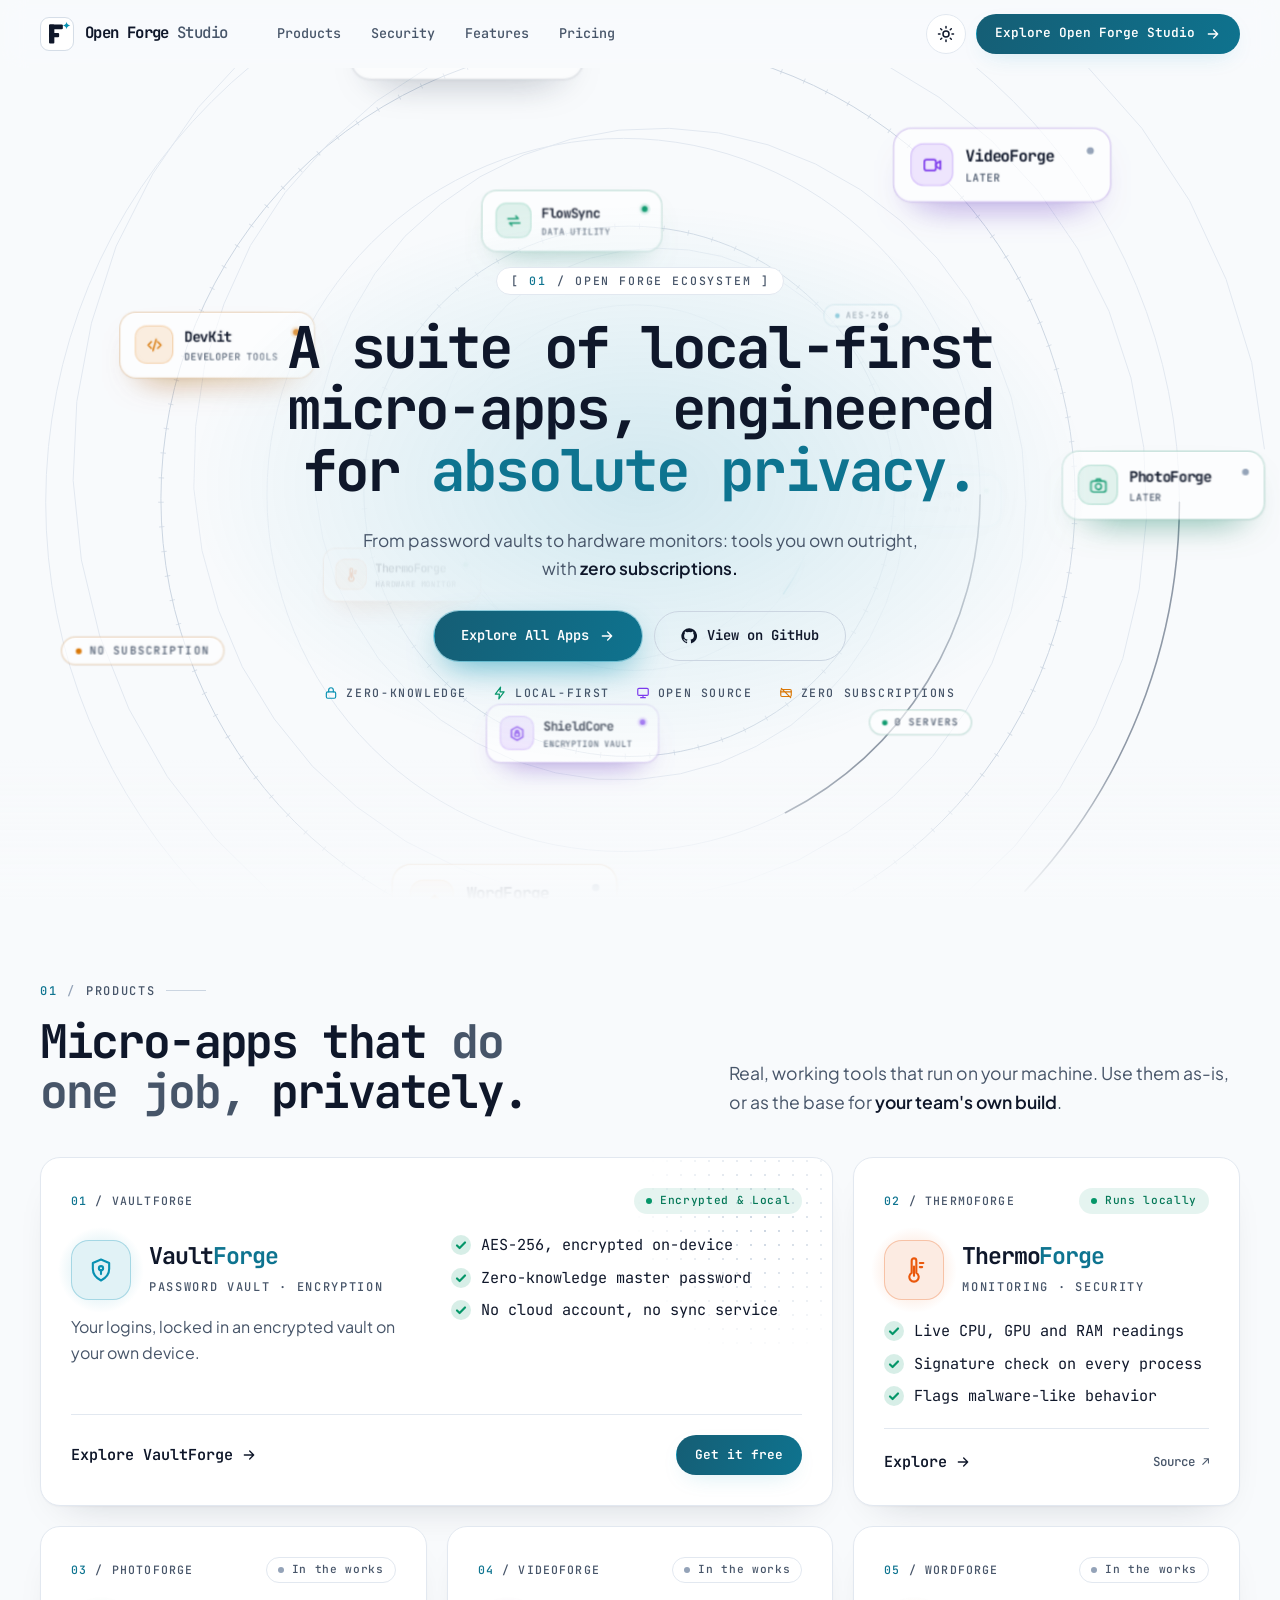
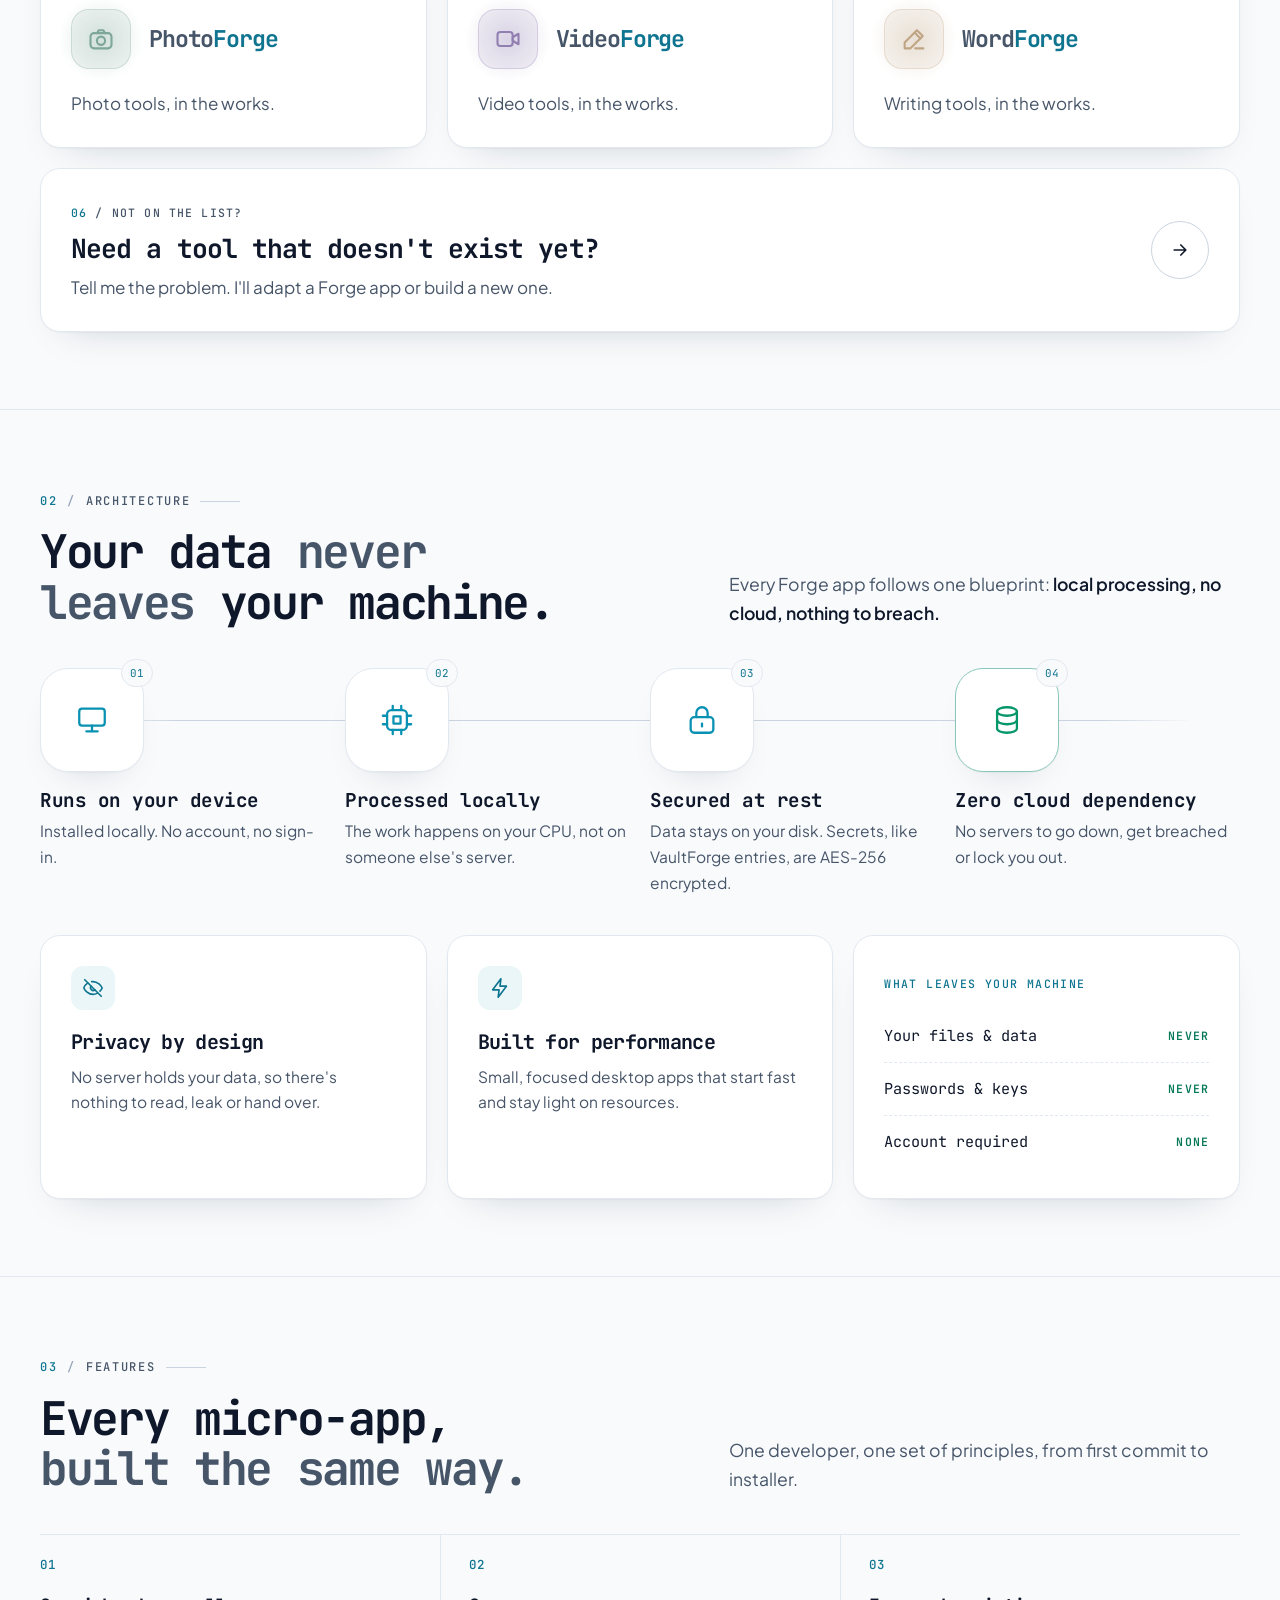
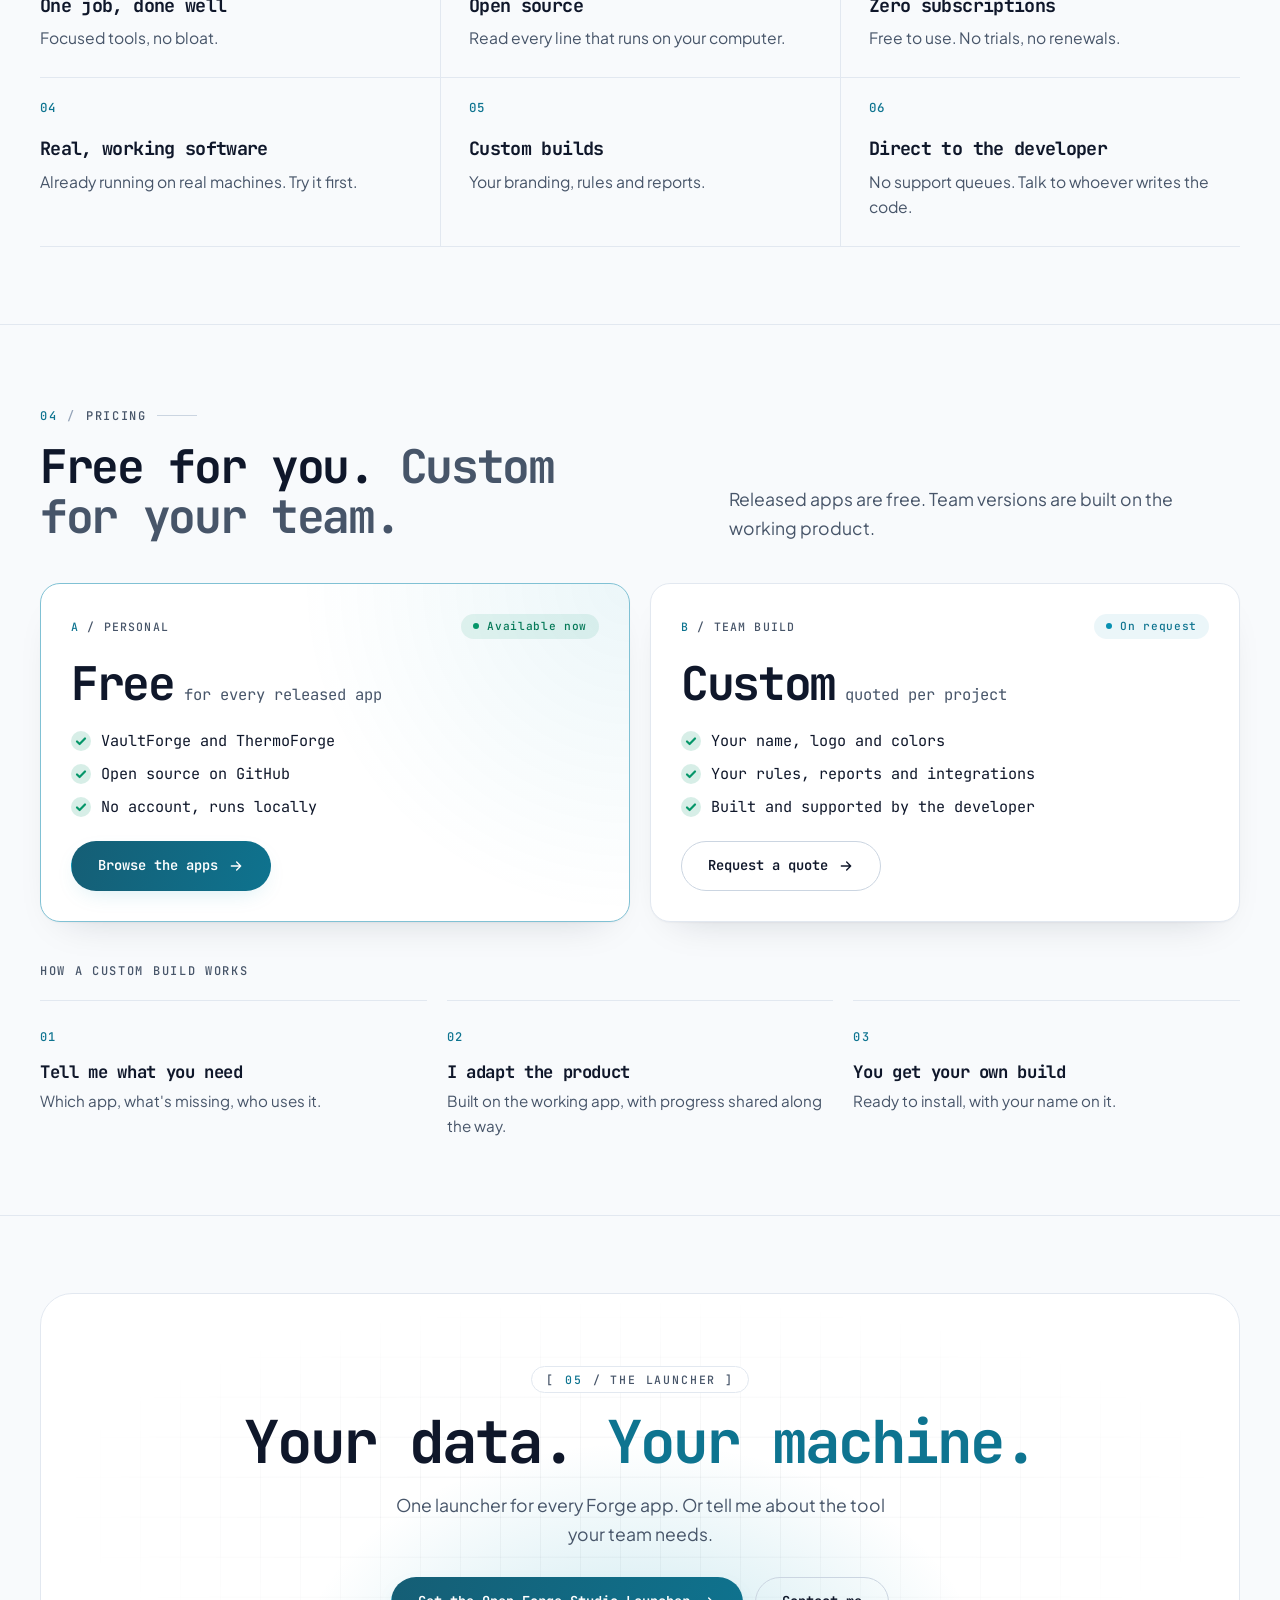
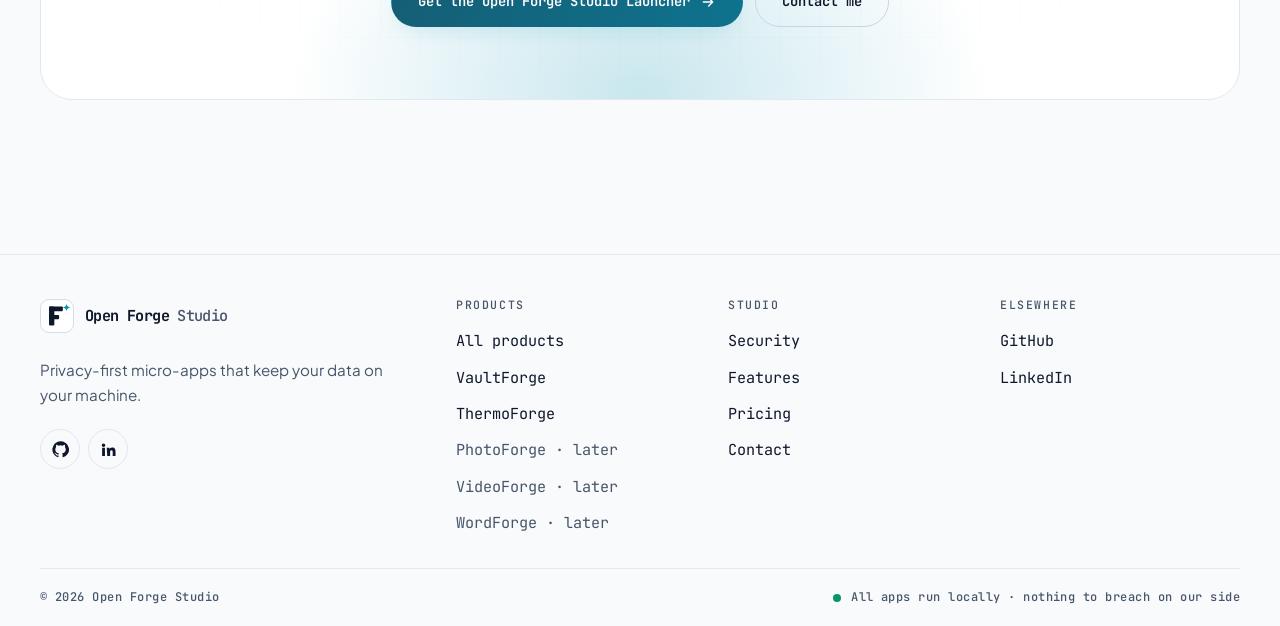
==== commit 3626091f: "Add all-products page, generalize home content and tighten layout - New products/ page: available ap" ====
--- a/index.html
+++ b/index.html
@@ -4,7 +4,7 @@
   <meta charset="utf-8">
   <meta name="viewport" content="width=device-width, initial-scale=1">
   <title>Open Forge Studio · Privacy-first micro-apps</title>
-  <meta name="description" content="Open Forge Studio builds a suite of local-first micro-apps engineered for privacy: zero-knowledge, open source, and no subscriptions. Starting with VaultForge, a password vault encrypted with AES-256 on your own machine.">
+  <meta name="description" content="Open Forge Studio builds local-first desktop micro-apps engineered for privacy: zero cloud, open source, no subscriptions. Including VaultForge, an encrypted password vault, and ThermoForge, a hardware and process monitor.">
   <meta name="theme-color" content="#090D16">
   <link rel="canonical" href="https://gaaloulv36.github.io/open-forge-studio-website/">
 
@@ -56,8 +56,8 @@
           <svg class="i-sun" viewBox="0 0 24 24" fill="none" stroke="currentColor" stroke-width="2" stroke-linecap="round" aria-hidden="true"><circle cx="12" cy="12" r="4"/><path d="M12 2v2M12 20v2M4.9 4.9l1.4 1.4M17.7 17.7l1.4 1.4M2 12h2M20 12h2M4.9 19.1l1.4-1.4M17.7 6.3l1.4-1.4"/></svg>
           <svg class="i-moon" viewBox="0 0 24 24" fill="none" stroke="currentColor" stroke-width="2" stroke-linecap="round" stroke-linejoin="round" aria-hidden="true"><path d="M20 14.5A8 8 0 0 1 9.5 4a8 8 0 1 0 10.5 10.5Z"/></svg>
         </button>
-        <a class="btn btn-primary btn-sm nav-cta" href="vaultforge/">
-          Explore VaultForge
+        <a class="btn btn-primary btn-sm nav-cta" href="products/">
+          Explore Open Forge Studio
           <svg class="i-arrow" viewBox="0 0 24 24" fill="none" stroke="currentColor" stroke-width="2" stroke-linecap="round" stroke-linejoin="round" aria-hidden="true"><path d="M5 12h14M13 6l6 6-6 6"/></svg>
         </a>
         <button class="icon-btn nav-toggle" type="button" aria-expanded="false" aria-controls="mobile-menu" aria-label="Open menu"><span></span></button>
@@ -70,7 +70,7 @@
     <a href="#features">Features <span class="mono">03</span></a>
     <a href="#pricing">Pricing <span class="mono">04</span></a>
     <a href="contact/">Contact <span class="mono">→</span></a>
-    <a class="btn btn-primary" href="vaultforge/">Explore VaultForge</a>
+    <a class="btn btn-primary" href="products/">Explore Open Forge Studio</a>
   </div>
 
   <main id="main">
@@ -88,8 +88,8 @@
           <g class="spin rev"><circle class="arc" r="620" cx="-30" cy="20" pathLength="100" stroke-dasharray="11 89"/></g>
           <g class="spin fast"><circle class="arc glow" r="200" cx="-6" cy="4" pathLength="100" stroke-dasharray="9 91"/></g>
         </svg>
-          <div class="orb-card" data-app="vault"><div class="orb-inner"><span class="orb-ic"><svg viewBox="0 0 24 24" fill="none" stroke="currentColor" stroke-width="1.9" stroke-linecap="round" stroke-linejoin="round"><path d="M12 3l7 3v5c0 4.5-3 8-7 10-4-2-7-5.5-7-10V6z"/><circle cx="12" cy="10.5" r="1.8"/><path d="M12 12.3V15.5"/></svg></span><span class="orb-text"><b>VaultForge</b><small>Password coffre</small></span><span class="orb-dot live"></span></div></div>
-          <div class="orb-card" data-app="thermo"><div class="orb-inner"><span class="orb-ic"><svg viewBox="0 0 24 24" fill="none" stroke="currentColor" stroke-width="1.9" stroke-linecap="round" stroke-linejoin="round"><path d="M10 4a2 2 0 0 1 4 0v10.5a4 4 0 1 1-4 0Z"/><path d="M12 9v8"/><path d="M17 6h3M17 9.5h2"/></svg></span><span class="orb-text"><b>ThermoForge</b><small>Temps · processes</small></span><span class="orb-dot live"></span></div></div>
+          <div class="orb-card" data-app="vault"><div class="orb-inner"><span class="orb-ic"><svg viewBox="0 0 24 24" fill="none" stroke="currentColor" stroke-width="1.9" stroke-linecap="round" stroke-linejoin="round"><path d="M12 3l7 3v5c0 4.5-3 8-7 10-4-2-7-5.5-7-10V6z"/><circle cx="12" cy="10.5" r="1.8"/><path d="M12 12.3V15.5"/></svg></span><span class="orb-text"><b>VaultForge</b><small>Password vault</small></span><span class="orb-dot live"></span></div></div>
+          <div class="orb-card" data-app="thermo"><div class="orb-inner"><span class="orb-ic"><svg viewBox="0 0 24 24" fill="none" stroke="currentColor" stroke-width="1.9" stroke-linecap="round" stroke-linejoin="round"><path d="M10 4a2 2 0 0 1 4 0v10.5a4 4 0 1 1-4 0Z"/><path d="M12 9v8"/><path d="M17 6h3M17 9.5h2"/></svg></span><span class="orb-text"><b>ThermoForge</b><small>Hardware monitor</small></span><span class="orb-dot live"></span></div></div>
           <div class="orb-card chip" data-app="vault"><div class="orb-inner">AES-256</div></div>
           <div class="orb-card" data-app="shield"><div class="orb-inner"><span class="orb-ic"><svg viewBox="0 0 24 24" fill="none" stroke="currentColor" stroke-width="1.9" stroke-linecap="round" stroke-linejoin="round"><path d="M12 2.5 20 7v10l-8 4.5L4 17V7z"/><rect x="9" y="11" width="6" height="5" rx="1"/><path d="M10 11V9.5a2 2 0 0 1 4 0V11"/></svg></span><span class="orb-text"><b>ShieldCore</b><small>Encryption vault</small></span><span class="orb-dot dev"></span></div></div>
           <div class="orb-card" data-app="flow"><div class="orb-inner"><span class="orb-ic"><svg viewBox="0 0 24 24" fill="none" stroke="currentColor" stroke-width="1.9" stroke-linecap="round" stroke-linejoin="round"><path d="M4 9h14l-3.5-3.5M20 15H6l3.5 3.5"/></svg></span><span class="orb-text"><b>FlowSync</b><small>Data utility</small></span><span class="orb-dot dev"></span></div></div>
@@ -104,8 +104,8 @@
 
       <div class="container hero-center">
         <p class="eyebrow slide-up">[ <b>01</b> / Open Forge ecosystem ]</p>
-        <h1 id="hero-title" class="slide-up" style="--d:.06s">A suite of localized <span class="nowrap">micro-apps,</span> engineered for <span class="accent-word">absolute privacy.</span></h1>
-        <p class="hero-sub slide-up" style="--d:.12s">From zero-knowledge password vaults to secure cryptographic utilities, own your tools with <strong>zero subscriptions.</strong></p>
+        <h1 id="hero-title" class="slide-up" style="--d:.06s">A suite of local-first <span class="nowrap">micro-apps,</span> engineered for <span class="accent-word">absolute privacy.</span></h1>
+        <p class="hero-sub slide-up" style="--d:.12s">From password vaults to hardware monitors: tools you own outright, with <strong>zero subscriptions.</strong></p>
         <div class="actions slide-up" style="--d:.18s">
           <a class="btn btn-primary" href="#products">
             Explore All Apps
@@ -133,7 +133,7 @@
             <p class="index-tag slide-up"><span class="n">01</span><span class="sep">/</span>Products</p>
             <h2 id="products-title" class="slide-up" style="--d:.05s">Micro-apps that <span class="soft">do one job,</span> privately.</h2>
           </div>
-          <p class="lead slide-up" style="--d:.1s">Every Forge app is a real, working tool that runs on your own machine. Use it as it is, or as the starting point for <strong>a version built for your team</strong>.</p>
+          <p class="lead slide-up" style="--d:.1s">Real, working tools that run on your machine. Use them as-is, or as the base for <strong>your team's own build</strong>.</p>
         </header>
 
         <div class="product-grid">
@@ -149,16 +149,15 @@
                   <span class="app-icon tone-vault"><svg viewBox="0 0 24 24" fill="none" stroke="currentColor" stroke-width="1.8" stroke-linecap="round" stroke-linejoin="round" aria-hidden="true"><path d="M12 3l7 3v5c0 4.5-3 8-7 10-4-2-7-5.5-7-10V6z"/><circle cx="12" cy="10.5" r="1.8"/><path d="M12 12.3V15.5"/></svg></span>
                   <div>
                     <h3>Vault<span class="forge">Forge</span></h3>
-                    <p class="label">Password vault · Coffre</p>
+                    <p class="label">Password vault · Encryption</p>
                   </div>
                 </div>
-                <p class="desc" style="margin-top:18px">A password vault that locks your logins in an encrypted coffre on your own device. Only your master password opens it.</p>
+                <p class="desc" style="margin-top:14px">Your logins, locked in an encrypted vault on your own device.</p>
               </div>
               <ul class="checklist">
-                <li>AES-256 encryption, done on your device</li>
-                <li>Zero-knowledge: your master password is never stored or sent</li>
-                <li>Vault stays on your machine, no cloud account</li>
-                <li>Source code you can read and check</li>
+                <li>AES-256, encrypted on-device</li>
+                <li>Zero-knowledge master password</li>
+                <li>No cloud account, no sync service</li>
               </ul>
             </div>
             <div class="foot">
@@ -181,9 +180,9 @@
               </div>
             </div>
             <ul class="checklist">
-              <li>Live CPU, GPU and drive temperatures</li>
-              <li>Signature check on every running process</li>
-              <li>Flags malware-like behaviour</li>
+              <li>Live CPU, GPU and RAM readings</li>
+              <li>Signature check on every process</li>
+              <li>Flags malware-like behavior</li>
             </ul>
             <div class="foot">
               <a class="link-arrow" href="thermoforge/">Explore <svg viewBox="0 0 24 24" fill="none" stroke="currentColor" stroke-width="2" stroke-linecap="round" stroke-linejoin="round" aria-hidden="true"><path d="M5 12h14M13 6l6 6-6 6"/></svg></a>
@@ -230,7 +229,7 @@
             <div>
               <span class="index-badge"><span class="n">06</span> / Not on the list?</span>
               <h3>Need a tool that doesn't exist yet?</h3>
-              <p>Tell me the problem. If a Forge app is close, I'll adapt it. If not, I'll build a new one for you.</p>
+              <p>Tell me the problem. I'll adapt a Forge app or build a new one.</p>
             </div>
             <span class="arrow-box" aria-hidden="true"><svg viewBox="0 0 24 24" fill="none" stroke="currentColor" stroke-width="2" stroke-linecap="round" stroke-linejoin="round"><path d="M5 12h14M13 6l6 6-6 6"/></svg></span>
           </a>
@@ -243,34 +242,34 @@
       <div class="container">
         <header class="section-head">
           <div>
-            <p class="index-tag slide-up"><span class="n">02</span><span class="sep">/</span>Security architecture</p>
-            <h2 id="security-title" class="slide-up" style="--d:.05s">Encrypted <span class="soft">before it ever</span> touches storage.</h2>
-          </div>
-          <p class="lead slide-up" style="--d:.1s">VaultForge does all of its cryptography on your machine. What lands on your disk is ciphertext, and <strong>the only key that opens it is in your head.</strong></p>
+            <p class="index-tag slide-up"><span class="n">02</span><span class="sep">/</span>Architecture</p>
+            <h2 id="security-title" class="slide-up" style="--d:.05s">Your data <span class="soft">never leaves</span> your machine.</h2>
+          </div>
+          <p class="lead slide-up" style="--d:.1s">Every Forge app follows one blueprint: <strong>local processing, no cloud, nothing to breach.</strong></p>
         </header>
 
         <div class="pipeline-wrap">
         <span class="pipe-packet" aria-hidden="true"></span>
         <ol class="pipeline">
           <li class="pipe-step slide-up">
-            <div class="pipe-node"><span class="mono">01</span><svg viewBox="0 0 24 24" fill="none" stroke="currentColor" stroke-width="1.6" stroke-linecap="round" stroke-linejoin="round" aria-hidden="true"><rect x="4" y="10" width="16" height="11" rx="2.5"/><path d="M8 10V7a4 4 0 0 1 8 0v3"/><path d="M12 14.5v2"/></svg></div>
-            <h3>You unlock</h3>
-            <p>You type your master password on your own device. It is never stored and never sent anywhere.</p>
+            <div class="pipe-node"><span class="mono">01</span><svg viewBox="0 0 24 24" fill="none" stroke="currentColor" stroke-width="1.6" stroke-linecap="round" stroke-linejoin="round" aria-hidden="true"><rect x="3" y="4" width="18" height="12" rx="2"/><path d="M8 20h8M12 16v4"/></svg></div>
+            <h3>Runs on your device</h3>
+            <p>Installed locally. No account, no sign-in.</p>
           </li>
           <li class="pipe-step slide-up" style="--d:.08s">
-            <div class="pipe-node"><span class="mono">02</span><svg viewBox="0 0 24 24" fill="none" stroke="currentColor" stroke-width="1.6" stroke-linecap="round" stroke-linejoin="round" aria-hidden="true"><circle cx="8" cy="15" r="4"/><path d="m10.8 12.2 8.7-8.7M16 7l3 3M14 9l2 2"/></svg></div>
-            <h3>Key derived locally</h3>
-            <p>An encryption key is derived from your password in memory, on your machine, and nowhere else.</p>
+            <div class="pipe-node"><span class="mono">02</span><svg viewBox="0 0 24 24" fill="none" stroke="currentColor" stroke-width="1.6" stroke-linecap="round" stroke-linejoin="round" aria-hidden="true"><rect x="5" y="5" width="14" height="14" rx="3"/><path d="M9.5 9.5h5v5h-5z"/><path d="M9 2v3M15 2v3M9 19v3M15 19v3M2 9h3M2 15h3M19 9h3M19 15h3"/></svg></div>
+            <h3>Processed locally</h3>
+            <p>The work happens on your CPU, not on someone else's server.</p>
           </li>
           <li class="pipe-step slide-up" style="--d:.16s">
-            <div class="pipe-node"><span class="mono">03</span><svg viewBox="0 0 24 24" fill="none" stroke="currentColor" stroke-width="1.6" stroke-linecap="round" stroke-linejoin="round" aria-hidden="true"><rect x="5" y="5" width="14" height="14" rx="3"/><path d="M9.5 9.5h5v5h-5z"/><path d="M9 2v3M15 2v3M9 19v3M15 19v3M2 9h3M2 15h3M19 9h3M19 15h3"/></svg></div>
-            <h3>AES-256 encryption</h3>
-            <p>Every entry is encrypted with AES-256 before a single byte is written.</p>
+            <div class="pipe-node"><span class="mono">03</span><svg viewBox="0 0 24 24" fill="none" stroke="currentColor" stroke-width="1.6" stroke-linecap="round" stroke-linejoin="round" aria-hidden="true"><rect x="4" y="10" width="16" height="11" rx="2.5"/><path d="M8 10V7a4 4 0 0 1 8 0v3"/><path d="M12 14.5v2"/></svg></div>
+            <h3>Secured at rest</h3>
+            <p>Data stays on your disk. Secrets, like VaultForge entries, are AES-256 encrypted.</p>
           </li>
           <li class="pipe-step slide-up" style="--d:.24s">
             <div class="pipe-node"><span class="mono">04</span><svg viewBox="0 0 24 24" fill="none" stroke="currentColor" stroke-width="1.6" stroke-linecap="round" stroke-linejoin="round" aria-hidden="true"><ellipse cx="12" cy="6" rx="7" ry="3"/><path d="M5 6v12c0 1.7 3.1 3 7 3s7-1.3 7-3V6"/><path d="M5 12c0 1.7 3.1 3 7 3s7-1.3 7-3"/></svg></div>
-            <h3>Ciphertext at rest</h3>
-            <p>Only encrypted data touches your disk. Without your password, the vault file is noise.</p>
+            <h3>Zero cloud dependency</h3>
+            <p>No servers to go down, get breached or lock you out.</p>
           </li>
         </ol>
         </div>
@@ -278,20 +277,20 @@
         <div class="sec-grid">
           <article class="card sec-card slide-up">
             <span class="ic"><svg viewBox="0 0 24 24" fill="none" stroke="currentColor" stroke-width="1.8" stroke-linecap="round" stroke-linejoin="round" aria-hidden="true"><path d="M3 3l18 18"/><path d="M10.6 5.1A10 10 0 0 1 12 5c5 0 9 4.5 10 7-.4 1-1.2 2.3-2.4 3.5M6.4 6.4C4.2 7.8 2.7 10 2 12c1 2.5 5 7 10 7 1.8 0 3.4-.6 4.8-1.4"/><path d="M9.9 9.9a3 3 0 0 0 4.2 4.2"/></svg></span>
-            <h3>Zero-knowledge by design</h3>
-            <p>There's no server holding a copy of your vault or your key, so there's nothing for anyone else to read, lose or hand over.</p>
+            <h3>Privacy by design</h3>
+            <p>No server holds your data, so there's nothing to read, leak or hand over.</p>
           </article>
           <article class="card sec-card slide-up" style="--d:.06s">
-            <span class="ic"><svg viewBox="0 0 24 24" fill="none" stroke="currentColor" stroke-width="1.8" stroke-linecap="round" stroke-linejoin="round" aria-hidden="true"><rect x="3" y="4" width="18" height="12" rx="2"/><path d="M2 20h20"/></svg></span>
-            <h3>Local-first storage</h3>
-            <p>Your vault is a file on your own machine. No account to create, no sync service to trust, no outage that locks you out.</p>
+            <span class="ic"><svg viewBox="0 0 24 24" fill="none" stroke="currentColor" stroke-width="1.8" stroke-linecap="round" stroke-linejoin="round" aria-hidden="true"><path d="M13 2 4 14h7l-1 8 9-12h-7z"/></svg></span>
+            <h3>Built for performance</h3>
+            <p>Small, focused desktop apps that start fast and stay light on resources.</p>
           </article>
           <article class="card sec-card slide-up" style="--d:.12s">
             <p class="kicker">What leaves your machine</p>
             <ul class="leak-table">
-              <li><span>Master password</span><span class="never">Never</span></li>
-              <li><span>Encryption key</span><span class="never">Never</span></li>
-              <li><span>Decrypted entries</span><span class="never">Never</span></li>
+              <li><span>Your files &amp; data</span><span class="never">Never</span></li>
+              <li><span>Passwords &amp; keys</span><span class="never">Never</span></li>
+              <li><span>Account required</span><span class="never">None</span></li>
             </ul>
           </article>
         </div>
@@ -306,39 +305,39 @@
             <p class="index-tag slide-up"><span class="n">03</span><span class="sep">/</span>Features</p>
             <h2 id="features-title" class="slide-up" style="--d:.05s">Every micro-app, <span class="soft">built the same way.</span></h2>
           </div>
-          <p class="lead slide-up" style="--d:.1s">Small tools, made by one developer, with the same principles from the first line of code to the installer.</p>
+          <p class="lead slide-up" style="--d:.1s">One developer, one set of principles, from first commit to installer.</p>
         </header>
 
         <div class="modules">
           <article class="module slide-up">
             <span class="num">01</span>
-            <h3>Local-first</h3>
-            <p>Your data stays on your machine. No accounts, and no servers you have to trust.</p>
+            <h3>One job, done well</h3>
+            <p>Focused tools, no bloat.</p>
           </article>
           <article class="module slide-up" style="--d:.06s">
             <span class="num">02</span>
-            <h3>Small and focused</h3>
-            <p>Each app does one job well, starts fast and stays out of your way.</p>
+            <h3>Open source</h3>
+            <p>Read every line that runs on your computer.</p>
           </article>
           <article class="module slide-up" style="--d:.12s">
             <span class="num">03</span>
-            <h3>Source you can read</h3>
-            <p>The code is on GitHub, so you can see exactly what runs on your computer.</p>
+            <h3>Zero subscriptions</h3>
+            <p>Free to use. No trials, no renewals.</p>
           </article>
           <article class="module slide-up">
             <span class="num">04</span>
             <h3>Real, working software</h3>
-            <p>Every app already runs on real machines. You can try it before anything is changed.</p>
+            <p>Already running on real machines. Try it first.</p>
           </article>
           <article class="module slide-up" style="--d:.06s">
             <span class="num">05</span>
             <h3>Custom builds</h3>
-            <p>Your branding, your rules, your reports: a version adapted to how your team works.</p>
+            <p>Your branding, rules and reports.</p>
           </article>
           <article class="module slide-up" style="--d:.12s">
             <span class="num">06</span>
-            <h3>A direct line to the developer</h3>
-            <p>No account managers or support queues. You talk to the person who writes the code.</p>
+            <h3>Direct to the developer</h3>
+            <p>No support queues. Talk to whoever writes the code.</p>
           </article>
         </div>
       </div>
@@ -352,7 +351,7 @@
             <p class="index-tag slide-up"><span class="n">04</span><span class="sep">/</span>Pricing</p>
             <h2 id="pricing-title" class="slide-up" style="--d:.05s">Free for you. <span class="soft">Custom for your team.</span></h2>
           </div>
-          <p class="lead slide-up" style="--d:.1s">The apps are free to use. When your team needs its own version, I build it on top of the working product.</p>
+          <p class="lead slide-up" style="--d:.1s">Released apps are free. Team versions are built on the working product.</p>
         </header>
 
         <div class="pricing">
@@ -363,13 +362,12 @@
             </div>
             <div class="price"><b>Free</b><span>for every released app</span></div>
             <ul class="checklist">
-              <li>VaultForge password vault</li>
-              <li>ThermoForge temperature and process monitor</li>
-              <li>Source code on GitHub</li>
-              <li>Runs on your own machine, no account</li>
+              <li>VaultForge and ThermoForge</li>
+              <li>Open source on GitHub</li>
+              <li>No account, runs locally</li>
             </ul>
-            <a class="btn btn-primary" href="vaultforge/#get">
-              Get VaultForge Free
+            <a class="btn btn-primary" href="#products">
+              Browse the apps
               <svg class="i-arrow" viewBox="0 0 24 24" fill="none" stroke="currentColor" stroke-width="2" stroke-linecap="round" stroke-linejoin="round" aria-hidden="true"><path d="M5 12h14M13 6l6 6-6 6"/></svg>
             </a>
           </article>
@@ -380,9 +378,8 @@
             </div>
             <div class="price"><b>Custom</b><span>quoted per project</span></div>
             <ul class="checklist">
-              <li>Your company name, logo and colours</li>
-              <li>Your policies, rules and extra checks</li>
-              <li>Reports and integrations with your tools</li>
+              <li>Your name, logo and colors</li>
+              <li>Your rules, reports and integrations</li>
               <li>Built and supported by the developer</li>
             </ul>
             <a class="btn btn-outline" href="contact/">
@@ -394,23 +391,24 @@
 
         <p class="steps-title label slide-up">How a custom build works</p>
         <ol class="steps">
-          <li class="step slide-up"><span class="num">01</span><h4>Tell me what you need</h4><p>Which app, what's missing, who will use it. We'll go through the details together.</p></li>
-          <li class="step slide-up" style="--d:.06s"><span class="num">02</span><h4>I adapt the product</h4><p>I build your changes on top of the working app and show progress along the way.</p></li>
-          <li class="step slide-up" style="--d:.12s"><span class="num">03</span><h4>You get your own build</h4><p>A version made for your team, ready to install, with your name on it.</p></li>
+          <li class="step slide-up"><span class="num">01</span><h4>Tell me what you need</h4><p>Which app, what's missing, who uses it.</p></li>
+          <li class="step slide-up" style="--d:.06s"><span class="num">02</span><h4>I adapt the product</h4><p>Built on the working app, with progress shared along the way.</p></li>
+          <li class="step slide-up" style="--d:.12s"><span class="num">03</span><h4>You get your own build</h4><p>Ready to install, with your name on it.</p></li>
         </ol>
       </div>
     </section>
 
     <!-- ============ Closing CTA ============ -->
-    <section class="section cta-section" aria-labelledby="closing-title">
+    <section class="section cta-section" id="launcher" aria-labelledby="closing-title">
       <div class="container">
         <div class="cta-band slide-up">
-          <p class="eyebrow">[ <b>05</b> / Lock it down ]</p>
-          <h2 id="closing-title">Your secrets. <span class="accent">Your machine.</span></h2>
-          <p class="lead">Install VaultForge in a minute, or tell me about the tool your team wishes it had.</p>
+          <p class="eyebrow">[ <b>05</b> / The launcher ]</p>
+          <h2 id="closing-title">Your data. <span class="accent">Your machine.</span></h2>
+          <p class="lead">One launcher for every Forge app. Or tell me about the tool your team needs.</p>
           <div class="actions">
-            <a class="btn btn-primary" href="vaultforge/#get">
-              Get VaultForge Free
+            <!-- TODO: point this at the launcher download (e.g. its GitHub releases page) -->
+            <a class="btn btn-primary" href="https://github.com/gaaloulv36" rel="noopener">
+              Get the Open Forge Studio Launcher
               <svg class="i-arrow" viewBox="0 0 24 24" fill="none" stroke="currentColor" stroke-width="2" stroke-linecap="round" stroke-linejoin="round" aria-hidden="true"><path d="M5 12h14M13 6l6 6-6 6"/></svg>
             </a>
             <a class="btn btn-outline" href="contact/">Contact me</a>
@@ -438,6 +436,7 @@
         <div>
           <h4>Products</h4>
           <ul>
+            <li><a href="products/">All products</a></li>
             <li><a href="vaultforge/">VaultForge</a></li>
             <li><a href="thermoforge/">ThermoForge</a></li>
             <li><span class="soon">PhotoForge · later</span></li>
--- a/assets/css/styles.css
+++ b/assets/css/styles.css
@@ -370,7 +370,7 @@
 
 .mobile-menu { display: none; }
 
-@media (max-width: 920px) {
+@media (max-width: 1024px) {
   .nav-links, .nav-end .nav-cta { display: none; }
   .nav-toggle { display: inline-grid; }
   .mobile-menu {
@@ -446,7 +446,7 @@
   color: var(--muted);
 }
 .hero-sub strong { color: var(--text); font-weight: 600; }
-.actions { display: flex; flex-wrap: wrap; gap: 12px; margin-top: 36px; }
+.actions { display: flex; flex-wrap: wrap; gap: 12px; margin-top: 28px; }
 .hero-meta { display: flex; flex-wrap: wrap; gap: 10px 22px; margin-top: 32px; color: var(--muted); }
 .hero-meta li { display: inline-flex; align-items: center; gap: 8px; }
 .hero-meta svg { width: 15px; height: 15px; color: var(--success); }
@@ -480,7 +480,7 @@
   position: relative;
   isolation: isolate;
   overflow: hidden;
-  min-height: clamp(680px, calc(100svh - var(--header-h)), 960px);
+  min-height: clamp(600px, calc(100svh - var(--header-h)), 860px);
   display: grid;
   place-items: center;
   transition: --app 0.9s var(--ease), --app-text 0.9s var(--ease);
@@ -499,13 +499,13 @@
 .hero-center {
   position: relative; z-index: 2;
   max-width: 900px;
-  padding-block: clamp(72px, 10vw, 128px);
+  padding-block: clamp(56px, 8vw, 96px);
   text-align: center;
   pointer-events: none;            /* let the cards behind stay hoverable around the copy */
 }
 .hero-center > * { pointer-events: auto; }
 .hero-center h1 {
-  margin-top: 26px;
+  margin-top: 22px;
   font-size: clamp(1.9rem, 4.5vw, 3.7rem);
   font-weight: 700;
   line-height: 1.07;
@@ -517,7 +517,7 @@
 /* Meta row under the buttons (ArtCraft-style mono line) */
 .eco-meta {
   display: flex; flex-wrap: wrap; justify-content: center; gap: 10px 26px;
-  margin-top: 30px;
+  margin-top: 24px;
   font: 500 0.72rem/1.4 var(--font-mono);
   letter-spacing: 0.14em; text-transform: uppercase;
   color: var(--muted);
@@ -658,16 +658,16 @@
 }
 
 /* ---------- Sections ---------- */
-.section { position: relative; padding-block: clamp(80px, 11vw, 140px); }
+.section { position: relative; padding-block: clamp(48px, 6vw, 80px); }
 .section + .section { border-top: 1px solid var(--border); }
 .section-head {
   display: grid;
   grid-template-columns: minmax(0, 1.2fr) minmax(0, 1fr);
   gap: 24px clamp(32px, 6vw, 96px);
   align-items: end;
-  margin-bottom: clamp(40px, 6vw, 64px);
-}
-.section-head h2 { margin-top: 20px; font-size: clamp(1.75rem, 3.7vw, 2.9rem); letter-spacing: -0.05em; }
+  margin-bottom: clamp(28px, 4vw, 40px);
+}
+.section-head h2 { margin-top: 14px; font-size: clamp(1.75rem, 3.7vw, 2.9rem); letter-spacing: -0.05em; }
 .section-head h2 .soft { color: var(--muted); }
 .section-head .lead { color: var(--muted); font-size: 1.1rem; max-width: 34rem; }
 .section-head .lead strong { color: var(--text); font-weight: 600; }
@@ -834,7 +834,7 @@
 .pipe-step { position: relative; padding-top: 0; }
 .pipe-node {
   position: relative; z-index: 1;
-  width: 104px; height: 104px; margin-bottom: 22px;
+  width: 104px; height: 104px; margin-bottom: 18px;
   display: grid; place-items: center;
   border-radius: 28px;
   background: var(--surface);
@@ -868,7 +868,7 @@
   .pipeline::before { left: 36px; }
 }
 
-.sec-grid { display: grid; grid-template-columns: repeat(3, minmax(0, 1fr)); gap: 20px; margin-top: clamp(48px, 6vw, 72px); }
+.sec-grid { display: grid; grid-template-columns: repeat(3, minmax(0, 1fr)); gap: 20px; margin-top: clamp(28px, 4vw, 40px); }
 .sec-card .ic {
   width: 44px; height: 44px; display: grid; place-items: center;
   border-radius: 12px; background: var(--accent-soft); color: var(--accent-text);
@@ -894,7 +894,7 @@
 }
 .module {
   position: relative;
-  padding: 32px 28px 36px 0;
+  padding: 24px 28px 26px 0;
   border-bottom: 1px solid var(--border);
 }
 .module + .module { padding-left: 28px; }
@@ -906,7 +906,7 @@
   letter-spacing: 0.12em;
   color: var(--accent-text);
 }
-.module h3 { margin-top: 40px; font-size: 1.15rem; letter-spacing: -0.035em; }
+.module h3 { margin-top: 24px; font-size: 1.15rem; letter-spacing: -0.035em; }
 .module p { margin-top: 10px; color: var(--muted); font-size: 0.98rem; }
 .module::after {
   /* accent underline that draws in on hover */
@@ -919,7 +919,7 @@
 .module:not(:nth-child(3n+1))::after { left: 28px; width: calc(100% - 28px); }
 @media (max-width: 860px) {
   .modules { grid-template-columns: 1fr 1fr; }
-  .module, .module + .module { padding: 28px 22px 32px 0; }
+  .module, .module + .module { padding: 22px 22px 24px 0; }
   .module:nth-child(3n+1) { padding-left: 0; }
   .module:not(:nth-child(3n+1)) { border-left: 0; }
   .module:nth-child(even) { padding-left: 22px; border-left: 1px solid var(--border); }
@@ -930,7 +930,7 @@
   .modules { grid-template-columns: 1fr; }
   .module:nth-child(even) { padding-left: 0; border-left: 0; }
   .module:nth-child(even)::after { left: 0; width: 100%; }
-  .module h3 { margin-top: 20px; }
+  .module h3 { margin-top: 16px; }
 }
 
 /* ---------- Pricing ---------- */
@@ -954,14 +954,14 @@
 .step .num { font: 500 0.75rem/1 var(--font-mono); color: var(--accent-text); letter-spacing: 0.12em; }
 .step h4 { margin-top: 14px; font-size: 1.08rem; letter-spacing: -0.02em; }
 .step p { margin-top: 6px; color: var(--muted); font-size: 0.95rem; }
-.steps-title { margin-top: clamp(48px, 6vw, 72px); color: var(--muted); }
+.steps-title { margin-top: clamp(28px, 4vw, 40px); color: var(--muted); }
 @media (max-width: 760px) { .pricing, .steps { grid-template-columns: 1fr; } }
 
 /* ---------- Closing CTA ---------- */
 .cta-band {
   position: relative;
   overflow: hidden;
-  padding: clamp(56px, 9vw, 110px) clamp(24px, 6vw, 80px);
+  padding: clamp(40px, 6vw, 72px) clamp(24px, 6vw, 80px);
   border-radius: 32px;
   border: 1px solid var(--border);
   background: var(--surface);
@@ -984,16 +984,20 @@
   background: radial-gradient(closest-side, var(--accent-glow), transparent);
   animation: breathe 6s ease-in-out infinite;
 }
-.cta-band h2 { margin-top: 22px; font-size: clamp(1.9rem, 4.8vw, 3.7rem); letter-spacing: -0.05em; }
-.cta-band .lead { margin: 20px auto 0; max-width: 32rem; color: var(--muted); font-size: 1.1rem; }
+.cta-band h2 { margin-top: 18px; font-size: clamp(1.9rem, 4.8vw, 3.7rem); letter-spacing: -0.05em; }
+.cta-band .lead { margin: 16px auto 0; max-width: 32rem; color: var(--muted); font-size: 1.1rem; }
 .cta-band .actions { justify-content: center; }
+@media (max-width: 520px) {
+  /* long labels ("Get the Open Forge Studio Launcher") wrap instead of overflowing */
+  .cta-band .btn { height: auto; min-height: 50px; padding-block: 14px; white-space: normal; text-align: center; line-height: 1.3; }
+}
 
 /* ---------- Footer ---------- */
-.site-footer { border-top: 1px solid var(--border); margin-top: clamp(80px, 11vw, 140px); }
+.site-footer { border-top: 1px solid var(--border); margin-top: clamp(48px, 6vw, 80px); }
 .section + .site-footer, .cta-section + .site-footer { margin-top: 0; }
 .footer-grid {
   display: grid; grid-template-columns: minmax(0, 1.6fr) repeat(3, minmax(0, 1fr)); gap: 32px;
-  padding-block: 56px 40px;
+  padding-block: 44px 32px;
 }
 .footer-grid > div:first-child p { margin-top: 16px; color: var(--muted); max-width: 22rem; font-size: 0.95rem; }
 .footer-grid h4 { font: 500 0.72rem/1 var(--font-mono); letter-spacing: 0.14em; text-transform: uppercase; color: var(--muted); margin-bottom: 18px; }
@@ -1032,6 +1036,12 @@
 .back-link:hover { color: var(--accent-text); }
 .back-link svg { width: 14px; height: 14px; transform: rotate(180deg); }
 .product-hero .hero-grid { grid-template-columns: minmax(0, 1.25fr) minmax(0, 1fr); }
+
+/* All-products page: a single-column hero, then the catalogue */
+.page-hero > .container { padding-block: clamp(48px, 7vw, 88px) clamp(40px, 5vw, 64px); }
+.page-hero h1 { max-width: 46rem; }
+.trio + .cta-card { margin-top: 20px; }
+.duo > .product-card, .trio > .product-card { grid-column: auto; }   /* the home catalogue's span-2 is for its 6-column grid */
 .product-hero .tag-row { display: flex; flex-wrap: wrap; align-items: center; gap: 12px 16px; margin-top: 28px; }
 .product-title { display: flex; align-items: center; gap: clamp(16px, 2.4vw, 24px); margin-top: 24px; }
 .product-title h1 { margin-top: 0; font-size: clamp(2.2rem, 5.6vw, 4.2rem); letter-spacing: -0.06em; }
